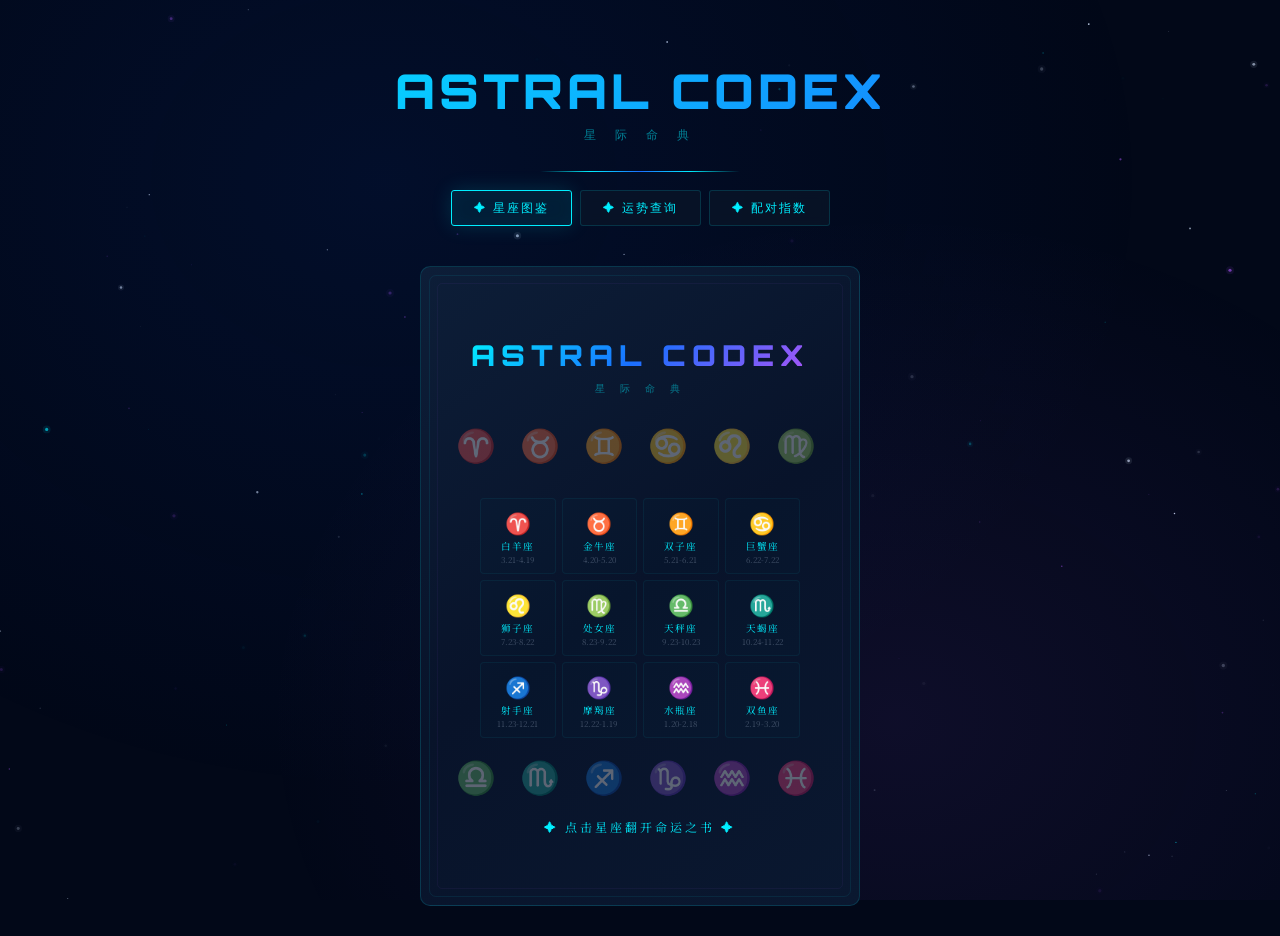
==== index.html @ 64f76053 "修复翻页数据显示延迟问题" ====
<!DOCTYPE html>
<html lang="zh-CN">
<head>
<meta charset="UTF-8">
<meta name="viewport" content="width=device-width, initial-scale=1.0">
<title>星际命典 - Astral Codex</title>
<style>
@import url('https://fonts.googleapis.com/css2?family=Orbitron:wght@400;700;900&family=Noto+Serif+SC:wght@400;700&display=swap');
*{margin:0;padding:0;box-sizing:border-box}
:root{--cyan:#0ef;--blue:#1a6fff;--purple:#a855f7;--gold:#f0c040;--bg:#020818;--card:#0a1628;--text:#c8d8f0}
html{scroll-behavior:smooth}
body{min-height:100vh;background:var(--bg);color:var(--text);font-family:'Noto Serif SC',serif;overflow-x:hidden}

/* ===== 星空背景 ===== */
#stars{position:fixed;inset:0;z-index:0;pointer-events:none}
body::after{content:'';position:fixed;inset:0;background:radial-gradient(ellipse at 30% 20%,rgba(10,60,180,.12),transparent 60%),radial-gradient(ellipse at 70% 80%,rgba(168,85,247,.08),transparent 50%);z-index:0;pointer-events:none}
.wrap{position:relative;z-index:1;max-width:1100px;margin:0 auto;padding:20px}

/* ===== 标题 ===== */
.hdr{text-align:center;padding:40px 20px 10px}
.hdr h1{font-family:'Orbitron',sans-serif;font-size:clamp(1.8rem,4.5vw,3rem);font-weight:900;background:linear-gradient(135deg,var(--cyan),var(--blue),var(--purple),var(--gold));background-size:300% 300%;-webkit-background-clip:text;-webkit-text-fill-color:transparent;background-clip:text;animation:hShift 8s ease infinite;letter-spacing:4px}
@keyframes hShift{0%,100%{background-position:0% 50%}50%{background-position:100% 50%}}
.hdr .sub{font-family:'Orbitron',sans-serif;font-size:.72rem;color:var(--cyan);letter-spacing:8px;opacity:.5;margin-top:6px}
.divider{width:200px;height:1px;margin:18px auto;background:linear-gradient(90deg,transparent,var(--cyan),var(--blue),var(--cyan),transparent)}

/* ===== 导航标签 ===== */
.nav{display:flex;justify-content:center;flex-wrap:wrap;gap:8px;margin-bottom:30px}
.nav button{font-family:'Orbitron',sans-serif;font-size:.72rem;padding:9px 22px;background:rgba(10,22,40,.7);border:1px solid rgba(0,238,255,.15);color:var(--cyan);cursor:pointer;border-radius:3px;transition:all .3s;letter-spacing:2px;backdrop-filter:blur(6px)}
.nav button:hover{border-color:rgba(0,238,255,.4);box-shadow:0 0 18px rgba(0,238,255,.1)}
.nav button.on{background:rgba(0,238,255,.08);border-color:var(--cyan);box-shadow:0 0 20px rgba(0,238,255,.15),inset 0 0 20px rgba(0,238,255,.04)}

/* ===== 面板通用 ===== */
.panel{display:none;animation:fadeIn .5s ease}
.panel.show{display:block}
@keyframes fadeIn{from{opacity:0;transform:translateY(12px)}to{opacity:1;transform:translateY(0)}}

/* ===== 星座书（翻书效果）===== */
.book-wrap{display:flex;justify-content:center;padding:10px 0;perspective:2200px}
.book{position:relative;transform-style:preserve-3d;transition:width .6s ease}
.book.closed{width:440px;height:640px}
.book.opened{width:920px;height:640px}

/* 封面 - 单页合拢 */
.book-cover{position:absolute;inset:0;background:linear-gradient(145deg,#0d1e38,#08132a 50%,#0a1830);border:1px solid rgba(0,238,255,.15);border-radius:10px;display:flex;flex-direction:column;align-items:center;justify-content:center;cursor:pointer;z-index:70;transition:opacity .5s,transform .5s;overflow:hidden;padding:36px 30px}
.book-cover::before{content:'';position:absolute;inset:8px;border:1px solid rgba(0,238,255,.08);border-radius:7px;pointer-events:none}
.book-cover::after{content:'';position:absolute;inset:16px;border:1px solid rgba(168,85,247,.06);border-radius:5px;pointer-events:none}
.book-cover.hidden{opacity:0;pointer-events:none;transform:scale(.95)}
.cover-title{font-family:'Orbitron',sans-serif;font-size:1.8rem;font-weight:900;background:linear-gradient(135deg,var(--cyan),var(--blue),var(--purple));-webkit-background-clip:text;-webkit-text-fill-color:transparent;background-clip:text;letter-spacing:6px;margin-bottom:8px}
.cover-sub{font-family:'Orbitron',sans-serif;font-size:.65rem;color:var(--cyan);letter-spacing:6px;opacity:.45;margin-bottom:24px}
.cover-symbols{font-size:2rem;letter-spacing:8px;margin-bottom:24px;opacity:.35;color:var(--cyan);white-space:nowrap}
.cover-grid-wrap{width:100%;max-width:320px}
.cover-grid{display:grid;grid-template-columns:repeat(4,1fr);gap:6px;margin-top:8px}
.cover-grid .zitem{text-align:center;padding:8px 2px;border:1px solid rgba(0,238,255,.06);border-radius:4px;cursor:pointer;transition:all .3s;background:rgba(0,238,255,.01)}
.cover-grid .zitem:hover{border-color:rgba(0,238,255,.35);background:rgba(0,238,255,.07);box-shadow:0 0 14px rgba(0,238,255,.1);transform:translateY(-2px)}
.cover-grid .zitem .sym{font-size:1.3rem;display:block}
.cover-grid .zitem .zname{font-size:.6rem;color:var(--cyan);letter-spacing:1px;margin-top:2px;display:block;white-space:nowrap}
.cover-grid .zitem .zdate{font-size:.5rem;color:rgba(200,216,240,.3);margin-top:1px;display:block;white-space:nowrap}
.cover-hint{font-size:.75rem;color:var(--cyan);margin-top:20px;letter-spacing:3px;animation:coverPulse 2.5s ease infinite}
@keyframes coverPulse{0%,100%{opacity:.45}50%{opacity:.85}}

/* 翻页内容区 */
.book-inner{position:absolute;inset:0;display:none;transform-style:preserve-3d}
.book-left{position:absolute;left:0;width:50%;height:100%;background:linear-gradient(225deg,#0c1a30,#0a1424);border:1px solid rgba(0,238,255,.1);border-right:none;border-radius:8px 0 0 8px;padding:34px 30px;overflow:hidden}
.book-spine{position:absolute;left:50%;top:0;width:2px;height:100%;background:linear-gradient(180deg,transparent,var(--cyan),var(--blue),var(--cyan),transparent);opacity:.3;z-index:50}
.page{position:absolute;width:50%;height:100%;right:0;transform-origin:left center;transform-style:preserve-3d;transition:transform 1s cubic-bezier(.645,.045,.355,1);z-index:1;cursor:pointer}
.page.flipped{transform:rotateY(-180deg);z-index:0}
.page-front,.page-back{position:absolute;width:100%;height:100%;backface-visibility:hidden;padding:34px 30px;overflow:hidden}
.page-front{background:linear-gradient(135deg,#0c1a30,#0a1424);border:1px solid rgba(0,238,255,.1);border-left:none;border-radius:0 8px 8px 0}
.page-back{transform:rotateY(180deg);background:linear-gradient(225deg,#0c1a30,#0a1424);border:1px solid rgba(0,238,255,.1);border-right:none;border-radius:8px 0 0 8px}
.page-title{font-family:'Orbitron',sans-serif;font-size:1.05rem;color:var(--cyan);margin-bottom:16px;letter-spacing:2px;border-bottom:1px solid rgba(0,238,255,.1);padding-bottom:10px}
.page-content{font-size:.95rem;line-height:2;color:rgba(200,216,240,.8)}
.page-content b{color:var(--gold);font-size:1rem}
.page-content .tag{display:inline-block;background:rgba(0,238,255,.06);border:1px solid rgba(0,238,255,.15);padding:3px 12px;border-radius:2px;font-size:.78rem;color:var(--cyan);margin:3px 3px;letter-spacing:1px}
.book-nav{display:flex;justify-content:center;gap:16px;margin-top:16px}
.book-nav button{font-family:'Orbitron',sans-serif;font-size:.68rem;padding:8px 22px;background:rgba(10,22,40,.6);border:1px solid rgba(0,238,255,.15);color:var(--cyan);cursor:pointer;border-radius:2px;transition:all .3s;letter-spacing:2px}
.book-nav button:hover{border-color:var(--cyan);box-shadow:0 0 12px rgba(0,238,255,.1)}
.book-nav .pg-info{font-family:'Orbitron',sans-serif;font-size:.68rem;color:rgba(0,238,255,.4);align-self:center;letter-spacing:2px}

/* 元素分类 */
.elem-section{margin:10px 0}
.elem-title{font-family:'Orbitron',sans-serif;font-size:.7rem;letter-spacing:3px;margin-bottom:8px;padding:4px 10px;border-radius:2px;display:inline-block}
.elem-fire{color:#ff6b35;border-bottom:1px solid rgba(255,107,53,.3)}
.elem-earth{color:#8b9a46;border-bottom:1px solid rgba(139,154,70,.3)}
.elem-air{color:#5cc8ff;border-bottom:1px solid rgba(92,200,255,.3)}
.elem-water{color:#7c6cf0;border-bottom:1px solid rgba(124,108,240,.3)}

/* 隐藏滚动条 */
.page-front::-webkit-scrollbar,.page-back::-webkit-scrollbar,.book-left::-webkit-scrollbar{display:none}
.page-front,.page-back,.book-left{scrollbar-width:none;-ms-overflow-style:none}
.zodiac-grid .zitem .zname{font-size:.75rem;color:var(--cyan);letter-spacing:1px}
.zodiac-grid .zitem .zdate{font-size:.62rem;color:rgba(200,216,240,.4);margin-top:2px}

/* 元素分类 */
.elem-section{margin:12px 0}
.elem-title{font-family:'Orbitron',sans-serif;font-size:.7rem;letter-spacing:3px;margin-bottom:8px;padding:4px 10px;border-radius:2px;display:inline-block}
.elem-fire{color:#ff6b35;border-bottom:1px solid rgba(255,107,53,.3)}
.elem-earth{color:#8b9a46;border-bottom:1px solid rgba(139,154,70,.3)}
.elem-air{color:#5cc8ff;border-bottom:1px solid rgba(92,200,255,.3)}
.elem-water{color:#7c6cf0;border-bottom:1px solid rgba(124,108,240,.3)}

/* ===== 运势查询面板 ===== */
.fortune-box{max-width:600px;margin:0 auto}
.input-group{display:flex;gap:10px;margin-bottom:20px;flex-wrap:wrap;justify-content:center}
.input-group input,.input-group select{font-family:'Noto Serif SC',serif;font-size:.88rem;padding:10px 16px;background:rgba(10,22,40,.8);border:1px solid rgba(0,238,255,.15);color:var(--text);border-radius:3px;outline:none;transition:border-color .3s;flex:1;min-width:100px;-moz-appearance:textfield}
.input-group input::-webkit-outer-spin-button,.input-group input::-webkit-inner-spin-button{-webkit-appearance:none;margin:0}
.input-group input:focus,.input-group select:focus{border-color:var(--cyan);box-shadow:0 0 12px rgba(0,238,255,.1)}
.input-group select option{background:#0a1628}
.btn-main{font-family:'Orbitron',sans-serif;font-size:.78rem;padding:10px 30px;background:linear-gradient(135deg,rgba(0,238,255,.1),rgba(26,111,255,.1));border:1px solid var(--cyan);color:var(--cyan);cursor:pointer;border-radius:3px;letter-spacing:2px;transition:all .3s;min-width:auto;flex:none}
.btn-main:hover{background:linear-gradient(135deg,rgba(0,238,255,.18),rgba(26,111,255,.15));box-shadow:0 0 25px rgba(0,238,255,.15);transform:translateY(-1px)}

/* 运势结果卡 */
.result-card{background:rgba(10,22,40,.7);border:1px solid rgba(0,238,255,.12);border-radius:8px;padding:24px;backdrop-filter:blur(8px);position:relative;overflow:hidden;animation:fadeIn .6s ease}
.result-card::before{content:'';position:absolute;top:0;left:0;right:0;height:2px;background:linear-gradient(90deg,transparent,var(--cyan),var(--blue),var(--purple),transparent)}
.result-card .rc-head{display:flex;align-items:center;gap:16px;margin-bottom:18px;padding-bottom:14px;border-bottom:1px solid rgba(0,238,255,.08)}
.result-card .rc-sym{font-size:2.8rem;line-height:1;filter:drop-shadow(0 0 12px rgba(0,238,255,.3))}
.result-card .rc-info h3{font-family:'Orbitron',sans-serif;font-size:1rem;color:var(--cyan);letter-spacing:2px}
.result-card .rc-info p{font-size:.78rem;color:rgba(200,216,240,.5);margin-top:3px}
.meter{display:flex;align-items:center;gap:8px;margin:6px 0}
.meter-label{font-size:.75rem;color:rgba(200,216,240,.6);width:70px;text-align:right;flex-shrink:0}
.meter-bar{flex:1;height:6px;background:rgba(0,238,255,.06);border-radius:3px;overflow:hidden}
.meter-fill{height:100%;border-radius:3px;transition:width 1s ease;background:linear-gradient(90deg,var(--cyan),var(--blue))}
.meter-fill.high{background:linear-gradient(90deg,var(--gold),#f08030)}
.meter-val{font-family:'Orbitron',sans-serif;font-size:.65rem;color:var(--cyan);width:30px}
.fortune-section{margin-top:16px}
.fortune-section h4{font-family:'Orbitron',sans-serif;font-size:.72rem;color:var(--purple);letter-spacing:2px;margin-bottom:8px}
.fortune-section p{font-size:.85rem;line-height:1.9;color:rgba(200,216,240,.75);padding-left:12px;border-left:2px solid rgba(168,85,247,.15)}

/* ===== 配对面板 ===== */
.match-box{max-width:650px;margin:0 auto}
.match-row{display:flex;gap:12px;align-items:end;justify-content:center;flex-wrap:wrap;margin-bottom:24px}
.match-row select{font-family:'Noto Serif SC',serif;font-size:.88rem;padding:10px 16px;background:rgba(10,22,40,.8);border:1px solid rgba(0,238,255,.15);color:var(--text);border-radius:3px;outline:none;transition:border-color .3s;width:160px}
.match-row select:focus{border-color:var(--cyan)}
#matchCombo select{font-family:'Noto Serif SC',serif;font-size:.85rem;padding:9px 14px;background:rgba(10,22,40,.8);border:1px solid rgba(0,238,255,.15);color:var(--text);border-radius:3px;outline:none;transition:border-color .3s;display:block}
#matchCombo select:focus{border-color:var(--cyan)}
#matchCombo select option{background:#0a1628}
.match-row select option{background:#0a1628}
.match-vs{font-family:'Orbitron',sans-serif;font-size:.9rem;color:var(--purple);align-self:center}
.match-result{animation:fadeIn .6s ease}
.match-pair{display:flex;justify-content:center;align-items:center;gap:30px;margin-bottom:20px}
.match-pair .mp-item{text-align:center}
.match-pair .mp-sym{font-size:2.6rem;display:block;filter:drop-shadow(0 0 10px rgba(0,238,255,.25))}
.match-pair .mp-name{font-size:.82rem;color:var(--cyan);margin-top:4px;letter-spacing:1px}
.match-heart{font-size:1.8rem;color:var(--purple);animation:heartBeat 1.5s ease infinite}
@keyframes heartBeat{0%,100%{transform:scale(1)}50%{transform:scale(1.2)}}
.match-score{text-align:center;margin:14px 0}
.match-score .big{font-family:'Orbitron',sans-serif;font-size:2.5rem;font-weight:900;background:linear-gradient(135deg,var(--cyan),var(--purple));-webkit-background-clip:text;-webkit-text-fill-color:transparent;background-clip:text}
.match-score .lbl{font-size:.72rem;color:rgba(200,216,240,.4);letter-spacing:3px;margin-top:2px}
.match-detail{display:grid;grid-template-columns:1fr 1fr;gap:12px;margin-top:16px}
.match-detail .md-card{background:rgba(0,238,255,.03);border:1px solid rgba(0,238,255,.08);border-radius:4px;padding:14px;transition:border-color .3s}
.match-detail .md-card:hover{border-color:rgba(0,238,255,.2)}
.match-detail .md-card h5{font-family:'Orbitron',sans-serif;font-size:.65rem;color:var(--cyan);letter-spacing:2px;margin-bottom:6px}
.match-detail .md-card p{font-size:.8rem;line-height:1.7;color:rgba(200,216,240,.65)}

/* 属相配对切换 */
.match-tabs{display:flex;justify-content:center;gap:6px;margin-bottom:16px}
.match-tabs button{font-size:.78rem;padding:6px 18px;background:transparent;border:1px solid rgba(168,85,247,.15);color:rgba(168,85,247,.6);cursor:pointer;border-radius:2px;transition:all .3s;font-family:'Noto Serif SC',serif}
.match-tabs button.on{background:rgba(168,85,247,.08);border-color:var(--purple);color:var(--purple)}

/* 隐藏滚动条 */
.page-front::-webkit-scrollbar,.page-back::-webkit-scrollbar,.book-left::-webkit-scrollbar{display:none}
.page-front,.page-back,.book-left{scrollbar-width:none;-ms-overflow-style:none}

/* 手机端卡片模式 */
.mobile-card{display:none}
.mobile-card .mc-page{background:linear-gradient(160deg,#0c1a30,#0a1424);border:1px solid rgba(0,238,255,.1);border-radius:8px;padding:22px 18px;margin-bottom:8px;position:relative;overflow:hidden}
.mobile-card .mc-page::before{content:'';position:absolute;top:0;left:0;right:0;height:2px;background:linear-gradient(90deg,transparent,var(--cyan),var(--blue),transparent)}
.mc-content{animation:mcFade .4s ease}
@keyframes mcFade{from{opacity:0;transform:translateY(8px)}to{opacity:1;transform:translateY(0)}}
.mc-nav{display:flex;justify-content:center;gap:8px;margin-top:10px;flex-wrap:wrap}
.mc-nav button{font-family:'Orbitron',sans-serif;font-size:.6rem;padding:7px 16px;background:rgba(10,22,40,.6);border:1px solid rgba(0,238,255,.15);color:var(--cyan);cursor:pointer;border-radius:2px;letter-spacing:1px;transition:all .3s}
.mc-nav button:hover,.mc-nav button:active{border-color:var(--cyan);background:rgba(0,238,255,.06)}
.mc-nav .pg-info{font-family:'Orbitron',sans-serif;font-size:.58rem;color:rgba(0,238,255,.4);align-self:center}

@media(max-width:960px){
  .book.closed{width:380px;height:580px}
  .book.opened{width:760px;height:580px}
  .cover-grid{grid-template-columns:repeat(4,1fr)}
}
@media(max-width:780px){
  .book-wrap{display:none!important}
  .book-nav{display:none!important}
  .mobile-card{display:block}
  .m-cover{background:linear-gradient(145deg,#0d1e38,#08132a 50%,#0a1830);border:1px solid rgba(0,238,255,.15);border-radius:10px;padding:24px 16px;text-align:center;position:relative;overflow:hidden}
  .m-cover::before{content:'';position:absolute;inset:5px;border:1px solid rgba(0,238,255,.06);border-radius:7px;pointer-events:none}
  .m-cover .cover-title{font-size:1.3rem;letter-spacing:3px;margin-bottom:4px}
  .m-cover .cover-sub{font-size:.55rem;letter-spacing:4px;margin-bottom:12px}
  .m-cover .cover-symbols{font-size:1rem;letter-spacing:3px;margin-bottom:10px}
  .m-cover .cover-grid{grid-template-columns:repeat(4,1fr);gap:5px}
  .m-cover .cover-grid .zitem{padding:6px 2px}
  .m-cover .cover-grid .zitem .sym{font-size:1rem}
  .m-cover .cover-grid .zitem .zname{font-size:.55rem}
  .m-cover .cover-grid .zitem .zdate{font-size:.45rem}
  .m-cover .cover-hint{font-size:.62rem;margin-top:12px}
  .match-detail{grid-template-columns:1fr}
  .input-group{flex-direction:column;align-items:stretch}
  .match-row{flex-direction:column;align-items:stretch;gap:10px}
  .match-row select{width:100%}
  .match-row .match-vs{display:none}
  .match-row .btn-main{align-self:center;margin-top:4px}
  #matchCombo>div:first-child{gap:10px!important}
  #matchCombo .match-vs{display:none}
  .hdr{padding:20px 10px 6px}
  .hdr h1{font-size:1.5rem}
  .hdr .sub{font-size:.55rem;letter-spacing:5px}
  .divider{margin:10px auto}
  .nav{gap:5px;margin-bottom:16px}
  .nav button{font-size:.6rem;padding:7px 14px;letter-spacing:1px}
}
</style>
</head>
<body>
<canvas id="stars"></canvas>
<div class="wrap">
  <header class="hdr">
    <h1>ASTRAL CODEX</h1>
    <p class="sub">星 际 命 典</p>
  </header>
  <div class="divider"></div>
  <nav class="nav">
    <button class="on" onclick="showPanel('book')">✦ 星座图鉴</button>
    <button onclick="showPanel('fortune')">✦ 运势查询</button>
    <button onclick="showPanel('match')">✦ 配对指数</button>
  </nav>

  <!-- ===== 星座书 ===== -->
  <div class="panel show" id="panelBook">
    <!-- 桌面端：翻书 -->
    <div class="book-wrap">
      <div class="book closed" id="book">
        <div class="book-cover" id="bookCover"></div>
        <div class="book-inner" id="bookInner">
          <div class="book-left" id="bookLeft"></div>
          <div class="book-spine"></div>
        </div>
      </div>
    </div>
    <div class="book-nav" id="bookNav" style="display:none">
      <button onclick="backToCover()">◁ 总览</button>
      <button onclick="bookPrev()">◁ PREV</button>
      <span class="pg-info" id="pgInfo">1 / 12</span>
      <button onclick="bookNext()">NEXT ▷</button>
    </div>
    <!-- 手机端：日历翻页 -->
    <div class="mobile-card" id="mobileCard"></div>
  </div>

  <!-- ===== 运势查询 ===== -->
  <div class="panel" id="panelFortune">
    <div class="fortune-box">
      <div style="text-align:center;margin-bottom:20px">
        <p style="font-family:'Orbitron',sans-serif;font-size:.8rem;color:var(--cyan);letter-spacing:3px;margin-bottom:8px">✦ PERSONAL HOROSCOPE ✦</p>
        <p style="font-size:.88rem;color:rgba(200,216,240,.6);line-height:1.8">输入你的出生日期，星际命典将为你解析专属星座档案、<br>性格密码，以及近期与长期的命运走向。</p>
      </div>
      <div class="input-group">
        <input type="number" id="fYear" placeholder="出生年份" min="1940" max="2026" value="2000">
        <input type="number" id="fMonth" placeholder="月" min="1" max="12" value="6">
        <input type="number" id="fDay" placeholder="日" min="1" max="31" value="15">
        <button class="btn-main" onclick="queryFortune()">ANALYZE</button>
      </div>
      <div id="fortuneResult"></div>
    </div>
  </div>

  <!-- ===== 配对指数 ===== -->
  <div class="panel" id="panelMatch">
    <div class="match-box">
      <div style="text-align:center;margin-bottom:20px">
        <p style="font-family:'Orbitron',sans-serif;font-size:.8rem;color:var(--purple);letter-spacing:3px;margin-bottom:8px">✦ COMPATIBILITY SCAN ✦</p>
        <p style="font-size:.88rem;color:rgba(200,216,240,.6);line-height:1.8">探测两个星座或属相之间的宇宙共振频率，<br>解锁你们在爱情、友谊、事业上的契合密码。</p>
      </div>
      <div class="match-tabs">
        <button class="on" onclick="switchMatchType('zodiac',this)">星座配对</button>
        <button onclick="switchMatchType('shengxiao',this)">属相配对</button>
        <button onclick="switchMatchType('combo',this)">星座+属相</button>
      </div>
      <div id="matchZodiac">
        <p style="text-align:center;font-size:.78rem;color:rgba(200,216,240,.4);margin-bottom:12px">选择两个星座，查看基于四元素相性的深度配对分析</p>
        <div class="match-row">
          <select id="matchA"></select>
          <span class="match-vs">✦</span>
          <select id="matchB"></select>
          <button class="btn-main" onclick="queryMatch()">MATCH</button>
        </div>
      </div>
      <div id="matchShengxiao" style="display:none">
        <p style="text-align:center;font-size:.78rem;color:rgba(200,216,240,.4);margin-bottom:12px">选择两个生肖，查看三合六合关系与相性指数</p>
        <div class="match-row">
          <select id="sxA"></select>
          <span class="match-vs">✦</span>
          <select id="sxB"></select>
          <button class="btn-main" onclick="querySxMatch()">MATCH</button>
        </div>
      </div>
      <div id="matchCombo" style="display:none">
        <p style="text-align:center;font-size:.78rem;color:rgba(200,216,240,.4);margin-bottom:12px">同时选择双方的星座与属相，获取中西合璧的综合配对报告</p>
        <div style="display:flex;gap:16px;flex-wrap:wrap;justify-content:center;margin-bottom:12px">
          <div style="text-align:center">
            <p style="font-size:.68rem;color:var(--cyan);letter-spacing:2px;margin-bottom:6px">— 她/他 —</p>
            <select id="comboZA" style="width:140px;margin-bottom:6px"></select>
            <select id="comboSA" style="width:140px"></select>
          </div>
          <span class="match-vs" style="align-self:center;margin-top:12px">✦</span>
          <div style="text-align:center">
            <p style="font-size:.68rem;color:var(--cyan);letter-spacing:2px;margin-bottom:6px">— 我 —</p>
            <select id="comboZB" style="width:140px;margin-bottom:6px"></select>
            <select id="comboSB" style="width:140px"></select>
          </div>
        </div>
        <div style="text-align:center"><button class="btn-main" onclick="queryComboMatch()">FULL SCAN</button></div>
      </div>
      <div id="matchResult"></div>
    </div>
  </div>
</div>

<script>
// ========== 星座数据 ==========
const Z=[
{name:"白羊座",en:"Aries",sym:"♈",date:"3.21-4.19",elem:"fire",elemCn:"火象",ruler:"火星",trait:["热情","勇敢","冲动","直率"],
 desc:"白羊座是黄道十二宫的第一个星座，象征着新生与开拓。火星赋予了白羊座无穷的行动力和开拓精神。",
 love:"在爱情中直接而热烈，追求时不遗余力。需要找到能跟上你节奏的伴侣。",
 career:"天生的领导者，适合创业、竞技类职业。在需要快速决断的领域表现出色。",
 lucky:{num:"9, 18, 27",color:"红色、白色",stone:"钻石",day:"星期二"}},
{name:"金牛座",en:"Taurus",sym:"♉",date:"4.20-5.20",elem:"earth",elemCn:"土象",ruler:"金星",trait:["稳重","务实","固执","忠诚"],
 desc:"金牛座由金星守护，追求物质与精神的双重富足。坚韧不拔的性格让金牛座总能达成目标。",
 love:"对感情忠诚持久，注重安全感和稳定性。一旦认定就会全心投入。",
 career:"金融、艺术、美食等领域的佼佼者。脚踏实地是你最大的优势。",
 lucky:{num:"6, 15, 24",color:"绿色、粉色",stone:"祖母绿",day:"星期五"}},
{name:"双子座",en:"Gemini",sym:"♊",date:"5.21-6.21",elem:"air",elemCn:"风象",ruler:"水星",trait:["灵活","机智","善变","好奇"],
 desc:"双子座由水星主宰，拥有敏捷的思维和超强的沟通能力。双面性格让双子充满魅力与神秘感。",
 love:"需要精神上的共鸣和持续的新鲜感。沟通是你维系感情的关键。",
 career:"传媒、写作、销售等需要沟通力的行业最适合你。善于同时处理多项事务。",
 lucky:{num:"5, 14, 23",color:"黄色、银色",stone:"玛瑙",day:"星期三"}},
{name:"巨蟹座",en:"Cancer",sym:"♋",date:"6.22-7.22",elem:"water",elemCn:"水象",ruler:"月亮",trait:["温柔","敏感","顾家","情绪化"],
 desc:"巨蟹座由月亮守护，情感丰富而细腻。家庭和安全感是巨蟹座永恒的追求。",
 love:"深情且专一，把爱人视如珍宝。倾向于营造温馨的二人世界。",
 career:"教育、医疗、餐饮等服务型行业。你的同理心是最大的职场优势。",
 lucky:{num:"2, 11, 20",color:"白色、银色",stone:"珍珠",day:"星期一"}},
{name:"狮子座",en:"Leo",sym:"♌",date:"7.23-8.22",elem:"fire",elemCn:"火象",ruler:"太阳",trait:["自信","慷慨","骄傲","热情"],
 desc:"狮子座由太阳主宰，天生具有王者风范。慷慨大方的性格让你身边总是朋友如云。",
 love:"在爱情中渴望被崇拜和仰望。你的热情和浪漫让伴侣感到被珍视。",
 career:"演艺、管理、时尚等需要展现个人魅力的领域。你注定是舞台中心。",
 lucky:{num:"1, 10, 19",color:"金色、橙色",stone:"红宝石",day:"星期日"}},
{name:"处女座",en:"Virgo",sym:"♍",date:"8.23-9.22",elem:"earth",elemCn:"土象",ruler:"水星",trait:["细致","完美","谦虚","挑剔"],
 desc:"处女座由水星守护，以极致的细节追求和分析能力著称。你对完美的执着推动世界变得更好。",
 love:"在感情中注重细节和品质。你的付出往往体现在无微不至的关怀中。",
 career:"科研、编辑、医疗等需要精确度的职业。你的严谨是无可替代的。",
 lucky:{num:"5, 14, 23",color:"灰色、米色",stone:"蓝宝石",day:"星期三"}},
{name:"天秤座",en:"Libra",sym:"♎",date:"9.23-10.23",elem:"air",elemCn:"风象",ruler:"金星",trait:["优雅","公正","犹豫","社交"],
 desc:"天秤座由金星守护，追求和谐与美的平衡。天生的外交家，在人际关系中游刃有余。",
 love:"渴望势均力敌的伴侣关系。你的浪漫和优雅让人难以抗拒。",
 career:"法律、外交、设计等需要平衡感的领域。你是天生的协调者。",
 lucky:{num:"6, 15, 24",color:"粉色、蓝色",stone:"蛋白石",day:"星期五"}},
{name:"天蝎座",en:"Scorpio",sym:"♏",date:"10.24-11.22",elem:"water",elemCn:"水象",ruler:"冥王星",trait:["深邃","坚定","神秘","占有欲"],
 desc:"天蝎座由冥王星主宰，拥有最强大的意志力和洞察力。你能看穿所有伪装。",
 love:"爱得深沉而热烈，占有欲强但也极度忠诚。你的爱是全身心的投入。",
 career:"侦探、心理学、金融等需要深度分析的领域。你的洞察力无人能及。",
 lucky:{num:"4, 13, 22",color:"暗红色、黑色",stone:"黄玉",day:"星期二"}},
{name:"射手座",en:"Sagittarius",sym:"♐",date:"11.23-12.21",elem:"fire",elemCn:"火象",ruler:"木星",trait:["乐观","自由","直率","冒险"],
 desc:"射手座由木星守护，永远在追寻真理和自由的旅途上。乐观的天性让你成为人群中的开心果。",
 love:"追求精神自由的伴侣关系。旅行和冒险是你表达爱的方式。",
 career:"旅游、哲学、教育等开拓视野的行业。世界是你的课堂。",
 lucky:{num:"3, 12, 21",color:"紫色、蓝色",stone:"绿松石",day:"星期四"}},
{name:"摩羯座",en:"Capricorn",sym:"♑",date:"12.22-1.19",elem:"earth",elemCn:"土象",ruler:"土星",trait:["坚韧","务实","严谨","野心"],
 desc:"摩羯座由土星主宰，是最具耐力和目标感的星座。你相信时间会证明一切努力的价值。",
 love:"在感情中缓慢而坚定。你的爱不浮夸但最为可靠和持久。",
 career:"企业管理、建筑、政府等需要长远规划的领域。你是最强的执行者。",
 lucky:{num:"8, 17, 26",color:"黑色、深棕",stone:"石榴石",day:"星期六"}},
{name:"水瓶座",en:"Aquarius",sym:"♒",date:"1.20-2.18",elem:"air",elemCn:"风象",ruler:"天王星",trait:["独立","创新","叛逆","博爱"],
 desc:"水瓶座由天王星守护，是最具前瞻性和创造力的星座。你为人类的未来而思考。",
 love:"追求灵魂层面的连接，不喜欢被束缚。友谊式的爱情最适合你。",
 career:"科技、公益、航空等面向未来的行业。你的创新思维改变世界。",
 lucky:{num:"7, 16, 25",color:"蓝色、银色",stone:"紫水晶",day:"星期六"}},
{name:"双鱼座",en:"Pisces",sym:"♓",date:"2.19-3.20",elem:"water",elemCn:"水象",ruler:"海王星",trait:["浪漫","直觉","梦幻","共情"],
 desc:"双鱼座由海王星主宰，游弋在梦幻与现实之间。强大的直觉和共情能力是你最珍贵的天赋。",
 love:"在爱情中浪漫而理想化。你能感知伴侣最细微的情绪变化。",
 career:"艺术、音乐、心理咨询等需要感受力的领域。你是最好的倾听者。",
 lucky:{num:"3, 12, 21",color:"海蓝、紫色",stone:"海蓝宝石",day:"星期四"}}
];

const SX=["鼠","牛","虎","兔","龙","蛇","马","羊","猴","鸡","狗","猪"];

// ========== 导航切换 ==========
function showPanel(id){
  document.querySelectorAll('.panel').forEach(p=>p.classList.remove('show'));
  document.getElementById('panel'+id.charAt(0).toUpperCase()+id.slice(1)).classList.add('show');
  document.querySelectorAll('.nav button').forEach((b,i)=>b.classList.toggle('on',['book','fortune','match'][i]===id));
}

// ========== 星座书 ==========
let curPage=0;
const totalPages=11; // 11次翻页（12个星座）

function buildCover(){
  const cover=document.getElementById('bookCover');
  let grid='';
  Z.forEach((z,i)=>{
    grid+=`<div class="zitem" onclick="event.stopPropagation();enterBook(${i})"><span class="sym">${z.sym}</span><span class="zname">${z.name}</span><span class="zdate">${z.date}</span></div>`;
  });
  cover.innerHTML=`
    <div class="cover-title">ASTRAL CODEX</div>
    <div class="cover-sub">星 际 命 典</div>
    <div class="cover-symbols">♈ ♉ ♊ ♋ ♌ ♍</div>
    <div class="cover-grid-wrap">
      <div class="cover-grid">${grid}</div>
    </div>
    <div class="cover-symbols" style="margin-top:14px;margin-bottom:0">♎ ♏ ♐ ♑ ♒ ♓</div>
    <p class="cover-hint">✦ 点击星座翻开命运之书 ✦</p>`;
}

function enterBook(targetIdx){
  const book=document.getElementById('book');
  const cover=document.getElementById('bookCover');
  // 展开书
  book.classList.remove('closed');
  book.classList.add('opened');
  cover.classList.add('hidden');
  setTimeout(()=>{
    document.getElementById('bookInner').style.display='block';
    document.getElementById('bookNav').style.display='flex';
    curPage=0;
    buildPages();
    if(targetIdx>0)setTimeout(()=>jumpToPage(targetIdx),150);
  },500);
}

function backToCover(){
  const book=document.getElementById('book');
  const cover=document.getElementById('bookCover');
  document.getElementById('bookInner').style.display='none';
  document.getElementById('bookNav').style.display='none';
  document.getElementById('bookInner').querySelectorAll('.page').forEach(p=>p.remove());
  cover.classList.remove('hidden');
  book.classList.remove('opened');
  book.classList.add('closed');
  curPage=0;
}

function buildPages(){
  const container=document.getElementById('bookInner');
  container.querySelectorAll('.page').forEach(p=>p.remove());
  // 11个page：每个page的front=当前星座详解，back=下一个星座概览
  for(let i=0;i<11;i++){
    const z=Z[i]; // 当前星座（详解放右页front）
    const nz=Z[i+1]; // 下一个星座（概览放翻过去后的back）
    const page=document.createElement('div');
    page.className='page';
    page.style.zIndex=11-i;
    page.dataset.idx=i;
    const ec={fire:'#ff6b35',earth:'#8b9a46',air:'#5cc8ff',water:'#7c6cf0'}[z.elem];
    const nec={fire:'#ff6b35',earth:'#8b9a46',air:'#5cc8ff',water:'#7c6cf0'}[nz.elem];
    page.innerHTML=`
      <div class="page-front">
        <div class="page-title" style="color:${ec}">${z.sym} ${z.name} · 详解</div>
        <div class="page-content">
          <b style="font-size:.95rem">💕 爱情</b>
          <p style="margin:6px 0 16px;padding-left:14px;border-left:2px solid ${ec}30;font-size:.95rem;line-height:2">${z.love}</p>
          <b style="font-size:.95rem">💼 事业</b>
          <p style="margin:6px 0 16px;padding-left:14px;border-left:2px solid ${ec}30;font-size:.95rem;line-height:2">${z.career}</p>
          <b style="font-size:.95rem">🍀 幸运物</b>
          <div style="margin-top:8px;display:grid;grid-template-columns:1fr 1fr;gap:6px 16px">
            <p style="font-size:.9rem">幸运数字：<span style="color:${ec}">${z.lucky.num}</span></p>
            <p style="font-size:.9rem">幸运颜色：<span style="color:${ec}">${z.lucky.color}</span></p>
            <p style="font-size:.9rem">守护宝石：<span style="color:${ec}">${z.lucky.stone}</span></p>
            <p style="font-size:.9rem">幸运日：<span style="color:${ec}">${z.lucky.day}</span></p>
          </div>
        </div>
      </div>
      <div class="page-back">
        <div class="page-title" style="color:${nec}">${nz.sym} ${nz.name} <span style="opacity:.4;font-size:.72rem">${nz.en}</span></div>
        <div class="page-content">
          <div style="font-size:3rem;text-align:center;margin:14px 0;filter:drop-shadow(0 0 14px ${nec}50)">${nz.sym}</div>
          <p style="text-align:center;font-size:.82rem;color:${nec};margin-bottom:14px;letter-spacing:2px">${nz.date} · ${nz.elemCn} · 守护星：${nz.ruler}</p>
          <p style="font-size:.95rem;line-height:2.1">${nz.desc}</p>
          <div style="margin-top:14px">${nz.trait.map(t=>`<span class="tag">${t}</span>`).join('')}</div>
        </div>
      </div>`;
    page.addEventListener('click',()=>{
      if(!page.classList.contains('flipped')&&parseInt(page.dataset.idx)===curPage)bookNext();
    });
    container.appendChild(page);
  }
  // 最后一个星座的详解：单独一个不可翻的page
  const lz=Z[11];
  const lec={fire:'#ff6b35',earth:'#8b9a46',air:'#5cc8ff',water:'#7c6cf0'}[lz.elem];
  const lastPage=document.createElement('div');
  lastPage.className='page';
  lastPage.style.zIndex=0;
  lastPage.dataset.idx='11';
  lastPage.innerHTML=`
    <div class="page-front">
      <div class="page-title" style="color:${lec}">${lz.sym} ${lz.name} · 详解</div>
      <div class="page-content">
        <b style="font-size:.95rem">💕 爱情</b>
        <p style="margin:6px 0 16px;padding-left:14px;border-left:2px solid ${lec}30;font-size:.95rem;line-height:2">${lz.love}</p>
        <b style="font-size:.95rem">💼 事业</b>
        <p style="margin:6px 0 16px;padding-left:14px;border-left:2px solid ${lec}30;font-size:.95rem;line-height:2">${lz.career}</p>
        <b style="font-size:.95rem">🍀 幸运物</b>
        <div style="margin-top:8px;display:grid;grid-template-columns:1fr 1fr;gap:6px 16px">
          <p style="font-size:.9rem">幸运数字：<span style="color:${lec}">${lz.lucky.num}</span></p>
          <p style="font-size:.9rem">幸运颜色：<span style="color:${lec}">${lz.lucky.color}</span></p>
          <p style="font-size:.9rem">守护宝石：<span style="color:${lec}">${lz.lucky.stone}</span></p>
          <p style="font-size:.9rem">幸运日：<span style="color:${lec}">${lz.lucky.day}</span></p>
        </div>
      </div>
    </div>
    <div class="page-back"></div>`;
  container.appendChild(lastPage);
  updateBookLeft();
  updatePageInfo();
}

function updateBookLeft(){
  const left=document.getElementById('bookLeft');
  const z=Z[curPage];
  const ec={fire:'#ff6b35',earth:'#8b9a46',air:'#5cc8ff',water:'#7c6cf0'}[z.elem];
  left.innerHTML=`
    <div class="page-title" style="color:${ec}">${z.sym} ${z.name} <span style="opacity:.4;font-size:.72rem">${z.en}</span></div>
    <div class="page-content">
      <div style="font-size:3rem;text-align:center;margin:14px 0;filter:drop-shadow(0 0 14px ${ec}50)">${z.sym}</div>
      <p style="text-align:center;font-size:.82rem;color:${ec};margin-bottom:14px;letter-spacing:2px">${z.date} · ${z.elemCn} · 守护星：${z.ruler}</p>
      <p style="font-size:.95rem;line-height:2.1">${z.desc}</p>
      <div style="margin-top:14px">${z.trait.map(t=>`<span class="tag">${t}</span>`).join('')}</div>
    </div>`;
}
function bookNext(){
  if(curPage>=totalPages)return;
  const pages=document.querySelectorAll('.page');
  pages[curPage].classList.add('flipped');
  pages[curPage].style.zIndex=curPage+1;
  curPage++;
  updatePageInfo();
  // 等翻页动画完成后再更新左页
  setTimeout(()=>updateBookLeft(),1000);
}
function bookPrev(){
  if(curPage<=0)return;
  // 先更新左页为上一个星座（动画还没开始，左页被翻回来的page遮住看不到）
  curPage--;
  updateBookLeft();
  updatePageInfo();
  const pages=document.querySelectorAll('.page');
  const pg=pages[curPage];
  pg.style.zIndex=totalPages+1;
  pg.classList.remove('flipped');
  setTimeout(()=>{pg.style.zIndex=totalPages-curPage},1050);
}
function jumpToPage(target){
  const pages=document.querySelectorAll('.page');
  if(target>curPage){
    const go=()=>{if(curPage<target){pages[curPage].classList.add('flipped');pages[curPage].style.zIndex=curPage+1;curPage++;updateBookLeft();updatePageInfo();setTimeout(go,150)}};go();
  }else if(target<curPage){
    const go=()=>{if(curPage>target){curPage--;const pg=pages[curPage];pg.style.zIndex=totalPages+1;pg.classList.remove('flipped');setTimeout(()=>{pg.style.zIndex=totalPages-curPage},1050);updateBookLeft();updatePageInfo();setTimeout(go,150)}};go();
  }
}
function updatePageInfo(){document.getElementById('pgInfo').textContent=`${Z[curPage].name} · ${curPage+1} / 12`}

// ========== 运势查询 ==========
function getZodiacByDate(m,d){
  const ranges=[[1,20,11],[2,19,11],[3,21,0],[4,20,1],[5,21,2],[6,22,3],[7,23,4],[8,23,5],[9,23,6],[10,24,7],[11,23,8],[12,22,9]];
  for(let i=ranges.length-1;i>=0;i--){if(m>ranges[i][0]||(m===ranges[i][0]&&d>=ranges[i][1]))return ranges[i][2]}
  return 9; // 摩羯
}
function getSx(year){return SX[(year-4)%12]}
function seededRand(seed){let s=seed;return()=>{s=Math.sin(s)*10000;return s-Math.floor(s)}}

function queryFortune(){
  const y=+document.getElementById('fYear').value,m=+document.getElementById('fMonth').value,d=+document.getElementById('fDay').value;
  if(!y||m<1||m>12||d<1||d>31)return;
  const zi=getZodiacByDate(m,d);
  const z=Z[zi];
  const sx=getSx(y);
  const seed=y*10000+m*100+d+Date.now()%1000;
  const r=seededRand(seed);
  const scores={love:55+Math.floor(r()*45),career:50+Math.floor(r()*50),health:55+Math.floor(r()*45),wealth:45+Math.floor(r()*55),luck:50+Math.floor(r()*50)};
  const forecasts={
    short:genForecast(z,scores,'short',r),
    long:genForecast(z,scores,'long',r)
  };
  const personality=genPersonality(z,r);
  const el=document.getElementById('fortuneResult');
  el.innerHTML=`
  <div class="result-card">
    <div class="rc-head">
      <span class="rc-sym">${z.sym}</span>
      <div class="rc-info">
        <h3>${z.name} · ${z.en}</h3>
        <p>${z.date} · ${z.elemCn} · 属${sx} · ${y}年${m}月${d}日</p>
      </div>
    </div>
    ${meter('爱情运',scores.love)}${meter('事业运',scores.career)}${meter('健康运',scores.health)}${meter('财富运',scores.wealth)}${meter('综合运',scores.luck)}
    <div class="fortune-section"><h4>▸ 性格分析</h4><p>${personality}</p></div>
    <div class="fortune-section"><h4>▸ 近期运势（1-3个月）</h4><p>${forecasts.short}</p></div>
    <div class="fortune-section"><h4>▸ 长期展望（半年-一年）</h4><p>${forecasts.long}</p></div>
  </div>`;
  // 延迟动画meter
  setTimeout(()=>{el.querySelectorAll('.meter-fill').forEach(f=>{f.style.width=f.dataset.w+'%'})},100);
}
function meter(label,val){
  const cls=val>=80?'high':'';
  return `<div class="meter"><span class="meter-label">${label}</span><div class="meter-bar"><div class="meter-fill ${cls}" data-w="${val}" style="width:0"></div></div><span class="meter-val">${val}</span></div>`;
}
function genPersonality(z,r){
  const openers=[
    `作为${z.elemCn}星座的典型代表，你天生具有${z.trait[0]}与${z.trait[1]}兼备的双重特质。`,
    `在${z.ruler}的守护下，${z.name}的灵魂深处流淌着${z.trait[0]}的火焰与${z.trait[1]}的底色。`,
    `${z.elemCn}赋予了你独特的生命底色——${z.trait[0]}是你最外显的标签，而${z.trait[1]}则是你不为人知的内核。`
  ];
  const middles=[
    `${z.ruler}的能量在你身上体现为一种${r()>.5?'对未知世界的强烈好奇':'对内心秩序的执着追求'}。在人际关系中，你${r()>.5?'总能敏锐捕捉他人的情绪波动':'习惯用行动而非言语来表达关心'}。`,
    `你的思维方式独特——${r()>.5?'善于从全局角度审视问题，总能看到别人忽略的关联':'注重细节与实证，不轻易被表象所迷惑'}。这让你在${r()>.5?'需要创造性解决方案':'需要严谨分析判断'}的场合中脱颖而出。`,
    `在内心深处，你始终怀有${r()>.5?'对理想生活的坚定愿景，这份信念支撑你穿越一切迷茫':'一种不安分的灵魂，推动你不断打破舒适圈、拥抱变化'}。你的${z.trait[1]}特质在亲密关系中表现得尤为明显。`
  ];
  const traits=[
    `你的${z.trait[2]}有时会让身边的人感到${r()>.5?'难以捉摸':'压力倍增'}，但这恰恰是你最真实的一面。学会在${r()>.5?'坚持自我与理解他人之间找到微妙的平衡':'表达需求与给予空间之间自如切换'}，将大幅提升你的人格魅力。`,
    `值得警惕的是，${z.trait[3]}的特质在压力环境下可能被放大。${r()>.5?'定期的独处与反思能帮助你重新校准内心的罗盘':'与信任的朋友进行深度对话，能有效化解内在的紧张与焦虑'}。`,
    `你天生自带的${z.trait[0]}光环让你在社交场合中${r()>.5?'如鱼得水':'自带吸引力'}，但也要小心${r()>.5?'因过度投入他人的情感而忽视自身需求':'因追求完美而给自己施加不必要的压力'}。`
  ];
  const closers=[
    `总体而言，${z.name}的你拥有${r()>.5?'成为某个领域引领者':'在平凡中活出非凡意义'}的潜质。${z.ruler}将持续为你提供来自宇宙深处的能量补给。`,
    `记住，你最大的力量来源于${r()>.5?'对自己独特性的全然接纳':'将内心的敏感转化为理解世界的智慧'}。${z.elemCn}的能量永远在你身边流淌。`,
    `你的人生课题是学会${r()>.5?'在坚定与柔软之间自由切换':'将与生俱来的天赋转化为可持续的生命力量'}。宇宙对${z.name}的期许，远比你想象的更加宏大。`
  ];
  return pick(openers,r)+pick(middles,r)+pick(traits,r)+pick(closers,r);
}
function pick(arr,r){return arr[Math.floor(r()*arr.length)]}
function genForecast(z,sc,type,r){
  if(type==='short'){
    const areas=['感情生活','职业发展','人际社交','财务投资','身心健康','学习成长','家庭关系'];
    const a1=areas[Math.floor(r()*areas.length)],a2=areas[Math.floor(r()*areas.length)];
    const trends=sc.luck>75?['强势上扬','高歌猛进','迎来丰收']:sc.luck>55?['稳中有升','波动向好','逐步明朗']:['低位蓄势','暗流涌动','挑战与机遇并存'];
    const trend=pick(trends,r);
    const openings=[
      `近期你的综合运势呈现「${trend}」的格局。${z.ruler}在星盘中的位移暗示着一个关键的能量转折点正在形成。`,
      `星象分析显示，未来1-3个月你将进入一个「${trend}」的周期。${z.elemCn}的元素能量正在快速聚集。`,
      `当前星盘格局对${z.name}极为关键——整体呈「${trend}」之势，多个行星的角度关系正在为你创造独特的能量窗口。`
    ];
    const details=[
      `在${a1}方面，${r()>.5?'一个期待已久的好消息即将到来':'一个需要你当机立断的选择将在近期浮现'}。${r()>.5?'保持开放的心态，机会往往藏在意想不到的角落':'回顾过去的经验，你会发现答案早已浮现'}。`,
      `${a2}领域将成为本阶段的焦点——${r()>.5?'一次重要的对话或会面可能改变局势的走向':'一个酝酿已久的计划终于迎来了执行的最佳时机'}。建议${r()>.5?'主动出击，你的果断将获得丰厚回报':'保持耐心观察，最佳入场时机尚未完全到来'}。`,
      `关于${a1}，星象提示你${r()>.5?'可能会收到一份意外的邀约或提议，认真评估后值得一试':'正在进行的某个事项将出现意料之外的转折，保持灵活应变的心态'}。`
    ];
    const advices=[
      `特别提醒：${r()>.5?'本月中旬前后':'未来两周内'}是${r()>.5?'处理遗留问题':'开启新计划'}的黄金窗口。${z.ruler}的能量将在此期间达到峰值，善加利用将事半功倍。`,
      `从能量层面看，${r()>.5?'每周三和周五是你的高能日，适合处理重要事务':'月初和月末各有一次能量高峰，把关键决策安排在这些时段'}。同时注意${r()>.5?'充足的睡眠和适度运动':'冥想和独处时间'}来保持能量场的稳定。`,
      `建议在这段时期${r()>.5?'多与年长或有经验的人交流，他们的建议将意外地精准':'信任自己的第一直觉，你的潜意识正在接收宇宙的信号'}。${r()>.5?'同时关注梦境中的隐喻，它们可能包含重要启示':'保持写日记的习惯，回顾时你会发现规律'}。`
    ];
    return pick(openings,r)+pick(details,r)+pick(details,r)+pick(advices,r);
  }else{
    const phases=sc.luck>65?['扩张上升','突破蜕变','厚积薄发']:['深度蓄能','调整重塑','韬光养晦'];
    const phase=pick(phases,r);
    const opens=[
      `从宏观星象周期来看，你正步入一个「${phase}」的长期阶段。未来半年到一年，${z.ruler}与多颗外行星的互动将深刻塑造你的人生轨迹。`,
      `长期星象分析揭示了一个重要趋势——未来6-12个月，你将经历一段「${phase}」的周期。这是${z.name}近几年来最关键的能量转换期之一。`,
      `星盘的长周期运行显示，${z.elemCn}的深层能量正在经历一次重大的「${phase}」过程。这个过程将在未来一年内逐步展开。`
    ];
    const mids=[
      `在事业和人生方向上，${r()>.5?'一个你从未想过的领域或机会将逐渐浮现在视野中。不要急于否定，给自己时间去探索和验证':'你一直坚持的某条路将在未来几个月展现出清晰的回报，之前所有的积累都不会白费'}。`,
      `人际关系层面，${r()>.5?'一段深具变革意义的关系将在此期间发展成型——可能是事业伙伴、灵魂伴侣或精神导师':'你的社交圈将经历一次自然的筛选与重组，留下的关系将更有深度和质量'}。`,
      `财务方面的长期走势${sc.wealth>65?'值得乐观——':'需要审慎规划——'}${r()>.5?'一个与你的兴趣或特长相关的收入来源可能在下半年开始显现':'通过调整消费结构和投资策略，你的财务状况将在年底前明显改善'}。`,
      `个人成长是这个周期的核心主题。${r()>.5?'你可能会被某本书、某次旅行或某个人深刻触动，从而开启一段全新的认知升级之旅':'一项新技能或新领域的学习将为你打开意想不到的人生大门，关键是迈出第一步'}。`
    ];
    const ends=[
      `长期建议：${r()>.5?'制定一个6个月的阶段性目标，将大愿景拆解为可执行的小步骤':'每月进行一次深度自我复盘，追踪内心的真实感受与外在成果的变化'}。${z.elemCn}的力量在${r()>.5?'稳定的节奏':'有意识的突破'}中最能发挥作用。到年末回望，你会惊叹于自己的蜕变。`,
      `总结：未来一年是${z.name}的${r()>.5?'播种年——现在种下的每一颗种子都将在合适的时机开花结果':'收获年——过去几年的沉淀终于到了兑现的时刻'}。${z.ruler}始终在为你护航，保持${r()>.5?'信念':'行动力'}，宇宙自有最好的安排。`,
      `展望全年，${r()>.5?'春夏是积极行动的季节，秋冬则适合沉淀与收获':'上半年专注内在修炼，下半年外在成果将自然显现'}。${z.name}最独特的${z.trait[0]}特质将在这个周期中成为你最大的资本。相信过程，拥抱变化。`
    ];
    return pick(opens,r)+pick(mids,r)+pick(mids,r)+pick(ends,r);
  }
}

// ========== 配对指数 ==========
function initMatchSelects(){
  const sA=document.getElementById('matchA'),sB=document.getElementById('matchB');
  Z.forEach((z,i)=>{
    sA.innerHTML+=`<option value="${i}">${z.sym} ${z.name}</option>`;
    sB.innerHTML+=`<option value="${i}">${z.sym} ${z.name}</option>`;
  });
  sB.selectedIndex=1;
  const xA=document.getElementById('sxA'),xB=document.getElementById('sxB');
  SX.forEach((s,i)=>{xA.innerHTML+=`<option value="${i}">${s}</option>`;xB.innerHTML+=`<option value="${i}">${s}</option>`});
  xB.selectedIndex=1;
  // combo selects
  const cza=document.getElementById('comboZA'),czb=document.getElementById('comboZB');
  const csa=document.getElementById('comboSA'),csb=document.getElementById('comboSB');
  Z.forEach((z,i)=>{cza.innerHTML+=`<option value="${i}">${z.sym} ${z.name}</option>`;czb.innerHTML+=`<option value="${i}">${z.sym} ${z.name}</option>`});
  czb.selectedIndex=1;
  SX.forEach((s,i)=>{csa.innerHTML+=`<option value="${i}">${s}</option>`;csb.innerHTML+=`<option value="${i}">${s}</option>`});
  csb.selectedIndex=1;
}
function switchMatchType(type,btn){
  document.querySelectorAll('.match-tabs button').forEach(b=>b.classList.remove('on'));
  btn.classList.add('on');
  document.getElementById('matchZodiac').style.display=type==='zodiac'?'block':'none';
  document.getElementById('matchShengxiao').style.display=type==='shengxiao'?'block':'none';
  document.getElementById('matchCombo').style.display=type==='combo'?'block':'none';
  document.getElementById('matchResult').innerHTML='';
}
function queryMatch(){
  const ai=+document.getElementById('matchA').value,bi=+document.getElementById('matchB').value;
  const a=Z[ai],b=Z[bi];
  // 元素相性
  const compat={fire:{fire:75,earth:55,air:90,water:50},earth:{fire:55,earth:80,air:60,water:85},air:{fire:90,earth:60,air:70,water:55},water:{fire:50,earth:85,air:55,water:75}};
  const base=compat[a.elem][b.elem];
  const seed=ai*100+bi+7;
  const r=seededRand(seed);
  const love=Math.min(99,Math.max(30,base+Math.floor((r()-.5)*20)));
  const friend=Math.min(99,Math.max(30,base+Math.floor((r()-.5)*25)));
  const work=Math.min(99,Math.max(35,base+Math.floor((r()-.5)*30)));
  const overall=Math.round((love*0.4+friend*0.3+work*0.3));
  const el=document.getElementById('matchResult');
  el.innerHTML=`
  <div class="match-result">
    <div class="match-pair">
      <div class="mp-item"><span class="mp-sym">${a.sym}</span><span class="mp-name">${a.name}</span></div>
      <span class="match-heart">💫</span>
      <div class="mp-item"><span class="mp-sym">${b.sym}</span><span class="mp-name">${b.name}</span></div>
    </div>
    <div class="match-score"><div class="big">${overall}%</div><div class="lbl">COMPATIBILITY</div></div>
    ${meter('爱情契合',love)}${meter('友谊指数',friend)}${meter('工作搭配',work)}
    <div class="match-detail">
      <div class="md-card"><h5>▸ 相处模式</h5><p>${genMatchText(a,b,'mode',r)}</p></div>
      <div class="md-card"><h5>▸ 优势互补</h5><p>${genMatchText(a,b,'strength',r)}</p></div>
      <div class="md-card"><h5>▸ 情感深度</h5><p>${genMatchText(a,b,'emotion',r)}</p></div>
      <div class="md-card"><h5>▸ 潜在摩擦</h5><p>${genMatchText(a,b,'conflict',r)}</p></div>
      <div class="md-card" style="grid-column:1/-1"><h5>▸ 长久建议</h5><p>${genMatchText(a,b,'advice',r)}</p></div>
    </div>
  </div>`;
  setTimeout(()=>{el.querySelectorAll('.meter-fill').forEach(f=>{f.style.width=f.dataset.w+'%'})},100);
}
function genMatchText(a,b,type,r){
  const pool={
    mode:[
      `${a.name}的${a.trait[0]}与${b.name}的${b.trait[1]}形成了一种充满张力的互动模式。在日常相处中，${a.name}倾向于${r()>.5?'主动引领节奏':'用直觉感知对方需求'}，而${b.name}则${r()>.5?'以稳定的支持回应':'用独特的方式表达欣赏'}。这种动态关系让两人都能在互动中持续成长。`,
      `当${a.elemCn}遇上${b.elemCn}，两种截然不同的能量在碰撞中催生出独特的相处韵律。${a.name}带来${r()>.5?'激情与冲劲':'深度与洞察'}，${b.name}则贡献${r()>.5?'稳定与安全感':'灵活与新鲜感'}。你们的关系如同${r()>.5?'交响乐中两个互补的声部':'一幅色彩对比强烈却和谐统一的画作'}。`,
      `在这段关系中，${a.name}通常扮演${r()>.5?'开拓者':'思考者'}的角色，而${b.name}则是天然的${r()>.5?'协调者':'执行者'}。这种角色分工${r()>.5?'让你们在面对挑战时效率极高':'有时可能导致对彼此期待的固化，适当角色互换会带来惊喜'}。`,
      `${a.name}需要${r()>.5?'被崇拜和肯定':'深度的灵魂共鸣'}，而${b.name}渴望${r()>.5?'稳定和可预期的回应':'自由与个人空间'}。理解彼此核心需求的差异，是建立持久默契的第一步。`
    ],
    strength:[
      `${a.elemCn}与${b.elemCn}的组合蕴含独特优势——${a.name}的${a.trait[0]}恰好弥补了${b.name}在这方面的不足，而${b.name}的${b.trait[1]}则为${a.name}提供了急需的${r()>.5?'稳定支撑':'全新视角'}。这种互补在${r()>.5?'重大人生决策':'日常小事的处理'}中体现得淋漓尽致。`,
      `你们的组合具有罕见的"能力矩阵互补"——${a.name}擅长${r()>.5?'开创性思考和大局把控':'感性洞察和情感连接'}，${b.name}精于${r()>.5?'细节执行和风险管控':'理性分析和资源整合'}。携手合作时，你们几乎没有盲区。`,
      `从元素相性看，${a.name}的${a.trait[0]}能够${r()>.5?'点燃':'稳固'}${b.name}内心深处的${r()>.5?'热情与勇气':'安全感与归属感'}。反过来，${b.name}的${b.trait[1]}能帮助${a.name}${r()>.5?'将狂想转化为现实':'在高压下保持冷静与清醒'}。这种双向赋能极为珍贵。`,
      `值得一提的是，你们在${r()>.5?'危机时刻':'需要创造性解决方案时'}的配合尤其出色。${a.name}的果断加上${b.name}的周全，能创造出1+1远大于2的协同效应。`
    ],
    emotion:[
      `在情感深度上，${a.name}的爱是${r()>.5?'热烈奔放、不加掩饰的':'深沉内敛、行胜于言的'}，而${b.name}的爱则表现为${r()>.5?'细水长流的日常关怀':'充满仪式感的浪漫表达'}。${r()>.5?'两种爱的语言需要时间去学习和翻译':'一旦理解了彼此的表达方式，感情将获得质的飞跃'}。`,
      `${a.ruler}与${b.ruler}的情感频率存在${r()>.5?'天然的共振点——你们在某些关键时刻会产生惊人的心有灵犀':'一定的频率差——这不是缺点，恰恰是让关系保持吸引力和新鲜感的秘密所在'}。你们的情感连接在${r()>.5?'共同面对挑战时':'安静独处的时刻'}最为深厚。`,
      `这段关系中最珍贵的情感特质是——${a.name}能让${b.name}感受到${r()>.5?'被无条件接纳的安全':'被激励去突破自我的勇气'}，而${b.name}则赋予${a.name}${r()>.5?'心灵深处的宁静与归属':'敢于展露脆弱的信任空间'}。这种相互滋养是${r()>.5?'许多关系可望而不可即的':'你们最需要珍惜和维护的'}核心纽带。`
    ],
    conflict:[
      `主要摩擦点在于：${a.name}的${a.trait[2]}与${b.name}的${b.trait[2]}在特定情境下会直接碰撞。${r()>.5?'当双方同时处于高压状态，容易陷入「各说各话」的困境':'在涉及金钱观、时间管理或社交边界的议题上，两人可能持有截然相反的立场'}。关键是${r()>.5?'避免在情绪高峰期做决定':'建立一套「暂停-冷静-再沟通」的机制'}。`,
      `需要警惕的暗礁有：${r()>.5?`${a.name}可能觉得${b.name}过于${b.trait[2]}，而${b.name}则认为${a.name}太${a.trait[2]}`:`当外界压力增大时，${a.name}倾向于向外寻找突破口，${b.name}却选择向内收缩防御`}。这种差异不是对错问题，而是两套不同的生存策略。${r()>.5?'提前约定冲突处理规则，能有效避免小分歧升级为大矛盾':'尝试站在对方的元素属性角度思考，你会发现理解并不困难'}。`,
      `在${r()>.5?'长期相处':'关系深入'}后，${a.name}的${a.trait[3]}可能让${b.name}感到${r()>.5?'喘不过气':'被忽视'}，而${b.name}的${b.trait[3]}也可能触发${a.name}的${r()>.5?'不安全感':'挫败感'}。好消息是，这些摩擦都属于可协商的范畴——只要双方愿意为对方调整一小步。`
    ],
    advice:[
      `给你们的综合建议：第一，${r()>.5?'每周预留一段「无手机」的高质量相处时光':'建立每月一次的「关系复盘」习惯，坦诚分享彼此的感受'}；第二，${r()>.5?'学习对方的「爱的语言」——${a.name}多用${b.name}能理解的方式表达爱':'创造共同的仪式感——无论多小，固定的专属仪式是关系的粘合剂'}；第三，${r()>.5?'在分歧面前，优先问「我们怎么一起解决」而非「谁对谁错」':'保持各自独立成长的空间，两个持续进步的人才能走得更远'}。${a.ruler}与${b.ruler}的宇宙能量将在你们共同努力下产生最美的共鸣。`,
      `核心建议：接纳「不完美的完美」。${a.name}和${b.name}的组合不需要消除所有差异——${r()>.5?'差异正是让你们的关系充满活力的燃料':'每一次成功的磨合都会让你们的连接更加坚固'}。实操层面：${r()>.5?'在重要节日互相写一封手写信，用文字记录你们眼中对方的光芒':'一起学习一样新东西——烹饪、舞蹈或一门外语，共同的新鲜体验能迅速拉近心灵距离'}。${r()>.5?'当冲突来临时，记住你们是「队友」而非「对手」':'给关系设一个「安全词」，当对话过于激烈时一方说出就立刻暂停'}。`,
      `长远来看，${a.name}与${b.name}的关系最大的潜力在于——${r()>.5?'你们能够帮助彼此成为更好版本的自己':'在对方身上看到自己从未发掘过的可能性'}。建议${r()>.5?'每年一起去一个陌生的地方旅行，在新环境中重新发现彼此':'共同建立一个有意义的长期目标，无论大小，这份共同的方向感是关系最好的压舱石'}。记住：最好的关系不是完美无缺，而是两个人都愿意为了「我们」而持续成长。`
    ]
  };
  return pick(pool[type],r);
}
function querySxMatch(){
  const ai=+document.getElementById('sxA').value,bi=+document.getElementById('sxB').value;
  const a=SX[ai],b=SX[bi];
  // 三合/六合/相冲
  const sanhe=[[0,4,8],[1,5,9],[2,6,10],[3,7,11]];
  const liuhe=[[0,1],[2,11],[3,10],[4,9],[5,8],[6,7]];
  const chong=[[0,6],[1,7],[2,8],[3,9],[4,10],[5,11]];
  let base=65;
  sanhe.forEach(g=>{if(g.includes(ai)&&g.includes(bi))base=92});
  liuhe.forEach(g=>{if(g.includes(ai)&&g.includes(bi))base=88});
  chong.forEach(g=>{if((g[0]===ai&&g[1]===bi)||(g[1]===ai&&g[0]===bi))base=35});
  const seed=ai*100+bi+13;
  const r=seededRand(seed);
  const score=Math.min(99,Math.max(20,base+Math.floor((r()-.5)*15)));
  let relation='普通组合';
  if(base>=90)relation='三合大吉 · 天作之合';
  else if(base>=85)relation='六合之缘 · 相得益彰';
  else if(base<40)relation='六冲相克 · 需化解';
  const el=document.getElementById('matchResult');
  el.innerHTML=`
  <div class="match-result">
    <div class="match-pair">
      <div class="mp-item"><span class="mp-sym" style="font-size:2rem">🐾</span><span class="mp-name">属${a}</span></div>
      <span class="match-heart">💫</span>
      <div class="mp-item"><span class="mp-sym" style="font-size:2rem">🐾</span><span class="mp-name">属${b}</span></div>
    </div>
    <div class="match-score"><div class="big">${score}%</div><div class="lbl">${relation}</div></div>
    ${meter('整体契合',score)}
    <div class="match-detail">
      <div class="md-card"><h5>▸ 关系解读</h5><p>属${a}与属${b}${base>=85?'属于'+relation+'的组合，天然具有良好的默契和互补性。在一起会感到轻松愉快，彼此扶持。':base<40?'存在六冲关系，性格和处事方式上容易产生分歧。但冲突也意味着强大的吸引力，关键在于如何化解。':'的组合属于中等缘分。需要双方用心经营，在理解和包容中逐渐建立深厚的默契。'}</p></div>
      <div class="md-card"><h5>▸ 相处建议</h5><p>${base>=85?'珍惜这份天赐的缘分，多创造共同回忆。你们的组合在事业合作上也有不俗的表现。':base<40?'建议在家中摆放有调和作用的物品，多进行户外活动化解紧张能量。沟通时注意语气和时机。':'培养共同的兴趣爱好，定期为关系制造惊喜。在重要决策上多听取对方意见。'}</p></div>
    </div>
  </div>`;
  setTimeout(()=>{el.querySelectorAll('.meter-fill').forEach(f=>{f.style.width=f.dataset.w+'%'})},100);
}

// ========== 星座+属相联合配对 ==========
function queryComboMatch(){
  const zai=+document.getElementById('comboZA').value, zbi=+document.getElementById('comboZB').value;
  const sai=+document.getElementById('comboSA').value, sbi=+document.getElementById('comboSB').value;
  const za=Z[zai],zb=Z[zbi],sa=SX[sai],sb=SX[sbi];
  const compat={fire:{fire:75,earth:55,air:90,water:50},earth:{fire:55,earth:80,air:60,water:85},air:{fire:90,earth:60,air:70,water:55},water:{fire:50,earth:85,air:55,water:75}};
  const zBase=compat[za.elem][zb.elem];
  const seed=zai*1000+zbi*100+sai*10+sbi+42;
  const r=seededRand(seed);
  const zLove=Math.min(99,Math.max(30,zBase+Math.floor((r()-.5)*20)));
  const zFriend=Math.min(99,Math.max(30,zBase+Math.floor((r()-.5)*25)));
  const sanhe=[[0,4,8],[1,5,9],[2,6,10],[3,7,11]];
  const liuhe=[[0,1],[2,11],[3,10],[4,9],[5,8],[6,7]];
  const chong=[[0,6],[1,7],[2,8],[3,9],[4,10],[5,11]];
  let sxBase=65;
  sanhe.forEach(g=>{if(g.includes(sai)&&g.includes(sbi))sxBase=92});
  liuhe.forEach(g=>{if(g.includes(sai)&&g.includes(sbi))sxBase=88});
  chong.forEach(g=>{if((g[0]===sai&&g[1]===sbi)||(g[1]===sai&&g[0]===sbi))sxBase=35});
  const sxScore=Math.min(99,Math.max(20,sxBase+Math.floor((r()-.5)*12)));
  let sxTag='中性相合';
  if(sxBase>=90)sxTag='三合大吉';else if(sxBase>=85)sxTag='六合相益';else if(sxBase<40)sxTag='六冲相克';
  const comboLove=Math.round(zLove*.6+sxScore*.4);
  const comboFriend=Math.round(zFriend*.6+sxScore*.4);
  const comboWork=Math.min(99,Math.max(30,Math.round(zBase*.5+sxBase*.3+r()*20)));
  const comboOverall=Math.round(comboLove*.4+comboFriend*.3+comboWork*.3);
  const harmony=comboOverall>=80?'极高':comboOverall>=65?'良好':comboOverall>=50?'中等':'需磨合';
  const zComment=zBase>=80?`${za.name}与${zb.name}在星象层面有着天然的吸引力，${za.elemCn}与${zb.elemCn}的交融产生强大的共鸣。`:zBase>=60?`${za.name}与${zb.name}的星座元素存在一定张力，但这种差异也带来了互补的可能。`:`${za.name}与${zb.name}的元素相性较为挑战，需要更多耐心来理解差异。`;
  const sxComment=sxBase>=85?`属${sa}与属${sb}为${sxTag}，为缘分提供了坚实的传统命理基础。`:sxBase<40?`属${sa}与属${sb}存在${sxTag}，传统命理上有一定冲突，但现代关系更看重沟通与包容。`:`属${sa}与属${sb}的生肖相性平稳，可通过相处逐步加深默契。`;
  const comboAdvice=comboOverall>=75?`你们的中西命理综合指数达到${harmony}水平。珍惜这段高频共振的缘分，在${r()>.5?'生活细节中多表达关心':'共同目标中携手前进'}，关系将持续升温。`:`综合评估为${harmony}。建议${r()>.5?'多进行深度沟通，了解彼此核心需求':'保持各自独立空间，在尊重差异中寻找平衡'}。${za.ruler}与${zb.ruler}的能量配合属${sa}与属${sb}的生肖磁场，${r()>.5?'在秋冬季节关系运势会有明显提升':'重要节日是增进感情的最佳时机'}。`;
  const el=document.getElementById('matchResult');
  el.innerHTML=`
  <div class="match-result">
    <div class="match-pair">
      <div class="mp-item"><span class="mp-sym">${za.sym}</span><span class="mp-name">${za.name} · 属${sa}</span></div>
      <span class="match-heart">💫</span>
      <div class="mp-item"><span class="mp-sym">${zb.sym}</span><span class="mp-name">${zb.name} · 属${sb}</span></div>
    </div>
    <div class="match-score"><div class="big">${comboOverall}%</div><div class="lbl">COMBINED INDEX · ${harmony}</div></div>
    <p style="text-align:center;font-size:.72rem;color:rgba(200,216,240,.35);margin:-8px 0 16px;letter-spacing:1px">星座权重 60% + 属相权重 40%</p>
    ${meter('综合爱情',comboLove)}${meter('综合友谊',comboFriend)}${meter('综合事业',comboWork)}
    <div style="display:flex;gap:10px;margin:16px 0;flex-wrap:wrap">
      <div style="flex:1;min-width:200px;padding:10px 14px;border:1px solid rgba(0,238,255,.1);border-radius:4px;background:rgba(0,238,255,.02)">
        <p style="font-family:'Orbitron',sans-serif;font-size:.62rem;color:var(--cyan);letter-spacing:2px;margin-bottom:6px">ZODIAC · 星座维度 <span style="float:right">${zLove}%</span></p>
        ${meter('元素相性',zBase)}
        <p style="font-size:.8rem;line-height:1.7;color:rgba(200,216,240,.65);margin-top:8px">${zComment}</p>
      </div>
      <div style="flex:1;min-width:200px;padding:10px 14px;border:1px solid rgba(168,85,247,.1);border-radius:4px;background:rgba(168,85,247,.02)">
        <p style="font-family:'Orbitron',sans-serif;font-size:.62rem;color:var(--purple);letter-spacing:2px;margin-bottom:6px">SHENGXIAO · 属相维度 <span style="float:right">${sxScore}%</span></p>
        ${meter('生肖相性',sxScore)}
        <p style="font-size:.72rem;color:var(--gold);margin:6px 0 4px">⟐ ${sxTag}</p>
        <p style="font-size:.8rem;line-height:1.7;color:rgba(200,216,240,.65)">${sxComment}</p>
      </div>
    </div>
    <div class="match-detail">
      <div class="md-card" style="grid-column:1/-1"><h5>▸ 中西合璧 · 综合建议</h5><p>${comboAdvice}</p></div>
    </div>
  </div>`;
  setTimeout(()=>{el.querySelectorAll('.meter-fill').forEach(f=>{f.style.width=f.dataset.w+'%'})},100);
}

// ========== 星空背景 ==========
const cv=document.getElementById('stars'),cx=cv.getContext('2d');
let starPts=[];
function initStars(){
  cv.width=innerWidth;cv.height=innerHeight;starPts=[];
  const n=Math.min(200,Math.floor(cv.width*cv.height/8000));
  for(let i=0;i<n;i++){
    starPts.push({x:Math.random()*cv.width,y:Math.random()*cv.height,r:Math.random()*1.4+.3,o:Math.random(),sp:Math.random()*.008+.002,ph:Math.random()*6.28,
    c:Math.random()>.8?'0,238,255':(Math.random()>.6?'168,85,247':'200,216,240')});
  }
}
function drawStars(){
  cx.clearRect(0,0,cv.width,cv.height);
  starPts.forEach(s=>{
    s.ph+=s.sp;
    const o=s.o*(.5+Math.sin(s.ph)*.5);
    cx.beginPath();cx.arc(s.x,s.y,s.r,0,6.28);
    cx.fillStyle=`rgba(${s.c},${o})`;cx.fill();
    if(s.r>1.2){cx.beginPath();cx.arc(s.x,s.y,s.r*2.5,0,6.28);cx.fillStyle=`rgba(${s.c},${o*.15})`;cx.fill()}
  });
  // 连线
  for(let i=0;i<starPts.length;i++){
    for(let j=i+1;j<starPts.length;j++){
      const dx=starPts[i].x-starPts[j].x,dy=starPts[i].y-starPts[j].y,d=Math.sqrt(dx*dx+dy*dy);
      if(d<80){cx.beginPath();cx.moveTo(starPts[i].x,starPts[i].y);cx.lineTo(starPts[j].x,starPts[j].y);cx.strokeStyle=`rgba(0,238,255,${.02*(1-d/80)})`;cx.lineWidth=.3;cx.stroke()}
    }
  }
  requestAnimationFrame(drawStars);
}
window.addEventListener('resize',initStars);
initStars();drawStars();

// ========== 手机端日历翻页 ==========
let mcPage=-1; // -1=封面
function buildMobile(){
  const el=document.getElementById('mobileCard');
  if(!el)return;
  showMobileCover();
}
function showMobileCover(){
  mcPage=-1;
  const el=document.getElementById('mobileCard');
  let grid='';
  Z.forEach((z,i)=>{
    grid+=`<div class="zitem" onclick="mcGoTo(${i})"><span class="sym">${z.sym}</span><span class="zname">${z.name}</span><span class="zdate">${z.date}</span></div>`;
  });
  el.innerHTML=`
    <div class="m-cover">
      <div class="cover-title">ASTRAL CODEX</div>
      <div class="cover-sub">星 际 命 典</div>
      <div class="cover-symbols">♈♉♊♋♌♍♎♏♐♑♒♓</div>
      <div class="cover-grid">${grid}</div>
      <p class="cover-hint">✦ 点击星座查看详情 ✦</p>
    </div>`;
}
function mcGoTo(idx){
  mcPage=idx;
  mcRender();
}
function mcRender(){
  const z=Z[mcPage];
  const ec={fire:'#ff6b35',earth:'#8b9a46',air:'#5cc8ff',water:'#7c6cf0'}[z.elem];
  const el=document.getElementById('mobileCard');
  el.innerHTML=`
    <div class="mc-content">
      <div class="mc-page">
        <div class="page-title" style="color:${ec}">${z.sym} ${z.name} <span style="opacity:.4;font-size:.68rem">${z.en}</span></div>
        <div class="page-content">
          <div style="font-size:2rem;text-align:center;margin:6px 0;filter:drop-shadow(0 0 8px ${ec}40)">${z.sym}</div>
          <p style="text-align:center;font-size:.75rem;color:${ec};margin-bottom:8px;letter-spacing:1px">${z.date} · ${z.elemCn} · 守护星：${z.ruler}</p>
          <p style="font-size:.85rem;line-height:1.85">${z.desc}</p>
          <div style="margin-top:8px">${z.trait.map(t=>`<span class="tag">${t}</span>`).join('')}</div>
        </div>
      </div>
      <div class="mc-page">
        <div class="page-title" style="color:${ec}">${z.sym} 详解</div>
        <div class="page-content">
          <b>💕 爱情</b><p style="margin:4px 0 10px;padding-left:10px;border-left:2px solid ${ec}30;font-size:.83rem;line-height:1.8">${z.love}</p>
          <b>💼 事业</b><p style="margin:4px 0 10px;padding-left:10px;border-left:2px solid ${ec}30;font-size:.83rem;line-height:1.8">${z.career}</p>
          <b>🍀 幸运物</b>
          <div style="margin-top:4px;display:grid;grid-template-columns:1fr 1fr;gap:3px 10px;font-size:.78rem">
            <p>数字：<span style="color:${ec}">${z.lucky.num}</span></p>
            <p>颜色：<span style="color:${ec}">${z.lucky.color}</span></p>
            <p>宝石：<span style="color:${ec}">${z.lucky.stone}</span></p>
            <p>幸运日：<span style="color:${ec}">${z.lucky.day}</span></p>
          </div>
        </div>
      </div>
    </div>
    <div class="mc-nav">
      <button onclick="showMobileCover()">◁ 总览</button>
      <button onclick="mcPrev()" ${mcPage<=0?'disabled style="opacity:.3"':''}>◁ 上一个</button>
      <span class="pg-info">${mcPage+1} / 12</span>
      <button onclick="mcNext()" ${mcPage>=11?'disabled style="opacity:.3"':''}>下一个 ▷</button>
    </div>`;
  window.scrollTo({top:0,behavior:'smooth'});
}
function mcNext(){if(mcPage<11){mcPage++;mcRender()}}
function mcPrev(){if(mcPage>0){mcPage--;mcRender()}}

// ========== 初始化 ==========
buildCover();
buildMobile();
initMatchSelects();
</script>
</body>
</html>
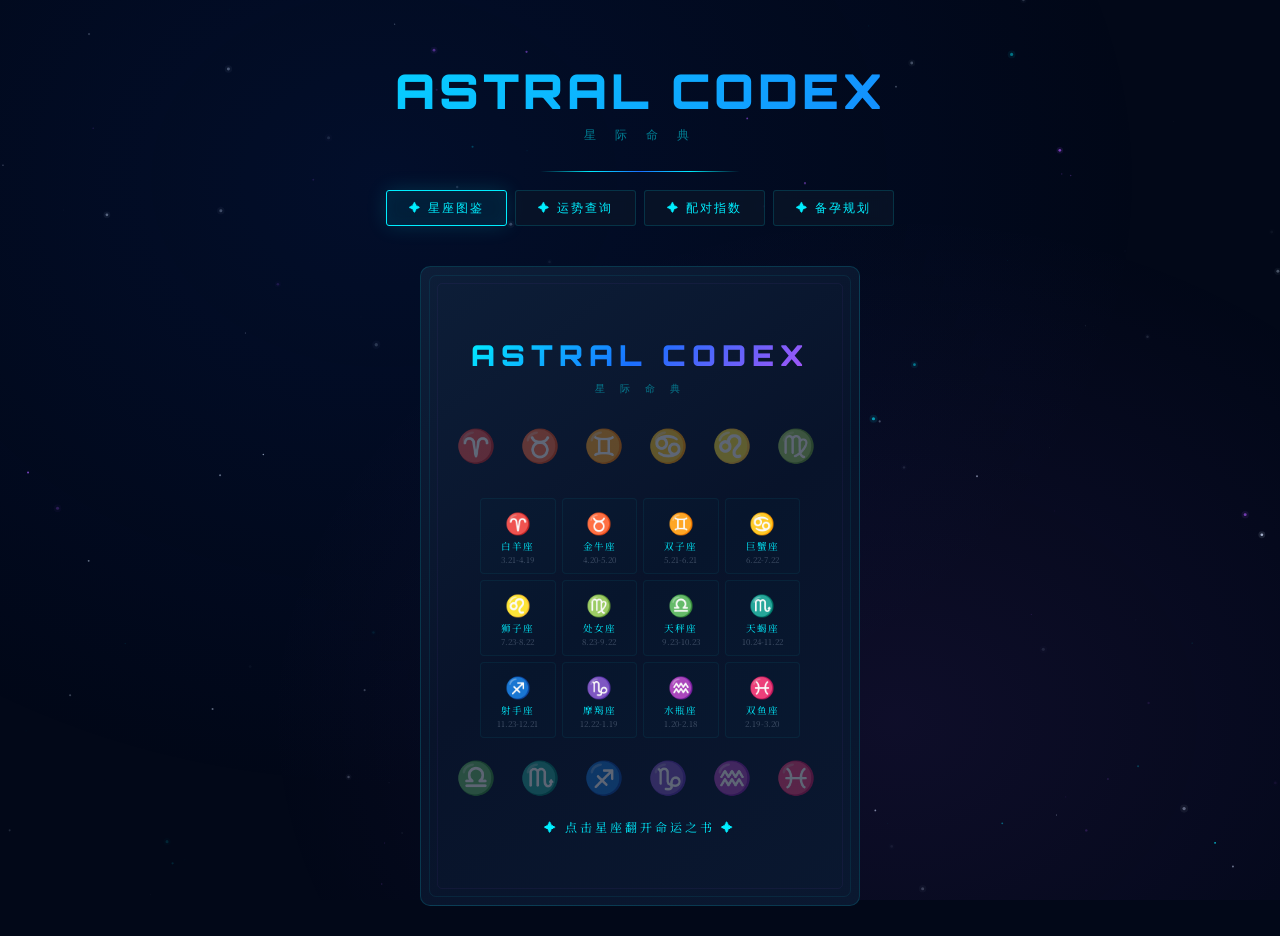
==== commit 7ff2ae3d: "添加查询相生对应宝宝备孕功能" ====
--- a/index.html
+++ b/index.html
@@ -220,6 +220,7 @@
     <button class="on" onclick="showPanel('book')">✦ 星座图鉴</button>
     <button onclick="showPanel('fortune')">✦ 运势查询</button>
     <button onclick="showPanel('match')">✦ 配对指数</button>
+    <button onclick="showPanel('baby')">✦ 备孕规划</button>
   </nav>
 
   <!-- ===== 星座书 ===== -->
@@ -309,6 +310,22 @@
         <div style="text-align:center"><button class="btn-main" onclick="queryComboMatch()">FULL SCAN</button></div>
       </div>
       <div id="matchResult"></div>
+    </div>
+  </div>
+
+  <!-- ===== 备孕规划 ===== -->
+  <div class="panel" id="panelBaby">
+    <div class="fortune-box">
+      <div style="text-align:center;margin-bottom:20px">
+        <p style="font-family:'Orbitron',sans-serif;font-size:.8rem;color:var(--gold);letter-spacing:3px;margin-bottom:8px">✦ BABY ZODIAC PLANNER ✦</p>
+        <p style="font-size:.88rem;color:rgba(200,216,240,.6);line-height:1.8">选择你心仪的星座，计算最佳备孕时间窗口，<br>让星辰为你的小生命选定最美好的命运起点。</p>
+      </div>
+      <div class="input-group">
+        <select id="babyZodiac" style="font-family:'Noto Serif SC',serif;font-size:.88rem;padding:10px 16px;background:rgba(10,22,40,.8);border:1px solid rgba(0,238,255,.15);color:var(--text);border-radius:3px;outline:none;flex:1;min-width:160px">
+        </select>
+        <button class="btn-main" onclick="queryBabyPlan()">PLAN</button>
+      </div>
+      <div id="babyResult"></div>
     </div>
   </div>
 </div>
@@ -384,7 +401,7 @@
 function showPanel(id){
   document.querySelectorAll('.panel').forEach(p=>p.classList.remove('show'));
   document.getElementById('panel'+id.charAt(0).toUpperCase()+id.slice(1)).classList.add('show');
-  document.querySelectorAll('.nav button').forEach((b,i)=>b.classList.toggle('on',['book','fortune','match'][i]===id));
+  document.querySelectorAll('.nav button').forEach((b,i)=>b.classList.toggle('on',['book','fortune','match','baby'][i]===id));
 }
 
 // ========== 星座书 ==========
@@ -960,6 +977,124 @@
 buildCover();
 buildMobile();
 initMatchSelects();
+initBabySelect();
+
+function initBabySelect(){
+  const sel=document.getElementById('babyZodiac');
+  Z.forEach((z,i)=>{sel.innerHTML+=`<option value="${i}">${z.sym} ${z.name}（${z.date}）</option>`});
+}
+
+// ========== 备孕规划 ==========
+function queryBabyPlan(){
+  const zi=+document.getElementById('babyZodiac').value;
+  const z=Z[zi];
+  const ec={fire:'#ff6b35',earth:'#8b9a46',air:'#5cc8ff',water:'#7c6cf0'}[z.elem];
+
+  // 根据星座日期范围反推受孕时间（怀孕约40周=280天≈9个月10天）
+  const dateRanges=[
+    {s:[3,21],e:[4,19]}, // 白羊
+    {s:[4,20],e:[5,20]}, // 金牛
+    {s:[5,21],e:[6,21]}, // 双子
+    {s:[6,22],e:[7,22]}, // 巨蟹
+    {s:[7,23],e:[8,22]}, // 狮子
+    {s:[8,23],e:[9,22]}, // 处女
+    {s:[9,23],e:[10,23]}, // 天秤
+    {s:[10,24],e:[11,22]},// 天蝎
+    {s:[11,23],e:[12,21]},// 射手
+    {s:[12,22],e:[1,19]}, // 摩羯
+    {s:[1,20],e:[2,18]},  // 水瓶
+    {s:[2,19],e:[3,20]}   // 双鱼
+  ];
+  const range=dateRanges[zi];
+
+  function calcConception(birthM,birthD){
+    // 往前推280天（约9个月10天）
+    let m=birthM-9, d=birthD-10;
+    if(d<=0){m--;d+=30}
+    if(m<=0)m+=12;
+    return {m,d}
+  }
+  const cStart=calcConception(range.s[0],range.s[1]);
+  const cEnd=calcConception(range.e[0],range.e[1]);
+
+  const monthNames=['','一月','二月','三月','四月','五月','六月','七月','八月','九月','十月','十一月','十二月'];
+
+  // 最佳备孕窗口（受孕窗口前1个月开始准备）
+  let prepM=cStart.m-1;if(prepM<=0)prepM+=12;
+
+  const seed=zi*77+13;
+  const r=seededRand(seed);
+
+  const elemTips={
+    fire:'火象星座的宝宝天生精力旺盛，备孕期间建议妈妈多补充富含铁和蛋白质的食物，保持积极运动的习惯。爸爸也要保持充沛的体力状态。',
+    earth:'土象星座的宝宝需要安稳的孕育环境。备孕期间特别注重规律作息和均衡营养，避免频繁更换生活环境，让身体在稳定的节奏中进入最佳状态。',
+    air:'风象星座的宝宝聪慧灵动，备孕期间建议父母多阅读、听音乐、保持愉悦和丰富的精神生活。放松心情比什么都重要，过度焦虑反而不利于受孕。',
+    water:'水象星座的宝宝情感丰富敏感。备孕期间建议在温馨和谐的家庭氛围中进行，保持充足的水分摄入，多亲近自然水域，散步或冥想有助于调节身心状态。'
+  };
+
+  const seasonMap={
+    1:'冬季',2:'冬季',3:'春季',4:'春季',5:'春季',6:'夏季',
+    7:'夏季',8:'夏季',9:'秋季',10:'秋季',11:'秋季',12:'冬季'
+  };
+  const season=seasonMap[cStart.m];
+  const seasonTips={
+    '春季':'春季受孕气候温和，万物复苏，是非常理想的时段。注意春季花粉过敏和感冒预防，多吃新鲜蔬果。',
+    '夏季':'夏季受孕需注意防暑降温，避免高温环境影响精子质量。建议在早晚凉爽时段安排作息，多补充水分和维生素C。',
+    '秋季':'秋季是公认的最佳受孕季节之一，气候宜人、果蔬丰富。抓住这个黄金时段，身心状态往往最佳。',
+    '冬季':'冬季受孕要注意保暖，室内通风换气。适度运动避免久坐，可适当增加温补类食材如红枣、桂圆等。'
+  };
+
+  const tips=[
+    `${r()>.5?'建议提前3个月开始补充叶酸，这对宝宝的神经管发育至关重要。':'从备孕开始就戒烟戒酒，保持健康的生活方式。'}`,
+    `${r()>.5?'备孕期间保持每周3-4次适度运动，如散步、瑜伽或游泳，有助于调节内分泌。':'保证每天7-8小时高质量睡眠，避免熬夜，让身体在最佳生物钟下运作。'}`,
+    `${r()>.5?'减少咖啡因摄入（每天不超过200mg），过多咖啡因可能影响受孕概率。':'保持体重在健康范围内，BMI 18.5-24.9 是最理想的受孕体重区间。'}`,
+    `${r()>.5?'建议使用排卵试纸或基础体温法精确追踪排卵期，在排卵日前后2天内同房概率最高。':'双方可以做一次全面的孕前体检，确保身体状况良好，排除潜在的健康隐患。'}`,
+    `${r()>.5?'保持心情愉悦是最重要的，过度紧张焦虑反而会影响排卵和受孕。享受过程，相信缘分。':'备孕不仅是妈妈的事，爸爸也要在备孕前3个月内避免高温环境（如桑拿、温泉），保证精子质量。'}`
+  ];
+
+  const el=document.getElementById('babyResult');
+  el.innerHTML=`
+  <div class="result-card" style="margin-top:20px">
+    <div class="rc-head">
+      <span class="rc-sym">${z.sym}</span>
+      <div class="rc-info">
+        <h3>${z.name} 宝宝</h3>
+        <p>出生日期范围：${range.s[0]}月${range.s[1]}日 - ${range.e[0]>12?range.e[0]-12:range.e[0]}月${range.e[1]}日</p>
+      </div>
+    </div>
+
+    <div class="fortune-section">
+      <h4>▸ 最佳受孕时间窗口</h4>
+      <p style="font-size:1.05rem;color:var(--gold);margin-bottom:4px">${monthNames[cStart.m]}${cStart.d}日 — ${monthNames[cEnd.m]}${cEnd.d}日</p>
+      <p>在此时间段内成功受孕，宝宝大概率会在${z.name}对应的${range.s[0]}月${range.s[1]}日至${range.e[0]}月${range.e[1]}日之间出生。</p>
+    </div>
+
+    <div class="fortune-section">
+      <h4>▸ 建议开始备孕时间</h4>
+      <p>建议从 <span style="color:var(--cyan)">${monthNames[prepM]}</span> 开始进入备孕状态，给身体充足的调理时间。受孕窗口处于<span style="color:var(--cyan)">${season}</span>。</p>
+    </div>
+
+    <div class="fortune-section">
+      <h4>▸ 季节注意事项</h4>
+      <p>${seasonTips[season]}</p>
+    </div>
+
+    <div class="fortune-section">
+      <h4>▸ ${z.elemCn}宝宝专属建议</h4>
+      <p>${elemTips[z.elem]}</p>
+    </div>
+
+    <div class="fortune-section">
+      <h4>▸ 备孕实用贴士</h4>
+      ${tips.map((t,i)=>`<p style="margin-bottom:8px"><span style="color:var(--cyan);font-family:'Orbitron',sans-serif;font-size:.7rem">0${i+1}</span>　${t}</p>`).join('')}
+    </div>
+
+    <div class="fortune-section">
+      <h4>▸ 你的${z.name}宝宝将会...</h4>
+      <p>在${z.ruler}的守护下，天生具有${z.trait[0]}与${z.trait[1]}的特质。${z.desc} 作为父母，了解这些特质将帮助你更好地引导和陪伴孩子成长。</p>
+    </div>
+  </div>`;
+}
 </script>
 </body>
 </html>
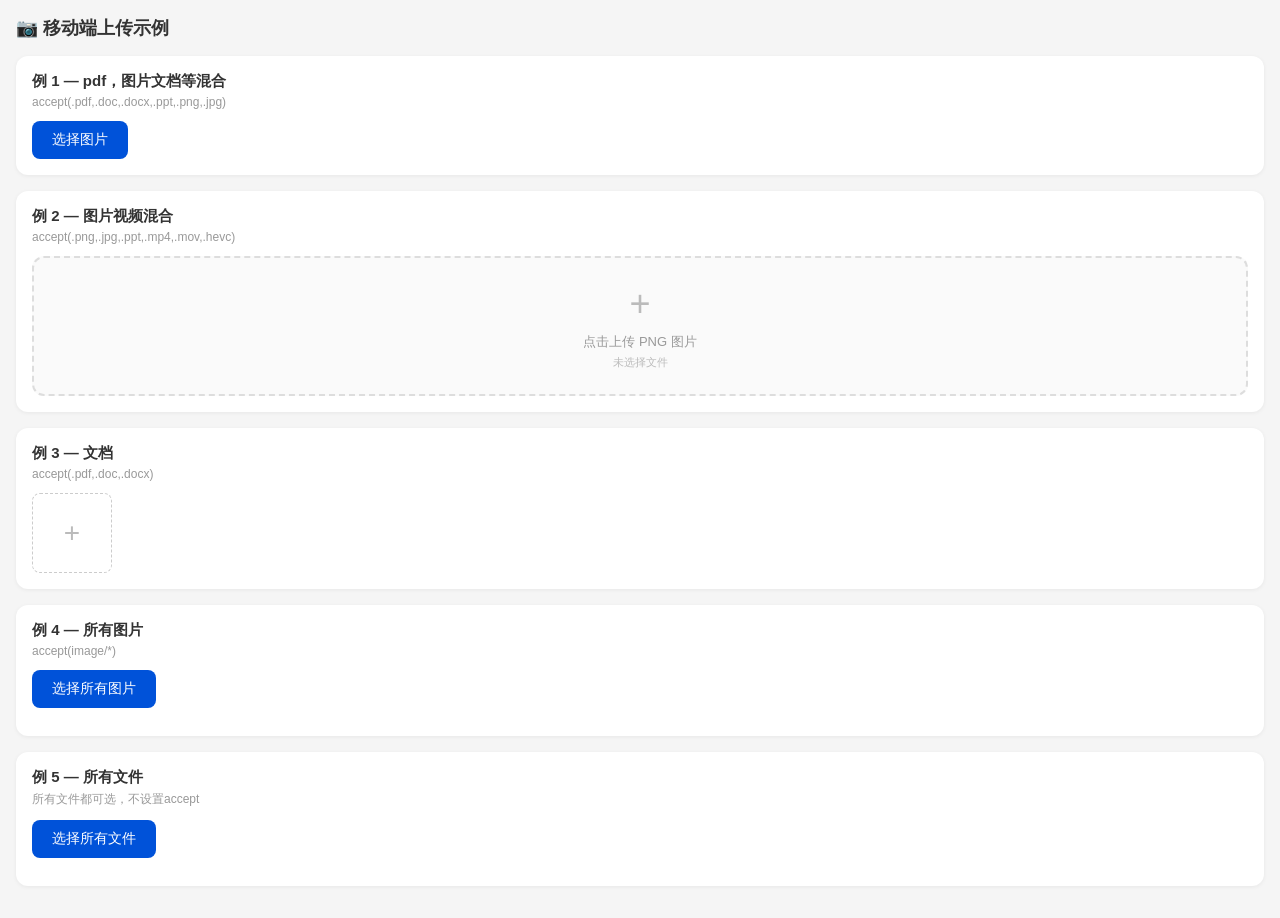
==== commit 0d5bf1fc: "静态测试文件改为首页" ====
--- a/index.html
+++ b/index.html
@@ -1,1100 +1,150 @@
 <!DOCTYPE html>
 <html lang="zh-CN">
 <head>
-<meta charset="UTF-8">
-<meta name="viewport" content="width=device-width, initial-scale=1.0">
-<title>星际命典 - Astral Codex</title>
-<style>
-@import url('https://fonts.googleapis.com/css2?family=Orbitron:wght@400;700;900&family=Noto+Serif+SC:wght@400;700&display=swap');
-*{margin:0;padding:0;box-sizing:border-box}
-:root{--cyan:#0ef;--blue:#1a6fff;--purple:#a855f7;--gold:#f0c040;--bg:#020818;--card:#0a1628;--text:#c8d8f0}
-html{scroll-behavior:smooth}
-body{min-height:100vh;background:var(--bg);color:var(--text);font-family:'Noto Serif SC',serif;overflow-x:hidden}
+  <meta charset="UTF-8">
+  <meta name="viewport" content="width=device-width, initial-scale=1.0, maximum-scale=1.0, user-scalable=no">
+  <title>移动端上传示例</title>
+  <style>
+    *, *::before, *::after { box-sizing: border-box; margin: 0; padding: 0; }
+    body {
+      font-family: -apple-system, BlinkMacSystemFont, 'Segoe UI', Roboto, sans-serif;
+      background: #f5f5f5;
+      padding: 16px;
+      -webkit-tap-highlight-color: transparent;
+    }
+    h2 { font-size: 18px; margin-bottom: 16px; color: #333; }
 
-/* ===== 星空背景 ===== */
-#stars{position:fixed;inset:0;z-index:0;pointer-events:none}
-body::after{content:'';position:fixed;inset:0;background:radial-gradient(ellipse at 30% 20%,rgba(10,60,180,.12),transparent 60%),radial-gradient(ellipse at 70% 80%,rgba(168,85,247,.08),transparent 50%);z-index:0;pointer-events:none}
-.wrap{position:relative;z-index:1;max-width:1100px;margin:0 auto;padding:20px}
+    /* ---- 公共卡片 ---- */
+    .card {
+      background: #fff;
+      border-radius: 12px;
+      padding: 16px;
+      margin-bottom: 16px;
+      box-shadow: 0 1px 4px rgba(0,0,0,.06);
+    }
+    .card-title { font-size: 15px; font-weight: 600; color: #333; margin-bottom: 4px; }
+    .card-desc  { font-size: 12px; color: #999; margin-bottom: 12px; }
 
-/* ===== 标题 ===== */
-.hdr{text-align:center;padding:40px 20px 10px}
-.hdr h1{font-family:'Orbitron',sans-serif;font-size:clamp(1.8rem,4.5vw,3rem);font-weight:900;background:linear-gradient(135deg,var(--cyan),var(--blue),var(--purple),var(--gold));background-size:300% 300%;-webkit-background-clip:text;-webkit-text-fill-color:transparent;background-clip:text;animation:hShift 8s ease infinite;letter-spacing:4px}
-@keyframes hShift{0%,100%{background-position:0% 50%}50%{background-position:100% 50%}}
-.hdr .sub{font-family:'Orbitron',sans-serif;font-size:.72rem;color:var(--cyan);letter-spacing:8px;opacity:.5;margin-top:6px}
-.divider{width:200px;height:1px;margin:18px auto;background:linear-gradient(90deg,transparent,var(--cyan),var(--blue),var(--cyan),transparent)}
+    /* ---- 隐藏原生 input ---- */
+    input[type="file"] { display: none; }
 
-/* ===== 导航标签 ===== */
-.nav{display:flex;justify-content:center;flex-wrap:wrap;gap:8px;margin-bottom:30px}
-.nav button{font-family:'Orbitron',sans-serif;font-size:.72rem;padding:9px 22px;background:rgba(10,22,40,.7);border:1px solid rgba(0,238,255,.15);color:var(--cyan);cursor:pointer;border-radius:3px;transition:all .3s;letter-spacing:2px;backdrop-filter:blur(6px)}
-.nav button:hover{border-color:rgba(0,238,255,.4);box-shadow:0 0 18px rgba(0,238,255,.1)}
-.nav button.on{background:rgba(0,238,255,.08);border-color:var(--cyan);box-shadow:0 0 20px rgba(0,238,255,.15),inset 0 0 20px rgba(0,238,255,.04)}
+    /* ---- 基础 btn ---- */
+    .btn {
+      display: inline-flex; align-items: center; justify-content: center;
+      padding: 10px 20px; border-radius: 8px; font-size: 14px; border: none;
+      cursor: pointer; transition: opacity .15s;
+    }
+    .btn:active { opacity: .7; }
+    .btn-primary { background: #0052d9; color: #fff; }
+    .btn-block  { width: 100%; }
 
-/* ===== 面板通用 ===== */
-.panel{display:none;animation:fadeIn .5s ease}
-.panel.show{display:block}
-@keyframes fadeIn{from{opacity:0;transform:translateY(12px)}to{opacity:1;transform:translateY(0)}}
+    /* ---- 例 1：基础按钮 ---- */
+    .example1 .upload-area { display: flex; align-items: center; gap: 12px; }
+    .example1 .file-name { font-size: 13px; color: #666; word-break: break-all; }
 
-/* ===== 星座书（翻书效果）===== */
-.book-wrap{display:flex;justify-content:center;padding:10px 0;perspective:2200px}
-.book{position:relative;transform-style:preserve-3d;transition:width .6s ease}
-.book.closed{width:440px;height:640px}
-.book.opened{width:920px;height:640px}
+    /* ---- 例 2：点击卡片区域上传 ---- */
+    .upload-box {
+      display: flex; flex-direction: column; align-items: center; justify-content: center;
+      height: 140px; border: 2px dashed #ddd; border-radius: 12px;
+      background: #fafafa; cursor: pointer; transition: border-color .2s;
+    }
+    .upload-box:active { border-color: #0052d9; }
+    .upload-box .icon { font-size: 36px; color: #bbb; margin-bottom: 8px; }
+    .upload-box .hint { font-size: 13px; color: #999; }
+    .upload-box .sub-hint { font-size: 11px; color: #bbb; margin-top: 4px; }
 
-/* 封面 - 单页合拢 */
-.book-cover{position:absolute;inset:0;background:linear-gradient(145deg,#0d1e38,#08132a 50%,#0a1830);border:1px solid rgba(0,238,255,.15);border-radius:10px;display:flex;flex-direction:column;align-items:center;justify-content:center;cursor:pointer;z-index:70;transition:opacity .5s,transform .5s;overflow:hidden;padding:36px 30px}
-.book-cover::before{content:'';position:absolute;inset:8px;border:1px solid rgba(0,238,255,.08);border-radius:7px;pointer-events:none}
-.book-cover::after{content:'';position:absolute;inset:16px;border:1px solid rgba(168,85,247,.06);border-radius:5px;pointer-events:none}
-.book-cover.hidden{opacity:0;pointer-events:none;transform:scale(.95)}
-.cover-title{font-family:'Orbitron',sans-serif;font-size:1.8rem;font-weight:900;background:linear-gradient(135deg,var(--cyan),var(--blue),var(--purple));-webkit-background-clip:text;-webkit-text-fill-color:transparent;background-clip:text;letter-spacing:6px;margin-bottom:8px}
-.cover-sub{font-family:'Orbitron',sans-serif;font-size:.65rem;color:var(--cyan);letter-spacing:6px;opacity:.45;margin-bottom:24px}
-.cover-symbols{font-size:2rem;letter-spacing:8px;margin-bottom:24px;opacity:.35;color:var(--cyan);white-space:nowrap}
-.cover-grid-wrap{width:100%;max-width:320px}
-.cover-grid{display:grid;grid-template-columns:repeat(4,1fr);gap:6px;margin-top:8px}
-.cover-grid .zitem{text-align:center;padding:8px 2px;border:1px solid rgba(0,238,255,.06);border-radius:4px;cursor:pointer;transition:all .3s;background:rgba(0,238,255,.01)}
-.cover-grid .zitem:hover{border-color:rgba(0,238,255,.35);background:rgba(0,238,255,.07);box-shadow:0 0 14px rgba(0,238,255,.1);transform:translateY(-2px)}
-.cover-grid .zitem .sym{font-size:1.3rem;display:block}
-.cover-grid .zitem .zname{font-size:.6rem;color:var(--cyan);letter-spacing:1px;margin-top:2px;display:block;white-space:nowrap}
-.cover-grid .zitem .zdate{font-size:.5rem;color:rgba(200,216,240,.3);margin-top:1px;display:block;white-space:nowrap}
-.cover-hint{font-size:.75rem;color:var(--cyan);margin-top:20px;letter-spacing:3px;animation:coverPulse 2.5s ease infinite}
-@keyframes coverPulse{0%,100%{opacity:.45}50%{opacity:.85}}
+    /* ---- 例 3：预览缩略图 ---- */
+    .preview-row { display: flex; flex-wrap: wrap; gap: 8px; }
+    .preview-item {
+      width: 80px; height: 80px; border-radius: 8px; overflow: hidden;
+      position: relative; border: 1px solid #eee;
+    }
+    .preview-item img { width: 100%; height: 100%; object-fit: cover; display: block; }
+    .preview-item .del {
+      position: absolute; top: 2px; right: 2px;
+      width: 20px; height: 20px; border-radius: 50%;
+      background: rgba(0,0,0,.5); color: #fff; font-size: 12px; line-height: 20px;
+      text-align: center; cursor: pointer;
+    }
+    .add-btn {
+      width: 80px; height: 80px; border: 1px dashed #ccc; border-radius: 8px;
+      display: flex; align-items: center; justify-content: center;
+      font-size: 28px; color: #bbb; cursor: pointer;
+    }
+    .add-btn:active { border-color: #0052d9; color: #0052d9; }
 
-/* 翻页内容区 */
-.book-inner{position:absolute;inset:0;display:none;transform-style:preserve-3d}
-.book-left{position:absolute;left:0;width:50%;height:100%;background:linear-gradient(225deg,#0c1a30,#0a1424);border:1px solid rgba(0,238,255,.1);border-right:none;border-radius:8px 0 0 8px;padding:34px 30px;overflow:hidden}
-.book-spine{position:absolute;left:50%;top:0;width:2px;height:100%;background:linear-gradient(180deg,transparent,var(--cyan),var(--blue),var(--cyan),transparent);opacity:.3;z-index:50}
-.page{position:absolute;width:50%;height:100%;right:0;transform-origin:left center;transform-style:preserve-3d;transition:transform 1s cubic-bezier(.645,.045,.355,1);z-index:1;cursor:pointer}
-.page.flipped{transform:rotateY(-180deg);z-index:0}
-.page-front,.page-back{position:absolute;width:100%;height:100%;backface-visibility:hidden;padding:34px 30px;overflow:hidden}
-.page-front{background:linear-gradient(135deg,#0c1a30,#0a1424);border:1px solid rgba(0,238,255,.1);border-left:none;border-radius:0 8px 8px 0}
-.page-back{transform:rotateY(180deg);background:linear-gradient(225deg,#0c1a30,#0a1424);border:1px solid rgba(0,238,255,.1);border-right:none;border-radius:8px 0 0 8px}
-.page-title{font-family:'Orbitron',sans-serif;font-size:1.05rem;color:var(--cyan);margin-bottom:16px;letter-spacing:2px;border-bottom:1px solid rgba(0,238,255,.1);padding-bottom:10px}
-.page-content{font-size:.95rem;line-height:2;color:rgba(200,216,240,.8)}
-.page-content b{color:var(--gold);font-size:1rem}
-.page-content .tag{display:inline-block;background:rgba(0,238,255,.06);border:1px solid rgba(0,238,255,.15);padding:3px 12px;border-radius:2px;font-size:.78rem;color:var(--cyan);margin:3px 3px;letter-spacing:1px}
-.book-nav{display:flex;justify-content:center;gap:16px;margin-top:16px}
-.book-nav button{font-family:'Orbitron',sans-serif;font-size:.68rem;padding:8px 22px;background:rgba(10,22,40,.6);border:1px solid rgba(0,238,255,.15);color:var(--cyan);cursor:pointer;border-radius:2px;transition:all .3s;letter-spacing:2px}
-.book-nav button:hover{border-color:var(--cyan);box-shadow:0 0 12px rgba(0,238,255,.1)}
-.book-nav .pg-info{font-family:'Orbitron',sans-serif;font-size:.68rem;color:rgba(0,238,255,.4);align-self:center;letter-spacing:2px}
+    /* ---- 例 4：拍照 & 相册 ---- */
+    .action-sheet { display: flex; gap: 10px; }
+    .action-sheet .btn { flex: 1; }
 
-/* 元素分类 */
-.elem-section{margin:10px 0}
-.elem-title{font-family:'Orbitron',sans-serif;font-size:.7rem;letter-spacing:3px;margin-bottom:8px;padding:4px 10px;border-radius:2px;display:inline-block}
-.elem-fire{color:#ff6b35;border-bottom:1px solid rgba(255,107,53,.3)}
-.elem-earth{color:#8b9a46;border-bottom:1px solid rgba(139,154,70,.3)}
-.elem-air{color:#5cc8ff;border-bottom:1px solid rgba(92,200,255,.3)}
-.elem-water{color:#7c6cf0;border-bottom:1px solid rgba(124,108,240,.3)}
-
-/* 隐藏滚动条 */
-.page-front::-webkit-scrollbar,.page-back::-webkit-scrollbar,.book-left::-webkit-scrollbar{display:none}
-.page-front,.page-back,.book-left{scrollbar-width:none;-ms-overflow-style:none}
-.zodiac-grid .zitem .zname{font-size:.75rem;color:var(--cyan);letter-spacing:1px}
-.zodiac-grid .zitem .zdate{font-size:.62rem;color:rgba(200,216,240,.4);margin-top:2px}
-
-/* 元素分类 */
-.elem-section{margin:12px 0}
-.elem-title{font-family:'Orbitron',sans-serif;font-size:.7rem;letter-spacing:3px;margin-bottom:8px;padding:4px 10px;border-radius:2px;display:inline-block}
-.elem-fire{color:#ff6b35;border-bottom:1px solid rgba(255,107,53,.3)}
-.elem-earth{color:#8b9a46;border-bottom:1px solid rgba(139,154,70,.3)}
-.elem-air{color:#5cc8ff;border-bottom:1px solid rgba(92,200,255,.3)}
-.elem-water{color:#7c6cf0;border-bottom:1px solid rgba(124,108,240,.3)}
-
-/* ===== 运势查询面板 ===== */
-.fortune-box{max-width:600px;margin:0 auto}
-.input-group{display:flex;gap:10px;margin-bottom:20px;flex-wrap:wrap;justify-content:center}
-.input-group input,.input-group select{font-family:'Noto Serif SC',serif;font-size:.88rem;padding:10px 16px;background:rgba(10,22,40,.8);border:1px solid rgba(0,238,255,.15);color:var(--text);border-radius:3px;outline:none;transition:border-color .3s;flex:1;min-width:100px;-moz-appearance:textfield}
-.input-group input::-webkit-outer-spin-button,.input-group input::-webkit-inner-spin-button{-webkit-appearance:none;margin:0}
-.input-group input:focus,.input-group select:focus{border-color:var(--cyan);box-shadow:0 0 12px rgba(0,238,255,.1)}
-.input-group select option{background:#0a1628}
-.btn-main{font-family:'Orbitron',sans-serif;font-size:.78rem;padding:10px 30px;background:linear-gradient(135deg,rgba(0,238,255,.1),rgba(26,111,255,.1));border:1px solid var(--cyan);color:var(--cyan);cursor:pointer;border-radius:3px;letter-spacing:2px;transition:all .3s;min-width:auto;flex:none}
-.btn-main:hover{background:linear-gradient(135deg,rgba(0,238,255,.18),rgba(26,111,255,.15));box-shadow:0 0 25px rgba(0,238,255,.15);transform:translateY(-1px)}
-
-/* 运势结果卡 */
-.result-card{background:rgba(10,22,40,.7);border:1px solid rgba(0,238,255,.12);border-radius:8px;padding:24px;backdrop-filter:blur(8px);position:relative;overflow:hidden;animation:fadeIn .6s ease}
-.result-card::before{content:'';position:absolute;top:0;left:0;right:0;height:2px;background:linear-gradient(90deg,transparent,var(--cyan),var(--blue),var(--purple),transparent)}
-.result-card .rc-head{display:flex;align-items:center;gap:16px;margin-bottom:18px;padding-bottom:14px;border-bottom:1px solid rgba(0,238,255,.08)}
-.result-card .rc-sym{font-size:2.8rem;line-height:1;filter:drop-shadow(0 0 12px rgba(0,238,255,.3))}
-.result-card .rc-info h3{font-family:'Orbitron',sans-serif;font-size:1rem;color:var(--cyan);letter-spacing:2px}
-.result-card .rc-info p{font-size:.78rem;color:rgba(200,216,240,.5);margin-top:3px}
-.meter{display:flex;align-items:center;gap:8px;margin:6px 0}
-.meter-label{font-size:.75rem;color:rgba(200,216,240,.6);width:70px;text-align:right;flex-shrink:0}
-.meter-bar{flex:1;height:6px;background:rgba(0,238,255,.06);border-radius:3px;overflow:hidden}
-.meter-fill{height:100%;border-radius:3px;transition:width 1s ease;background:linear-gradient(90deg,var(--cyan),var(--blue))}
-.meter-fill.high{background:linear-gradient(90deg,var(--gold),#f08030)}
-.meter-val{font-family:'Orbitron',sans-serif;font-size:.65rem;color:var(--cyan);width:30px}
-.fortune-section{margin-top:16px}
-.fortune-section h4{font-family:'Orbitron',sans-serif;font-size:.72rem;color:var(--purple);letter-spacing:2px;margin-bottom:8px}
-.fortune-section p{font-size:.85rem;line-height:1.9;color:rgba(200,216,240,.75);padding-left:12px;border-left:2px solid rgba(168,85,247,.15)}
-
-/* ===== 配对面板 ===== */
-.match-box{max-width:650px;margin:0 auto}
-.match-row{display:flex;gap:12px;align-items:end;justify-content:center;flex-wrap:wrap;margin-bottom:24px}
-.match-row select{font-family:'Noto Serif SC',serif;font-size:.88rem;padding:10px 16px;background:rgba(10,22,40,.8);border:1px solid rgba(0,238,255,.15);color:var(--text);border-radius:3px;outline:none;transition:border-color .3s;width:160px}
-.match-row select:focus{border-color:var(--cyan)}
-#matchCombo select{font-family:'Noto Serif SC',serif;font-size:.85rem;padding:9px 14px;background:rgba(10,22,40,.8);border:1px solid rgba(0,238,255,.15);color:var(--text);border-radius:3px;outline:none;transition:border-color .3s;display:block}
-#matchCombo select:focus{border-color:var(--cyan)}
-#matchCombo select option{background:#0a1628}
-.match-row select option{background:#0a1628}
-.match-vs{font-family:'Orbitron',sans-serif;font-size:.9rem;color:var(--purple);align-self:center}
-.match-result{animation:fadeIn .6s ease}
-.match-pair{display:flex;justify-content:center;align-items:center;gap:30px;margin-bottom:20px}
-.match-pair .mp-item{text-align:center}
-.match-pair .mp-sym{font-size:2.6rem;display:block;filter:drop-shadow(0 0 10px rgba(0,238,255,.25))}
-.match-pair .mp-name{font-size:.82rem;color:var(--cyan);margin-top:4px;letter-spacing:1px}
-.match-heart{font-size:1.8rem;color:var(--purple);animation:heartBeat 1.5s ease infinite}
-@keyframes heartBeat{0%,100%{transform:scale(1)}50%{transform:scale(1.2)}}
-.match-score{text-align:center;margin:14px 0}
-.match-score .big{font-family:'Orbitron',sans-serif;font-size:2.5rem;font-weight:900;background:linear-gradient(135deg,var(--cyan),var(--purple));-webkit-background-clip:text;-webkit-text-fill-color:transparent;background-clip:text}
-.match-score .lbl{font-size:.72rem;color:rgba(200,216,240,.4);letter-spacing:3px;margin-top:2px}
-.match-detail{display:grid;grid-template-columns:1fr 1fr;gap:12px;margin-top:16px}
-.match-detail .md-card{background:rgba(0,238,255,.03);border:1px solid rgba(0,238,255,.08);border-radius:4px;padding:14px;transition:border-color .3s}
-.match-detail .md-card:hover{border-color:rgba(0,238,255,.2)}
-.match-detail .md-card h5{font-family:'Orbitron',sans-serif;font-size:.65rem;color:var(--cyan);letter-spacing:2px;margin-bottom:6px}
-.match-detail .md-card p{font-size:.8rem;line-height:1.7;color:rgba(200,216,240,.65)}
-
-/* 属相配对切换 */
-.match-tabs{display:flex;justify-content:center;gap:6px;margin-bottom:16px}
-.match-tabs button{font-size:.78rem;padding:6px 18px;background:transparent;border:1px solid rgba(168,85,247,.15);color:rgba(168,85,247,.6);cursor:pointer;border-radius:2px;transition:all .3s;font-family:'Noto Serif SC',serif}
-.match-tabs button.on{background:rgba(168,85,247,.08);border-color:var(--purple);color:var(--purple)}
-
-/* 隐藏滚动条 */
-.page-front::-webkit-scrollbar,.page-back::-webkit-scrollbar,.book-left::-webkit-scrollbar{display:none}
-.page-front,.page-back,.book-left{scrollbar-width:none;-ms-overflow-style:none}
-
-/* 手机端卡片模式 */
-.mobile-card{display:none}
-.mobile-card .mc-page{background:linear-gradient(160deg,#0c1a30,#0a1424);border:1px solid rgba(0,238,255,.1);border-radius:8px;padding:22px 18px;margin-bottom:8px;position:relative;overflow:hidden}
-.mobile-card .mc-page::before{content:'';position:absolute;top:0;left:0;right:0;height:2px;background:linear-gradient(90deg,transparent,var(--cyan),var(--blue),transparent)}
-.mc-content{animation:mcFade .4s ease}
-@keyframes mcFade{from{opacity:0;transform:translateY(8px)}to{opacity:1;transform:translateY(0)}}
-.mc-nav{display:flex;justify-content:center;gap:8px;margin-top:10px;flex-wrap:wrap}
-.mc-nav button{font-family:'Orbitron',sans-serif;font-size:.6rem;padding:7px 16px;background:rgba(10,22,40,.6);border:1px solid rgba(0,238,255,.15);color:var(--cyan);cursor:pointer;border-radius:2px;letter-spacing:1px;transition:all .3s}
-.mc-nav button:hover,.mc-nav button:active{border-color:var(--cyan);background:rgba(0,238,255,.06)}
-.mc-nav .pg-info{font-family:'Orbitron',sans-serif;font-size:.58rem;color:rgba(0,238,255,.4);align-self:center}
-
-@media(max-width:960px){
-  .book.closed{width:380px;height:580px}
-  .book.opened{width:760px;height:580px}
-  .cover-grid{grid-template-columns:repeat(4,1fr)}
-}
-@media(max-width:780px){
-  .book-wrap{display:none!important}
-  .book-nav{display:none!important}
-  .mobile-card{display:block}
-  .m-cover{background:linear-gradient(145deg,#0d1e38,#08132a 50%,#0a1830);border:1px solid rgba(0,238,255,.15);border-radius:10px;padding:24px 16px;text-align:center;position:relative;overflow:hidden}
-  .m-cover::before{content:'';position:absolute;inset:5px;border:1px solid rgba(0,238,255,.06);border-radius:7px;pointer-events:none}
-  .m-cover .cover-title{font-size:1.3rem;letter-spacing:3px;margin-bottom:4px}
-  .m-cover .cover-sub{font-size:.55rem;letter-spacing:4px;margin-bottom:12px}
-  .m-cover .cover-symbols{font-size:1rem;letter-spacing:3px;margin-bottom:10px}
-  .m-cover .cover-grid{grid-template-columns:repeat(4,1fr);gap:5px}
-  .m-cover .cover-grid .zitem{padding:6px 2px}
-  .m-cover .cover-grid .zitem .sym{font-size:1rem}
-  .m-cover .cover-grid .zitem .zname{font-size:.55rem}
-  .m-cover .cover-grid .zitem .zdate{font-size:.45rem}
-  .m-cover .cover-hint{font-size:.62rem;margin-top:12px}
-  .match-detail{grid-template-columns:1fr}
-  .input-group{flex-direction:column;align-items:stretch}
-  .match-row{flex-direction:column;align-items:stretch;gap:10px}
-  .match-row select{width:100%}
-  .match-row .match-vs{display:none}
-  .match-row .btn-main{align-self:center;margin-top:4px}
-  #matchCombo>div:first-child{gap:10px!important}
-  #matchCombo .match-vs{display:none}
-  .hdr{padding:20px 10px 6px}
-  .hdr h1{font-size:1.5rem}
-  .hdr .sub{font-size:.55rem;letter-spacing:5px}
-  .divider{margin:10px auto}
-  .nav{gap:5px;margin-bottom:16px}
-  .nav button{font-size:.6rem;padding:7px 14px;letter-spacing:1px}
-}
-</style>
+    /* ---- 例 5：多选 + 列表 ---- */
+    .file-list { list-style: none; }
+    .file-list li {
+      display: flex; align-items: center; justify-content: space-between;
+      padding: 10px 0; border-bottom: 1px solid #f0f0f0; font-size: 13px; color: #555;
+    }
+    .file-list li:last-child { border-bottom: none; }
+    .file-list .size { color: #aaa; font-size: 12px; margin-left: 8px; white-space: nowrap; }
+  </style>
 </head>
 <body>
-<canvas id="stars"></canvas>
-<div class="wrap">
-  <header class="hdr">
-    <h1>ASTRAL CODEX</h1>
-    <p class="sub">星 际 命 典</p>
-  </header>
-  <div class="divider"></div>
-  <nav class="nav">
-    <button class="on" onclick="showPanel('book')">✦ 星座图鉴</button>
-    <button onclick="showPanel('fortune')">✦ 运势查询</button>
-    <button onclick="showPanel('match')">✦ 配对指数</button>
-    <button onclick="showPanel('baby')">✦ 备孕规划</button>
-  </nav>
 
-  <!-- ===== 星座书 ===== -->
-  <div class="panel show" id="panelBook">
-    <!-- 桌面端：翻书 -->
-    <div class="book-wrap">
-      <div class="book closed" id="book">
-        <div class="book-cover" id="bookCover"></div>
-        <div class="book-inner" id="bookInner">
-          <div class="book-left" id="bookLeft"></div>
-          <div class="book-spine"></div>
-        </div>
-      </div>
-    </div>
-    <div class="book-nav" id="bookNav" style="display:none">
-      <button onclick="backToCover()">◁ 总览</button>
-      <button onclick="bookPrev()">◁ PREV</button>
-      <span class="pg-info" id="pgInfo">1 / 12</span>
-      <button onclick="bookNext()">NEXT ▷</button>
-    </div>
-    <!-- 手机端：日历翻页 -->
-    <div class="mobile-card" id="mobileCard"></div>
-  </div>
+<h2>📷 移动端上传示例</h2>
 
-  <!-- ===== 运势查询 ===== -->
-  <div class="panel" id="panelFortune">
-    <div class="fortune-box">
-      <div style="text-align:center;margin-bottom:20px">
-        <p style="font-family:'Orbitron',sans-serif;font-size:.8rem;color:var(--cyan);letter-spacing:3px;margin-bottom:8px">✦ PERSONAL HOROSCOPE ✦</p>
-        <p style="font-size:.88rem;color:rgba(200,216,240,.6);line-height:1.8">输入你的出生日期，星际命典将为你解析专属星座档案、<br>性格密码，以及近期与长期的命运走向。</p>
-      </div>
-      <div class="input-group">
-        <input type="number" id="fYear" placeholder="出生年份" min="1940" max="2026" value="2000">
-        <input type="number" id="fMonth" placeholder="月" min="1" max="12" value="6">
-        <input type="number" id="fDay" placeholder="日" min="1" max="31" value="15">
-        <button class="btn-main" onclick="queryFortune()">ANALYZE</button>
-      </div>
-      <div id="fortuneResult"></div>
-    </div>
-  </div>
-
-  <!-- ===== 配对指数 ===== -->
-  <div class="panel" id="panelMatch">
-    <div class="match-box">
-      <div style="text-align:center;margin-bottom:20px">
-        <p style="font-family:'Orbitron',sans-serif;font-size:.8rem;color:var(--purple);letter-spacing:3px;margin-bottom:8px">✦ COMPATIBILITY SCAN ✦</p>
-        <p style="font-size:.88rem;color:rgba(200,216,240,.6);line-height:1.8">探测两个星座或属相之间的宇宙共振频率，<br>解锁你们在爱情、友谊、事业上的契合密码。</p>
-      </div>
-      <div class="match-tabs">
-        <button class="on" onclick="switchMatchType('zodiac',this)">星座配对</button>
-        <button onclick="switchMatchType('shengxiao',this)">属相配对</button>
-        <button onclick="switchMatchType('combo',this)">星座+属相</button>
-      </div>
-      <div id="matchZodiac">
-        <p style="text-align:center;font-size:.78rem;color:rgba(200,216,240,.4);margin-bottom:12px">选择两个星座，查看基于四元素相性的深度配对分析</p>
-        <div class="match-row">
-          <select id="matchA"></select>
-          <span class="match-vs">✦</span>
-          <select id="matchB"></select>
-          <button class="btn-main" onclick="queryMatch()">MATCH</button>
-        </div>
-      </div>
-      <div id="matchShengxiao" style="display:none">
-        <p style="text-align:center;font-size:.78rem;color:rgba(200,216,240,.4);margin-bottom:12px">选择两个生肖，查看三合六合关系与相性指数</p>
-        <div class="match-row">
-          <select id="sxA"></select>
-          <span class="match-vs">✦</span>
-          <select id="sxB"></select>
-          <button class="btn-main" onclick="querySxMatch()">MATCH</button>
-        </div>
-      </div>
-      <div id="matchCombo" style="display:none">
-        <p style="text-align:center;font-size:.78rem;color:rgba(200,216,240,.4);margin-bottom:12px">同时选择双方的星座与属相，获取中西合璧的综合配对报告</p>
-        <div style="display:flex;gap:16px;flex-wrap:wrap;justify-content:center;margin-bottom:12px">
-          <div style="text-align:center">
-            <p style="font-size:.68rem;color:var(--cyan);letter-spacing:2px;margin-bottom:6px">— 她/他 —</p>
-            <select id="comboZA" style="width:140px;margin-bottom:6px"></select>
-            <select id="comboSA" style="width:140px"></select>
-          </div>
-          <span class="match-vs" style="align-self:center;margin-top:12px">✦</span>
-          <div style="text-align:center">
-            <p style="font-size:.68rem;color:var(--cyan);letter-spacing:2px;margin-bottom:6px">— 我 —</p>
-            <select id="comboZB" style="width:140px;margin-bottom:6px"></select>
-            <select id="comboSB" style="width:140px"></select>
-          </div>
-        </div>
-        <div style="text-align:center"><button class="btn-main" onclick="queryComboMatch()">FULL SCAN</button></div>
-      </div>
-      <div id="matchResult"></div>
-    </div>
-  </div>
-
-  <!-- ===== 备孕规划 ===== -->
-  <div class="panel" id="panelBaby">
-    <div class="fortune-box">
-      <div style="text-align:center;margin-bottom:20px">
-        <p style="font-family:'Orbitron',sans-serif;font-size:.8rem;color:var(--gold);letter-spacing:3px;margin-bottom:8px">✦ BABY ZODIAC PLANNER ✦</p>
-        <p style="font-size:.88rem;color:rgba(200,216,240,.6);line-height:1.8">选择你心仪的星座，计算最佳备孕时间窗口，<br>让星辰为你的小生命选定最美好的命运起点。</p>
-      </div>
-      <div class="input-group">
-        <select id="babyZodiac" style="font-family:'Noto Serif SC',serif;font-size:.88rem;padding:10px 16px;background:rgba(10,22,40,.8);border:1px solid rgba(0,238,255,.15);color:var(--text);border-radius:3px;outline:none;flex:1;min-width:160px">
-        </select>
-        <button class="btn-main" onclick="queryBabyPlan()">PLAN</button>
-      </div>
-      <div id="babyResult"></div>
-    </div>
+<!-- ==================== 例 1：基础按钮上传 ==================== -->
+<div class="card example1">
+  <div class="card-title">例 1 — pdf，图片文档等混合</div>
+  <div class="card-desc">accept(.pdf,.doc,.docx,.ppt,.png,.jpg)</div>
+  <div class="upload-area">
+    <label class="btn btn-primary" for="file1">选择图片</label>
+    <input id="file1" type="file" accept=".pdf,.doc,.docx,.ppt,.png,.jpg">
+    <span class="file-name" id="fileName1"></span>
   </div>
 </div>
 
-<script>
-// ========== 星座数据 ==========
-const Z=[
-{name:"白羊座",en:"Aries",sym:"♈",date:"3.21-4.19",elem:"fire",elemCn:"火象",ruler:"火星",trait:["热情","勇敢","冲动","直率"],
- desc:"白羊座是黄道十二宫的第一个星座，象征着新生与开拓。火星赋予了白羊座无穷的行动力和开拓精神。",
- love:"在爱情中直接而热烈，追求时不遗余力。需要找到能跟上你节奏的伴侣。",
- career:"天生的领导者，适合创业、竞技类职业。在需要快速决断的领域表现出色。",
- lucky:{num:"9, 18, 27",color:"红色、白色",stone:"钻石",day:"星期二"}},
-{name:"金牛座",en:"Taurus",sym:"♉",date:"4.20-5.20",elem:"earth",elemCn:"土象",ruler:"金星",trait:["稳重","务实","固执","忠诚"],
- desc:"金牛座由金星守护，追求物质与精神的双重富足。坚韧不拔的性格让金牛座总能达成目标。",
- love:"对感情忠诚持久，注重安全感和稳定性。一旦认定就会全心投入。",
- career:"金融、艺术、美食等领域的佼佼者。脚踏实地是你最大的优势。",
- lucky:{num:"6, 15, 24",color:"绿色、粉色",stone:"祖母绿",day:"星期五"}},
-{name:"双子座",en:"Gemini",sym:"♊",date:"5.21-6.21",elem:"air",elemCn:"风象",ruler:"水星",trait:["灵活","机智","善变","好奇"],
- desc:"双子座由水星主宰，拥有敏捷的思维和超强的沟通能力。双面性格让双子充满魅力与神秘感。",
- love:"需要精神上的共鸣和持续的新鲜感。沟通是你维系感情的关键。",
- career:"传媒、写作、销售等需要沟通力的行业最适合你。善于同时处理多项事务。",
- lucky:{num:"5, 14, 23",color:"黄色、银色",stone:"玛瑙",day:"星期三"}},
-{name:"巨蟹座",en:"Cancer",sym:"♋",date:"6.22-7.22",elem:"water",elemCn:"水象",ruler:"月亮",trait:["温柔","敏感","顾家","情绪化"],
- desc:"巨蟹座由月亮守护，情感丰富而细腻。家庭和安全感是巨蟹座永恒的追求。",
- love:"深情且专一，把爱人视如珍宝。倾向于营造温馨的二人世界。",
- career:"教育、医疗、餐饮等服务型行业。你的同理心是最大的职场优势。",
- lucky:{num:"2, 11, 20",color:"白色、银色",stone:"珍珠",day:"星期一"}},
-{name:"狮子座",en:"Leo",sym:"♌",date:"7.23-8.22",elem:"fire",elemCn:"火象",ruler:"太阳",trait:["自信","慷慨","骄傲","热情"],
- desc:"狮子座由太阳主宰，天生具有王者风范。慷慨大方的性格让你身边总是朋友如云。",
- love:"在爱情中渴望被崇拜和仰望。你的热情和浪漫让伴侣感到被珍视。",
- career:"演艺、管理、时尚等需要展现个人魅力的领域。你注定是舞台中心。",
- lucky:{num:"1, 10, 19",color:"金色、橙色",stone:"红宝石",day:"星期日"}},
-{name:"处女座",en:"Virgo",sym:"♍",date:"8.23-9.22",elem:"earth",elemCn:"土象",ruler:"水星",trait:["细致","完美","谦虚","挑剔"],
- desc:"处女座由水星守护，以极致的细节追求和分析能力著称。你对完美的执着推动世界变得更好。",
- love:"在感情中注重细节和品质。你的付出往往体现在无微不至的关怀中。",
- career:"科研、编辑、医疗等需要精确度的职业。你的严谨是无可替代的。",
- lucky:{num:"5, 14, 23",color:"灰色、米色",stone:"蓝宝石",day:"星期三"}},
-{name:"天秤座",en:"Libra",sym:"♎",date:"9.23-10.23",elem:"air",elemCn:"风象",ruler:"金星",trait:["优雅","公正","犹豫","社交"],
- desc:"天秤座由金星守护，追求和谐与美的平衡。天生的外交家，在人际关系中游刃有余。",
- love:"渴望势均力敌的伴侣关系。你的浪漫和优雅让人难以抗拒。",
- career:"法律、外交、设计等需要平衡感的领域。你是天生的协调者。",
- lucky:{num:"6, 15, 24",color:"粉色、蓝色",stone:"蛋白石",day:"星期五"}},
-{name:"天蝎座",en:"Scorpio",sym:"♏",date:"10.24-11.22",elem:"water",elemCn:"水象",ruler:"冥王星",trait:["深邃","坚定","神秘","占有欲"],
- desc:"天蝎座由冥王星主宰，拥有最强大的意志力和洞察力。你能看穿所有伪装。",
- love:"爱得深沉而热烈，占有欲强但也极度忠诚。你的爱是全身心的投入。",
- career:"侦探、心理学、金融等需要深度分析的领域。你的洞察力无人能及。",
- lucky:{num:"4, 13, 22",color:"暗红色、黑色",stone:"黄玉",day:"星期二"}},
-{name:"射手座",en:"Sagittarius",sym:"♐",date:"11.23-12.21",elem:"fire",elemCn:"火象",ruler:"木星",trait:["乐观","自由","直率","冒险"],
- desc:"射手座由木星守护，永远在追寻真理和自由的旅途上。乐观的天性让你成为人群中的开心果。",
- love:"追求精神自由的伴侣关系。旅行和冒险是你表达爱的方式。",
- career:"旅游、哲学、教育等开拓视野的行业。世界是你的课堂。",
- lucky:{num:"3, 12, 21",color:"紫色、蓝色",stone:"绿松石",day:"星期四"}},
-{name:"摩羯座",en:"Capricorn",sym:"♑",date:"12.22-1.19",elem:"earth",elemCn:"土象",ruler:"土星",trait:["坚韧","务实","严谨","野心"],
- desc:"摩羯座由土星主宰，是最具耐力和目标感的星座。你相信时间会证明一切努力的价值。",
- love:"在感情中缓慢而坚定。你的爱不浮夸但最为可靠和持久。",
- career:"企业管理、建筑、政府等需要长远规划的领域。你是最强的执行者。",
- lucky:{num:"8, 17, 26",color:"黑色、深棕",stone:"石榴石",day:"星期六"}},
-{name:"水瓶座",en:"Aquarius",sym:"♒",date:"1.20-2.18",elem:"air",elemCn:"风象",ruler:"天王星",trait:["独立","创新","叛逆","博爱"],
- desc:"水瓶座由天王星守护，是最具前瞻性和创造力的星座。你为人类的未来而思考。",
- love:"追求灵魂层面的连接，不喜欢被束缚。友谊式的爱情最适合你。",
- career:"科技、公益、航空等面向未来的行业。你的创新思维改变世界。",
- lucky:{num:"7, 16, 25",color:"蓝色、银色",stone:"紫水晶",day:"星期六"}},
-{name:"双鱼座",en:"Pisces",sym:"♓",date:"2.19-3.20",elem:"water",elemCn:"水象",ruler:"海王星",trait:["浪漫","直觉","梦幻","共情"],
- desc:"双鱼座由海王星主宰，游弋在梦幻与现实之间。强大的直觉和共情能力是你最珍贵的天赋。",
- love:"在爱情中浪漫而理想化。你能感知伴侣最细微的情绪变化。",
- career:"艺术、音乐、心理咨询等需要感受力的领域。你是最好的倾听者。",
- lucky:{num:"3, 12, 21",color:"海蓝、紫色",stone:"海蓝宝石",day:"星期四"}}
-];
+<!-- ==================== 例 2：点击卡片区域上传 ==================== -->
+<div class="card">
+  <div class="card-title">例 2 — 图片视频混合</div>
+  <div class="card-desc">accept(.png,.jpg,.ppt,.mp4,.mov,.hevc)</div>
+  <label for="file2">
+    <div class="upload-box">
+      <span class="icon">+</span>
+      <span class="hint">点击上传 PNG 图片</span>
+      <span class="sub-hint" id="fileHint2">未选择文件</span>
+    </div>
+  </label>
+  <input id="file2" type="file" accept=".png,.jpg,.ppt,.mp4,.mov,.hevc">
+</div>
 
-const SX=["鼠","牛","虎","兔","龙","蛇","马","羊","猴","鸡","狗","猪"];
+<!-- ==================== 例 3：多张上传 + 缩略图预览 ==================== -->
+<div class="card">
+  <div class="card-title">例 3 — 文档</div>
+  <div class="card-desc">accept(.pdf,.doc,.docx)</div>
+  <div class="preview-row" id="previewRow">
+    <label for="file3" class="add-btn">+</label>
+  </div>
+  <input id="file3" type="file" accept=".pdf,.doc,.docx" multiple>
+</div>
 
-// ========== 导航切换 ==========
-function showPanel(id){
-  document.querySelectorAll('.panel').forEach(p=>p.classList.remove('show'));
-  document.getElementById('panel'+id.charAt(0).toUpperCase()+id.slice(1)).classList.add('show');
-  document.querySelectorAll('.nav button').forEach((b,i)=>b.classList.toggle('on',['book','fortune','match','baby'][i]===id));
-}
+<!-- ==================== 例 4：拍照 / 相册分开 ==================== -->
+<div class="card">
+  <div class="card-title">例 4 — 所有图片</div>
+  <div class="card-desc">accept(image/*)</div>
+  <label class="btn btn-primary" for="fileAlbum">选择所有图片</label>
+  <div class="action-sheet">
+    <input id="fileAlbum" type="file" accept="image/*">
+  </div>
+  <div id="cameraResult" style="margin-top:12px;font-size:13px;color:#666;"></div>
+</div>
 
-// ========== 星座书 ==========
-let curPage=0;
-const totalPages=11; // 11次翻页（12个星座）
+<!-- ==================== 例 5：多选列表展示 ==================== -->
+<div class="card">
+  <div class="card-title">例 5 — 所有文件</div>
+  <div class="card-desc">所有文件都可选，不设置accept</div>
+  <label class="btn btn-primary" for="file5">选择所有文件</label>
+  <input id="file5" type="file">
+  <ul class="file-list" id="fileList" style="margin-top:12px;"></ul>
+</div>
 
-function buildCover(){
-  const cover=document.getElementById('bookCover');
-  let grid='';
-  Z.forEach((z,i)=>{
-    grid+=`<div class="zitem" onclick="event.stopPropagation();enterBook(${i})"><span class="sym">${z.sym}</span><span class="zname">${z.name}</span><span class="zdate">${z.date}</span></div>`;
-  });
-  cover.innerHTML=`
-    <div class="cover-title">ASTRAL CODEX</div>
-    <div class="cover-sub">星 际 命 典</div>
-    <div class="cover-symbols">♈ ♉ ♊ ♋ ♌ ♍</div>
-    <div class="cover-grid-wrap">
-      <div class="cover-grid">${grid}</div>
-    </div>
-    <div class="cover-symbols" style="margin-top:14px;margin-bottom:0">♎ ♏ ♐ ♑ ♒ ♓</div>
-    <p class="cover-hint">✦ 点击星座翻开命运之书 ✦</p>`;
-}
-
-function enterBook(targetIdx){
-  const book=document.getElementById('book');
-  const cover=document.getElementById('bookCover');
-  // 展开书
-  book.classList.remove('closed');
-  book.classList.add('opened');
-  cover.classList.add('hidden');
-  setTimeout(()=>{
-    document.getElementById('bookInner').style.display='block';
-    document.getElementById('bookNav').style.display='flex';
-    curPage=0;
-    buildPages();
-    if(targetIdx>0)setTimeout(()=>jumpToPage(targetIdx),150);
-  },500);
-}
-
-function backToCover(){
-  const book=document.getElementById('book');
-  const cover=document.getElementById('bookCover');
-  document.getElementById('bookInner').style.display='none';
-  document.getElementById('bookNav').style.display='none';
-  document.getElementById('bookInner').querySelectorAll('.page').forEach(p=>p.remove());
-  cover.classList.remove('hidden');
-  book.classList.remove('opened');
-  book.classList.add('closed');
-  curPage=0;
-}
-
-function buildPages(){
-  const container=document.getElementById('bookInner');
-  container.querySelectorAll('.page').forEach(p=>p.remove());
-  // 11个page：每个page的front=当前星座详解，back=下一个星座概览
-  for(let i=0;i<11;i++){
-    const z=Z[i]; // 当前星座（详解放右页front）
-    const nz=Z[i+1]; // 下一个星座（概览放翻过去后的back）
-    const page=document.createElement('div');
-    page.className='page';
-    page.style.zIndex=11-i;
-    page.dataset.idx=i;
-    const ec={fire:'#ff6b35',earth:'#8b9a46',air:'#5cc8ff',water:'#7c6cf0'}[z.elem];
-    const nec={fire:'#ff6b35',earth:'#8b9a46',air:'#5cc8ff',water:'#7c6cf0'}[nz.elem];
-    page.innerHTML=`
-      <div class="page-front">
-        <div class="page-title" style="color:${ec}">${z.sym} ${z.name} · 详解</div>
-        <div class="page-content">
-          <b style="font-size:.95rem">💕 爱情</b>
-          <p style="margin:6px 0 16px;padding-left:14px;border-left:2px solid ${ec}30;font-size:.95rem;line-height:2">${z.love}</p>
-          <b style="font-size:.95rem">💼 事业</b>
-          <p style="margin:6px 0 16px;padding-left:14px;border-left:2px solid ${ec}30;font-size:.95rem;line-height:2">${z.career}</p>
-          <b style="font-size:.95rem">🍀 幸运物</b>
-          <div style="margin-top:8px;display:grid;grid-template-columns:1fr 1fr;gap:6px 16px">
-            <p style="font-size:.9rem">幸运数字：<span style="color:${ec}">${z.lucky.num}</span></p>
-            <p style="font-size:.9rem">幸运颜色：<span style="color:${ec}">${z.lucky.color}</span></p>
-            <p style="font-size:.9rem">守护宝石：<span style="color:${ec}">${z.lucky.stone}</span></p>
-            <p style="font-size:.9rem">幸运日：<span style="color:${ec}">${z.lucky.day}</span></p>
-          </div>
-        </div>
-      </div>
-      <div class="page-back">
-        <div class="page-title" style="color:${nec}">${nz.sym} ${nz.name} <span style="opacity:.4;font-size:.72rem">${nz.en}</span></div>
-        <div class="page-content">
-          <div style="font-size:3rem;text-align:center;margin:14px 0;filter:drop-shadow(0 0 14px ${nec}50)">${nz.sym}</div>
-          <p style="text-align:center;font-size:.82rem;color:${nec};margin-bottom:14px;letter-spacing:2px">${nz.date} · ${nz.elemCn} · 守护星：${nz.ruler}</p>
-          <p style="font-size:.95rem;line-height:2.1">${nz.desc}</p>
-          <div style="margin-top:14px">${nz.trait.map(t=>`<span class="tag">${t}</span>`).join('')}</div>
-        </div>
-      </div>`;
-    page.addEventListener('click',()=>{
-      if(!page.classList.contains('flipped')&&parseInt(page.dataset.idx)===curPage)bookNext();
-    });
-    container.appendChild(page);
-  }
-  // 最后一个星座的详解：单独一个不可翻的page
-  const lz=Z[11];
-  const lec={fire:'#ff6b35',earth:'#8b9a46',air:'#5cc8ff',water:'#7c6cf0'}[lz.elem];
-  const lastPage=document.createElement('div');
-  lastPage.className='page';
-  lastPage.style.zIndex=0;
-  lastPage.dataset.idx='11';
-  lastPage.innerHTML=`
-    <div class="page-front">
-      <div class="page-title" style="color:${lec}">${lz.sym} ${lz.name} · 详解</div>
-      <div class="page-content">
-        <b style="font-size:.95rem">💕 爱情</b>
-        <p style="margin:6px 0 16px;padding-left:14px;border-left:2px solid ${lec}30;font-size:.95rem;line-height:2">${lz.love}</p>
-        <b style="font-size:.95rem">💼 事业</b>
-        <p style="margin:6px 0 16px;padding-left:14px;border-left:2px solid ${lec}30;font-size:.95rem;line-height:2">${lz.career}</p>
-        <b style="font-size:.95rem">🍀 幸运物</b>
-        <div style="margin-top:8px;display:grid;grid-template-columns:1fr 1fr;gap:6px 16px">
-          <p style="font-size:.9rem">幸运数字：<span style="color:${lec}">${lz.lucky.num}</span></p>
-          <p style="font-size:.9rem">幸运颜色：<span style="color:${lec}">${lz.lucky.color}</span></p>
-          <p style="font-size:.9rem">守护宝石：<span style="color:${lec}">${lz.lucky.stone}</span></p>
-          <p style="font-size:.9rem">幸运日：<span style="color:${lec}">${lz.lucky.day}</span></p>
-        </div>
-      </div>
-    </div>
-    <div class="page-back"></div>`;
-  container.appendChild(lastPage);
-  updateBookLeft();
-  updatePageInfo();
-}
-
-function updateBookLeft(){
-  const left=document.getElementById('bookLeft');
-  const z=Z[curPage];
-  const ec={fire:'#ff6b35',earth:'#8b9a46',air:'#5cc8ff',water:'#7c6cf0'}[z.elem];
-  left.innerHTML=`
-    <div class="page-title" style="color:${ec}">${z.sym} ${z.name} <span style="opacity:.4;font-size:.72rem">${z.en}</span></div>
-    <div class="page-content">
-      <div style="font-size:3rem;text-align:center;margin:14px 0;filter:drop-shadow(0 0 14px ${ec}50)">${z.sym}</div>
-      <p style="text-align:center;font-size:.82rem;color:${ec};margin-bottom:14px;letter-spacing:2px">${z.date} · ${z.elemCn} · 守护星：${z.ruler}</p>
-      <p style="font-size:.95rem;line-height:2.1">${z.desc}</p>
-      <div style="margin-top:14px">${z.trait.map(t=>`<span class="tag">${t}</span>`).join('')}</div>
-    </div>`;
-}
-function bookNext(){
-  if(curPage>=totalPages)return;
-  const pages=document.querySelectorAll('.page');
-  pages[curPage].classList.add('flipped');
-  pages[curPage].style.zIndex=curPage+1;
-  curPage++;
-  updatePageInfo();
-  // 等翻页动画完成后再更新左页
-  setTimeout(()=>updateBookLeft(),1000);
-}
-function bookPrev(){
-  if(curPage<=0)return;
-  // 先更新左页为上一个星座（动画还没开始，左页被翻回来的page遮住看不到）
-  curPage--;
-  updateBookLeft();
-  updatePageInfo();
-  const pages=document.querySelectorAll('.page');
-  const pg=pages[curPage];
-  pg.style.zIndex=totalPages+1;
-  pg.classList.remove('flipped');
-  setTimeout(()=>{pg.style.zIndex=totalPages-curPage},1050);
-}
-function jumpToPage(target){
-  const pages=document.querySelectorAll('.page');
-  if(target>curPage){
-    const go=()=>{if(curPage<target){pages[curPage].classList.add('flipped');pages[curPage].style.zIndex=curPage+1;curPage++;updateBookLeft();updatePageInfo();setTimeout(go,150)}};go();
-  }else if(target<curPage){
-    const go=()=>{if(curPage>target){curPage--;const pg=pages[curPage];pg.style.zIndex=totalPages+1;pg.classList.remove('flipped');setTimeout(()=>{pg.style.zIndex=totalPages-curPage},1050);updateBookLeft();updatePageInfo();setTimeout(go,150)}};go();
-  }
-}
-function updatePageInfo(){document.getElementById('pgInfo').textContent=`${Z[curPage].name} · ${curPage+1} / 12`}
-
-// ========== 运势查询 ==========
-function getZodiacByDate(m,d){
-  const ranges=[[1,20,11],[2,19,11],[3,21,0],[4,20,1],[5,21,2],[6,22,3],[7,23,4],[8,23,5],[9,23,6],[10,24,7],[11,23,8],[12,22,9]];
-  for(let i=ranges.length-1;i>=0;i--){if(m>ranges[i][0]||(m===ranges[i][0]&&d>=ranges[i][1]))return ranges[i][2]}
-  return 9; // 摩羯
-}
-function getSx(year){return SX[(year-4)%12]}
-function seededRand(seed){let s=seed;return()=>{s=Math.sin(s)*10000;return s-Math.floor(s)}}
-
-function queryFortune(){
-  const y=+document.getElementById('fYear').value,m=+document.getElementById('fMonth').value,d=+document.getElementById('fDay').value;
-  if(!y||m<1||m>12||d<1||d>31)return;
-  const zi=getZodiacByDate(m,d);
-  const z=Z[zi];
-  const sx=getSx(y);
-  const seed=y*10000+m*100+d+Date.now()%1000;
-  const r=seededRand(seed);
-  const scores={love:55+Math.floor(r()*45),career:50+Math.floor(r()*50),health:55+Math.floor(r()*45),wealth:45+Math.floor(r()*55),luck:50+Math.floor(r()*50)};
-  const forecasts={
-    short:genForecast(z,scores,'short',r),
-    long:genForecast(z,scores,'long',r)
-  };
-  const personality=genPersonality(z,r);
-  const el=document.getElementById('fortuneResult');
-  el.innerHTML=`
-  <div class="result-card">
-    <div class="rc-head">
-      <span class="rc-sym">${z.sym}</span>
-      <div class="rc-info">
-        <h3>${z.name} · ${z.en}</h3>
-        <p>${z.date} · ${z.elemCn} · 属${sx} · ${y}年${m}月${d}日</p>
-      </div>
-    </div>
-    ${meter('爱情运',scores.love)}${meter('事业运',scores.career)}${meter('健康运',scores.health)}${meter('财富运',scores.wealth)}${meter('综合运',scores.luck)}
-    <div class="fortune-section"><h4>▸ 性格分析</h4><p>${personality}</p></div>
-    <div class="fortune-section"><h4>▸ 近期运势（1-3个月）</h4><p>${forecasts.short}</p></div>
-    <div class="fortune-section"><h4>▸ 长期展望（半年-一年）</h4><p>${forecasts.long}</p></div>
-  </div>`;
-  // 延迟动画meter
-  setTimeout(()=>{el.querySelectorAll('.meter-fill').forEach(f=>{f.style.width=f.dataset.w+'%'})},100);
-}
-function meter(label,val){
-  const cls=val>=80?'high':'';
-  return `<div class="meter"><span class="meter-label">${label}</span><div class="meter-bar"><div class="meter-fill ${cls}" data-w="${val}" style="width:0"></div></div><span class="meter-val">${val}</span></div>`;
-}
-function genPersonality(z,r){
-  const openers=[
-    `作为${z.elemCn}星座的典型代表，你天生具有${z.trait[0]}与${z.trait[1]}兼备的双重特质。`,
-    `在${z.ruler}的守护下，${z.name}的灵魂深处流淌着${z.trait[0]}的火焰与${z.trait[1]}的底色。`,
-    `${z.elemCn}赋予了你独特的生命底色——${z.trait[0]}是你最外显的标签，而${z.trait[1]}则是你不为人知的内核。`
-  ];
-  const middles=[
-    `${z.ruler}的能量在你身上体现为一种${r()>.5?'对未知世界的强烈好奇':'对内心秩序的执着追求'}。在人际关系中，你${r()>.5?'总能敏锐捕捉他人的情绪波动':'习惯用行动而非言语来表达关心'}。`,
-    `你的思维方式独特——${r()>.5?'善于从全局角度审视问题，总能看到别人忽略的关联':'注重细节与实证，不轻易被表象所迷惑'}。这让你在${r()>.5?'需要创造性解决方案':'需要严谨分析判断'}的场合中脱颖而出。`,
-    `在内心深处，你始终怀有${r()>.5?'对理想生活的坚定愿景，这份信念支撑你穿越一切迷茫':'一种不安分的灵魂，推动你不断打破舒适圈、拥抱变化'}。你的${z.trait[1]}特质在亲密关系中表现得尤为明显。`
-  ];
-  const traits=[
-    `你的${z.trait[2]}有时会让身边的人感到${r()>.5?'难以捉摸':'压力倍增'}，但这恰恰是你最真实的一面。学会在${r()>.5?'坚持自我与理解他人之间找到微妙的平衡':'表达需求与给予空间之间自如切换'}，将大幅提升你的人格魅力。`,
-    `值得警惕的是，${z.trait[3]}的特质在压力环境下可能被放大。${r()>.5?'定期的独处与反思能帮助你重新校准内心的罗盘':'与信任的朋友进行深度对话，能有效化解内在的紧张与焦虑'}。`,
-    `你天生自带的${z.trait[0]}光环让你在社交场合中${r()>.5?'如鱼得水':'自带吸引力'}，但也要小心${r()>.5?'因过度投入他人的情感而忽视自身需求':'因追求完美而给自己施加不必要的压力'}。`
-  ];
-  const closers=[
-    `总体而言，${z.name}的你拥有${r()>.5?'成为某个领域引领者':'在平凡中活出非凡意义'}的潜质。${z.ruler}将持续为你提供来自宇宙深处的能量补给。`,
-    `记住，你最大的力量来源于${r()>.5?'对自己独特性的全然接纳':'将内心的敏感转化为理解世界的智慧'}。${z.elemCn}的能量永远在你身边流淌。`,
-    `你的人生课题是学会${r()>.5?'在坚定与柔软之间自由切换':'将与生俱来的天赋转化为可持续的生命力量'}。宇宙对${z.name}的期许，远比你想象的更加宏大。`
-  ];
-  return pick(openers,r)+pick(middles,r)+pick(traits,r)+pick(closers,r);
-}
-function pick(arr,r){return arr[Math.floor(r()*arr.length)]}
-function genForecast(z,sc,type,r){
-  if(type==='short'){
-    const areas=['感情生活','职业发展','人际社交','财务投资','身心健康','学习成长','家庭关系'];
-    const a1=areas[Math.floor(r()*areas.length)],a2=areas[Math.floor(r()*areas.length)];
-    const trends=sc.luck>75?['强势上扬','高歌猛进','迎来丰收']:sc.luck>55?['稳中有升','波动向好','逐步明朗']:['低位蓄势','暗流涌动','挑战与机遇并存'];
-    const trend=pick(trends,r);
-    const openings=[
-      `近期你的综合运势呈现「${trend}」的格局。${z.ruler}在星盘中的位移暗示着一个关键的能量转折点正在形成。`,
-      `星象分析显示，未来1-3个月你将进入一个「${trend}」的周期。${z.elemCn}的元素能量正在快速聚集。`,
-      `当前星盘格局对${z.name}极为关键——整体呈「${trend}」之势，多个行星的角度关系正在为你创造独特的能量窗口。`
-    ];
-    const details=[
-      `在${a1}方面，${r()>.5?'一个期待已久的好消息即将到来':'一个需要你当机立断的选择将在近期浮现'}。${r()>.5?'保持开放的心态，机会往往藏在意想不到的角落':'回顾过去的经验，你会发现答案早已浮现'}。`,
-      `${a2}领域将成为本阶段的焦点——${r()>.5?'一次重要的对话或会面可能改变局势的走向':'一个酝酿已久的计划终于迎来了执行的最佳时机'}。建议${r()>.5?'主动出击，你的果断将获得丰厚回报':'保持耐心观察，最佳入场时机尚未完全到来'}。`,
-      `关于${a1}，星象提示你${r()>.5?'可能会收到一份意外的邀约或提议，认真评估后值得一试':'正在进行的某个事项将出现意料之外的转折，保持灵活应变的心态'}。`
-    ];
-    const advices=[
-      `特别提醒：${r()>.5?'本月中旬前后':'未来两周内'}是${r()>.5?'处理遗留问题':'开启新计划'}的黄金窗口。${z.ruler}的能量将在此期间达到峰值，善加利用将事半功倍。`,
-      `从能量层面看，${r()>.5?'每周三和周五是你的高能日，适合处理重要事务':'月初和月末各有一次能量高峰，把关键决策安排在这些时段'}。同时注意${r()>.5?'充足的睡眠和适度运动':'冥想和独处时间'}来保持能量场的稳定。`,
-      `建议在这段时期${r()>.5?'多与年长或有经验的人交流，他们的建议将意外地精准':'信任自己的第一直觉，你的潜意识正在接收宇宙的信号'}。${r()>.5?'同时关注梦境中的隐喻，它们可能包含重要启示':'保持写日记的习惯，回顾时你会发现规律'}。`
-    ];
-    return pick(openings,r)+pick(details,r)+pick(details,r)+pick(advices,r);
-  }else{
-    const phases=sc.luck>65?['扩张上升','突破蜕变','厚积薄发']:['深度蓄能','调整重塑','韬光养晦'];
-    const phase=pick(phases,r);
-    const opens=[
-      `从宏观星象周期来看，你正步入一个「${phase}」的长期阶段。未来半年到一年，${z.ruler}与多颗外行星的互动将深刻塑造你的人生轨迹。`,
-      `长期星象分析揭示了一个重要趋势——未来6-12个月，你将经历一段「${phase}」的周期。这是${z.name}近几年来最关键的能量转换期之一。`,
-      `星盘的长周期运行显示，${z.elemCn}的深层能量正在经历一次重大的「${phase}」过程。这个过程将在未来一年内逐步展开。`
-    ];
-    const mids=[
-      `在事业和人生方向上，${r()>.5?'一个你从未想过的领域或机会将逐渐浮现在视野中。不要急于否定，给自己时间去探索和验证':'你一直坚持的某条路将在未来几个月展现出清晰的回报，之前所有的积累都不会白费'}。`,
-      `人际关系层面，${r()>.5?'一段深具变革意义的关系将在此期间发展成型——可能是事业伙伴、灵魂伴侣或精神导师':'你的社交圈将经历一次自然的筛选与重组，留下的关系将更有深度和质量'}。`,
-      `财务方面的长期走势${sc.wealth>65?'值得乐观——':'需要审慎规划——'}${r()>.5?'一个与你的兴趣或特长相关的收入来源可能在下半年开始显现':'通过调整消费结构和投资策略，你的财务状况将在年底前明显改善'}。`,
-      `个人成长是这个周期的核心主题。${r()>.5?'你可能会被某本书、某次旅行或某个人深刻触动，从而开启一段全新的认知升级之旅':'一项新技能或新领域的学习将为你打开意想不到的人生大门，关键是迈出第一步'}。`
-    ];
-    const ends=[
-      `长期建议：${r()>.5?'制定一个6个月的阶段性目标，将大愿景拆解为可执行的小步骤':'每月进行一次深度自我复盘，追踪内心的真实感受与外在成果的变化'}。${z.elemCn}的力量在${r()>.5?'稳定的节奏':'有意识的突破'}中最能发挥作用。到年末回望，你会惊叹于自己的蜕变。`,
-      `总结：未来一年是${z.name}的${r()>.5?'播种年——现在种下的每一颗种子都将在合适的时机开花结果':'收获年——过去几年的沉淀终于到了兑现的时刻'}。${z.ruler}始终在为你护航，保持${r()>.5?'信念':'行动力'}，宇宙自有最好的安排。`,
-      `展望全年，${r()>.5?'春夏是积极行动的季节，秋冬则适合沉淀与收获':'上半年专注内在修炼，下半年外在成果将自然显现'}。${z.name}最独特的${z.trait[0]}特质将在这个周期中成为你最大的资本。相信过程，拥抱变化。`
-    ];
-    return pick(opens,r)+pick(mids,r)+pick(mids,r)+pick(ends,r);
-  }
-}
-
-// ========== 配对指数 ==========
-function initMatchSelects(){
-  const sA=document.getElementById('matchA'),sB=document.getElementById('matchB');
-  Z.forEach((z,i)=>{
-    sA.innerHTML+=`<option value="${i}">${z.sym} ${z.name}</option>`;
-    sB.innerHTML+=`<option value="${i}">${z.sym} ${z.name}</option>`;
-  });
-  sB.selectedIndex=1;
-  const xA=document.getElementById('sxA'),xB=document.getElementById('sxB');
-  SX.forEach((s,i)=>{xA.innerHTML+=`<option value="${i}">${s}</option>`;xB.innerHTML+=`<option value="${i}">${s}</option>`});
-  xB.selectedIndex=1;
-  // combo selects
-  const cza=document.getElementById('comboZA'),czb=document.getElementById('comboZB');
-  const csa=document.getElementById('comboSA'),csb=document.getElementById('comboSB');
-  Z.forEach((z,i)=>{cza.innerHTML+=`<option value="${i}">${z.sym} ${z.name}</option>`;czb.innerHTML+=`<option value="${i}">${z.sym} ${z.name}</option>`});
-  czb.selectedIndex=1;
-  SX.forEach((s,i)=>{csa.innerHTML+=`<option value="${i}">${s}</option>`;csb.innerHTML+=`<option value="${i}">${s}</option>`});
-  csb.selectedIndex=1;
-}
-function switchMatchType(type,btn){
-  document.querySelectorAll('.match-tabs button').forEach(b=>b.classList.remove('on'));
-  btn.classList.add('on');
-  document.getElementById('matchZodiac').style.display=type==='zodiac'?'block':'none';
-  document.getElementById('matchShengxiao').style.display=type==='shengxiao'?'block':'none';
-  document.getElementById('matchCombo').style.display=type==='combo'?'block':'none';
-  document.getElementById('matchResult').innerHTML='';
-}
-function queryMatch(){
-  const ai=+document.getElementById('matchA').value,bi=+document.getElementById('matchB').value;
-  const a=Z[ai],b=Z[bi];
-  // 元素相性
-  const compat={fire:{fire:75,earth:55,air:90,water:50},earth:{fire:55,earth:80,air:60,water:85},air:{fire:90,earth:60,air:70,water:55},water:{fire:50,earth:85,air:55,water:75}};
-  const base=compat[a.elem][b.elem];
-  const seed=ai*100+bi+7;
-  const r=seededRand(seed);
-  const love=Math.min(99,Math.max(30,base+Math.floor((r()-.5)*20)));
-  const friend=Math.min(99,Math.max(30,base+Math.floor((r()-.5)*25)));
-  const work=Math.min(99,Math.max(35,base+Math.floor((r()-.5)*30)));
-  const overall=Math.round((love*0.4+friend*0.3+work*0.3));
-  const el=document.getElementById('matchResult');
-  el.innerHTML=`
-  <div class="match-result">
-    <div class="match-pair">
-      <div class="mp-item"><span class="mp-sym">${a.sym}</span><span class="mp-name">${a.name}</span></div>
-      <span class="match-heart">💫</span>
-      <div class="mp-item"><span class="mp-sym">${b.sym}</span><span class="mp-name">${b.name}</span></div>
-    </div>
-    <div class="match-score"><div class="big">${overall}%</div><div class="lbl">COMPATIBILITY</div></div>
-    ${meter('爱情契合',love)}${meter('友谊指数',friend)}${meter('工作搭配',work)}
-    <div class="match-detail">
-      <div class="md-card"><h5>▸ 相处模式</h5><p>${genMatchText(a,b,'mode',r)}</p></div>
-      <div class="md-card"><h5>▸ 优势互补</h5><p>${genMatchText(a,b,'strength',r)}</p></div>
-      <div class="md-card"><h5>▸ 情感深度</h5><p>${genMatchText(a,b,'emotion',r)}</p></div>
-      <div class="md-card"><h5>▸ 潜在摩擦</h5><p>${genMatchText(a,b,'conflict',r)}</p></div>
-      <div class="md-card" style="grid-column:1/-1"><h5>▸ 长久建议</h5><p>${genMatchText(a,b,'advice',r)}</p></div>
-    </div>
-  </div>`;
-  setTimeout(()=>{el.querySelectorAll('.meter-fill').forEach(f=>{f.style.width=f.dataset.w+'%'})},100);
-}
-function genMatchText(a,b,type,r){
-  const pool={
-    mode:[
-      `${a.name}的${a.trait[0]}与${b.name}的${b.trait[1]}形成了一种充满张力的互动模式。在日常相处中，${a.name}倾向于${r()>.5?'主动引领节奏':'用直觉感知对方需求'}，而${b.name}则${r()>.5?'以稳定的支持回应':'用独特的方式表达欣赏'}。这种动态关系让两人都能在互动中持续成长。`,
-      `当${a.elemCn}遇上${b.elemCn}，两种截然不同的能量在碰撞中催生出独特的相处韵律。${a.name}带来${r()>.5?'激情与冲劲':'深度与洞察'}，${b.name}则贡献${r()>.5?'稳定与安全感':'灵活与新鲜感'}。你们的关系如同${r()>.5?'交响乐中两个互补的声部':'一幅色彩对比强烈却和谐统一的画作'}。`,
-      `在这段关系中，${a.name}通常扮演${r()>.5?'开拓者':'思考者'}的角色，而${b.name}则是天然的${r()>.5?'协调者':'执行者'}。这种角色分工${r()>.5?'让你们在面对挑战时效率极高':'有时可能导致对彼此期待的固化，适当角色互换会带来惊喜'}。`,
-      `${a.name}需要${r()>.5?'被崇拜和肯定':'深度的灵魂共鸣'}，而${b.name}渴望${r()>.5?'稳定和可预期的回应':'自由与个人空间'}。理解彼此核心需求的差异，是建立持久默契的第一步。`
-    ],
-    strength:[
-      `${a.elemCn}与${b.elemCn}的组合蕴含独特优势——${a.name}的${a.trait[0]}恰好弥补了${b.name}在这方面的不足，而${b.name}的${b.trait[1]}则为${a.name}提供了急需的${r()>.5?'稳定支撑':'全新视角'}。这种互补在${r()>.5?'重大人生决策':'日常小事的处理'}中体现得淋漓尽致。`,
-      `你们的组合具有罕见的"能力矩阵互补"——${a.name}擅长${r()>.5?'开创性思考和大局把控':'感性洞察和情感连接'}，${b.name}精于${r()>.5?'细节执行和风险管控':'理性分析和资源整合'}。携手合作时，你们几乎没有盲区。`,
-      `从元素相性看，${a.name}的${a.trait[0]}能够${r()>.5?'点燃':'稳固'}${b.name}内心深处的${r()>.5?'热情与勇气':'安全感与归属感'}。反过来，${b.name}的${b.trait[1]}能帮助${a.name}${r()>.5?'将狂想转化为现实':'在高压下保持冷静与清醒'}。这种双向赋能极为珍贵。`,
-      `值得一提的是，你们在${r()>.5?'危机时刻':'需要创造性解决方案时'}的配合尤其出色。${a.name}的果断加上${b.name}的周全，能创造出1+1远大于2的协同效应。`
-    ],
-    emotion:[
-      `在情感深度上，${a.name}的爱是${r()>.5?'热烈奔放、不加掩饰的':'深沉内敛、行胜于言的'}，而${b.name}的爱则表现为${r()>.5?'细水长流的日常关怀':'充满仪式感的浪漫表达'}。${r()>.5?'两种爱的语言需要时间去学习和翻译':'一旦理解了彼此的表达方式，感情将获得质的飞跃'}。`,
-      `${a.ruler}与${b.ruler}的情感频率存在${r()>.5?'天然的共振点——你们在某些关键时刻会产生惊人的心有灵犀':'一定的频率差——这不是缺点，恰恰是让关系保持吸引力和新鲜感的秘密所在'}。你们的情感连接在${r()>.5?'共同面对挑战时':'安静独处的时刻'}最为深厚。`,
-      `这段关系中最珍贵的情感特质是——${a.name}能让${b.name}感受到${r()>.5?'被无条件接纳的安全':'被激励去突破自我的勇气'}，而${b.name}则赋予${a.name}${r()>.5?'心灵深处的宁静与归属':'敢于展露脆弱的信任空间'}。这种相互滋养是${r()>.5?'许多关系可望而不可即的':'你们最需要珍惜和维护的'}核心纽带。`
-    ],
-    conflict:[
-      `主要摩擦点在于：${a.name}的${a.trait[2]}与${b.name}的${b.trait[2]}在特定情境下会直接碰撞。${r()>.5?'当双方同时处于高压状态，容易陷入「各说各话」的困境':'在涉及金钱观、时间管理或社交边界的议题上，两人可能持有截然相反的立场'}。关键是${r()>.5?'避免在情绪高峰期做决定':'建立一套「暂停-冷静-再沟通」的机制'}。`,
-      `需要警惕的暗礁有：${r()>.5?`${a.name}可能觉得${b.name}过于${b.trait[2]}，而${b.name}则认为${a.name}太${a.trait[2]}`:`当外界压力增大时，${a.name}倾向于向外寻找突破口，${b.name}却选择向内收缩防御`}。这种差异不是对错问题，而是两套不同的生存策略。${r()>.5?'提前约定冲突处理规则，能有效避免小分歧升级为大矛盾':'尝试站在对方的元素属性角度思考，你会发现理解并不困难'}。`,
-      `在${r()>.5?'长期相处':'关系深入'}后，${a.name}的${a.trait[3]}可能让${b.name}感到${r()>.5?'喘不过气':'被忽视'}，而${b.name}的${b.trait[3]}也可能触发${a.name}的${r()>.5?'不安全感':'挫败感'}。好消息是，这些摩擦都属于可协商的范畴——只要双方愿意为对方调整一小步。`
-    ],
-    advice:[
-      `给你们的综合建议：第一，${r()>.5?'每周预留一段「无手机」的高质量相处时光':'建立每月一次的「关系复盘」习惯，坦诚分享彼此的感受'}；第二，${r()>.5?'学习对方的「爱的语言」——${a.name}多用${b.name}能理解的方式表达爱':'创造共同的仪式感——无论多小，固定的专属仪式是关系的粘合剂'}；第三，${r()>.5?'在分歧面前，优先问「我们怎么一起解决」而非「谁对谁错」':'保持各自独立成长的空间，两个持续进步的人才能走得更远'}。${a.ruler}与${b.ruler}的宇宙能量将在你们共同努力下产生最美的共鸣。`,
-      `核心建议：接纳「不完美的完美」。${a.name}和${b.name}的组合不需要消除所有差异——${r()>.5?'差异正是让你们的关系充满活力的燃料':'每一次成功的磨合都会让你们的连接更加坚固'}。实操层面：${r()>.5?'在重要节日互相写一封手写信，用文字记录你们眼中对方的光芒':'一起学习一样新东西——烹饪、舞蹈或一门外语，共同的新鲜体验能迅速拉近心灵距离'}。${r()>.5?'当冲突来临时，记住你们是「队友」而非「对手」':'给关系设一个「安全词」，当对话过于激烈时一方说出就立刻暂停'}。`,
-      `长远来看，${a.name}与${b.name}的关系最大的潜力在于——${r()>.5?'你们能够帮助彼此成为更好版本的自己':'在对方身上看到自己从未发掘过的可能性'}。建议${r()>.5?'每年一起去一个陌生的地方旅行，在新环境中重新发现彼此':'共同建立一个有意义的长期目标，无论大小，这份共同的方向感是关系最好的压舱石'}。记住：最好的关系不是完美无缺，而是两个人都愿意为了「我们」而持续成长。`
-    ]
-  };
-  return pick(pool[type],r);
-}
-function querySxMatch(){
-  const ai=+document.getElementById('sxA').value,bi=+document.getElementById('sxB').value;
-  const a=SX[ai],b=SX[bi];
-  // 三合/六合/相冲
-  const sanhe=[[0,4,8],[1,5,9],[2,6,10],[3,7,11]];
-  const liuhe=[[0,1],[2,11],[3,10],[4,9],[5,8],[6,7]];
-  const chong=[[0,6],[1,7],[2,8],[3,9],[4,10],[5,11]];
-  let base=65;
-  sanhe.forEach(g=>{if(g.includes(ai)&&g.includes(bi))base=92});
-  liuhe.forEach(g=>{if(g.includes(ai)&&g.includes(bi))base=88});
-  chong.forEach(g=>{if((g[0]===ai&&g[1]===bi)||(g[1]===ai&&g[0]===bi))base=35});
-  const seed=ai*100+bi+13;
-  const r=seededRand(seed);
-  const score=Math.min(99,Math.max(20,base+Math.floor((r()-.5)*15)));
-  let relation='普通组合';
-  if(base>=90)relation='三合大吉 · 天作之合';
-  else if(base>=85)relation='六合之缘 · 相得益彰';
-  else if(base<40)relation='六冲相克 · 需化解';
-  const el=document.getElementById('matchResult');
-  el.innerHTML=`
-  <div class="match-result">
-    <div class="match-pair">
-      <div class="mp-item"><span class="mp-sym" style="font-size:2rem">🐾</span><span class="mp-name">属${a}</span></div>
-      <span class="match-heart">💫</span>
-      <div class="mp-item"><span class="mp-sym" style="font-size:2rem">🐾</span><span class="mp-name">属${b}</span></div>
-    </div>
-    <div class="match-score"><div class="big">${score}%</div><div class="lbl">${relation}</div></div>
-    ${meter('整体契合',score)}
-    <div class="match-detail">
-      <div class="md-card"><h5>▸ 关系解读</h5><p>属${a}与属${b}${base>=85?'属于'+relation+'的组合，天然具有良好的默契和互补性。在一起会感到轻松愉快，彼此扶持。':base<40?'存在六冲关系，性格和处事方式上容易产生分歧。但冲突也意味着强大的吸引力，关键在于如何化解。':'的组合属于中等缘分。需要双方用心经营，在理解和包容中逐渐建立深厚的默契。'}</p></div>
-      <div class="md-card"><h5>▸ 相处建议</h5><p>${base>=85?'珍惜这份天赐的缘分，多创造共同回忆。你们的组合在事业合作上也有不俗的表现。':base<40?'建议在家中摆放有调和作用的物品，多进行户外活动化解紧张能量。沟通时注意语气和时机。':'培养共同的兴趣爱好，定期为关系制造惊喜。在重要决策上多听取对方意见。'}</p></div>
-    </div>
-  </div>`;
-  setTimeout(()=>{el.querySelectorAll('.meter-fill').forEach(f=>{f.style.width=f.dataset.w+'%'})},100);
-}
-
-// ========== 星座+属相联合配对 ==========
-function queryComboMatch(){
-  const zai=+document.getElementById('comboZA').value, zbi=+document.getElementById('comboZB').value;
-  const sai=+document.getElementById('comboSA').value, sbi=+document.getElementById('comboSB').value;
-  const za=Z[zai],zb=Z[zbi],sa=SX[sai],sb=SX[sbi];
-  const compat={fire:{fire:75,earth:55,air:90,water:50},earth:{fire:55,earth:80,air:60,water:85},air:{fire:90,earth:60,air:70,water:55},water:{fire:50,earth:85,air:55,water:75}};
-  const zBase=compat[za.elem][zb.elem];
-  const seed=zai*1000+zbi*100+sai*10+sbi+42;
-  const r=seededRand(seed);
-  const zLove=Math.min(99,Math.max(30,zBase+Math.floor((r()-.5)*20)));
-  const zFriend=Math.min(99,Math.max(30,zBase+Math.floor((r()-.5)*25)));
-  const sanhe=[[0,4,8],[1,5,9],[2,6,10],[3,7,11]];
-  const liuhe=[[0,1],[2,11],[3,10],[4,9],[5,8],[6,7]];
-  const chong=[[0,6],[1,7],[2,8],[3,9],[4,10],[5,11]];
-  let sxBase=65;
-  sanhe.forEach(g=>{if(g.includes(sai)&&g.includes(sbi))sxBase=92});
-  liuhe.forEach(g=>{if(g.includes(sai)&&g.includes(sbi))sxBase=88});
-  chong.forEach(g=>{if((g[0]===sai&&g[1]===sbi)||(g[1]===sai&&g[0]===sbi))sxBase=35});
-  const sxScore=Math.min(99,Math.max(20,sxBase+Math.floor((r()-.5)*12)));
-  let sxTag='中性相合';
-  if(sxBase>=90)sxTag='三合大吉';else if(sxBase>=85)sxTag='六合相益';else if(sxBase<40)sxTag='六冲相克';
-  const comboLove=Math.round(zLove*.6+sxScore*.4);
-  const comboFriend=Math.round(zFriend*.6+sxScore*.4);
-  const comboWork=Math.min(99,Math.max(30,Math.round(zBase*.5+sxBase*.3+r()*20)));
-  const comboOverall=Math.round(comboLove*.4+comboFriend*.3+comboWork*.3);
-  const harmony=comboOverall>=80?'极高':comboOverall>=65?'良好':comboOverall>=50?'中等':'需磨合';
-  const zComment=zBase>=80?`${za.name}与${zb.name}在星象层面有着天然的吸引力，${za.elemCn}与${zb.elemCn}的交融产生强大的共鸣。`:zBase>=60?`${za.name}与${zb.name}的星座元素存在一定张力，但这种差异也带来了互补的可能。`:`${za.name}与${zb.name}的元素相性较为挑战，需要更多耐心来理解差异。`;
-  const sxComment=sxBase>=85?`属${sa}与属${sb}为${sxTag}，为缘分提供了坚实的传统命理基础。`:sxBase<40?`属${sa}与属${sb}存在${sxTag}，传统命理上有一定冲突，但现代关系更看重沟通与包容。`:`属${sa}与属${sb}的生肖相性平稳，可通过相处逐步加深默契。`;
-  const comboAdvice=comboOverall>=75?`你们的中西命理综合指数达到${harmony}水平。珍惜这段高频共振的缘分，在${r()>.5?'生活细节中多表达关心':'共同目标中携手前进'}，关系将持续升温。`:`综合评估为${harmony}。建议${r()>.5?'多进行深度沟通，了解彼此核心需求':'保持各自独立空间，在尊重差异中寻找平衡'}。${za.ruler}与${zb.ruler}的能量配合属${sa}与属${sb}的生肖磁场，${r()>.5?'在秋冬季节关系运势会有明显提升':'重要节日是增进感情的最佳时机'}。`;
-  const el=document.getElementById('matchResult');
-  el.innerHTML=`
-  <div class="match-result">
-    <div class="match-pair">
-      <div class="mp-item"><span class="mp-sym">${za.sym}</span><span class="mp-name">${za.name} · 属${sa}</span></div>
-      <span class="match-heart">💫</span>
-      <div class="mp-item"><span class="mp-sym">${zb.sym}</span><span class="mp-name">${zb.name} · 属${sb}</span></div>
-    </div>
-    <div class="match-score"><div class="big">${comboOverall}%</div><div class="lbl">COMBINED INDEX · ${harmony}</div></div>
-    <p style="text-align:center;font-size:.72rem;color:rgba(200,216,240,.35);margin:-8px 0 16px;letter-spacing:1px">星座权重 60% + 属相权重 40%</p>
-    ${meter('综合爱情',comboLove)}${meter('综合友谊',comboFriend)}${meter('综合事业',comboWork)}
-    <div style="display:flex;gap:10px;margin:16px 0;flex-wrap:wrap">
-      <div style="flex:1;min-width:200px;padding:10px 14px;border:1px solid rgba(0,238,255,.1);border-radius:4px;background:rgba(0,238,255,.02)">
-        <p style="font-family:'Orbitron',sans-serif;font-size:.62rem;color:var(--cyan);letter-spacing:2px;margin-bottom:6px">ZODIAC · 星座维度 <span style="float:right">${zLove}%</span></p>
-        ${meter('元素相性',zBase)}
-        <p style="font-size:.8rem;line-height:1.7;color:rgba(200,216,240,.65);margin-top:8px">${zComment}</p>
-      </div>
-      <div style="flex:1;min-width:200px;padding:10px 14px;border:1px solid rgba(168,85,247,.1);border-radius:4px;background:rgba(168,85,247,.02)">
-        <p style="font-family:'Orbitron',sans-serif;font-size:.62rem;color:var(--purple);letter-spacing:2px;margin-bottom:6px">SHENGXIAO · 属相维度 <span style="float:right">${sxScore}%</span></p>
-        ${meter('生肖相性',sxScore)}
-        <p style="font-size:.72rem;color:var(--gold);margin:6px 0 4px">⟐ ${sxTag}</p>
-        <p style="font-size:.8rem;line-height:1.7;color:rgba(200,216,240,.65)">${sxComment}</p>
-      </div>
-    </div>
-    <div class="match-detail">
-      <div class="md-card" style="grid-column:1/-1"><h5>▸ 中西合璧 · 综合建议</h5><p>${comboAdvice}</p></div>
-    </div>
-  </div>`;
-  setTimeout(()=>{el.querySelectorAll('.meter-fill').forEach(f=>{f.style.width=f.dataset.w+'%'})},100);
-}
-
-// ========== 星空背景 ==========
-const cv=document.getElementById('stars'),cx=cv.getContext('2d');
-let starPts=[];
-function initStars(){
-  cv.width=innerWidth;cv.height=innerHeight;starPts=[];
-  const n=Math.min(200,Math.floor(cv.width*cv.height/8000));
-  for(let i=0;i<n;i++){
-    starPts.push({x:Math.random()*cv.width,y:Math.random()*cv.height,r:Math.random()*1.4+.3,o:Math.random(),sp:Math.random()*.008+.002,ph:Math.random()*6.28,
-    c:Math.random()>.8?'0,238,255':(Math.random()>.6?'168,85,247':'200,216,240')});
-  }
-}
-function drawStars(){
-  cx.clearRect(0,0,cv.width,cv.height);
-  starPts.forEach(s=>{
-    s.ph+=s.sp;
-    const o=s.o*(.5+Math.sin(s.ph)*.5);
-    cx.beginPath();cx.arc(s.x,s.y,s.r,0,6.28);
-    cx.fillStyle=`rgba(${s.c},${o})`;cx.fill();
-    if(s.r>1.2){cx.beginPath();cx.arc(s.x,s.y,s.r*2.5,0,6.28);cx.fillStyle=`rgba(${s.c},${o*.15})`;cx.fill()}
-  });
-  // 连线
-  for(let i=0;i<starPts.length;i++){
-    for(let j=i+1;j<starPts.length;j++){
-      const dx=starPts[i].x-starPts[j].x,dy=starPts[i].y-starPts[j].y,d=Math.sqrt(dx*dx+dy*dy);
-      if(d<80){cx.beginPath();cx.moveTo(starPts[i].x,starPts[i].y);cx.lineTo(starPts[j].x,starPts[j].y);cx.strokeStyle=`rgba(0,238,255,${.02*(1-d/80)})`;cx.lineWidth=.3;cx.stroke()}
-    }
-  }
-  requestAnimationFrame(drawStars);
-}
-window.addEventListener('resize',initStars);
-initStars();drawStars();
-
-// ========== 手机端日历翻页 ==========
-let mcPage=-1; // -1=封面
-function buildMobile(){
-  const el=document.getElementById('mobileCard');
-  if(!el)return;
-  showMobileCover();
-}
-function showMobileCover(){
-  mcPage=-1;
-  const el=document.getElementById('mobileCard');
-  let grid='';
-  Z.forEach((z,i)=>{
-    grid+=`<div class="zitem" onclick="mcGoTo(${i})"><span class="sym">${z.sym}</span><span class="zname">${z.name}</span><span class="zdate">${z.date}</span></div>`;
-  });
-  el.innerHTML=`
-    <div class="m-cover">
-      <div class="cover-title">ASTRAL CODEX</div>
-      <div class="cover-sub">星 际 命 典</div>
-      <div class="cover-symbols">♈♉♊♋♌♍♎♏♐♑♒♓</div>
-      <div class="cover-grid">${grid}</div>
-      <p class="cover-hint">✦ 点击星座查看详情 ✦</p>
-    </div>`;
-}
-function mcGoTo(idx){
-  mcPage=idx;
-  mcRender();
-}
-function mcRender(){
-  const z=Z[mcPage];
-  const ec={fire:'#ff6b35',earth:'#8b9a46',air:'#5cc8ff',water:'#7c6cf0'}[z.elem];
-  const el=document.getElementById('mobileCard');
-  el.innerHTML=`
-    <div class="mc-content">
-      <div class="mc-page">
-        <div class="page-title" style="color:${ec}">${z.sym} ${z.name} <span style="opacity:.4;font-size:.68rem">${z.en}</span></div>
-        <div class="page-content">
-          <div style="font-size:2rem;text-align:center;margin:6px 0;filter:drop-shadow(0 0 8px ${ec}40)">${z.sym}</div>
-          <p style="text-align:center;font-size:.75rem;color:${ec};margin-bottom:8px;letter-spacing:1px">${z.date} · ${z.elemCn} · 守护星：${z.ruler}</p>
-          <p style="font-size:.85rem;line-height:1.85">${z.desc}</p>
-          <div style="margin-top:8px">${z.trait.map(t=>`<span class="tag">${t}</span>`).join('')}</div>
-        </div>
-      </div>
-      <div class="mc-page">
-        <div class="page-title" style="color:${ec}">${z.sym} 详解</div>
-        <div class="page-content">
-          <b>💕 爱情</b><p style="margin:4px 0 10px;padding-left:10px;border-left:2px solid ${ec}30;font-size:.83rem;line-height:1.8">${z.love}</p>
-          <b>💼 事业</b><p style="margin:4px 0 10px;padding-left:10px;border-left:2px solid ${ec}30;font-size:.83rem;line-height:1.8">${z.career}</p>
-          <b>🍀 幸运物</b>
-          <div style="margin-top:4px;display:grid;grid-template-columns:1fr 1fr;gap:3px 10px;font-size:.78rem">
-            <p>数字：<span style="color:${ec}">${z.lucky.num}</span></p>
-            <p>颜色：<span style="color:${ec}">${z.lucky.color}</span></p>
-            <p>宝石：<span style="color:${ec}">${z.lucky.stone}</span></p>
-            <p>幸运日：<span style="color:${ec}">${z.lucky.day}</span></p>
-          </div>
-        </div>
-      </div>
-    </div>
-    <div class="mc-nav">
-      <button onclick="showMobileCover()">◁ 总览</button>
-      <button onclick="mcPrev()" ${mcPage<=0?'disabled style="opacity:.3"':''}>◁ 上一个</button>
-      <span class="pg-info">${mcPage+1} / 12</span>
-      <button onclick="mcNext()" ${mcPage>=11?'disabled style="opacity:.3"':''}>下一个 ▷</button>
-    </div>`;
-  window.scrollTo({top:0,behavior:'smooth'});
-}
-function mcNext(){if(mcPage<11){mcPage++;mcRender()}}
-function mcPrev(){if(mcPage>0){mcPage--;mcRender()}}
-
-// ========== 初始化 ==========
-buildCover();
-buildMobile();
-initMatchSelects();
-initBabySelect();
-
-function initBabySelect(){
-  const sel=document.getElementById('babyZodiac');
-  Z.forEach((z,i)=>{sel.innerHTML+=`<option value="${i}">${z.sym} ${z.name}（${z.date}）</option>`});
-}
-
-// ========== 备孕规划 ==========
-function queryBabyPlan(){
-  const zi=+document.getElementById('babyZodiac').value;
-  const z=Z[zi];
-  const ec={fire:'#ff6b35',earth:'#8b9a46',air:'#5cc8ff',water:'#7c6cf0'}[z.elem];
-
-  // 根据星座日期范围反推受孕时间（怀孕约40周=280天≈9个月10天）
-  const dateRanges=[
-    {s:[3,21],e:[4,19]}, // 白羊
-    {s:[4,20],e:[5,20]}, // 金牛
-    {s:[5,21],e:[6,21]}, // 双子
-    {s:[6,22],e:[7,22]}, // 巨蟹
-    {s:[7,23],e:[8,22]}, // 狮子
-    {s:[8,23],e:[9,22]}, // 处女
-    {s:[9,23],e:[10,23]}, // 天秤
-    {s:[10,24],e:[11,22]},// 天蝎
-    {s:[11,23],e:[12,21]},// 射手
-    {s:[12,22],e:[1,19]}, // 摩羯
-    {s:[1,20],e:[2,18]},  // 水瓶
-    {s:[2,19],e:[3,20]}   // 双鱼
-  ];
-  const range=dateRanges[zi];
-
-  function calcConception(birthM,birthD){
-    // 往前推280天（约9个月10天）
-    let m=birthM-9, d=birthD-10;
-    if(d<=0){m--;d+=30}
-    if(m<=0)m+=12;
-    return {m,d}
-  }
-  const cStart=calcConception(range.s[0],range.s[1]);
-  const cEnd=calcConception(range.e[0],range.e[1]);
-
-  const monthNames=['','一月','二月','三月','四月','五月','六月','七月','八月','九月','十月','十一月','十二月'];
-
-  // 最佳备孕窗口（受孕窗口前1个月开始准备）
-  let prepM=cStart.m-1;if(prepM<=0)prepM+=12;
-
-  const seed=zi*77+13;
-  const r=seededRand(seed);
-
-  const elemTips={
-    fire:'火象星座的宝宝天生精力旺盛，备孕期间建议妈妈多补充富含铁和蛋白质的食物，保持积极运动的习惯。爸爸也要保持充沛的体力状态。',
-    earth:'土象星座的宝宝需要安稳的孕育环境。备孕期间特别注重规律作息和均衡营养，避免频繁更换生活环境，让身体在稳定的节奏中进入最佳状态。',
-    air:'风象星座的宝宝聪慧灵动，备孕期间建议父母多阅读、听音乐、保持愉悦和丰富的精神生活。放松心情比什么都重要，过度焦虑反而不利于受孕。',
-    water:'水象星座的宝宝情感丰富敏感。备孕期间建议在温馨和谐的家庭氛围中进行，保持充足的水分摄入，多亲近自然水域，散步或冥想有助于调节身心状态。'
-  };
-
-  const seasonMap={
-    1:'冬季',2:'冬季',3:'春季',4:'春季',5:'春季',6:'夏季',
-    7:'夏季',8:'夏季',9:'秋季',10:'秋季',11:'秋季',12:'冬季'
-  };
-  const season=seasonMap[cStart.m];
-  const seasonTips={
-    '春季':'春季受孕气候温和，万物复苏，是非常理想的时段。注意春季花粉过敏和感冒预防，多吃新鲜蔬果。',
-    '夏季':'夏季受孕需注意防暑降温，避免高温环境影响精子质量。建议在早晚凉爽时段安排作息，多补充水分和维生素C。',
-    '秋季':'秋季是公认的最佳受孕季节之一，气候宜人、果蔬丰富。抓住这个黄金时段，身心状态往往最佳。',
-    '冬季':'冬季受孕要注意保暖，室内通风换气。适度运动避免久坐，可适当增加温补类食材如红枣、桂圆等。'
-  };
-
-  const tips=[
-    `${r()>.5?'建议提前3个月开始补充叶酸，这对宝宝的神经管发育至关重要。':'从备孕开始就戒烟戒酒，保持健康的生活方式。'}`,
-    `${r()>.5?'备孕期间保持每周3-4次适度运动，如散步、瑜伽或游泳，有助于调节内分泌。':'保证每天7-8小时高质量睡眠，避免熬夜，让身体在最佳生物钟下运作。'}`,
-    `${r()>.5?'减少咖啡因摄入（每天不超过200mg），过多咖啡因可能影响受孕概率。':'保持体重在健康范围内，BMI 18.5-24.9 是最理想的受孕体重区间。'}`,
-    `${r()>.5?'建议使用排卵试纸或基础体温法精确追踪排卵期，在排卵日前后2天内同房概率最高。':'双方可以做一次全面的孕前体检，确保身体状况良好，排除潜在的健康隐患。'}`,
-    `${r()>.5?'保持心情愉悦是最重要的，过度紧张焦虑反而会影响排卵和受孕。享受过程，相信缘分。':'备孕不仅是妈妈的事，爸爸也要在备孕前3个月内避免高温环境（如桑拿、温泉），保证精子质量。'}`
-  ];
-
-  const el=document.getElementById('babyResult');
-  el.innerHTML=`
-  <div class="result-card" style="margin-top:20px">
-    <div class="rc-head">
-      <span class="rc-sym">${z.sym}</span>
-      <div class="rc-info">
-        <h3>${z.name} 宝宝</h3>
-        <p>出生日期范围：${range.s[0]}月${range.s[1]}日 - ${range.e[0]>12?range.e[0]-12:range.e[0]}月${range.e[1]}日</p>
-      </div>
-    </div>
-
-    <div class="fortune-section">
-      <h4>▸ 最佳受孕时间窗口</h4>
-      <p style="font-size:1.05rem;color:var(--gold);margin-bottom:4px">${monthNames[cStart.m]}${cStart.d}日 — ${monthNames[cEnd.m]}${cEnd.d}日</p>
-      <p>在此时间段内成功受孕，宝宝大概率会在${z.name}对应的${range.s[0]}月${range.s[1]}日至${range.e[0]}月${range.e[1]}日之间出生。</p>
-    </div>
-
-    <div class="fortune-section">
-      <h4>▸ 建议开始备孕时间</h4>
-      <p>建议从 <span style="color:var(--cyan)">${monthNames[prepM]}</span> 开始进入备孕状态，给身体充足的调理时间。受孕窗口处于<span style="color:var(--cyan)">${season}</span>。</p>
-    </div>
-
-    <div class="fortune-section">
-      <h4>▸ 季节注意事项</h4>
-      <p>${seasonTips[season]}</p>
-    </div>
-
-    <div class="fortune-section">
-      <h4>▸ ${z.elemCn}宝宝专属建议</h4>
-      <p>${elemTips[z.elem]}</p>
-    </div>
-
-    <div class="fortune-section">
-      <h4>▸ 备孕实用贴士</h4>
-      ${tips.map((t,i)=>`<p style="margin-bottom:8px"><span style="color:var(--cyan);font-family:'Orbitron',sans-serif;font-size:.7rem">0${i+1}</span>　${t}</p>`).join('')}
-    </div>
-
-    <div class="fortune-section">
-      <h4>▸ 你的${z.name}宝宝将会...</h4>
-      <p>在${z.ruler}的守护下，天生具有${z.trait[0]}与${z.trait[1]}的特质。${z.desc} 作为父母，了解这些特质将帮助你更好地引导和陪伴孩子成长。</p>
-    </div>
-  </div>`;
-}
-</script>
 </body>
 </html>
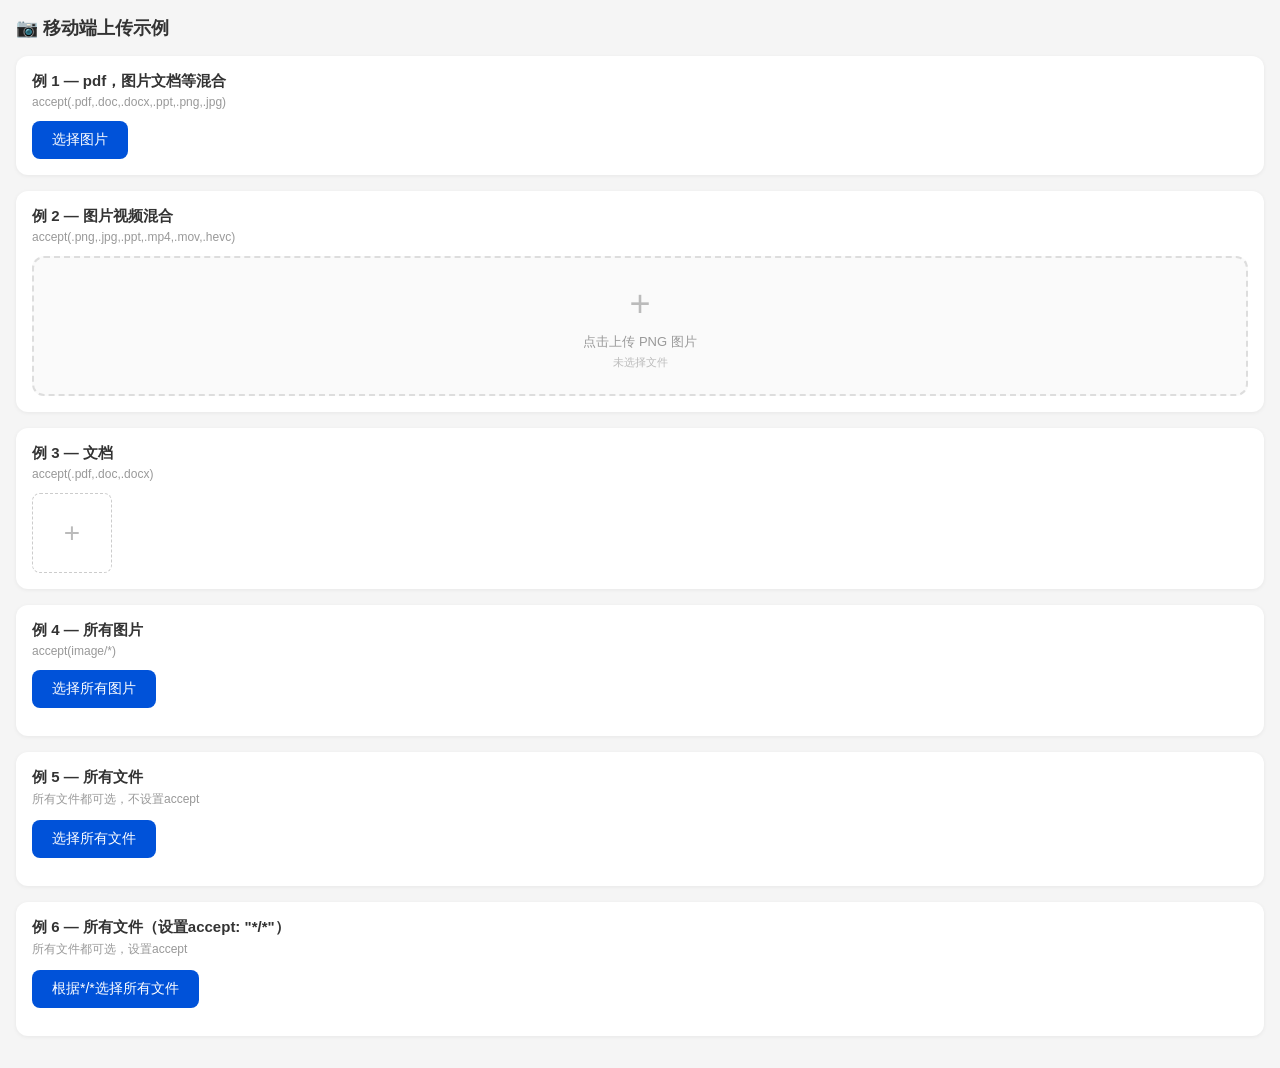
==== commit 818c0b84: "更新文档" ====
--- a/index.html
+++ b/index.html
@@ -146,5 +146,13 @@
   <ul class="file-list" id="fileList" style="margin-top:12px;"></ul>
 </div>
 
+<div class="card">
+  <div class="card-title">例 6 — 所有文件（设置accept: "*/*"）</div>
+  <div class="card-desc">所有文件都可选，设置accept</div>
+  <label class="btn btn-primary" for="file6">根据*/*选择所有文件</label>
+  <input id="file6" accept="*/*" type="file">
+  <ul class="file-list" id="fileList" style="margin-top:12px;"></ul>
+</div>
+
 </body>
 </html>
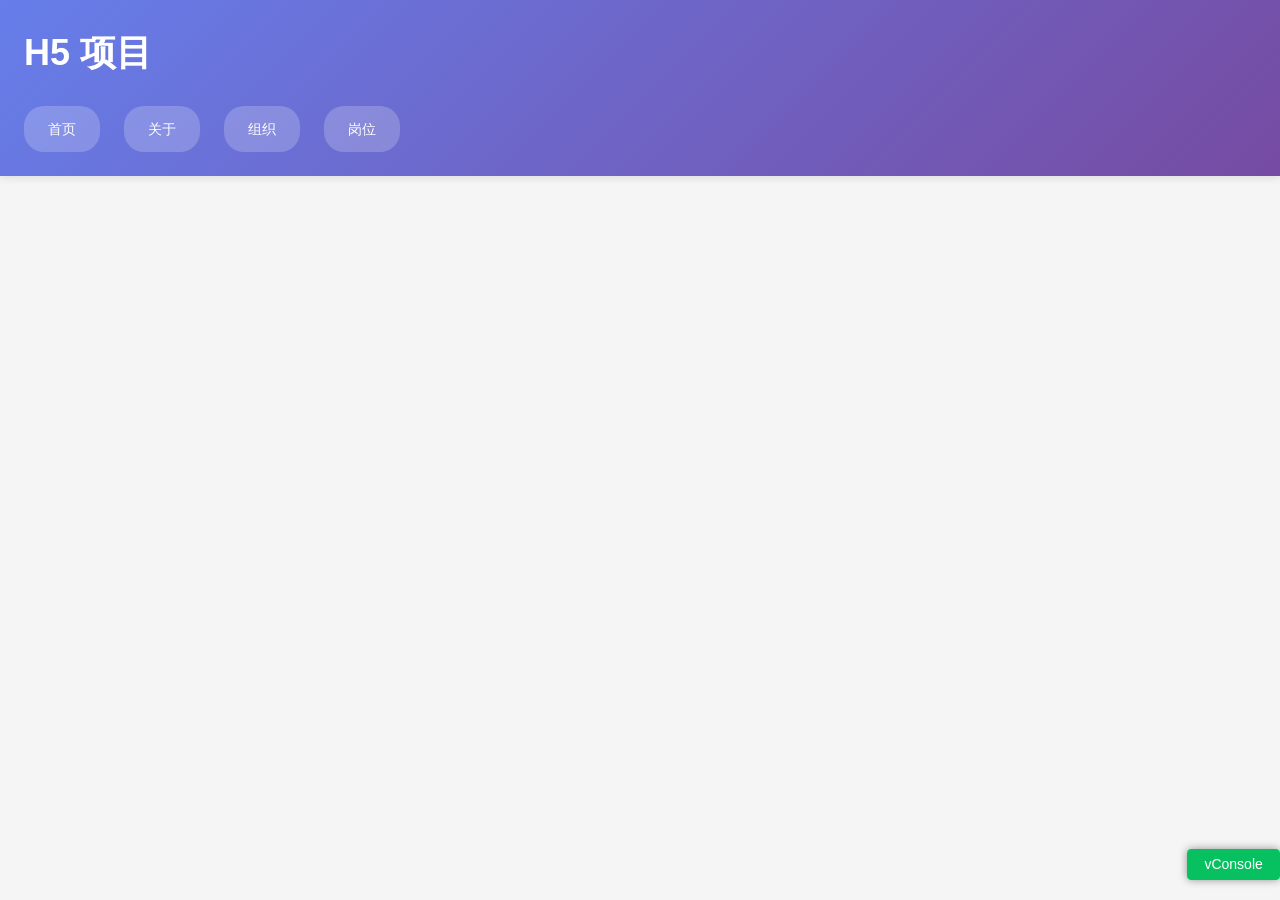
==== commit 8d0f5d4e: "更新站点文档" ====
--- a/index.html
+++ b/index.html
@@ -1,158 +1,18 @@
-<!DOCTYPE html>
-<html lang="zh-CN">
-<head>
-  <meta charset="UTF-8">
-  <meta name="viewport" content="width=device-width, initial-scale=1.0, maximum-scale=1.0, user-scalable=no">
-  <title>移动端上传示例</title>
-  <style>
-    *, *::before, *::after { box-sizing: border-box; margin: 0; padding: 0; }
-    body {
-      font-family: -apple-system, BlinkMacSystemFont, 'Segoe UI', Roboto, sans-serif;
-      background: #f5f5f5;
-      padding: 16px;
-      -webkit-tap-highlight-color: transparent;
-    }
-    h2 { font-size: 18px; margin-bottom: 16px; color: #333; }
-
-    /* ---- 公共卡片 ---- */
-    .card {
-      background: #fff;
-      border-radius: 12px;
-      padding: 16px;
-      margin-bottom: 16px;
-      box-shadow: 0 1px 4px rgba(0,0,0,.06);
-    }
-    .card-title { font-size: 15px; font-weight: 600; color: #333; margin-bottom: 4px; }
-    .card-desc  { font-size: 12px; color: #999; margin-bottom: 12px; }
-
-    /* ---- 隐藏原生 input ---- */
-    input[type="file"] { display: none; }
-
-    /* ---- 基础 btn ---- */
-    .btn {
-      display: inline-flex; align-items: center; justify-content: center;
-      padding: 10px 20px; border-radius: 8px; font-size: 14px; border: none;
-      cursor: pointer; transition: opacity .15s;
-    }
-    .btn:active { opacity: .7; }
-    .btn-primary { background: #0052d9; color: #fff; }
-    .btn-block  { width: 100%; }
-
-    /* ---- 例 1：基础按钮 ---- */
-    .example1 .upload-area { display: flex; align-items: center; gap: 12px; }
-    .example1 .file-name { font-size: 13px; color: #666; word-break: break-all; }
-
-    /* ---- 例 2：点击卡片区域上传 ---- */
-    .upload-box {
-      display: flex; flex-direction: column; align-items: center; justify-content: center;
-      height: 140px; border: 2px dashed #ddd; border-radius: 12px;
-      background: #fafafa; cursor: pointer; transition: border-color .2s;
-    }
-    .upload-box:active { border-color: #0052d9; }
-    .upload-box .icon { font-size: 36px; color: #bbb; margin-bottom: 8px; }
-    .upload-box .hint { font-size: 13px; color: #999; }
-    .upload-box .sub-hint { font-size: 11px; color: #bbb; margin-top: 4px; }
-
-    /* ---- 例 3：预览缩略图 ---- */
-    .preview-row { display: flex; flex-wrap: wrap; gap: 8px; }
-    .preview-item {
-      width: 80px; height: 80px; border-radius: 8px; overflow: hidden;
-      position: relative; border: 1px solid #eee;
-    }
-    .preview-item img { width: 100%; height: 100%; object-fit: cover; display: block; }
-    .preview-item .del {
-      position: absolute; top: 2px; right: 2px;
-      width: 20px; height: 20px; border-radius: 50%;
-      background: rgba(0,0,0,.5); color: #fff; font-size: 12px; line-height: 20px;
-      text-align: center; cursor: pointer;
-    }
-    .add-btn {
-      width: 80px; height: 80px; border: 1px dashed #ccc; border-radius: 8px;
-      display: flex; align-items: center; justify-content: center;
-      font-size: 28px; color: #bbb; cursor: pointer;
-    }
-    .add-btn:active { border-color: #0052d9; color: #0052d9; }
-
-    /* ---- 例 4：拍照 & 相册 ---- */
-    .action-sheet { display: flex; gap: 10px; }
-    .action-sheet .btn { flex: 1; }
-
-    /* ---- 例 5：多选 + 列表 ---- */
-    .file-list { list-style: none; }
-    .file-list li {
-      display: flex; align-items: center; justify-content: space-between;
-      padding: 10px 0; border-bottom: 1px solid #f0f0f0; font-size: 13px; color: #555;
-    }
-    .file-list li:last-child { border-bottom: none; }
-    .file-list .size { color: #aaa; font-size: 12px; margin-left: 8px; white-space: nowrap; }
-  </style>
-</head>
-<body>
-
-<h2>📷 移动端上传示例</h2>
-
-<!-- ==================== 例 1：基础按钮上传 ==================== -->
-<div class="card example1">
-  <div class="card-title">例 1 — pdf，图片文档等混合</div>
-  <div class="card-desc">accept(.pdf,.doc,.docx,.ppt,.png,.jpg)</div>
-  <div class="upload-area">
-    <label class="btn btn-primary" for="file1">选择图片</label>
-    <input id="file1" type="file" accept=".pdf,.doc,.docx,.ppt,.png,.jpg">
-    <span class="file-name" id="fileName1"></span>
-  </div>
-</div>
-
-<!-- ==================== 例 2：点击卡片区域上传 ==================== -->
-<div class="card">
-  <div class="card-title">例 2 — 图片视频混合</div>
-  <div class="card-desc">accept(.png,.jpg,.ppt,.mp4,.mov,.hevc)</div>
-  <label for="file2">
-    <div class="upload-box">
-      <span class="icon">+</span>
-      <span class="hint">点击上传 PNG 图片</span>
-      <span class="sub-hint" id="fileHint2">未选择文件</span>
-    </div>
-  </label>
-  <input id="file2" type="file" accept=".png,.jpg,.ppt,.mp4,.mov,.hevc">
-</div>
-
-<!-- ==================== 例 3：多张上传 + 缩略图预览 ==================== -->
-<div class="card">
-  <div class="card-title">例 3 — 文档</div>
-  <div class="card-desc">accept(.pdf,.doc,.docx)</div>
-  <div class="preview-row" id="previewRow">
-    <label for="file3" class="add-btn">+</label>
-  </div>
-  <input id="file3" type="file" accept=".pdf,.doc,.docx" multiple>
-</div>
-
-<!-- ==================== 例 4：拍照 / 相册分开 ==================== -->
-<div class="card">
-  <div class="card-title">例 4 — 所有图片</div>
-  <div class="card-desc">accept(image/*)</div>
-  <label class="btn btn-primary" for="fileAlbum">选择所有图片</label>
-  <div class="action-sheet">
-    <input id="fileAlbum" type="file" accept="image/*">
-  </div>
-  <div id="cameraResult" style="margin-top:12px;font-size:13px;color:#666;"></div>
-</div>
-
-<!-- ==================== 例 5：多选列表展示 ==================== -->
-<div class="card">
-  <div class="card-title">例 5 — 所有文件</div>
-  <div class="card-desc">所有文件都可选，不设置accept</div>
-  <label class="btn btn-primary" for="file5">选择所有文件</label>
-  <input id="file5" type="file">
-  <ul class="file-list" id="fileList" style="margin-top:12px;"></ul>
-</div>
-
-<div class="card">
-  <div class="card-title">例 6 — 所有文件（设置accept: "*/*"）</div>
-  <div class="card-desc">所有文件都可选，设置accept</div>
-  <label class="btn btn-primary" for="file6">根据*/*选择所有文件</label>
-  <input id="file6" accept="*/*" type="file">
-  <ul class="file-list" id="fileList" style="margin-top:12px;"></ul>
-</div>
-
-</body>
-</html>
+<!DOCTYPE html>
+<html lang="zh-CN">
+  <head>
+    <meta charset="UTF-8">
+    <link rel="icon" href="/favicon.ico">
+    <meta name="viewport" content="width=device-width, initial-scale=1.0, maximum-scale=1.0, user-scalable=no">
+    <title>H5 项目</title>
+    <script>
+      window.HR_BUILD_ENV = 'test'
+    </script>
+    <script type="module" crossorigin src="/assets/index-C8U4U8ts.js"></script>
+    <link rel="stylesheet" crossorigin href="/assets/index-2hzc_AG6.css">
+  </head>
+  <body>
+    <div id="app"></div>+
+  </body>
+</html>
--- a/assets/index-2hzc_AG6.css
+++ b/assets/index-2hzc_AG6.css
@@ -0,0 +1 @@
+.app[data-v-d55f39b5]{min-height:100vh;display:flex;flex-direction:column}.header[data-v-d55f39b5]{background:linear-gradient(135deg,#667eea,#764ba2);color:#fff;padding:1rem;box-shadow:0 2px 8px #0000001a}.header h1[data-v-d55f39b5]{margin:0 0 1rem;font-size:1.5rem}.nav[data-v-d55f39b5]{display:flex;gap:1rem}.nav a[data-v-d55f39b5]{color:#fff;text-decoration:none;padding:.5rem 1rem;border-radius:20px;background:#fff3;transition:all .3s}.nav a[data-v-d55f39b5]:hover,.nav a.router-link-active[data-v-d55f39b5]{background:#fff6}.main[data-v-d55f39b5]{flex:1;padding:1rem}.nav-box[data-v-63ea5085]{height:48px}.selector-box[data-v-63ea5085]{height:calc(100% - 48px)}.home[data-v-63ea5085]{max-width:600px;margin:0 auto}.card[data-v-63ea5085]{background:#fff;border-radius:12px;padding:1.5rem;box-shadow:0 2px 8px #0000001a;margin-bottom:1rem}.card h2[data-v-63ea5085]{margin-top:0;color:#333}.card p[data-v-63ea5085]{color:#666;line-height:1.6}.counter[data-v-63ea5085]{display:flex;align-items:center;gap:1rem;margin-top:1rem}.counter button[data-v-63ea5085]{width:40px;height:40px;border:none;border-radius:50%;background:#667eea;color:#fff;font-size:1.5rem;cursor:pointer;transition:all .3s}.counter button[data-v-63ea5085]:active{transform:scale(.95)}.counter span[data-v-63ea5085]{font-size:1.5rem;font-weight:700;color:#333;min-width:40px;text-align:center}.features[data-v-63ea5085]{background:#fff;border-radius:12px;padding:1.5rem;box-shadow:0 2px 8px #0000001a}.features h3[data-v-63ea5085]{margin-top:0;color:#333}.features ul[data-v-63ea5085]{list-style:none;padding:0}.features li[data-v-63ea5085]{padding:.5rem 0;color:#666;border-bottom:1px solid #f0f0f0}.features li[data-v-63ea5085]:last-child{border-bottom:none}.hr-staff-selector .staff-item .item-former-name{flex-shrink:0;height:14px;width:14px;margin-left:8px;background:url([data-uri])}.t-safe-area-top{padding-top:constant(safe-area-inset-top);padding-top:env(safe-area-inset-top)}.t-safe-area-bottom{padding-bottom:constant(safe-area-inset-bottom);padding-bottom:env(safe-area-inset-bottom)}:root,:root[theme-mode=light]{--td-brand-color-1: #f2f3ff;--td-brand-color-2: #d9e1ff;--td-brand-color-3: #b5c7ff;--td-brand-color-4: #8eabff;--td-brand-color-5: #618dff;--td-brand-color-6: #366ef4;--td-brand-color-7: #0052d9;--td-brand-color-8: #003cab;--td-brand-color-9: #002a7c;--td-brand-color-10: #001a57;--td-warning-color-1: #fff1e9;--td-warning-color-2: #ffd9c2;--td-warning-color-3: #ffb98c;--td-warning-color-4: #fa9550;--td-warning-color-5: #e37318;--td-warning-color-6: #be5a00;--td-warning-color-7: #954500;--td-warning-color-8: #713300;--td-warning-color-9: #532300;--td-warning-color-10: #3b1700;--td-error-color-1: #fff0ed;--td-error-color-2: #ffd8d2;--td-error-color-3: #ffb9b0;--td-error-color-4: #ff9285;--td-error-color-5: #f6685d;--td-error-color-6: #d54941;--td-error-color-7: #ad352f;--td-error-color-8: #881f1c;--td-error-color-9: #68070a;--td-error-color-10: #490002;--td-success-color-1: #e3f9e9;--td-success-color-2: #c6f3d7;--td-success-color-3: #92dab2;--td-success-color-4: #56c08d;--td-success-color-5: #2ba471;--td-success-color-6: #008858;--td-success-color-7: #006c45;--td-success-color-8: #005334;--td-success-color-9: #003b23;--td-success-color-10: #002515;--td-gray-color-1: #f3f3f3;--td-gray-color-2: #eee;--td-gray-color-3: #e7e7e7;--td-gray-color-4: #dcdcdc;--td-gray-color-5: #c5c5c5;--td-gray-color-6: #a6a6a6;--td-gray-color-7: #8b8b8b;--td-gray-color-8: #777;--td-gray-color-9: #5e5e5e;--td-gray-color-10: #4b4b4b;--td-gray-color-11: #383838;--td-gray-color-12: #2c2c2c;--td-gray-color-13: #242424;--td-gray-color-14: #181818;--td-font-white-1: #ffffff;--td-font-white-2: rgba(255, 255, 255, .55);--td-font-white-3: rgba(255, 255, 255, .35);--td-font-white-4: rgba(255, 255, 255, .22);--td-font-gray-1: rgba(0, 0, 0, .9);--td-font-gray-2: rgba(0, 0, 0, .6);--td-font-gray-3: rgba(0, 0, 0, .4);--td-font-gray-4: rgba(0, 0, 0, .26);--td-brand-color: var(--td-brand-color-7);--td-warning-color: var(--td-warning-color-5);--td-error-color: var(--td-error-color-6);--td-success-color: var(--td-success-color-5);--td-brand-color-focus: var(--td-brand-color-1);--td-brand-color-active: var(--td-brand-color-8);--td-brand-color-disabled: var(--td-brand-color-3);--td-brand-color-light: var(--td-brand-color-1);--td-brand-color-light-active: var(--td-brand-color-2);--td-warning-color-active: var(--td-warning-color-6);--td-warning-color-disabled: var(--td-warning-color-3);--td-warning-color-focus: var(--td-warning-color-2);--td-warning-color-light: var(--td-warning-color-1);--td-warning-color-light-active: var(--td-warning-color-2);--td-error-color-focus: var(--td-error-color-2);--td-error-color-active: var(--td-error-color-7);--td-error-color-disabled: var(--td-error-color-3);--td-error-color-light: var(--td-error-color-1);--td-error-color-light-active: var(--td-error-color-2);--td-success-color-focus: var(--td-success-color-2);--td-success-color-active: var(--td-success-color-6);--td-success-color-disabled: var(--td-success-color-3);--td-success-color-light: var(--td-success-color-1);--td-success-color-light-active: var(--td-success-color-2);--td-mask-active: rgba(0, 0, 0, .6);--td-mask-disabled: rgba(255, 255, 255, .6);--td-mask-background: rgba(255, 255, 255, .96);--td-bg-color-page: var(--td-gray-color-1);--td-bg-color-container: var(--td-font-white-1);--td-bg-color-container-active: var(--td-gray-color-3);--td-bg-color-secondarycontainer: var(--td-gray-color-1);--td-bg-color-secondarycontainer-active: var(--td-gray-color-4);--td-bg-color-component: var(--td-gray-color-3);--td-bg-color-component-active: var(--td-gray-color-6);--td-bg-color-component-disabled: var(--td-gray-color-2);--td-bg-color-secondarycomponent: var(--td-gray-color-4);--td-bg-color-secondarycomponent-active: var(--td-gray-color-6);--td-bg-color-specialcomponent: #fff;--td-text-color-primary: var(--td-font-gray-1);--td-text-color-secondary: var(--td-font-gray-2);--td-text-color-placeholder: var(--td-font-gray-3);--td-text-color-disabled: var(--td-font-gray-4);--td-text-color-anti: var(--td-font-white-1);--td-text-color-brand: var(--td-brand-color);--td-text-color-link: var(--td-brand-color);--td-text-color-watermark: rgba(0, 0, 0, .1);--td-border-level-1-color: var(--td-gray-color-3);--td-component-stroke: var(--td-gray-color-3);--td-border-level-2-color: var(--td-gray-color-4);--td-component-border: var(--td-gray-color-4);--td-shadow-1: 0 1px 10px rgba(0, 0, 0, .05), 0 4px 5px rgba(0, 0, 0, .08), 0 2px 4px -1px rgba(0, 0, 0, .12);--td-shadow-2: 0 3px 14px 2px rgba(0, 0, 0, .05), 0 8px 10px 1px rgba(0, 0, 0, .06), 0 5px 5px -3px rgba(0, 0, 0, .1);--td-shadow-3: 0 6px 30px 5px rgba(0, 0, 0, .05), 0 16px 24px 2px rgba(0, 0, 0, .04), 0 8px 10px -5px rgba(0, 0, 0, .08);--td-shadow-4: 0 2px 8px 0 rgba(0, 0, 0, .06);--td-shadow-inset-top: inset 0 .5px 0 #dcdcdc;--td-shadow-inset-right: inset .5px 0 0 #dcdcdc;--td-shadow-inset-bottom: inset 0 -.5px 0 #dcdcdc;--td-shadow-inset-left: inset -.5px 0 0 #dcdcdc;--td-table-shadow-color: rgba(0, 0, 0, .08);--td-scrollbar-color: rgba(0, 0, 0, .1);--td-scrollbar-hover-color: rgba(0, 0, 0, .3);--td-scroll-track-color: #fff}:root.dark,:root[theme-mode=dark]{--td-brand-color-1: #1b2f51;--td-brand-color-2: #173463;--td-brand-color-3: #143975;--td-brand-color-4: #103d88;--td-brand-color-5: #0d429a;--td-brand-color-6: #054bbe;--td-brand-color-7: #2667d4;--td-brand-color-8: #4582e6;--td-brand-color-9: #699ef5;--td-brand-color-10: #96bbf8;--td-warning-color-1: #4f2a1d;--td-warning-color-2: #582f21;--td-warning-color-3: #733c23;--td-warning-color-4: #a75d2b;--td-warning-color-5: #cf6e2d;--td-warning-color-6: #dc7633;--td-warning-color-7: #e8935c;--td-warning-color-8: #ecbf91;--td-warning-color-9: #eed7bf;--td-warning-color-10: #f3e9dc;--td-error-color-1: #472324;--td-error-color-2: #5e2a2d;--td-error-color-3: #703439;--td-error-color-4: #83383e;--td-error-color-5: #a03f46;--td-error-color-6: #c64751;--td-error-color-7: #de6670;--td-error-color-8: #ec888e;--td-error-color-9: #edb1b6;--td-error-color-10: #eeced0;--td-success-color-1: #193a2a;--td-success-color-2: #1a4230;--td-success-color-3: #17533d;--td-success-color-4: #0d7a55;--td-success-color-5: #059465;--td-success-color-6: #43af8a;--td-success-color-7: #46bf96;--td-success-color-8: #80d2b6;--td-success-color-9: #b4e1d3;--td-success-color-10: #deede8;--td-gray-color-1: #f3f3f3;--td-gray-color-2: #eee;--td-gray-color-3: #e8e8e8;--td-gray-color-4: #ddd;--td-gray-color-5: #c6c6c6;--td-gray-color-6: #a6a6a6;--td-gray-color-7: #8b8b8b;--td-gray-color-8: #777;--td-gray-color-9: #5e5e5e;--td-gray-color-10: #4b4b4b;--td-gray-color-11: #383838;--td-gray-color-12: #2c2c2c;--td-gray-color-13: #242424;--td-gray-color-14: #181818;--td-font-white-1: rgba(255, 255, 255, .9);--td-font-white-2: rgba(255, 255, 255, .55);--td-font-white-3: rgba(255, 255, 255, .35);--td-font-white-4: rgba(255, 255, 255, .22);--td-font-gray-1: rgba(0, 0, 0, .9);--td-font-gray-2: rgba(0, 0, 0, .6);--td-font-gray-3: rgba(0, 0, 0, .4);--td-font-gray-4: rgba(0, 0, 0, .26);--td-brand-color: var(--td-brand-color-8);--td-warning-color: var(--td-warning-color-5);--td-error-color: var(--td-error-color-6);--td-success-color: var(--td-success-color-5);--td-brand-color-focus: var(--td-brand-color-1);--td-brand-color-active: var(--td-brand-color-9);--td-brand-color-disabled: var(--td-brand-color-3);--td-brand-color-light: var(--td-brand-color-1);--td-brand-color-light-active: var(--td-brand-color-2);--td-warning-color-focus: var(--td-warning-color-2);--td-warning-color-active: var(--td-warning-color-4);--td-warning-color-disabled: var(--td-warning-color-3);--td-warning-color-light: var(--td-warning-color-1);--td-warning-color-light-active: var(--td-warning-color-2);--td-error-color-focus: var(--td-error-color-2);--td-error-color-active: var(--td-error-color-5);--td-error-color-disabled: var(--td-error-color-3);--td-error-color-light: var(--td-error-color-1);--td-error-color-light-active: var(--td-error-color-2);--td-success-color-focus: var(--td-success-color-2);--td-success-color-active: var(--td-success-color-4);--td-success-color-disabled: var(--td-success-color-3);--td-success-color-light: var(--td-success-color-1);--td-success-color-light-active: var(--td-success-color-2);--td-mask-active: rgba(0, 0, 0, .4);--td-mask-disabled: rgba(0, 0, 0, .6);--td-mask-background: rgba(36, 36, 36, .96);--td-bg-color-page: var(--td-gray-color-14);--td-bg-color-container: var(--td-gray-color-13);--td-bg-color-secondarycontainer: var(--td-gray-color-12);--td-bg-color-component: var(--td-gray-color-11);--td-bg-color-container-active: var(--td-gray-color-12);--td-bg-color-secondarycontainer-active: var(--td-gray-color-11);--td-bg-color-component-active: var(--td-gray-color-10);--td-bg-color-component-disabled: var(--td-gray-color-12);--td-bg-color-specialcomponent: transparent;--td-text-color-primary: var(--td-font-white-1);--td-text-color-secondary: var(--td-font-white-2);--td-text-color-placeholder: var(--td-font-white-3);--td-text-color-disabled: var(--td-font-white-4);--td-text-color-anti: var(--td-font-white-1);--td-text-color-brand: var(--td-brand-color-8);--td-text-color-link: var(--td-brand-color-8);--td-text-color-watermark: rgba(255, 255, 255, .1);--td-border-level-1-color: var(--td-gray-color-11);--td-component-stroke: var(--td-gray-color-11);--td-border-level-2-color: var(--td-gray-color-9);--td-component-border: var(--td-gray-color-9);--td-shadow-1: 0 4px 6px rgba(0, 0, 0, .06), 0 1px 10px rgba(0, 0, 0, .08), 0 2px 4px rgba(0, 0, 0, .12);--td-shadow-2: 0 8px 10px rgba(0, 0, 0, .12), 0 3px 14px rgba(0, 0, 0, .1), 0 5px 5px rgba(0, 0, 0, .16);--td-shadow-3: 0 16px 24px rgba(0, 0, 0, .14), 0 6px 30px rgba(0, 0, 0, .12), 0 8px 10px rgba(0, 0, 0, .2);--td-shadow-inset-top: inset 0 .5px 0 #5e5e5e;--td-shadow-inset-right: inset .5px 0 0 #5e5e5e;--td-shadow-inset-bottom: inset 0 -.5px 0 #5e5e5e;--td-shadow-inset-left: inset -.5px 0 0 #5e5e5e;--td-table-shadow-color: rgba(0, 0, 0, .55);--td-scrollbar-color: rgba(255, 255, 255, .1);--td-scroll-track-color: #333}:root{--td-radius-small: 3px;--td-radius-default: 6px;--td-radius-large: 9px;--td-radius-extraLarge: 12px;--td-radius-round: 999px;--td-radius-circle: 50%}:root{--td-font-family: PingFang SC, Microsoft YaHei, Arial Regular;--td-font-family-medium: PingFang SC, Microsoft YaHei, Arial Medium;--td-font-size-link-small: 12px;--td-font-size-link-medium: 14px;--td-font-size-link-large: 16px;--td-font-size-mark-extraSmall: 10px;--td-font-size-mark-small: 12px;--td-font-size-mark-medium: 14px;--td-font-size-mark-large: 16px;--td-font-size-body-extraSmall: 10px;--td-font-size-body-small: 12px;--td-font-size-body-medium: 14px;--td-font-size-body-large: 16px;--td-font-size-title-small: 14px;--td-font-size-title-medium: 16px;--td-font-size-title-large: 18px;--td-font-size-title-extraLarge: 20px;--td-font-size-headline-small: 24px;--td-font-size-headline-medium: 28px;--td-font-size-headline-large: 36px;--td-font-size-display-medium: 48px;--td-font-size-display-large: 64px;--td-line-height-link-small: 20px;--td-line-height-link-medium: 22px;--td-line-height-link-large: 24px;--td-line-height-mark-extraSmall: 16px;--td-line-height-mark-small: 20px;--td-line-height-mark-medium: 22px;--td-line-height-mark-large: 24px;--td-line-height-body-extraSmall: 16px;--td-line-height-body-small: 20px;--td-line-height-body-medium: 22px;--td-line-height-body-large: 24px;--td-line-height-title-small: 22px;--td-line-height-title-medium: 24px;--td-line-height-title-large: 26px;--td-line-height-title-extraLarge: 28px;--td-line-height-headline-small: 32px;--td-line-height-headline-medium: 36px;--td-line-height-headline-large: 44px;--td-line-height-display-medium: 56px;--td-line-height-display-large: 72px;--td-font-link-small: var(--td-font-size-link-small) / var(--td-line-height-link-small) var(--td-font-family);--td-font-link-medium: var(--td-font-size-link-medium) / var(--td-line-height-link-medium) var(--td-font-family);--td-font-link-large: var(--td-font-size-link-large) / var(--td-line-height-link-large) var(--td-font-family);--td-font-mark-extraSmall: 600 var(--td-font-size-mark-extraSmall) / var(--td-line-height-mark-extraSmall) var(--td-font-family);--td-font-mark-small: 600 var(--td-font-size-mark-small) / var(--td-line-height-mark-small) var(--td-font-family);--td-font-mark-medium: 600 var(--td-font-size-mark-medium) / var(--td-line-height-mark-medium) var(--td-font-family);--td-font-mark-large: 600 var(--td-font-size-mark-large) / var(--td-line-height-mark-large) var(--td-font-family);--td-font-body-extraSmall: var(--td-font-size-body-extraSmall) / var(--td-line-height-body-extraSmall) var(--td-font-family);--td-font-body-small: var(--td-font-size-body-small) / var(--td-line-height-body-small) var(--td-font-family);--td-font-body-medium: var(--td-font-size-body-medium) / var(--td-line-height-body-medium) var(--td-font-family);--td-font-body-large: var(--td-font-size-body-large) / var(--td-line-height-body-large) var(--td-font-family);--td-font-title-small: 600 var(--td-font-size-title-small) / var(--td-line-height-title-small) var(--td-font-family);--td-font-title-medium: 600 var(--td-font-size-title-medium) / var(--td-line-height-title-medium) var(--td-font-family);--td-font-title-large: 600 var(--td-font-size-title-large) / var(--td-line-height-title-large) var(--td-font-family);--td-font-title-extraLarge: 600 var(--td-font-size-title-extraLarge) / var(--td-line-height-title-extraLarge) var(--td-font-family);--td-font-headline-small: 600 var(--td-font-size-headline-small) / var(--td-line-height-headline-small) var(--td-font-family);--td-font-headline-medium: 600 var(--td-font-size-headline-medium) / var(--td-line-height-headline-medium) var(--td-font-family);--td-font-headline-large: 600 var(--td-font-size-headline-large) / var(--td-line-height-headline-large) var(--td-font-family);--td-font-display-medium: 600 var(--td-font-size-display-medium) / var(--td-line-height-display-medium) var(--td-font-family);--td-font-display-large: 600 var(--td-font-size-display-large) / var(--td-line-height-display-large) var(--td-font-family);--td-font-size: 10px;--td-font-size-xs: var(--td-font-size-body-extraSmall);--td-font-size-s: var(--td-font-size-body-small);--td-font-size-base: var(--td-font-size-title-small);--td-font-size-m: var(--td-font-size-title-medium);--td-font-size-l: var(--td-font-size-title-large);--td-font-size-xl: var(--td-font-size-title-extraLarge);--td-font-size-xxl: var(--td-font-size-headline-large)}:root{--td-spacer: 8px;--td-spacer-1: 12px;--td-spacer-2: 16px;--td-spacer-3: 24px;--td-spacer-4: 32px;--td-spacer-5: 48px;--td-spacer-6: 80px}:root,:root[theme-mode=light]{--td-switch-dot-disabled-color: var(--td-font-white-1);--td-switch-loading-color: var(--td-brand-color)}:root.dark,:root[theme-mode=dark]{--td-button-primary-disabled-color: var(--td-font-white-4);--td-skeleton-animation-gradient: rgba(255, 255, 255, .06);--td-slider-dot-bg-color: var(--td-gray-color-4);--td-slider-dot-disabled-bg-color: var(--td-gray-color-11);--td-slider-dot-disabled-border-color: var(--td-gray-color-12);--td-switch-dot-disabled-color: var(--td-font-white-2);--td-switch-loading-color: var(--td-font-white-1)}.t-loading{display:-webkit-box;display:-ms-flexbox;display:flex;-webkit-box-align:center;-ms-flex-align:center;align-items:center;position:relative;color:var(--td-loading-color, var(--td-brand-color, var(--td-brand-color-7, #0052d9)))}.t-loading--inherit-color{color:inherit}.t-loading--vertical{-webkit-box-orient:vertical;-webkit-box-direction:normal;-ms-flex-direction:column;flex-direction:column}.t-loading--vertical .t-loading__text{margin-left:0;margin-top:6px}.t-loading__bar{pointer-events:none}.t-loading__text{color:var(--td-loading-text-color, var(--td-text-color-primary, var(--td-font-gray-1, rgba(0, 0, 0, .9))));font:var(--td-loading-text-font, var(--td-font-body-small));margin-left:6px}.t-loading__text--only{margin-left:0}.t-loading__gradient{display:-webkit-box;display:-ms-flexbox;display:flex;-webkit-box-pack:center;-ms-flex-pack:center;justify-content:center;-webkit-box-align:center;-ms-flex-align:center;align-items:center;vertical-align:middle}.t-loading__gradient-conic{width:100%;height:100%;background:conic-gradient(from 90deg at 50% 50%,#fff 0deg,currentColor 360deg);border-radius:50%;mask:radial-gradient(transparent calc(50% - .5px),#fff 50%);-webkit-mask:radial-gradient(transparent calc(50% - .5px),#fff 50%)}.t-loading__spinner{position:relative;display:inline-block;width:20px;max-width:100%;height:20px;max-height:100%;vertical-align:middle;-webkit-animation:t-rotate .8s linear infinite;animation:t-rotate .8s linear infinite;-webkit-animation-timing-function:steps(12);animation-timing-function:steps(12)}.t-loading__spinner--line{position:absolute;top:0;left:0;width:100%;height:100%}.t-loading__spinner--line:before{display:block;width:2px;height:25%;margin:0 auto;background-color:var(--td-loading-line-bg-color, var(--td-text-color-primary, var(--td-font-gray-1, rgba(0, 0, 0, .9))));border-radius:40%;content:" "}.t-loading__dot{width:20%;height:20%;border-radius:50%;background-color:currentColor;-webkit-animation-duration:1.8s;animation-duration:1.8s;-webkit-animation-name:dotting;animation-name:dotting;-webkit-animation-timing-function:linear;animation-timing-function:linear;-webkit-animation-iteration-count:infinite;animation-iteration-count:infinite;-webkit-animation-fill-mode:both;animation-fill-mode:both}.t-loading__dot--paused{-webkit-animation-play-state:paused;animation-play-state:paused}.t-loading__dots{display:-webkit-box;display:-ms-flexbox;display:flex;-webkit-box-pack:justify;-ms-flex-pack:justify;justify-content:space-between;-webkit-box-align:center;-ms-flex-align:center;align-items:center;-webkit-animation:none;animation:none}.t-loading__parent,.t-loading__parent--relative{position:relative}.t-loading--lock{overflow:hidden}.t-loading--full{z-index:var(--td-loading-z-index, 3500);position:absolute;top:0;left:0;bottom:0;right:0;display:-webkit-box;display:-ms-flexbox;display:flex;-webkit-box-align:center;-ms-flex-align:center;align-items:center;vertical-align:middle;-webkit-box-pack:center;-ms-flex-pack:center;justify-content:center;background-color:var(--td-loading-full-bg-color, rgba(255, 255, 255, .6))}.t-loading--fullscreen{position:fixed;display:-webkit-box;display:-ms-flexbox;display:flex;-webkit-box-align:center;-ms-flex-align:center;align-items:center;vertical-align:middle;-webkit-box-pack:center;-ms-flex-pack:center;justify-content:center;top:0;left:0;width:100%;height:100%;z-index:var(--td-loading-z-index, 3500);background-color:var(--td-loading-full-bg-color, rgba(255, 255, 255, .6))}.t-loading--center{display:-webkit-inline-box;display:-ms-inline-flexbox;display:inline-flex;-webkit-box-align:center;-ms-flex-align:center;align-items:center;vertical-align:middle;-webkit-box-pack:center;-ms-flex-pack:center;justify-content:center}.t-loading__spinner--line-1{-webkit-transform:rotate(30deg);transform:rotate(30deg);opacity:1}.t-loading__spinner--line-2{-webkit-transform:rotate(60deg);transform:rotate(60deg);opacity:.9375}.t-loading__spinner--line-3{-webkit-transform:rotate(90deg);transform:rotate(90deg);opacity:.875}.t-loading__spinner--line-4{-webkit-transform:rotate(120deg);transform:rotate(120deg);opacity:.8125}.t-loading__spinner--line-5{-webkit-transform:rotate(150deg);transform:rotate(150deg);opacity:.75}.t-loading__spinner--line-6{-webkit-transform:rotate(180deg);transform:rotate(180deg);opacity:.6875}.t-loading__spinner--line-7{-webkit-transform:rotate(210deg);transform:rotate(210deg);opacity:.625}.t-loading__spinner--line-8{-webkit-transform:rotate(240deg);transform:rotate(240deg);opacity:.5625}.t-loading__spinner--line-9{-webkit-transform:rotate(270deg);transform:rotate(270deg);opacity:.5}.t-loading__spinner--line-10{-webkit-transform:rotate(300deg);transform:rotate(300deg);opacity:.4375}.t-loading__spinner--line-11{-webkit-transform:rotate(330deg);transform:rotate(330deg);opacity:.375}.t-loading__spinner--line-12{-webkit-transform:rotate(360deg);transform:rotate(360deg);opacity:.3125}@-webkit-keyframes t-rotate{0%{-webkit-transform:rotate(0deg);transform:rotate(0)}to{-webkit-transform:rotate(360deg);transform:rotate(360deg)}}@keyframes t-rotate{0%{-webkit-transform:rotate(0deg);transform:rotate(0)}to{-webkit-transform:rotate(360deg);transform:rotate(360deg)}}@-webkit-keyframes dotting{0%{opacity:.15}1%{opacity:.8}33%{opacity:.8}34%{opacity:.15}to{opacity:.15}}@keyframes dotting{0%{opacity:.15}1%{opacity:.8}33%{opacity:.8}34%{opacity:.15}to{opacity:.15}}.t-button--size-extra-small{font-size:var(--td-button-extra-small-font-size, var(--td-font-size-base, 14px));padding-left:var(--td-button-extra-small-padding-horizontal, 8px);padding-right:var(--td-button-extra-small-padding-horizontal, 8px);height:var(--td-button-extra-small-height, 28px)}.t-button--size-extra-small .t-button__icon{font-size:var(--td-button-extra-small-icon-size, 18px)}.t-button--size-small{font-size:var(--td-button-small-font-size, var(--td-font-size-base, 14px));padding-left:var(--td-button-small-padding-horizontal, 12px);padding-right:var(--td-button-small-padding-horizontal, 12px);height:var(--td-button-small-height, 32px)}.t-button--size-small .t-button__icon{font-size:var(--td-button-small-icon-size, 18px)}.t-button--size-medium{font-size:var(--td-button-medium-font-size, var(--td-font-size-m, 16px));padding-left:var(--td-button-medium-padding-horizontal, 16px);padding-right:var(--td-button-medium-padding-horizontal, 16px);height:var(--td-button-medium-height, 40px)}.t-button--size-medium .t-button__icon{font-size:var(--td-button-medium-icon-size, 20px)}.t-button--size-large{font-size:var(--td-button-large-font-size, var(--td-font-size-m, 16px));padding-left:var(--td-button-large-padding-horizontal, 20px);padding-right:var(--td-button-large-padding-horizontal, 20px);height:var(--td-button-large-height, 48px)}.t-button--size-large .t-button__icon{font-size:var(--td-button-large-icon-size, 24px)}.t-button--default{color:var(--td-button-default-color, var(--td-text-color-primary, var(--td-font-gray-1, rgba(0, 0, 0, .9))));background-color:var(--td-button-default-bg-color, var(--td-bg-color-component, var(--td-gray-color-3, #e7e7e7)))}.t-button--default:after{border-width:var(--td-button-border-width, 2px);border-color:var(--td-button-default-border-color, var(--td-bg-color-component, var(--td-gray-color-3, #e7e7e7)))}.t-button--default.t-button--hover{z-index:0}.t-button--default.t-button--hover:after{background-color:var(--td-button-default-active-bg-color, var(--td-bg-color-component-active, var(--td-gray-color-6, #a6a6a6)));border-color:var(--td-button-default-active-border-color, var(--td-bg-color-component-active, var(--td-gray-color-6, #a6a6a6)))}.t-button--default.t-button--disabled{color:var(--td-button-default-disabled-color, var(--td-text-color-disabled, var(--td-font-gray-4, rgba(0, 0, 0, .26))));background-color:var(--td-button-default-disabled-bg, var(--td-bg-color-component-disabled, var(--td-gray-color-2, #eeeeee)))}.t-button--default.t-button--disabled:after{border-color:var(--td-button-default-disabled-border-color, var(--td-bg-color-component-disabled, var(--td-gray-color-2, #eeeeee)))}.t-button--primary{color:var(--td-button-primary-color, var(--td-font-white-1, #ffffff));background-color:var(--td-button-primary-bg-color, var(--td-brand-color, var(--td-brand-color-7, #0052d9)))}.t-button--primary:after{border-width:var(--td-button-border-width, 2px);border-color:var(--td-button-primary-border-color, var(--td-brand-color, var(--td-brand-color-7, #0052d9)))}.t-button--primary.t-button--hover{z-index:0}.t-button--primary.t-button--hover:after{background-color:var(--td-button-primary-active-bg-color, var(--td-brand-color-active, var(--td-brand-color-8, #003cab)));border-color:var(--td-button-primary-active-border-color, var(--td-brand-color-active, var(--td-brand-color-8, #003cab)))}.t-button--primary.t-button--disabled{color:var(--td-button-primary-disabled-color, var(--td-font-white-1, #ffffff));background-color:var(--td-button-primary-disabled-bg, var(--td-brand-color-disabled, var(--td-brand-color-3, #b5c7ff)))}.t-button--primary.t-button--disabled:after{border-color:var(--td-button-primary-disabled-border-color, var(--td-brand-color-disabled, var(--td-brand-color-3, #b5c7ff)))}.t-button--light{color:var(--td-button-light-color, var(--td-brand-color, var(--td-brand-color-7, #0052d9)));background-color:var(--td-button-light-bg-color, var(--td-brand-color-light, var(--td-brand-color-1, #f2f3ff)))}.t-button--light:after{border-width:var(--td-button-border-width, 2px);border-color:var(--td-button-light-border-color, var(--td-brand-color-light, var(--td-brand-color-1, #f2f3ff)))}.t-button--light.t-button--hover{z-index:0}.t-button--light.t-button--hover:after{background-color:var(--td-button-light-active-bg-color, var(--td-brand-color-light-active, var(--td-brand-color-2, #d9e1ff)));border-color:var(--td-button-light-active-border-color, var(--td-brand-color-light-active, var(--td-brand-color-2, #d9e1ff)))}.t-button--light.t-button--disabled{color:var(--td-button-light-disabled-color, var(--td-brand-color-disabled, var(--td-brand-color-3, #b5c7ff)));background-color:var(--td-button-light-disabled-bg, var(--td-brand-color-light, var(--td-brand-color-1, #f2f3ff)))}.t-button--light.t-button--disabled:after{border-color:var(--td-button-light-disabled-border-color, var(--td-brand-color-light, var(--td-brand-color-1, #f2f3ff)))}.t-button--danger{color:var(--td-button-danger-color, var(--td-font-white-1, #ffffff));background-color:var(--td-button-danger-bg-color, var(--td-error-color, var(--td-error-color-6, #d54941)))}.t-button--danger:after{border-width:var(--td-button-border-width, 2px);border-color:var(--td-button-danger-border-color, var(--td-error-color, var(--td-error-color-6, #d54941)))}.t-button--danger.t-button--hover{z-index:0}.t-button--danger.t-button--hover:after{background-color:var(--td-button-danger-active-bg-color, var(--td-error-color-7, #ad352f));border-color:var(--td-button-danger-active-border-color, var(--td-error-color-7, #ad352f))}.t-button--danger.t-button--disabled{color:var(--td-button-danger-disabled-color, var(--td-error-color-disabled, var(--td-error-color-3, #ffb9b0)));background-color:var(--td-button-danger-disabled-bg, var(--td-error-color-3, #ffb9b0))}.t-button--danger.t-button--disabled:after{border-color:var(--td-button-danger-disabled-border-color, var(--td-error-color-3, #ffb9b0))}.t-button{display:-webkit-inline-box;display:-ms-inline-flexbox;display:inline-flex;-webkit-box-align:center;-ms-flex-align:center;align-items:center;-webkit-box-pack:center;-ms-flex-pack:center;justify-content:center;position:relative;white-space:nowrap;text-align:center;border:none;background-image:none;-webkit-transition:all .3s;transition:all .3s;border-radius:var(--td-button-border-radius, var(--td-radius-default, 6px));outline:none;font-family:PingFang SC,Microsoft YaHei,Arial Regular;font-weight:var(--td-button-font-weight, 600);vertical-align:top;cursor:pointer;-webkit-tap-highlight-color:transparent;-webkit-user-select:none;-moz-user-select:none;-ms-user-select:none;user-select:none;-ms-touch-action:manipulation;touch-action:manipulation;-webkit-appearance:none}.t-button:after{content:"";display:block;position:absolute;left:0;top:0;width:200%;height:200%;-webkit-transform:scale(.5);transform:scale(.5);-webkit-transform-origin:0 0;transform-origin:0 0;border-radius:calc(var(--td-button-border-radius, var(--td-radius-default, 6px)) * 2);border-style:solid;-webkit-box-sizing:border-box;box-sizing:border-box}.t-button--text{color:var(--td-button-default-color, var(--td-text-color-primary, var(--td-font-gray-1, rgba(0, 0, 0, .9))));background:none}.t-button--text:after{border:0}.t-button--text.t-button--hover:after{background-color:var(--td-button-default-text-active-bg-color, var(--td-bg-color-container-active, var(--td-gray-color-3, #e7e7e7)))}.t-button--text.t-button--primary{color:var(--td-button-primary-text-color, var(--td-brand-color, var(--td-brand-color-7, #0052d9)));background:none}.t-button--text.t-button--primary.t-button--hover:after{background-color:var(--td-button-primary-text-active-bg-color, var(--td-bg-color-container-active, var(--td-gray-color-3, #e7e7e7)))}.t-button--text.t-button--primary.t-button--disabled{color:var(--td-button-primary-text-disabled-color, var(--td-brand-color-disabled, var(--td-brand-color-3, #b5c7ff)));background:none}.t-button--text.t-button--danger{color:var(--td-button-danger-text-color, var(--td-error-color, var(--td-error-color-6, #d54941)));background:none}.t-button--text.t-button--danger.t-button--hover:after{background-color:var(--td-button-danger-text-active-bg-color, var(--td-bg-color-container-active, var(--td-gray-color-3, #e7e7e7)))}.t-button--text.t-button--danger.t-button--disabled{color:var(--td-button-danger-text-disabled-color, var(--td-button-danger-disabled-color, var(--td-error-color-disabled, var(--td-error-color-3, #ffb9b0))));background:none}.t-button--text.t-button--light{color:var(--td-button-light-text-color, var(--td-brand-color, var(--td-brand-color-7, #0052d9)));background:none}.t-button--text.t-button--light.t-button--hover:after{background-color:var(--td-button-light-text-active-bg-color, var(--td-bg-color-container-active, var(--td-gray-color-3, #e7e7e7)))}.t-button--text.t-button--disabled{color:var(--td-button-default-disabled-color, var(--td-text-color-disabled, var(--td-font-gray-4, rgba(0, 0, 0, .26))))}.t-button--dashed,.t-button--outline{color:var(--td-button-default-outline-color, var(--td-text-color-primary, var(--td-font-gray-1, rgba(0, 0, 0, .9))));background-color:transparent}.t-button--dashed:after,.t-button--outline:after{border-color:var(--td-button-default-outline-border-color, var(--td-component-border, var(--td-gray-color-4, #dcdcdc)))}.t-button--dashed.t-button--hover:after,.t-button--outline.t-button--hover:after{background-color:var(--td-button-default-outline-active-bg-color, var(--td-bg-color-container-active, var(--td-gray-color-3, #e7e7e7)));border-color:var(--td-button-default-outline-active-border-color, var(--td-component-border, var(--td-gray-color-4, #dcdcdc)))}.t-button--dashed.t-button--disabled,.t-button--outline.t-button--disabled{color:var(--td-button-default-outline-disabled-color, var(--td-component-border, var(--td-gray-color-4, #dcdcdc)))}.t-button--dashed.t-button--disabled:after,.t-button--outline.t-button--disabled:after{border-color:var(--td-button-default-outline-disabled-color, var(--td-component-border, var(--td-gray-color-4, #dcdcdc)))}.t-button--dashed.t-button--primary,.t-button--outline.t-button--primary{color:var(--td-button-primary-outline-color, var(--td-brand-color, var(--td-brand-color-7, #0052d9)))}.t-button--dashed.t-button--primary:after,.t-button--outline.t-button--primary:after{border-color:var(--td-button-primary-outline-border-color, var(--td-button-primary-outline-color, var(--td-brand-color, var(--td-brand-color-7, #0052d9))))}.t-button--dashed.t-button--primary.t-button--hover,.t-button--outline.t-button--primary.t-button--hover{color:var(--td-button-primary-outline-active-border-color, var(--td-brand-color-active, var(--td-brand-color-8, #003cab)))}.t-button--dashed.t-button--primary.t-button--hover:after,.t-button--outline.t-button--primary.t-button--hover:after{background-color:var(--td-button-primary-outline-active-bg-color, var(--td-bg-color-container-active, var(--td-gray-color-3, #e7e7e7)));border-color:var(--td-button-primary-outline-active-border-color, var(--td-brand-color-active, var(--td-brand-color-8, #003cab)))}.t-button--dashed.t-button--primary.t-button--disabled,.t-button--outline.t-button--primary.t-button--disabled{background-color:transparent;color:var(--td-button-primary-outline-disabled-color, var(--td-brand-color-disabled, var(--td-brand-color-3, #b5c7ff)))}.t-button--dashed.t-button--primary.t-button--disabled:after,.t-button--outline.t-button--primary.t-button--disabled:after{border-color:var(--td-button-primary-outline-disabled-color, var(--td-brand-color-disabled, var(--td-brand-color-3, #b5c7ff)))}.t-button--dashed.t-button--danger,.t-button--outline.t-button--danger{color:var(--td-button-danger-outline-color, var(--td-error-color, var(--td-error-color-6, #d54941)))}.t-button--dashed.t-button--danger:after,.t-button--outline.t-button--danger:after{border-color:var(--td-button-danger-outline-border-color, var(--td-button-danger-outline-color, var(--td-error-color, var(--td-error-color-6, #d54941))))}.t-button--dashed.t-button--danger.t-button--hover,.t-button--outline.t-button--danger.t-button--hover{color:var(--td-button-danger-outline-active-border-color, var(--td-error-color-7, #ad352f))}.t-button--dashed.t-button--danger.t-button--hover:after,.t-button--outline.t-button--danger.t-button--hover:after{background-color:var(--td-button-danger-outline-active-bg-color, var(--td-bg-color-container-active, var(--td-gray-color-3, #e7e7e7)));border-color:var(--td-button-danger-outline-active-border-color, var(--td-error-color-7, #ad352f))}.t-button--dashed.t-button--danger.t-button--disabled,.t-button--outline.t-button--danger.t-button--disabled{background-color:transparent;color:var(--td-button-danger-outline-disabled-color, var(--td-error-color-3, #ffb9b0))}.t-button--dashed.t-button--danger.t-button--disabled:after,.t-button--outline.t-button--danger.t-button--disabled:after{border-color:var(--td-button-danger-outline-disabled-color, var(--td-error-color-3, #ffb9b0))}.t-button--dashed.t-button--light,.t-button--outline.t-button--light{color:var(--td-button-light-outline-color, var(--td-brand-color, var(--td-brand-color-7, #0052d9)));background-color:var(--td-button-light-outline-bg-color, var(--td-brand-color-light, var(--td-brand-color-1, #f2f3ff)))}.t-button--dashed.t-button--light:after,.t-button--outline.t-button--light:after{border-color:var(--td-button-light-outline-border-color, var(--td-button-light-outline-color, var(--td-brand-color, var(--td-brand-color-7, #0052d9))))}.t-button--dashed.t-button--light.t-button--hover,.t-button--outline.t-button--light.t-button--hover{color:var(--td-button-light-outline-active-border-color, var(--td-brand-color-active, var(--td-brand-color-8, #003cab)))}.t-button--dashed.t-button--light.t-button--hover:after,.t-button--outline.t-button--light.t-button--hover:after{background-color:var(--td-button-light-outline-active-bg-color, var(--td-brand-color-light-active, var(--td-brand-color-2, #d9e1ff)));border-color:var(--td-button-light-outline-active-border-color, var(--td-brand-color-active, var(--td-brand-color-8, #003cab)))}.t-button--dashed.t-button--light.t-button--disabled,.t-button--outline.t-button--light.t-button--disabled{background-color:transparent;color:var(--td-button-light-outline-disabled-color, var(--td-brand-color-disabled, var(--td-brand-color-3, #b5c7ff)))}.t-button--dashed.t-button--light.t-button--disabled:after,.t-button--outline.t-button--light.t-button--disabled:after{border-color:var(--td-button-light-outline-disabled-color, var(--td-brand-color-disabled, var(--td-brand-color-3, #b5c7ff)))}.t-button--dashed:after{border-style:dashed}.t-button--ghost{background-color:transparent;color:var(--td-button-ghost-color, #fff)}.t-button--ghost:after{border-color:var(--td-button-ghost-border-color, var(--td-button-ghost-color, #fff))}.t-button--ghost.t-button--default.t-button--hover{color:var(--td-button-ghost-hover-color, var(--td-font-white-2, rgba(255, 255, 255, .55)))}.t-button--ghost.t-button--default.t-button--hover:after{background-color:transparent;border-color:var(--td-button-ghost-hover-color, var(--td-font-white-2, rgba(255, 255, 255, .55)))}.t-button--ghost.t-button--primary{color:var(--td-button-ghost-primary-color, var(--td-brand-color, var(--td-brand-color-7, #0052d9)))}.t-button--ghost.t-button--primary:after{border-color:var(--td-button-ghost-primary-border-color, var(--td-brand-color, var(--td-brand-color-7, #0052d9)))}.t-button--ghost.t-button--primary.t-button--hover{color:var(--td-button-ghost-primary-hover-color, var(--td-brand-color-active, var(--td-brand-color-8, #003cab)))}.t-button--ghost.t-button--primary.t-button--hover:after{background-color:transparent;border-color:var(--td-button-ghost-primary-hover-color, var(--td-brand-color-active, var(--td-brand-color-8, #003cab)))}.t-button--ghost.t-button--primary.t-button--text.t-button--hover,.t-button--ghost.t-button--primary.t-button--text.t-button--hover:after{background-color:var(--td-gray-color-10, #4b4b4b)}.t-button--ghost.t-button--primary.t-button--disabled{background-color:transparent;color:var(--td-button-ghost-disabled-color, var(--td-font-white-4, rgba(255, 255, 255, .22)))}.t-button--ghost.t-button--primary.t-button--disabled:after{border-color:var(--td-button-ghost-disabled-color, var(--td-font-white-4, rgba(255, 255, 255, .22)))}.t-button--ghost.t-button--danger{color:var(--td-button-ghost-danger-color, var(--td-error-color, var(--td-error-color-6, #d54941)))}.t-button--ghost.t-button--danger:after{border-color:var(--td-button-ghost-danger-border-color, var(--td-error-color, var(--td-error-color-6, #d54941)))}.t-button--ghost.t-button--danger.t-button--hover{color:var(--td-button-ghost-danger-hover-color, var(--td-error-color-active, var(--td-error-color-7, #ad352f)))}.t-button--ghost.t-button--danger.t-button--hover:after{background-color:transparent;border-color:var(--td-button-ghost-danger-hover-color, var(--td-error-color-active, var(--td-error-color-7, #ad352f)))}.t-button--ghost.t-button--danger.t-button--text.t-button--hover,.t-button--ghost.t-button--danger.t-button--text.t-button--hover:after{background-color:var(--td-gray-color-10, #4b4b4b)}.t-button--ghost.t-button--danger.t-button--disabled{background-color:transparent;color:var(--td-button-ghost-disabled-color, var(--td-font-white-4, rgba(255, 255, 255, .22)))}.t-button--ghost.t-button--danger.t-button--disabled:after{border-color:var(--td-button-ghost-disabled-color, var(--td-font-white-4, rgba(255, 255, 255, .22)))}.t-button--ghost.t-button--default.t-button--text.t-button--hover,.t-button--ghost.t-button--default.t-button--text.t-button--hover:after{background-color:var(--td-gray-color-10, #4b4b4b)}.t-button--ghost.t-button--default.t-button--disabled{background-color:transparent;color:var(--td-button-ghost-disabled-color, var(--td-font-white-4, rgba(255, 255, 255, .22)))}.t-button--ghost.t-button--default.t-button--disabled:after{border-color:var(--td-button-ghost-disabled-color, var(--td-font-white-4, rgba(255, 255, 255, .22)))}.t-loading+.t-button__content:not(:empty),.t-icon+.t-button__content:not(:empty),.t-button__content:not(:empty)+.t-icon{margin-left:4px}.t-button--round.t-button--size-large{border-radius:calc(var(--td-button-large-height, 48px) / 2)}.t-button--round.t-button--size-large:after{border-radius:var(--td-button-large-height, 48px)}.t-button--round.t-button--size-medium{border-radius:calc(var(--td-button-medium-height, 40px) / 2)}.t-button--round.t-button--size-medium:after{border-radius:var(--td-button-medium-height, 40px)}.t-button--round.t-button--size-small{border-radius:calc(var(--td-button-small-height, 32px) / 2)}.t-button--round.t-button--size-small:after{border-radius:var(--td-button-small-height, 32px)}.t-button--round.t-button--size-extra-small{border-radius:calc(var(--td-button-extra-small-height, 28px) / 2)}.t-button--round.t-button--size-extra-small:after{border-radius:var(--td-button-extra-small-height, 28px)}.t-button--square{padding:0}.t-button--square.t-button--size-large{width:var(--td-button-large-height, 48px)}.t-button--square.t-button--size-medium{width:var(--td-button-medium-height, 40px)}.t-button--square.t-button--size-small{width:var(--td-button-small-height, 32px)}.t-button--square.t-button--size-extra-small{width:var(--td-button-extra-small-height, 28px)}.t-button--circle{padding:0;border-radius:50%}.t-button--circle.t-button--size-large{width:var(--td-button-large-height, 48px)}.t-button--circle.t-button--size-large:after{border-radius:50%}.t-button--circle.t-button--size-medium{width:var(--td-button-medium-height, 40px)}.t-button--circle.t-button--size-medium:after{border-radius:50%}.t-button--circle.t-button--size-small{width:var(--td-button-small-height, 32px)}.t-button--circle.t-button--size-small:after{border-radius:50%}.t-button--circle.t-button--size-extra-small{width:var(--td-button-extra-small-height, 28px)}.t-button--circle.t-button--size-extra-small:after{border-radius:50%}.t-button--block{display:-webkit-box;display:-ms-flexbox;display:flex;width:100%}.t-button--disabled{cursor:not-allowed}.t-button__loading--wrapper{display:-webkit-box;display:-ms-flexbox;display:flex;-webkit-box-align:center;-ms-flex-align:center;align-items:center;-webkit-box-pack:center;-ms-flex-pack:center;justify-content:center}.t-button__loading--indicator{color:var(--td-font-white-1, #ffffff)}.t-button.t-button--hover:after{z-index:-1}.t-divider{display:-webkit-box;display:-ms-flexbox;display:flex;color:var(--td-divider-color, var(--td-bg-color-component, var(--td-gray-color-3, #e7e7e7)));border-color:var(--td-divider-color, var(--td-bg-color-component, var(--td-gray-color-3, #e7e7e7)));border-style:var(--td-divider-content-line-style, solid);border-width:0}.t-divider:before,.t-divider:after{content:"";display:block;-webkit-box-flex:1;-ms-flex:1;flex:1;-webkit-box-sizing:border-box;box-sizing:border-box;border:inherit;border-color:inherit;border-style:inherit}.t-divider--horizontal{-webkit-box-align:center;-ms-flex-align:center;align-items:center;margin:var(--td-divider-horizontal-margin, 10px) 0}.t-divider--horizontal:before,.t-divider--horizontal:after{border-top-width:var(--td-divider-border-width, 1px);-webkit-transform:scaleY(.5);transform:scaleY(.5);-webkit-transform-origin:center;transform-origin:center}.t-divider--horizontal .t-divider__content:not(:empty){margin:0 var(--td-divider-content-margin, var(--td-spacer-1, 12px))}.t-divider--vertical{-webkit-box-orient:vertical;-webkit-box-direction:normal;-ms-flex-direction:column;flex-direction:column;height:1em;margin:0 var(--td-divider-vertical-margin, var(--td-spacer, 8px))}.t-divider--vertical:before,.t-divider--vertical:after{border-left-width:1px;-webkit-transform:scaleX(.5);transform:scaleX(.5)}.t-divider--vertical-center{-webkit-box-align:center;-ms-flex-align:center;align-items:center;height:100%}.t-divider--dashed{border-style:dashed}.t-divider__content{font:var(--td-divider-content-font, var(--td-font-body-small));color:var(--td-divider-content-color, var(--td-text-color-placeholder, var(--td-font-gray-3, rgba(0, 0, 0, .4))))}.t-divider--left:before,.t-divider--right:after{max-width:30px}.t-fab{position:fixed}.t-fab__button{-webkit-box-shadow:var(--td-fab-shadow, var(--td-shadow-2, 0 3px 14px 2px rgba(0, 0, 0, .05), 0 8px 10px 1px rgba(0, 0, 0, .06), 0 5px 5px -3px rgba(0, 0, 0, .1)));box-shadow:var(--td-fab-shadow, var(--td-shadow-2, 0 3px 14px 2px rgba(0, 0, 0, .05), 0 8px 10px 1px rgba(0, 0, 0, .06), 0 5px 5px -3px rgba(0, 0, 0, .1)))}.t-row{display:-webkit-box;display:-ms-flexbox;display:flex;-webkit-box-orient:horizontal;-webkit-box-direction:normal;-ms-flex-flow:row;flex-flow:row;-webkit-box-sizing:border-box;box-sizing:border-box;-ms-flex-wrap:wrap;flex-wrap:wrap}.t-col{display:block;-webkit-box-sizing:border-box;box-sizing:border-box;min-height:1px}.t-col--1{width:4.16666667%}.t-col--offset-1{margin-left:4.16666667%}.t-col--2{width:8.33333333%}.t-col--offset-2{margin-left:8.33333333%}.t-col--3{width:12.5%}.t-col--offset-3{margin-left:12.5%}.t-col--4{width:16.66666667%}.t-col--offset-4{margin-left:16.66666667%}.t-col--5{width:20.83333333%}.t-col--offset-5{margin-left:20.83333333%}.t-col--6{width:25%}.t-col--offset-6{margin-left:25%}.t-col--7{width:29.16666667%}.t-col--offset-7{margin-left:29.16666667%}.t-col--8{width:33.33333333%}.t-col--offset-8{margin-left:33.33333333%}.t-col--9{width:37.5%}.t-col--offset-9{margin-left:37.5%}.t-col--10{width:41.66666667%}.t-col--offset-10{margin-left:41.66666667%}.t-col--11{width:45.83333333%}.t-col--offset-11{margin-left:45.83333333%}.t-col--12{width:50%}.t-col--offset-12{margin-left:50%}.t-col--13{width:54.16666667%}.t-col--offset-13{margin-left:54.16666667%}.t-col--14{width:58.33333333%}.t-col--offset-14{margin-left:58.33333333%}.t-col--15{width:62.5%}.t-col--offset-15{margin-left:62.5%}.t-col--16{width:66.66666667%}.t-col--offset-16{margin-left:66.66666667%}.t-col--17{width:70.83333333%}.t-col--offset-17{margin-left:70.83333333%}.t-col--18{width:75%}.t-col--offset-18{margin-left:75%}.t-col--19{width:79.16666667%}.t-col--offset-19{margin-left:79.16666667%}.t-col--20{width:83.33333333%}.t-col--offset-20{margin-left:83.33333333%}.t-col--21{width:87.5%}.t-col--offset-21{margin-left:87.5%}.t-col--22{width:91.66666667%}.t-col--offset-22{margin-left:91.66666667%}.t-col--23{width:95.83333333%}.t-col--offset-23{margin-left:95.83333333%}.t-col--24{width:100%}.t-col--offset-24{margin-left:100%}.t-link--small .t-link__content{font:var(--td-font-body-small)}.t-link--small .t-link__prefix-icon,.t-link--small .t-link__suffix-icon{font-size:14px}.t-link--medium .t-link__content{font:var(--td-font-body-medium)}.t-link--medium .t-link__prefix-icon,.t-link--medium .t-link__suffix-icon{font-size:16px}.t-link--large .t-link__content{font:var(--td-font-body-large)}.t-link--large .t-link__prefix-icon,.t-link--large .t-link__suffix-icon{font-size:18px}.t-link--primary{color:var(--td-link-primary-color, var(--td-brand-color, var(--td-brand-color-7, #0052d9)))}.t-link--primary.t-link--underline:after{border-color:var(--td-link-primary-color, var(--td-brand-color, var(--td-brand-color-7, #0052d9)))}.t-link--primary.t-link--disabled{color:var(--td-link-primary-disabled-color, var(--td-brand-color-disabled, var(--td-brand-color-3, #b5c7ff)))}.t-link--primary:active.t-link--hover{color:var(--td-link-primary-active-color, var(--td-brand-color-active, var(--td-brand-color-8, #003cab)))}.t-link--primary:active.t-link--hover.t-link--underline:after{border-color:var(--td-link-primary-active-color, var(--td-brand-color-active, var(--td-brand-color-8, #003cab)))}.t-link--success{color:var(--td-link-success-color, var(--td-success-color, var(--td-success-color-5, #2ba471)))}.t-link--success.t-link--underline:after{border-color:var(--td-link-success-color, var(--td-success-color, var(--td-success-color-5, #2ba471)))}.t-link--success.t-link--disabled{color:var(--td-link-success-disabled-color, var(--td-success-color-disabled, var(--td-success-color-3, #92dab2)))}.t-link--success:active.t-link--hover{color:var(--td-link-success-active-color, var(--td-success-color-active, var(--td-success-color-6, #008858)))}.t-link--success:active.t-link--hover.t-link--underline:after{border-color:var(--td-link-success-active-color, var(--td-success-color-active, var(--td-success-color-6, #008858)))}.t-link--warning{color:var(--td-link-warning-color, var(--td-warning-color, var(--td-warning-color-5, #e37318)))}.t-link--warning.t-link--underline:after{border-color:var(--td-link-warning-color, var(--td-warning-color, var(--td-warning-color-5, #e37318)))}.t-link--warning.t-link--disabled{color:var(--td-link-warning-disabled-color, var(--td-warning-color-disabled, var(--td-warning-color-3, #ffb98c)))}.t-link--warning:active.t-link--hover{color:var(--td-link-warning-active-color, var(--td-warning-color-active, var(--td-warning-color-6, #be5a00)))}.t-link--warning:active.t-link--hover.t-link--underline:after{border-color:var(--td-link-warning-active-color, var(--td-warning-color-active, var(--td-warning-color-6, #be5a00)))}.t-link--default{color:var(--td-link-default-color, var(--td-text-color-primary, var(--td-font-gray-1, rgba(0, 0, 0, .9))))}.t-link--default.t-link--underline:after{border-color:var(--td-link-default-color, var(--td-text-color-primary, var(--td-font-gray-1, rgba(0, 0, 0, .9))))}.t-link--default.t-link--disabled{color:var(--td-link-default-disabled-color, var(--td-text-color-disabled, var(--td-font-gray-4, rgba(0, 0, 0, .26))))}.t-link--default:active.t-link--hover{color:var(--td-link-default-active-color, var(--td-brand-color-active, var(--td-brand-color-8, #003cab)))}.t-link--default:active.t-link--hover.t-link--underline:after{border-color:var(--td-link-default-active-color, var(--td-brand-color-active, var(--td-brand-color-8, #003cab)))}.t-link--danger{color:var(--td-link-danger-color, var(--td-error-color, var(--td-error-color-6, #d54941)))}.t-link--danger.t-link--underline:after{border-color:var(--td-link-danger-color, var(--td-error-color, var(--td-error-color-6, #d54941)))}.t-link--danger.t-link--disabled{color:var(--td-link-danger-disabled-color, var(--td-error-color-disabled, var(--td-error-color-3, #ffb9b0)))}.t-link--danger:active.t-link--hover{color:var(--td-link-danger-active-color, var(--td-error-color-active, var(--td-error-color-7, #ad352f)))}.t-link--danger:active.t-link--hover.t-link--underline:after{border-color:var(--td-link-danger-active-color, var(--td-error-color-active, var(--td-error-color-7, #ad352f)))}.t-link{position:relative;display:-webkit-box;display:-ms-flexbox;display:flex;-webkit-box-align:center;-ms-flex-align:center;align-items:center;-webkit-box-sizing:content-box;box-sizing:content-box;text-decoration:none}.t-link--underline:after{content:"";position:absolute;left:0;right:0;height:0;bottom:2px;opacity:1;border-bottom:1px solid #cd0be7}.t-link__prefix-icon:not(:empty)+.t-link__content:not(:empty){padding-left:4px;display:inherit}.t-link__content:not(:empty)+.t-link__suffix-icon:not(:empty){padding-left:4px;display:inherit}.t-back-top{display:-webkit-box;display:-ms-flexbox;display:flex;-webkit-box-orient:vertical;-webkit-box-direction:normal;-ms-flex-direction:column;flex-direction:column;-webkit-box-align:center;-ms-flex-align:center;align-items:center;-webkit-box-pack:center;-ms-flex-pack:center;justify-content:center;background-color:transparent;overflow:hidden;-webkit-box-sizing:border-box;box-sizing:border-box;-webkit-transition:height .2s;transition:height .2s;height:auto}.t-back-top--fixed{position:fixed;right:var(--td-spacer, 8px);bottom:calc(var(--td-spacer-2, 16px) + env(safe-area-inset-bottom))}.t-back-top--round,.t-back-top--round-dark{width:48px;height:48px;border-radius:var(--td-back-top-round-border-radius, var(--td-radius-circle, 50%))}.t-back-top--round:after,.t-back-top--round-dark:after{border-radius:var(--td-back-top-round-border-radius, var(--td-radius-circle, 50%))}.t-back-top--round,.t-back-top--half-round{color:var(--td-back-top-round-color, var(--td-font-gray-1, rgba(0, 0, 0, .9)));background-color:var(--td-back-top-round-bg-color, var(--td-font-white-1, #ffffff))}.t-back-top--round-dark,.t-back-top--half-round-dark{color:var(--td-back-top-round-dark-color, var(--td-font-white-1, #ffffff));background-color:var(--td-back-top-round-dark-bg-color, var(--td-gray-color-14, #181818))}.t-back-top--half-round,.t-back-top--half-round-dark{width:60px;height:40px;border-radius:var(--td-back-top-half-round-border-radius, var(--td-radius-round, 999px)) 0 0 var(--td-back-top-half-round-border-radius, var(--td-radius-round, 999px));-webkit-box-orient:horizontal;-webkit-box-direction:normal;-ms-flex-direction:row;flex-direction:row;right:0}.t-back-top--half-round:after,.t-back-top--half-round-dark:after{border-radius:var(--td-back-top-half-round-border-radius, var(--td-radius-round, 999px)) 0 0 var(--td-back-top-half-round-border-radius, var(--td-radius-round, 999px))}.t-back-top--round:after,.t-back-top--half-round:after{top:-50%;right:-50%;bottom:-50%;left:-50%;border:1px solid var(--td-back-top-round-border-color, var(--td-component-border, var(--td-gray-color-4, #dcdcdc)));-webkit-transform:scale(.5);transform:scale(.5);position:absolute;-webkit-box-sizing:border-box;box-sizing:border-box;content:" ";pointer-events:none}.t-back-top--round-dark:after,.t-back-top--half-round-dark:after{top:-50%;right:-50%;bottom:-50%;left:-50%;border:1px solid var(--td-back-top-round-border-color, var(--td-gray-color-9, #5e5e5e));-webkit-transform:scale(.5);transform:scale(.5);position:absolute;-webkit-box-sizing:border-box;box-sizing:border-box;content:" ";pointer-events:none}.t-back-top__text--round,.t-back-top__text--round-dark,.t-back-top__text--half-round,.t-back-top__text--half-round-dark{font-weight:600;font-size:var(--td-font-size, 10px);line-height:12px}.t-back-top__text--half-round,.t-back-top__text--half-round-dark{width:2em}.t-back-top__icon:not(:empty)+.t-back-top__text--half-round,.t-back-top__icon:not(:empty)+.t-back-top__text--half-round-dark{margin-left:2px}.t-back-top__icon{display:-webkit-box;display:-ms-flexbox;display:flex;-webkit-box-pack:center;-ms-flex-pack:center;justify-content:center;-webkit-box-align:center;-ms-flex-align:center;align-items:center;font-size:22px}.t-overlay-fade-enter,.t-overlay-fade-appear{opacity:0;-webkit-animation-fill-mode:both;animation-fill-mode:both;-webkit-animation-timing-function:linear;animation-timing-function:linear;-webkit-animation-play-state:paused;animation-play-state:paused}.t-overlay-fade-exit{-webkit-animation-fill-mode:both;animation-fill-mode:both;-webkit-animation-timing-function:linear;animation-timing-function:linear;-webkit-animation-play-state:paused;animation-play-state:paused}.t-overlay-fade-enter.t-overlay-fade-enter-active,.t-overlay-fade-enter.t-overlay-fade-enter-active.t-overlay-fade-enter-to,.t-overlay-fade-appear.t-overlay-fade-appear-active,.t-overlay-fade-appear.t-overlay-fade-appear-active.t-overlay-fade-appear-to{-webkit-animation-name:tOverlayFadeIn;animation-name:tOverlayFadeIn;-webkit-animation-play-state:running;animation-play-state:running}.t-overlay-fade-exit.t-overlay-fade-exit-active,.t-overlay-fade-leave-active.t-overlay-fade-leave-to{-webkit-animation-name:tOverlayFadeOut;animation-name:tOverlayFadeOut;-webkit-animation-play-state:running;animation-play-state:running}@-webkit-keyframes tOverlayFadeIn{0%{opacity:0}to{opacity:1}}@keyframes tOverlayFadeIn{0%{opacity:0}to{opacity:1}}@-webkit-keyframes tOverlayFadeOut{0%{opacity:1}to{opacity:0}}@keyframes tOverlayFadeOut{0%{opacity:1}to{opacity:0}}.t-overlay{position:fixed;top:0;left:0;width:100%;bottom:0;background-color:var(--td-overlay-bg-color, var(--td-mask-active, rgba(0, 0, 0, .6)))}.t-overlay-enter-from,.t-overlay-leave-to{opacity:0}.t-overlay-enter-active,.t-overlay-leave-active{-webkit-transition-property:opacity;transition-property:opacity;-webkit-transition-timing-function:ease;transition-timing-function:ease}.t-overlay--lock{overflow:hidden}.slide-top-enter-active{-webkit-animation:t-slide-top-in .3s;animation:t-slide-top-in .3s}.slide-top-leave-active{-webkit-animation:t-slide-top-out .3s;animation:t-slide-top-out .3s}.slide-right-enter-active{-webkit-animation:t-slide-right-in .3s;animation:t-slide-right-in .3s}.slide-right-leave-active{-webkit-animation:t-slide-right-out .3s;animation:t-slide-right-out .3s}.slide-bottom-enter-active{-webkit-animation:t-slide-bottom-in .3s;animation:t-slide-bottom-in .3s}.slide-bottom-leave-active{-webkit-animation:t-slide-bottom-out .3s;animation:t-slide-bottom-out .3s}.slide-left-enter-active{-webkit-animation:t-slide-left-in .3s;animation:t-slide-left-in .3s}.slide-left-leave-active{-webkit-animation:t-slide-left-out .3s;animation:t-slide-left-out .3s}.fade-zoom-enter-active{-webkit-animation:t-fade-zoom-in .35s;animation:t-fade-zoom-in .35s}.fade-zoom-leave-active{-webkit-animation:t-fade-zoom-out .35s;animation:t-fade-zoom-out .35s}.fade-enter-active{-webkit-animation:t-fade-in .3s;animation:t-fade-in .3s}.fade-leave-active{-webkit-animation:t-fade-out .3s;animation:t-fade-out .3s}.t-popup{position:fixed;z-index:11500;max-height:100vh;-webkit-transition:all .3s ease;transition:all .3s ease;background-color:var(--td-popup-bg-color, var(--td-bg-color-container, var(--td-font-white-1, #ffffff)));-webkit-box-sizing:border-box;box-sizing:border-box}.t-popup__content{position:relative;z-index:1}.t-popup__close{position:absolute;top:0;right:0;padding:10px;line-height:1;color:var(--td-popup-close-btn-color, var(--td-text-color-primary, var(--td-font-gray-1, rgba(0, 0, 0, .9))))}.t-popup--top{top:0;left:0;width:100%;border-bottom-left-radius:var(--td-popup-border-radius, var(--td-radius-extraLarge, 12px));border-bottom-right-radius:var(--td-popup-border-radius, var(--td-radius-extraLarge, 12px))}.t-popup--bottom{bottom:0;left:0;width:100vw;border-top-left-radius:var(--td-popup-border-radius, var(--td-radius-extraLarge, 12px));border-top-right-radius:var(--td-popup-border-radius, var(--td-radius-extraLarge, 12px));padding-bottom:constant(safe-area-inset-bottom);padding-bottom:env(safe-area-inset-bottom)}.t-popup--left{top:0;left:0;height:100vh}.t-popup--right{top:0;right:0;height:100vh}.t-popup--center{top:50%;left:50%;-webkit-transform:scale(1) translate3d(-50%,-50%,0);transform:scale(1) translate3d(-50%,-50%,0);border-radius:var(--td-popup-border-radius, var(--td-radius-extraLarge, 12px))}.t-popup.t-dialog-enter.t-popup--center,.t-popup.t-dialog-leave-to.t-popup--center{-webkit-transform:scale(.6) translate3d(-50%,-50%,0);transform:scale(.6) translate3d(-50%,-50%,0);opacity:0}.t-popup--lock,.t-popup-overflow-hidden{overflow:hidden}.t-drawer{background:var(--td-drawer-bg-color, var(--td-bg-color-container, var(--td-font-white-1, #ffffff)));height:100vh;width:var(--td-drawer-width, 280px);display:-webkit-box;display:-ms-flexbox;display:flex;-webkit-box-orient:vertical;-webkit-box-direction:normal;-ms-flex-direction:column;flex-direction:column}.t-drawer--hover{background-color:var(--td-drawer-hover-color, var(--td-bg-color-secondarycontainer, var(--td-gray-color-1, #f3f3f3)))}.t-drawer__title{font:var(--td-drawer-title-font, var(--td-font-title-large));padding:24px 16px 8px;color:var(--td-drawer-title-color, var(--td-text-color-primary, var(--td-font-gray-1, rgba(0, 0, 0, .9))))}.t-drawer__sidebar{overflow-y:scroll;height:var(--td-drawer-sidebar-height, 70vh)}.t-drawer__sidebar-item{display:-webkit-box;display:-ms-flexbox;display:flex;-webkit-box-align:center;-ms-flex-align:center;align-items:center;position:relative;padding:var(--td-drawer-item-padding, 16px) 0 var(--td-drawer-item-padding, 16px) var(--td-drawer-item-padding, 16px);font:var(--td-font-body-large)}.t-drawer__sidebar-item:after{content:"";display:block;position:absolute;top:unset;bottom:0;left:unset;right:unset;background-color:var(--td-drawer-border-color, var(--td-border-color, var(--td-gray-color-3, #e7e7e7)))}.t-drawer__sidebar-item:after{height:1px;left:0;right:0;-webkit-transform:scaleY(.5);transform:scaleY(.5)}.t-drawer__sidebar-item:after{left:var(--td-drawer-item-padding, 16px)}.t-drawer__sidebar-item-title{-webkit-box-flex:1;-ms-flex:1;flex:1;color:var(--td-drawer-title-color, var(--td-text-color-primary, var(--td-font-gray-1, rgba(0, 0, 0, .9))))}.t-drawer__sidebar-item-icon{padding-right:8px;color:var(--td-drawer-title-color, var(--td-drawer-title-color, var(--td-text-color-primary, var(--td-font-gray-1, rgba(0, 0, 0, .9)))));font-size:var(--td-drawer-item-icon-size, 24px)}.t-drawer__footer{-webkit-box-flex:1;-ms-flex:1;flex:1;display:-webkit-box;display:-ms-flexbox;display:flex;-webkit-box-orient:vertical;-webkit-box-direction:normal;-ms-flex-direction:column;flex-direction:column;padding-bottom:var(--td-drawer-footer-padding-bottom, 20px)}.t-indexes{position:relative;height:100vh;overflow-y:scroll}.t-indexes__sidebar{position:fixed;right:var(--td-indexes-sidebar-right, 8px);width:var(--td-indexes-sidebar-item-size, 20px);color:var(--td-indexes-sidebar-color, var(--td-text-color-primary, var(--td-font-gray-1, rgba(0, 0, 0, .9))));font:var(--td-indexes-sidebar-font, var(--td-font-body-small));display:-webkit-box;display:-ms-flexbox;display:flex;-webkit-box-orient:vertical;-webkit-box-direction:normal;-ms-flex-flow:column nowrap;flex-flow:column nowrap;top:50%;-webkit-transform:translateY(-50%);transform:translateY(-50%);z-index:1}.t-indexes__sidebar-item{border-radius:50%;position:relative;text-align:center}.t-indexes__sidebar-item--active{background-color:var(--td-indexes-sidebar-active-bg-color, var(--td-brand-color, var(--td-brand-color-7, #0052d9)));color:var(--td-indexes-sidebar-active-color, var(--td-text-color-anti, var(--td-font-white-1, #ffffff)))}.t-indexes__sidebar-item+.t-indexes__sidebar-item{margin-top:2px}.t-indexes__sidebar-tips{display:-webkit-box;display:-ms-flexbox;display:flex;-webkit-box-align:center;-ms-flex-align:center;align-items:center;-webkit-box-pack:center;-ms-flex-pack:center;justify-content:center;min-width:var(--td-indexes-sidebar-tips-size, 48px);max-width:198rpx;padding:0 32rpx;-webkit-box-sizing:border-box;box-sizing:border-box;white-space:nowrap;overflow:hidden;text-overflow:ellipsis;height:var(--td-indexes-sidebar-tips-size, 48px);font:var(--td-indexes-sidebar-tips-font, var(--td-font-title-extraLarge));color:var(--td-indexes-sidebar-tips-color, var(--td-brand-color, var(--td-brand-color-7, #0052d9)));background-color:var(--td-indexes-sidebar-tips-bg-color, var(--td-brand-color-light, var(--td-brand-color-1, #f2f3ff)));border-radius:var(--td-indexes-sidebar-tips-size, 48px);position:absolute;top:50%;bottom:0;-webkit-transform:translateY(-50%);transform:translateY(-50%);right:var(--td-indexes-sidebar-tips-right, 38px)}.t-indexes-anchor{color:var(--td-indexes-anchor-color, var(--td-text-color-primary, var(--td-font-gray-1, rgba(0, 0, 0, .9))));font:var(--td-indexes-anchor-font, var(--td-font-body-medium))}.t-indexes-anchor__header{display:none;padding:4px 16px;background-color:var(--td-indexes-anchor-bg-color, var(--td-bg-color-secondarycontainer, var(--td-gray-color-1, #f3f3f3)))}.t-indexes-anchor__header--active{background-color:var(--td-indexes-anchor-active-bg-color, var(--td-bg-color-container, var(--td-font-white-1, #ffffff)));position:relative}.t-indexes-anchor__header--active:after{content:"";display:block;position:absolute;top:unset;bottom:0;left:unset;right:unset;background-color:var(--td-component-border, var(--td-gray-color-4, #dcdcdc))}.t-indexes-anchor__header--active:after{height:1px;left:0;right:0;-webkit-transform:scaleY(.5);transform:scaleY(.5)}.t-indexes-anchor__slot{overflow:hidden}.t-indexes-anchor__slot:empty+.t-indexes-anchor__header{display:block}.t-indexes-anchor__wrapper{will-change:transform}.t-indexes-anchor__wrapper--sticky{position:fixed;top:0;left:0;width:100%;z-index:1}.t-indexes-anchor__wrapper--active{color:var(--td-indexes-anchor-active-color, var(--td-brand-color, var(--td-brand-color-7, #0052d9)));font-weight:var(--td-indexes-anchor-active-font-weight, 600)}.t-navbar{position:relative}.t-navbar--fixed .t-navbar__content{position:fixed;top:0;left:0;right:0}.t-navbar--visible{display:block}.t-navbar--visible-animation{opacity:1;-webkit-transition:opacity .3s cubic-bezier(.645,.045,.355,1);transition:opacity .3s cubic-bezier(.645,.045,.355,1)}.t-navbar--hide-animation{opacity:0;-webkit-transition:opacity .3s cubic-bezier(.645,.045,.355,1);transition:opacity .3s cubic-bezier(.645,.045,.355,1)}.t-navbar--hide{display:none}.t-navbar__placeholder{height:var(--td-navbar-height, 48px);padding-top:var(--td-navbar-padding-top, 0);position:relative;visibility:hidden}.t-navbar__content{position:relative;height:var(--td-navbar-height, 48px);padding-top:var(--td-navbar-padding-top, 0);color:var(--td-navbar-color, var(--td-text-color-primary, var(--td-font-gray-1, rgba(0, 0, 0, .9))));background-color:var(--td-navbar-bg-color, var(--td-bg-color-container, var(--td-font-white-1, #ffffff)))}.t-navbar__left,.t-navbar__right{position:absolute;top:0;bottom:0;-webkit-box-sizing:border-box;box-sizing:border-box}.t-navbar__left{left:0;display:-webkit-box;display:-ms-flexbox;display:flex;-webkit-box-align:center;-ms-flex-align:center;align-items:center;margin-left:var(--td-spacer-1, 12px)}.t-navbar__left-arrow{font-size:var(--td-navbar-left-arrow-size, 24px)}.t-navbar__capsule{position:relative;-webkit-box-sizing:border-box;box-sizing:border-box;width:var(--td-navbar-capsule-width, 88px);height:var(--td-navbar-capsule-height, 32px);display:-webkit-box;display:-ms-flexbox;display:flex;-webkit-box-align:center;-ms-flex-align:center;align-items:center}.t-navbar__capsule:before{content:"";position:absolute;top:0;left:0;width:200%;height:200%;-webkit-transform:scale(.5);transform:scale(.5);-webkit-transform-origin:0 0;transform-origin:0 0;-webkit-box-sizing:border-box;box-sizing:border-box;border-radius:calc(var(--td-navbar-capsule-border-radius, 16px) * 2);border:1px solid var(--td-navbar-capsule-border-color, #e3e6ea)}.t-navbar__capsule:empty{display:none}.t-navbar__center{text-align:center;height:var(--td-navbar-height, 48px);-webkit-box-flex:1;-ms-flex:1;flex:1;display:-webkit-box;display:-ms-flexbox;display:flex;-webkit-box-align:center;-ms-flex-align:center;align-items:center;-webkit-box-pack:center;-ms-flex-pack:center;justify-content:center;overflow:hidden}.t-navbar__center-title{font:var(--td-navbar-title-font, var(--td-font-title-large));text-overflow:ellipsis;white-space:nowrap;overflow:hidden}.t-navbar__right{position:absolute;right:0;-webkit-box-sizing:border-box;box-sizing:border-box;display:-webkit-box;display:-ms-flexbox;display:flex;-webkit-box-align:center;-ms-flex-align:center;align-items:center;margin-right:var(--td-spacer-1, 12px)}.t-badge{position:relative;display:inline-block;vertical-align:top}.t-badge--basic{z-index:100;padding:0 var(--td-badge-basic-padding, 4px);font:var(--td-badge-font, var(--td-font-mark-extraSmall));color:var(--td-badge-text-color, var(--td-font-white-1, #ffffff));background-color:var(--td-badge-bg-color, var(--td-error-color, var(--td-error-color-6, #d54941)));text-align:center;height:var(--td-badge-basic-height, 16px);border-radius:var(--td-badge-border-radius, 2px)}.t-badge--dot{height:var(--td-badge-dot-size, 8px);border-radius:50%;min-width:var(--td-badge-dot-size, 8px);padding:0}.t-badge--count{min-width:var(--td-badge-basic-width, 16px);white-space:nowrap;-webkit-box-sizing:border-box;box-sizing:border-box}.t-badge--circle{border-radius:calc(var(--td-badge-basic-height, 16px) / 2)}.t-badge__ribbon-outer{position:absolute;top:0;right:0}.t-badge--ribbon{display:inline-block;-webkit-transform:rotate(45deg);transform:rotate(45deg);border-radius:0}.t-badge--ribbon:before,.t-badge--ribbon:after{content:"";position:absolute;width:0;height:0;bottom:0;border-bottom:var(--td-badge-basic-height, 16px) solid var(--td-badge-bg-color, var(--td-error-color, var(--td-error-color-6, #d54941)))}.t-badge--ribbon:before{left:calc(-1 * var(--td-badge-basic-height, 16px) + .5px);border-left:var(--td-badge-basic-height, 16px) solid transparent}.t-badge--ribbon:after{right:calc(-1 * var(--td-badge-basic-height, 16px) + .5px);border-right:var(--td-badge-basic-height, 16px) solid transparent}.t-badge--bubble{border-radius:var(--td-badge-bubble-border-radius, 10px 10px 10px 1px)}.t-badge--large{font:var(--td-badge-large-font, var(--td-font-mark-small));height:var(--td-badge-large-height, 20px);min-width:var(--td-badge-large-height, 20px);padding:0 var(--td-badge-large-padding, 5px)}.t-badge--large.t-badge--circle{border-radius:calc(var(--td-badge-large-height, 20px) / 2)}.t-badge__content:not(:empty)+.t-has-count{-webkit-transform:translate(50%,-50%);transform:translate(50%,-50%);position:absolute;right:0;top:0}.t-badge__content-text{display:block;line-height:24px}.t-side-bar{display:-webkit-box;display:-ms-flexbox;display:flex;-webkit-box-orient:vertical;-webkit-box-direction:normal;-ms-flex-direction:column;flex-direction:column;width:var(--td-side-bar-width, 103px);height:var(--td-side-bar-height, 100%);overflow-y:auto;background-color:var(--td-side-bar-bg-color, var(--td-bg-color-secondarycontainer, var(--td-gray-color-1, #f3f3f3)))}.t-side-bar-item{display:-webkit-box;display:-ms-flexbox;display:flex;-webkit-box-align:center;-ms-flex-align:center;align-items:center;-webkit-box-pack:start;-ms-flex-pack:start;justify-content:start;position:relative;padding:var(--td-side-bar-item-padding, var(--td-spacer-2, 16px));font:var(--td-side-bar-font, var(--td-font-body-large));color:var(--td-side-bar-color, var(--td-text-color-primary, var(--td-font-gray-1, rgba(0, 0, 0, .9))));background:var(--td-side-bar-bg-color, var(--td-bg-color-secondarycontainer, var(--td-gray-color-1, #f3f3f3)));min-height:var(--td-side-bar-item-height, 56px);-webkit-box-sizing:border-box;box-sizing:border-box;white-space:wrap}.t-side-bar-item--active{font-weight:600;background:var(--td-bg-color-container, var(--td-font-white-1, #ffffff));color:var(--td-side-bar-active-color, var(--td-brand-color, var(--td-brand-color-7, #0052d9)))}.t-side-bar-item__icon{display:-webkit-box;display:-ms-flexbox;display:flex;-webkit-box-pack:center;-ms-flex-pack:center;justify-content:center;-webkit-box-align:center;-ms-flex-align:center;align-items:center;font-size:var(--td-side-bar-icon-size, 20px);margin-right:2px}.t-side-bar-item__prefix,.t-side-bar-item__suffix{z-index:1;position:absolute;right:0;width:calc(var(--td-side-bar-border-radius, 9px) * 2);height:calc(var(--td-side-bar-border-radius, 9px) * 2);background:var(--td-side-bar-prefix-bg-color, var(--td-bg-color-container, var(--td-font-white-1, #ffffff)))}.t-side-bar-item__prefix:after,.t-side-bar-item__suffix:after{content:"";display:block;width:100%;height:100%;background-color:var(--td-side-bar-bg-color, var(--td-bg-color-secondarycontainer, var(--td-gray-color-1, #f3f3f3)))}.t-side-bar-item__prefix{top:calc(var(--td-side-bar-border-radius, 9px) * -2)}.t-side-bar-item__prefix:after{border-bottom-right-radius:var(--td-side-bar-border-radius, 9px)}.t-side-bar-item__suffix{bottom:calc(var(--td-side-bar-border-radius, 9px) * -2)}.t-side-bar-item__suffix:after{border-top-right-radius:var(--td-side-bar-border-radius, 9px)}.t-side-bar-item--disabled{color:var(--td-side-bar-disabled-color, var(--td-text-color-disabled, var(--td-font-gray-4, rgba(0, 0, 0, .26))))}.t-side-bar-item__line{width:3px;height:14px;position:absolute;left:0;top:50%;-webkit-transform:translateY(-50%);transform:translateY(-50%);background:var(--td-side-bar-active-color, var(--td-brand-color, var(--td-brand-color-7, #0052d9)));border-radius:4px}.t-side-bar__padding{-webkit-box-flex:1;-ms-flex:1;flex:1;background-color:var(--td-side-bar-bg-color, var(--td-bg-color-secondarycontainer, var(--td-gray-color-1, #f3f3f3)))}:host{display:-webkit-box;display:-ms-flexbox;display:flex}.t-step--vertical{padding-right:16px}.t-steps{display:-webkit-box;display:-ms-flexbox;display:flex;width:100%}.t-steps--vertical{-webkit-box-orient:vertical;-webkit-box-direction:normal;-ms-flex-direction:column;flex-direction:column}.t-steps--reverse{-webkit-box-orient:horizontal;-webkit-box-direction:reverse;-ms-flex-direction:row-reverse;flex-direction:row-reverse}.t-steps--vertical.t-steps--reverse{-webkit-box-orient:vertical;-webkit-box-direction:reverse;-ms-flex-direction:column-reverse;flex-direction:column-reverse}.t-step-item{-webkit-box-flex:1;-ms-flex:1;flex:1;vertical-align:top;position:relative;display:-webkit-box;display:-ms-flexbox;display:flex}.t-step-item__circle--default{color:var(--td-step-item-default-circle-color, var(--td-text-color-placeholder, var(--td-font-gray-3, rgba(0, 0, 0, .4))));background-color:var(--td-step-item-default-circle-bg, var(--td-bg-color-secondarycontainer, var(--td-gray-color-1, #f3f3f3)))}.t-step-item__title--default{color:var(--td-step-item-default-title-color, var(--td-text-color-placeholder, var(--td-font-gray-3, rgba(0, 0, 0, .4))))}.t-step-item__icon--default{color:var(--td-step-item-default-icon-color, var(--td-text-color-placeholder, var(--td-font-gray-3, rgba(0, 0, 0, .4))))}.t-step-item__dot--default{border-color:var(--td-step-item-default-dot-border-color, var(--td-component-border, var(--td-gray-color-4, #dcdcdc)))}.t-step-item__circle--process{color:var(--td-step-item-process-circle-color, var(--td-font-white-1, #ffffff));background-color:var(--td-step-item-process-circle-bg, var(--td-brand-color, var(--td-brand-color-7, #0052d9)))}.t-step-item__title--process{color:var(--td-step-item-process-title-color, var(--td-brand-color, var(--td-brand-color-7, #0052d9)))}.t-step-item__icon--process{color:var(--td-step-item-process-icon-color, var(--td-brand-color, var(--td-brand-color-7, #0052d9)))}.t-step-item__dot--process{border-color:var(--td-step-item-process-dot-border-color, var(--td-brand-color, var(--td-brand-color-7, #0052d9)))}.t-step-item__circle--finish{color:var(--td-step-item-finish-circle-color, var(--td-brand-color, var(--td-brand-color-7, #0052d9)));background-color:var(--td-step-item-finish-circle-bg, var(--td-brand-color-light, var(--td-brand-color-1, #f2f3ff)))}.t-step-item__title--finish{color:var(--td-step-item-finish-title-color, var(--td-text-color-primary, var(--td-font-gray-1, rgba(0, 0, 0, .9))))}.t-step-item__icon--finish{color:var(--td-step-item-finish-icon-color, var(--td-brand-color, var(--td-brand-color-7, #0052d9)))}.t-step-item__dot--finish{border-color:var(--td-step-item-finish-dot-border-color, var(--td-brand-color, var(--td-brand-color-7, #0052d9)))}.t-step-item__circle--error{color:var(--td-step-item-error-circle-color, var(--td-error-color, var(--td-error-color-6, #d54941)));background-color:var(--td-step-item-error-circle-bg, var(--td-error-color-1, #fff0ed))}.t-step-item__title--error{color:var(--td-step-item-error-title-color, var(--td-error-color, var(--td-error-color-6, #d54941)))}.t-step-item__icon--error{color:var(--td-step-item-error-icon-color, var(--td-error-color, var(--td-error-color-6, #d54941)))}.t-step-item__dot--error{border-color:var(--td-step-item-error-dot-border-color, var(--td-error-color, var(--td-error-color-6, #d54941)))}.t-step-item--horizontal{-webkit-box-orient:vertical;-webkit-box-direction:normal;-ms-flex-direction:column;flex-direction:column;-webkit-box-pack:start;-ms-flex-pack:start;justify-content:start;-webkit-box-align:center;-ms-flex-align:center;align-items:center}.t-step-item--vertical{margin-bottom:8px}.t-step-item__anchor{display:-webkit-box;display:-ms-flexbox;display:flex;-webkit-box-align:center;-ms-flex-align:center;align-items:center;-webkit-box-pack:center;-ms-flex-pack:center;justify-content:center}.t-step-item__anchor--vertical{width:var(--td-step-item-circle-size, 22px);height:var(--td-step-item-circle-size, 22px)}.t-step-item__circle{display:-webkit-box;display:-ms-flexbox;display:flex;-webkit-box-pack:center;-ms-flex-pack:center;justify-content:center;-webkit-box-align:center;-ms-flex-align:center;align-items:center;width:var(--td-step-item-circle-size, 22px);height:var(--td-step-item-circle-size, 22px);text-align:center;border-radius:50%;font:var(--td-step-item-circle-text-font, var(--td-font-body-medium))}.t-step-item__icon{z-index:1;vertical-align:top;font-size:var(--td-font-size-base, 14px);position:relative}.t-step-item__icon--finish,.t-step-item__icon--process{color:var(--td-brand-color, var(--td-brand-color-7, #0052d9))}.t-step-item__dot{width:var(--td-step-item-dot-size, 8px);height:var(--td-step-item-dot-size, 8px);border-radius:50%;border-width:1px;border-style:solid;-webkit-box-sizing:border-box;box-sizing:border-box}.t-step-item__dot--process{background-color:var(--td-step-item-process-dot-border-color, var(--td-brand-color, var(--td-brand-color-7, #0052d9)))}.t-step-item__dot--error{background-color:var(--td-step-item-error-dot-border-color, var(--td-error-color, var(--td-error-color-6, #d54941)))}.t-step-item__content{text-align:center}.t-step-item__content--horizontal{max-width:80px;margin-top:8px}.t-step-item__content--vertical{margin-left:8px;-webkit-box-flex:1;-ms-flex:1;flex:1;padding-bottom:16px}.t-step-item__content--vertical.t-step-item__content--last{padding-bottom:0}.t-step-item__title{position:relative;font:var(--td-font-body-medium)}.t-step-item__title--process{font-weight:600}.t-step-item__title--vertical{text-align:left;display:-webkit-box;display:-ms-flexbox;display:flex;-webkit-box-align:center;-ms-flex-align:center;align-items:center;-webkit-box-pack:justify;-ms-flex-pack:justify;justify-content:space-between}.t-step-item__title+.t-step-item__description:not(:empty){margin-top:4px}.t-step-item__description{color:var(--td-step-item-description-color, var(--td-text-color-placeholder, var(--td-font-gray-3, rgba(0, 0, 0, .4))));font:var(--td-font-body-small)}.t-step-item__description--vertical{text-align:left}.t-step-item__extra:not(:empty){margin-top:8px}.t-step-item__line{background-color:var(--td-step-item-line-color, var(--td-component-border, var(--td-gray-color-4, #dcdcdc)));content:"";display:block;position:absolute}.t-step-item__line--horizontal{height:1px;-webkit-transform:translateY(-50%);transform:translateY(-50%);width:calc(100% - 16px - var(--td-step-item-circle-size, 22px));top:calc(var(--td-step-item-circle-size, 22px) / 2 + 1px);left:calc(50% + var(--td-step-item-circle-size, 22px) / 2 + 8px)}.t-step-item__line--horizontal.t-step-item__line--dot{top:calc(var(--td-step-item-dot-size, 8px) / 2)}.t-step-item__line--finish,.t-step-item__line--reverse.t-step-item__line--process{background-color:var(--td-step-item-finish-line-color, var(--td-brand-color, var(--td-brand-color-7, #0052d9)))}.t-step-item__line--vertical{height:calc(100% - 16px - var(--td-step-item-circle-size, 22px));width:1px;-webkit-transform:translateX(-50%);transform:translate(-50%);left:calc(var(--td-step-item-circle-size, 22px) / 2);top:calc(var(--td-step-item-circle-size, 22px) + 8px)}.t-step-item__line--vertical.t-step-item__line--dot{top:var(--td-step-item-circle-size, 22px);height:calc(100% - var(--td-step-item-circle-size, 22px))}:host{-webkit-box-flex:1;-ms-flex:1;flex:1;vertical-align:top;position:relative;-ms-flex-item-align:start;align-self:flex-start;width:inherit}.t-tab-bar{display:-webkit-box;display:-ms-flexbox;display:flex;-ms-flex-wrap:nowrap;flex-wrap:nowrap;-webkit-box-align:center;-ms-flex-align:center;align-items:center;position:relative;background-color:var(--td-tab-bar-bg-color, var(--td-bg-color-container, var(--td-font-white-1, #ffffff)));-webkit-box-sizing:border-box;box-sizing:border-box}.t-tab-bar--normal.t-tab-bar--bordered:before{z-index:1;right:0;left:0;top:0;border-top:1px solid var(--td-tab-bar-border-color, var(--td-border-color, var(--td-gray-color-3, #e7e7e7)));-webkit-transform:scaleY(.5);transform:scaleY(.5);position:absolute;-webkit-box-sizing:border-box;box-sizing:border-box;content:" ";pointer-events:none}.t-tab-bar--fixed{position:fixed;left:0;bottom:0;right:0}.t-tab-bar--normal.t-tab-bar--safe{padding-bottom:constant(safe-area-inset-bottom);padding-bottom:env(safe-area-inset-bottom)}.t-tab-bar--round{margin-left:16px;margin-right:16px;border-radius:999px;-webkit-box-shadow:var(--td-tab-bar-round-shadow, var(--td-shadow-3, 0 6px 30px 5px rgba(0, 0, 0, .05), 0 16px 24px 2px rgba(0, 0, 0, .04), 0 8px 10px -5px rgba(0, 0, 0, .08)));box-shadow:var(--td-tab-bar-round-shadow, var(--td-shadow-3, 0 6px 30px 5px rgba(0, 0, 0, .05), 0 16px 24px 2px rgba(0, 0, 0, .04), 0 8px 10px -5px rgba(0, 0, 0, .08)))}.t-tab-bar--fixed.t-tab-bar--round.t-tab-bar--safe{bottom:constant(safe-area-inset-bottom);bottom:env(safe-area-inset-bottom)}.t-tab-bar-item{-webkit-box-flex:1;-ms-flex:1;flex:1;height:var(--td-tab-bar-height, 40px);-webkit-box-sizing:border-box;box-sizing:border-box;-webkit-user-select:none;-moz-user-select:none;-ms-user-select:none;user-select:none;position:relative;margin:8px 0;background-color:var(--td-tab-bar-bg-color, var(--td-bg-color-container, var(--td-font-white-1, #ffffff)));padding:0 12px}.t-tab-bar-item--split:before{left:0;border-left:1px solid var(--td-tab-bar-border-color, var(--td-border-color, var(--td-gray-color-3, #e7e7e7)));-webkit-transform:scaleX(.5);transform:scaleX(.5);position:absolute;-webkit-box-sizing:border-box;box-sizing:border-box;content:" ";pointer-events:none;top:8px;bottom:8px}.t-tab-bar-item--crowded{padding:0 8px}.t-tab-bar-item--round{border-radius:99px}.t-tab-bar-item__content{width:100%;height:100%;display:-webkit-box;display:-ms-flexbox;display:flex;-webkit-box-orient:vertical;-webkit-box-direction:normal;-ms-flex-direction:column;flex-direction:column;-webkit-box-align:center;-ms-flex-align:center;align-items:center;-webkit-box-pack:center;-ms-flex-pack:center;justify-content:center;border-radius:8px;color:var(--td-tab-bar-color, var(--td-text-color-primary, var(--td-font-gray-1, rgba(0, 0, 0, .9))))}.t-tab-bar-item__content--checked .t-tab-bar-item__text,.t-tab-bar-item__content--checked .t-tab-bar-item__icon{color:var(--td-tab-bar-active-color, var(--td-brand-color, var(--td-brand-color-7, #0052d9)));font-weight:600}.t-tab-bar-item__content--tag{border-radius:99px}.t-tab-bar-item__content--tag.t-tab-bar-item__content--checked{background-color:var(--td-tab-bar-active-bg, var(--td-brand-color-light, var(--td-brand-color-1, #f2f3ff)))}.t-tab-bar-item__icon .t-icon{vertical-align:top}.t-tab-bar-item__text{display:-webkit-box;display:-ms-flexbox;display:flex;-webkit-box-align:center;-ms-flex-align:center;align-items:center;font:var(--td-font-body-large)}.t-tab-bar-item__text--small{font:var(--td-font-body-extraSmall)}.t-tab-bar-item__icon-menu{margin-right:4px}.t-tab-bar-item__spread{position:absolute;top:0;left:7%;width:86%;background-color:var(--td-tab-bar-bg-color, var(--td-bg-color-container, var(--td-font-white-1, #ffffff)));-webkit-transform:translate3d(0,calc(-100% - 16px),0);transform:translate3d(0,calc(-100% - 16px),0);z-index:1;border-radius:6px;color:var(--td-tab-bar-color, var(--td-text-color-primary, var(--td-font-gray-1, rgba(0, 0, 0, .9))));-webkit-box-shadow:var(--td-tab-bar-spread-shadow, var(--td-shadow-3, 0 6px 30px 5px rgba(0, 0, 0, .05), 0 16px 24px 2px rgba(0, 0, 0, .04), 0 8px 10px -5px rgba(0, 0, 0, .08)));box-shadow:var(--td-tab-bar-spread-shadow, var(--td-shadow-3, 0 6px 30px 5px rgba(0, 0, 0, .05), 0 16px 24px 2px rgba(0, 0, 0, .04), 0 8px 10px -5px rgba(0, 0, 0, .08)))}.t-tab-bar-item__spread:before{display:block;content:"";position:absolute;bottom:0;left:50%;width:0;height:0;border:8px solid transparent;border-top:8px solid var(--td-tab-bar-bg-color, var(--td-bg-color-container, var(--td-font-white-1, #ffffff)));-webkit-transform:translate3d(-50%,16px,0);transform:translate3d(-50%,16px,0)}.t-tab-bar-item__spread-item{width:100%;height:48px;display:-webkit-box;display:-ms-flexbox;display:flex;-webkit-box-align:center;-ms-flex-align:center;align-items:center;-webkit-box-pack:start;-ms-flex-pack:start;justify-content:flex-start;position:relative;-webkit-box-orient:vertical;-webkit-box-direction:normal;-ms-flex-direction:column;flex-direction:column}.t-tab-bar-item__spread-item--active,.t-tab-bar-item__spread-item:active{background-color:var(--td-tab-bar-hover-bg-color, rgba(0, 0, 0, .05))}.t-tab-bar-item__spread-item-split{-webkit-box-sizing:border-box;box-sizing:border-box;content:" ";pointer-events:none;background-color:var(--td-tab-bar-spread-border-color, var(--td-border-color, var(--td-gray-color-3, #e7e7e7)));width:80%;height:1px;-webkit-transform:translateY(.5);transform:translateY(.5)}.t-tab-bar-item__spread-item-text{padding-top:12px}.t-sticky{position:relative}.t-sticky__content{width:100%}.t-tabs{position:relative;font:var(--td-tab-font, var(--td-font-body-medium));background:var(--td-tab-nav-background, var(--td-bg-color-container, var(--td-font-white-1, #ffffff)))}.t-tabs__wrapper{display:-webkit-box;display:-ms-flexbox;display:flex;background:var(--td-tab-nav-background, var(--td-bg-color-container, var(--td-font-white-1, #ffffff)))}.t-tabs__wrapper--card{background:var(--td-bg-color-secondarycontainer, var(--td-gray-color-1, #f3f3f3));--td-tab-border-color: transparent}.t-tabs__item{position:relative;display:-webkit-box;display:-ms-flexbox;display:flex;-webkit-box-flex:0;-ms-flex:none;flex:none;-webkit-box-align:center;-ms-flex-align:center;align-items:center;-webkit-box-pack:center;-ms-flex-pack:center;justify-content:center;font-weight:400;color:var(--td-tab-item-color, var(--td-text-color-primary, var(--td-font-gray-1, rgba(0, 0, 0, .9))));padding:0 16px;-webkit-box-sizing:border-box;box-sizing:border-box;white-space:nowrap;overflow:hidden}.t-tabs__item--active{font-weight:600;color:var(--td-tab-item-active-color, var(--td-brand-color, var(--td-brand-color-7, #0052d9)))}.t-tabs__item--disabled{color:var(--td-tab-item-disabled-color, var(--td-text-color-disabled, var(--td-font-gray-4, rgba(0, 0, 0, .26))));cursor:not-allowed}.t-tabs__item--evenly{-webkit-box-flex:1;-ms-flex:1;flex:1}.t-tabs__item--top,.t-tabs__item--bottom{height:var(--td-tab-item-height, 48px)}.t-tabs__item-inner{display:-webkit-box;display:-ms-flexbox;display:flex;-webkit-box-align:center;-ms-flex-align:center;align-items:center;-webkit-box-pack:center;-ms-flex-pack:center;justify-content:center}.t-tabs__item-inner--tag{text-align:center;padding:0 16px;line-height:var(--td-tab-item-tag-height, 32px);border-radius:calc(var(--td-tab-item-tag-height, 32px) / 2);background-color:var(--td-tab-item-tag-bg, var(--td-bg-color-secondarycontainer, var(--td-gray-color-1, #f3f3f3)))}.t-tabs__item-inner--active.t-tabs__item-inner--tag{background-color:var(--td-tab-item-tag-active-bg, var(--td-brand-color-light, var(--td-brand-color-1, #f2f3ff)))}.t-tabs__item--tag:not(.t-tabs__item--evenly){padding:0 4px}.t-tabs__item--tag:not(.t-tabs__item--evenly):first-child{margin-left:8px}.t-tabs__item--tag:not(.t-tabs__item--evenly):last-child{padding-right:12px}.t-tabs__item--tag{padding:0 8px}.t-tabs__item--card.t-tabs__item--active{background-color:var(--td-bg-color-container, var(--td-font-white-1, #ffffff));border-radius:9px 9px 0 0}.t-tabs__item--card.t-tabs__item--active:first-child{border-top-left-radius:0}.t-tabs__item--card.t-tabs__item--active:last-child{border-top-right-radius:0}.t-tabs__item--card.t-tabs__item--pre{border-bottom-right-radius:9px}.t-tabs__item-prefix,.t-tabs__item-suffix{position:absolute;bottom:0;width:18px;height:18px;background:var(--td-bg-color-container, var(--td-font-white-1, #ffffff))}.t-tabs__item-prefix:after,.t-tabs__item-suffix:after{content:"";display:block;width:100%;height:100%;background-color:var(--td-bg-color-secondarycontainer, var(--td-gray-color-1, #f3f3f3))}.t-tabs__item-prefix{right:0}.t-tabs__item-prefix:after{border-bottom-right-radius:9px}.t-tabs__item-suffix{left:0}.t-tabs__item-suffix:after{border-bottom-left-radius:9px}.t-tabs__icon{font-size:var(--td-tab-icon-size, 16px);margin-right:2px}.t-tabs__content{overflow:hidden}.t-tabs__nav{position:relative;-webkit-user-select:none;-moz-user-select:none;-ms-user-select:none;user-select:none;width:100%;display:-webkit-box;display:-ms-flexbox;display:flex;-ms-flex-wrap:nowrap;flex-wrap:nowrap;-webkit-box-align:center;-ms-flex-align:center;align-items:center}.t-tabs__track{position:absolute;font-weight:600;z-index:1;-webkit-transition-duration:.3s;transition-duration:.3s;background-color:var(--td-tab-track-color, var(--td-brand-color, var(--td-brand-color-7, #0052d9)))}.t-tabs__track--top,.t-tabs__track--bottom{left:0;bottom:.5px;width:var(--td-tab-track-width, 16px);height:var(--td-tab-track-thickness, 3px);border-radius:var(--td-tab-track-radius, 4px)}.t-tabs__scroll{width:100%;overflow-x:scroll;overflow-y:hidden;-webkit-overflow-scrolling:touch;height:var(--td-tab-item-height, 48px);position:relative}.t-tabs__scroll::-webkit-scrollbar{display:none}.t-tabs__scroll--card{background:var(--td-bg-color-secondarycontainer, var(--td-gray-color-1, #f3f3f3));--td-tab-border-color: transparent}.t-tabs__scroll--split{position:relative}.t-tabs__scroll--split:after{content:"";display:block;position:absolute;top:unset;bottom:0;left:unset;right:unset;background-color:var(--td-tab-border-color, var(--td-component-stroke, var(--td-gray-color-3, #e7e7e7)))}.t-tabs__scroll--split:after{height:1px;left:0;right:0;-webkit-transform:scaleY(.5);transform:scaleY(.5)}.t-tabs__content-inner{display:block}.t-tabs--top,.t-tabs--bottom{-ms-flex-wrap:wrap;flex-wrap:wrap}.t-tabs--top .t-tabs__content,.t-tabs--bottom .t-tabs__content{width:100%}.t-tabs--top .t-tabs__content--animated .t-tabs__content-inner,.t-tabs--bottom .t-tabs__content--animated .t-tabs__content-inner{position:relative;width:100%;height:100%;display:-webkit-box;display:-ms-flexbox;display:flex;will-change:left;-webkit-transition-property:-webkit-transform;transition-property:-webkit-transform;transition-property:transform;transition-property:transform,-webkit-transform}.t-tabs--bottom{-webkit-box-orient:vertical;-webkit-box-direction:reverse;-ms-flex-direction:column-reverse;flex-direction:column-reverse}.t-size-m{font:var(--td-tab-font, var(--td-font-body-medium))}.t-size-l{font:var(--td-font-body-large)}.t-calendar{position:relative;z-index:9999;background:var(--td-calendar-bg-color, var(--td-bg-color-container, var(--td-font-white-1, #ffffff)));overflow-x:hidden}.t-calendar--popup{border-top-left-radius:var(--td-calendar-radius, 12px);border-top-right-radius:var(--td-calendar-radius, 12px)}.t-calendar__title{display:-webkit-box;display:-ms-flexbox;display:flex;-webkit-box-align:center;-ms-flex-align:center;align-items:center;-webkit-box-pack:center;-ms-flex-pack:center;justify-content:center;font:var(--td-calendar-title-font, var(--td-font-title-large));color:var(--td-calendar-title-color, var(--td-text-color-primary, var(--td-font-gray-1, rgba(0, 0, 0, .9))));padding:var(--td-spacer-2, 16px)}.t-calendar__title:focus{outline:0}.t-calendar__close-btn{position:absolute;top:var(--td-spacer-2, 16px);right:var(--td-spacer-2, 16px);margin:calc(-1 * var(--td-spacer-1, 12px));padding:var(--td-spacer-1, 12px);color:var(--td-calendar-title-color, var(--td-text-color-primary, var(--td-font-gray-1, rgba(0, 0, 0, .9))))}.t-calendar-header{display:-webkit-box;display:-ms-flexbox;display:flex;-webkit-box-pack:justify;-ms-flex-pack:justify;justify-content:space-between;-webkit-box-align:center;-ms-flex-align:center;align-items:center;padding:0 16px 8px;-webkit-box-sizing:border-box;box-sizing:border-box;position:relative}.t-calendar-header:after{content:"";display:block;position:absolute;top:unset;bottom:0;left:unset;right:unset;background-color:var(--td-border-color, var(--td-gray-color-3, #e7e7e7))}.t-calendar-header:after{height:1px;left:0;right:0;-webkit-transform:scaleY(.5);transform:scaleY(.5)}.t-calendar-header__title{-webkit-box-flex:1;-ms-flex:1;flex:1;text-align:center;font:var(--td-font-title-small)}.t-calendar-header__action{display:-webkit-box;display:-ms-flexbox;display:flex;font-size:20px;color:var(--td-calendar-switch-mode-icon-color, var(--td-text-color-secondary, var(--td-font-gray-2, rgba(0, 0, 0, .6))))}.t-calendar-header__icon{display:-webkit-box;display:-ms-flexbox;display:flex;padding:8px;cursor:pointer}.t-calendar-header__icon--disabled{color:var(--td-calendar-switch-mode-icon-disabled-color, var(--td-text-color-disabled, var(--td-font-gray-4, rgba(0, 0, 0, .26))));cursor:not-allowed}.t-calendar__days{display:grid;grid-template-columns:repeat(7,1fr);grid-column-gap:4px;padding:0 16px;text-align:center;line-height:46px}.t-calendar__days-item{height:46px;font-size:14px;color:var(--td-calendar-days-color, var(--td-text-color-secondary, var(--td-font-gray-2, rgba(0, 0, 0, .6))))}.t-calendar__content{min-height:200px;display:-webkit-box;display:-ms-flexbox;display:flex;-webkit-box-orient:vertical;-webkit-box-direction:normal;-ms-flex-direction:column;flex-direction:column}.t-calendar__month{font:var(--td-font-title-small);color:var(--td-calendar-title-color, var(--td-text-color-primary, var(--td-font-gray-1, rgba(0, 0, 0, .9))));padding:16px 0 0}.t-calendar__months{height:356px;padding:0 16px 16px;-webkit-box-sizing:border-box;box-sizing:border-box}.t-calendar__months::-webkit-scrollbar{display:none}.t-calendar__dates{-webkit-box-flex:1;-ms-flex:1;flex:1;display:grid;grid-template-columns:repeat(7,1fr);grid-column-gap:4px}.t-calendar__dates-item{position:relative;display:-webkit-box;display:-ms-flexbox;display:flex;-webkit-box-align:center;-ms-flex-align:center;align-items:center;-webkit-box-pack:center;-ms-flex-pack:center;justify-content:center;font:var(--td-font-title-medium);border-radius:8px;height:60px;margin-top:8px;color:var(--td-calendar-dates-color, var(--td-text-color-primary, var(--td-font-gray-1, rgba(0, 0, 0, .9))));cursor:pointer;-webkit-tap-highlight-color:transparent;-webkit-user-select:none;-moz-user-select:none;-ms-user-select:none;user-select:none}.t-calendar__dates-item-prefix,.t-calendar__dates-item-suffix{position:absolute;font:var(--td-font-body-extraSmall);width:100%;text-align:center}.t-calendar__dates-item-prefix{top:4px}.t-calendar__dates-item-suffix{bottom:4px;color:var(--td-calendar-item-suffix-color, var(--td-text-color-placeholder, var(--td-font-gray-3, rgba(0, 0, 0, .4))))}.t-calendar__dates-item-suffix--selected,.t-calendar__dates-item-suffix--start,.t-calendar__dates-item-suffix--end{color:var(--td-calendar-selected-color, var(--td-text-color-anti, var(--td-font-white-1, #ffffff)))}.t-calendar__dates-item-suffix--disabled{color:var(--td-calendar-item-disabled-color, var(--td-text-color-disabled, var(--td-font-gray-4, rgba(0, 0, 0, .26))))}.t-calendar__dates-item--selected,.t-calendar__dates-item--start,.t-calendar__dates-item--start-end,.t-calendar__dates-item--end{background:var(--td-calendar-active-color, var(--td-brand-color, var(--td-brand-color-7, #0052d9)));color:var(--td-calendar-selected-color, var(--td-text-color-anti, var(--td-font-white-1, #ffffff)));border-radius:4px}.t-calendar__dates-item--start{border-radius:4px 0 0 4px}.t-calendar__dates-item--end{border-radius:0 4px 4px 0}.t-calendar__dates-item--start+.t-calendar__dates-item--end:before{content:"";display:block;position:absolute;top:0;width:4px;height:100%;background:var(--td-calendar-active-color, var(--td-brand-color, var(--td-brand-color-7, #0052d9)))}.t-calendar__dates-item--start+.t-calendar__dates-item--end:before{left:-4px}.t-calendar__dates-item--centre{border-radius:0;background-color:var(--td-calendar-item-centre-color, var(--td-brand-color-light, var(--td-brand-color-1, #f2f3ff)))}.t-calendar__dates-item--centre:before,.t-calendar__dates-item--centre:after{content:"";display:block;position:absolute;top:0;width:4px;height:100%;background-color:var(--td-calendar-item-centre-color, var(--td-brand-color-light, var(--td-brand-color-1, #f2f3ff)))}.t-calendar__dates-item--centre:before{left:-4px}.t-calendar__dates-item--centre:after{right:-4px}.t-calendar__dates-item--disabled{color:var(--td-calendar-item-disabled-color, var(--td-text-color-disabled, var(--td-font-gray-4, rgba(0, 0, 0, .26))));cursor:default}.t-calendar__footer{padding:16px}.limit-title-row{display:-webkit-box;-webkit-box-orient:vertical;overflow:hidden}.t-radio{position:relative;display:-webkit-inline-box;display:-ms-inline-flexbox;display:inline-flex;vertical-align:middle;background:var(--td-radio-bg-color, var(--td-bg-color-container, var(--td-font-white-1, #ffffff)))}.t-radio:focus{outline:0}.t-radio--block{display:-webkit-box;display:-ms-flexbox;display:flex;padding:var(--td-radio-vertical-padding, 16px)}.t-radio--right{-webkit-box-orient:horizontal;-webkit-box-direction:reverse;-ms-flex-direction:row-reverse;flex-direction:row-reverse}.t-radio__icon{position:relative;margin-top:calc((var(--td-radio-label-line-height, 24px) - var(--td-radio-icon-size, 24px)) / 2);width:var(--td-radio-icon-size, 24px);height:var(--td-radio-icon-size, 24px);font-size:var(--td-radio-icon-size, 24px);color:var(--td-radio-icon-color, var(--td-component-border, var(--td-gray-color-4, #dcdcdc)));overflow:hidden}.t-radio__icon:empty{display:none}.t-radio__icon--left{margin-right:8px}.t-radio__icon--checked{color:var(--td-radio-icon-checked-color, var(--td-brand-color, var(--td-brand-color-7, #0052d9)))}.t-radio__icon--disabled{cursor:not-allowed;color:var(--td-radio-icon-disabled-color, var(--td-brand-color-disabled, var(--td-brand-color-3, #b5c7ff)))}.t-radio__icon-circle{width:var(--td-radio-icon-size, 24px);height:var(--td-radio-icon-size, 24px);-webkit-box-sizing:border-box;box-sizing:border-box}.t-radio__icon-circle:after{content:"";width:calc(200% - 3px);height:calc(200% - 3px);border-radius:50%;border:3px solid var(--td-radio-icon-color, var(--td-component-border, var(--td-gray-color-4, #dcdcdc)));position:absolute;top:50%;left:50%;-webkit-transform:translate(-50%,-50%) scale(.5);transform:translate(-50%,-50%) scale(.5);-webkit-box-sizing:border-box;box-sizing:border-box}.t-radio__icon-circle--disabled:after{background:var(--td-radio-icon-disabled-bg-color, var(--td-bg-color-component-disabled, var(--td-gray-color-2, #eeeeee)))}.t-radio__icon-dot{width:calc((var(--td-radio-icon-size, 24px) - 3px) * 2);height:calc((var(--td-radio-icon-size, 24px) - 3px) * 2);border:3px solid var(--td-radio-icon-checked-color, var(--td-brand-color, var(--td-brand-color-7, #0052d9)));border-radius:50%;position:absolute;top:50%;left:50%;-webkit-transform:translate(-50%,-50%) scale(.5);transform:translate(-50%,-50%) scale(.5);-webkit-box-sizing:border-box;box-sizing:border-box;display:-webkit-box;display:-ms-flexbox;display:flex;-webkit-box-align:center;-ms-flex-align:center;align-items:center;-webkit-box-pack:center;-ms-flex-pack:center;justify-content:center}.t-radio__icon-dot:after{content:"";display:block;width:var(--td-radio-icon-size, 24px);height:var(--td-radio-icon-size, 24px);background:var(--td-radio-icon-checked-color, var(--td-brand-color, var(--td-brand-color-7, #0052d9)));border-radius:50%}.t-radio__icon-dot--disabled{border-color:var(--td-radio-icon-disabled-color, var(--td-brand-color-disabled, var(--td-brand-color-3, #b5c7ff)))}.t-radio__icon-dot--disabled:after{background:var(--td-radio-icon-disabled-color, var(--td-brand-color-disabled, var(--td-brand-color-3, #b5c7ff)))}.t-radio__image{line-height:var(--td-radio-icon-size, 24px)}.t-radio-icon__image{height:var(--td-radio-icon-size, 24px);width:var(--td-radio-icon-size, 24px);vertical-align:sub}.t-radio__content{-webkit-box-flex:1;-ms-flex:1;flex:1}.t-radio__content:empty{display:none}.t-radio__title{display:-webkit-box;-webkit-box-orient:vertical;overflow:hidden;color:var(--td-radio-label-color, var(--td-text-color-primary, var(--td-font-gray-1, rgba(0, 0, 0, .9))));font:var(--td-radio-font, var(--td-font-body-large))}.t-radio__title--disabled{cursor:not-allowed;color:var(--td-radio-label-disabled-color, var(--td-text-color-disabled, var(--td-font-gray-4, rgba(0, 0, 0, .26))))}.t-radio__description{display:-webkit-box;-webkit-box-orient:vertical;overflow:hidden;color:var(--td-radio-content-color, var(--td-text-color-secondary, var(--td-font-gray-2, rgba(0, 0, 0, .6))));font:var(--td-radio-content-font, var(--td-font-body-medium))}.t-radio__description--disabled{cursor:not-allowed;color:var(--td-radio-content-disabled-color, var(--td-text-color-disabled, var(--td-font-gray-4, rgba(0, 0, 0, .26))))}.t-radio__description:empty{display:none}.t-radio__title+.t-radio__description{margin-top:4px}.t-radio__border{position:absolute;bottom:0;height:1px;background:var(--td-radio-border-color, var(--td-component-stroke, var(--td-gray-color-3, #e7e7e7)));left:48px;right:0;-webkit-transform:scaleY(.5);transform:scaleY(.5)}.t-radio__border--right{left:16px}.t-radio__original{opacity:0;width:0;height:0}.t-radio__icon-wrap{display:block!important}.t-cascader{display:-webkit-box;display:-ms-flexbox;display:flex;-webkit-box-orient:vertical;-webkit-box-direction:normal;-ms-flex-direction:column;flex-direction:column;background-color:var(--td-cascader-bg-color, var(--td-bg-color-container, var(--td-font-white-1, #ffffff)));color:var(--td-cascader-title-color, var(--td-text-color-primary, var(--td-font-gray-1, rgba(0, 0, 0, .9))));border-radius:12px 12px 0 0;--td-radio-icon-checked-color: var(--td-cascader-active-color, var(--td-brand-color, var(--td-brand-color-7, #0052d9)));--td-tab-item-active-color: var(--td-cascader-active-color, var(--td-brand-color, var(--td-brand-color-7, #0052d9)));--td-tab-track-color: var(--td-cascader-active-color, var(--td-brand-color, var(--td-brand-color-7, #0052d9)))}.t-cascader__close-btn{right:var(--td-spacer-2, 16px);top:var(--td-spacer-2, 16px);position:absolute}.t-cascader__title{position:relative;font:var(--td-cascader-title-font, var(--td-font-title-large));text-align:center;padding:var(--td-cascader-title-padding, var(--td-spacer-2, 16px))}.t-cascader__content{width:100%;-webkit-box-flex:1;-ms-flex:1;flex:1;display:-webkit-box;display:-ms-flexbox;display:flex;-webkit-box-orient:vertical;-webkit-box-direction:normal;-ms-flex-direction:column;flex-direction:column}.t-cascader__options{width:100vw;height:var(--td-cascader-options-height, 320px);overflow-y:scroll}.t-cascader__options::-webkit-scrollbar{display:none}.t-cascader__options-title{margin-top:20px;color:var(--td-cascader-options-title-color, var(--td-text-color-placeholder, var(--td-font-gray-3, rgba(0, 0, 0, .4))));font:var(--td-font-body-medium);padding-left:16px}.t-cascader__options-content{-webkit-box-flex:1;-ms-flex:1;flex:1;height:100%;overflow:auto;padding-left:16px}.t-cascader__options-container{display:-webkit-box;display:-ms-flexbox;display:flex;-webkit-transition:all ease .3s;transition:all ease .3s}.t-cascader__step{display:-webkit-box;display:-ms-flexbox;display:flex;-webkit-box-align:center;-ms-flex-align:center;align-items:center;height:var(--td-cascader-step-height, 44px)}.t-cascader__steps{padding:0 16px 5px;position:relative}.t-cascader__steps:after{content:"";display:block;position:absolute;top:unset;bottom:0;left:unset;right:unset;background-color:var(--td-cascader-border-color, var(--td-component-stroke, var(--td-gray-color-3, #e7e7e7)))}.t-cascader__steps:after{height:1px;left:0;right:0;-webkit-transform:scaleY(.5);transform:scaleY(.5)}.t-cascader__step-dot{position:relative;width:var(--td-cascader-step-dot-size, 8px);height:var(--td-cascader-step-dot-size, 8px);border-radius:50%;border:1px solid var(--td-cascader-active-color, var(--td-brand-color, var(--td-brand-color-7, #0052d9)));-webkit-box-sizing:border-box;box-sizing:border-box}.t-cascader__step-dot:not(.t-cascader__step-dot--last):after{content:"";display:block;position:absolute;left:50%;top:calc(var(--td-cascader-step-dot-size, 8px) + 7px);height:18px;width:1px;background:var(--td-cascader-active-color, var(--td-brand-color, var(--td-brand-color-7, #0052d9)));-webkit-transform:translateX(-50%);transform:translate(-50%)}.t-cascader__step-dot--active{background:var(--td-cascader-active-color, var(--td-brand-color, var(--td-brand-color-7, #0052d9)));border-color:var(--td-cascader-active-color, var(--td-brand-color, var(--td-brand-color-7, #0052d9)))}.t-cascader__step-label{padding-left:16px;font:var(--td-font-body-medium)}.t-cascader__step-label--active{color:var(--td-cascader-active-color, var(--td-brand-color, var(--td-brand-color-7, #0052d9)));font-weight:600}.t-cascader__step-arrow{color:var(--td-cascader-step-arrow-color, var(--td-text-color-placeholder, var(--td-font-gray-3, rgba(0, 0, 0, .4))));margin-left:auto}.t-checkbox{display:-webkit-inline-box;display:-ms-inline-flexbox;display:inline-flex;vertical-align:middle;position:relative;background:var(--td-checkbox-bg-color, var(--td-bg-color-container, var(--td-font-white-1, #ffffff)))}.t-checkbox:focus{outline:0}.t-checkbox--block{display:-webkit-box;display:-ms-flexbox;display:flex;padding:var(--td-checkbox-vertical-padding, var(--td-spacer-2, 16px))}.t-checkbox--right{-webkit-box-orient:horizontal;-webkit-box-direction:reverse;-ms-flex-direction:row-reverse;flex-direction:row-reverse}.t-checkbox .limit-title-row{display:-webkit-box;-webkit-box-orient:vertical;overflow:hidden}.t-checkbox .image-center{position:absolute;top:50%;-webkit-transform:translateY(-50%);transform:translateY(-50%)}.t-checkbox__icon-wrapper{display:block}.t-checkbox__icon-left{margin-right:20px;width:20px}.t-checkbox__icon-right{right:0;display:contents;position:absolute;top:50%;-webkit-transform:translateY(-50%);transform:translateY(-50%)}.t-checkbox__icon-image{width:var(--td-checkbox-icon-size, 24px);height:var(--td-checkbox-icon-size, 24px);vertical-align:top}.t-checkbox__icon{position:relative;display:block;width:var(--td-checkbox-icon-size, 24px);height:var(--td-checkbox-icon-size, 24px);color:var(--td-checkbox-icon-color, var(--td-border-level-2-color, var(--td-gray-color-4, #dcdcdc)));font-size:var(--td-checkbox-icon-size, 24px);margin-top:calc((var(--td-checkbox-title-line-height, 24px) - var(--td-checkbox-icon-size, 24px)) / 2)}.t-checkbox__icon:empty{display:none}.t-checkbox__icon--checked{color:var(--td-checkbox-icon-checked-color, var(--td-brand-color, var(--td-brand-color-7, #0052d9)))}.t-checkbox__icon--disabled{cursor:not-allowed;color:var(--td-checkbox-icon-disabled-color, var(--td-brand-color-disabled, var(--td-brand-color-3, #b5c7ff)))}.t-checkbox__icon--left{margin-right:8px}.t-checkbox__icon-circle{width:calc((var(--td-checkbox-icon-size, 24px) - 3px) * 2);height:calc((var(--td-checkbox-icon-size, 24px) - 3px) * 2);border:3px solid var(--td-checkbox-icon-color, var(--td-border-level-2-color, var(--td-gray-color-4, #dcdcdc)));border-radius:50%;position:absolute;top:50%;left:50%;-webkit-transform:translate(-50%,-50%) scale(.5);transform:translate(-50%,-50%) scale(.5);-webkit-box-sizing:border-box;box-sizing:border-box}.t-checkbox__icon-circle--disabled{background:var(--td-checkbox-icon-disabled-bg-color, var(--td-bg-color-component-disabled, var(--td-gray-color-2, #eeeeee)))}.t-checkbox__icon-rectangle{width:calc((var(--td-checkbox-icon-size, 24px) - 3px * 2) * 2);height:calc((var(--td-checkbox-icon-size, 24px) - 3px * 2) * 2);border:3px solid var(--td-checkbox-icon-color, var(--td-border-level-2-color, var(--td-gray-color-4, #dcdcdc)));border-radius:2px;position:absolute;top:50%;left:50%;-webkit-transform:translate(-50%,-50%) scale(.5);transform:translate(-50%,-50%) scale(.5);-webkit-box-sizing:border-box;box-sizing:border-box}.t-checkbox__icon-rectangle--disabled{background:var(--td-checkbox-icon-disabled-bg-color, var(--td-bg-color-component-disabled, var(--td-gray-color-2, #eeeeee)))}.t-checkbox__icon-line:before,.t-checkbox__icon-line:after{content:"";display:block;position:absolute;width:2.5px;border-radius:1px;background:var(--td-checkbox-icon-checked-color, var(--td-brand-color, var(--td-brand-color-7, #0052d9)));-webkit-transform-origin:top center;transform-origin:top center}.t-checkbox__icon-line:before{height:8px;left:4px;top:11px;-webkit-transform:rotate(-45deg);transform:rotate(-45deg)}.t-checkbox__icon-line:after{height:13px;right:4px;top:7px;-webkit-transform:rotate(45deg);transform:rotate(45deg)}.t-checkbox__icon-line--disabled:before,.t-checkbox__icon-line--disabled:after{background:var(--td-checkbox-icon-disabled-color, var(--td-brand-color-disabled, var(--td-brand-color-3, #b5c7ff)))}.t-checkbox__content{-webkit-box-flex:1;-ms-flex:1;flex:1}.t-checkbox__title{color:var(--td-checkbox-title-color, var(--td-text-color-primary, var(--td-font-gray-1, rgba(0, 0, 0, .9))));font:var(--td-checkbox-title-font, var(--td-font-body-large));line-height:var(--td-checkbox-title-line-height, 24px);display:-webkit-box;-webkit-box-orient:vertical;overflow:hidden}.t-checkbox__title--disabled{color:var(--td-checkbox-title-disabled-color, var(--td-text-color-disabled, var(--td-font-gray-4, rgba(0, 0, 0, .26))))}.t-checkbox__description{color:var(--td-checkbox-description-color, var(--td-text-color-secondary, var(--td-font-gray-2, rgba(0, 0, 0, .6))));display:-webkit-box;-webkit-box-orient:vertical;overflow:hidden;font:var(--td-checkbox-description-font, var(--td-font-body-medium))}.t-checkbox__description--disabled{color:var(--td-checkbox-description-disabled-color, var(--td-text-color-disabled, var(--td-font-gray-4, rgba(0, 0, 0, .26))))}.t-checkbox__title+.t-checkbox__description:not(:empty){margin-top:4px}.t-checkbox__border{position:absolute;bottom:0;left:48px;right:0;height:1px;background:var(--td-checkbox-border-color, var(--td-component-stroke, var(--td-gray-color-3, #e7e7e7)));-webkit-transform:scaleY(.5);transform:scaleY(.5)}.t-checkbox__border--right{left:16px}.t-checkbox--tag{font:var(--td-font-body-medium);padding-top:8px;padding-bottom:8px;text-align:center;background-color:var(--td-checkbox-tag-bg-color, var(--td-bg-color-component, var(--td-gray-color-3, #e7e7e7)));border-radius:6px}.t-checkbox--tag.t-checkbox--checked{color:var(--td-checkbox-tag-active-color, var(--td-brand-color, var(--td-brand-color-7, #0052d9)));background-color:var(--td-checkbox-tag-active-bg-color, var(--td-brand-color-light, var(--td-brand-color-1, #f2f3ff)))}.t-checkbox--tag .t-checkbox__title--checked{color:var(--td-checkbox-tag-active-color, var(--td-brand-color, var(--td-brand-color-7, #0052d9)))}.t-checkbox--tag .t-checkbox__content{margin-right:0}.t-color-picker__panel{padding:0;width:var(--td-color-picker-panel-width, 375px);background:var(--td-color-picker-panel-background, var(--td-bg-color-container, var(--td-font-white-1, #ffffff)));border-top-left-radius:var(--td-color-picker-panel-radius, 12px);border-top-right-radius:var(--td-color-picker-panel-radius, 12px);-webkit-user-select:none;-moz-user-select:none;-ms-user-select:none;user-select:none}.t-color-picker__body{padding:var(--td-color-picker-panel-padding, 16px);padding-bottom:28px}.t-color-picker__thumb{position:absolute;z-index:1;outline:none;width:var(--td-color-picker-slider-thumb-size, 24px);height:var(--td-color-picker-slider-thumb-size, 24px);border-radius:var(--td-radius-circle, 50%);-webkit-box-shadow:var(--td-shadow-1, 0 1px 10px rgba(0, 0, 0, .05), 0 4px 5px rgba(0, 0, 0, .08), 0 2px 4px -1px rgba(0, 0, 0, .12));box-shadow:var(--td-shadow-1, 0 1px 10px rgba(0, 0, 0, .05), 0 4px 5px rgba(0, 0, 0, .08), 0 2px 4px -1px rgba(0, 0, 0, .12));color:var(--td-text-color-brand, var(--td-brand-color, var(--td-brand-color-7, #0052d9)));-webkit-box-sizing:border-box;box-sizing:border-box}.t-color-picker__thumb:before,.t-color-picker__thumb:after{content:"";position:absolute;border-radius:var(--td-radius-circle, 50%);-webkit-box-sizing:border-box;box-sizing:border-box;display:block;border:1px solid var(--td-component-border, var(--td-gray-color-4, #dcdcdc))}.t-color-picker__thumb:before{left:0;top:0;width:100%;height:100%;background-color:#fff}.t-color-picker__thumb:after{left:3px;top:3px;width:calc(100% - 6px);height:calc(100% - 6px);padding:var(--td-color-picker-slider-thumb-padding, 3px);background:currentcolor}.t-color-picker__saturation{height:var(--td-color-picker-saturation-height, 144px);border-radius:var(--td-color-picker-saturation-radius, 6px);position:relative;overflow:hidden;background:transparent}.t-color-picker__saturation:before,.t-color-picker__saturation:after{content:"";position:absolute;top:0;left:0;width:100%;height:100%}.t-color-picker__saturation:before{background:-webkit-gradient(linear,left top,right top,from(#fff),to(transparent));background:linear-gradient(90deg,#fff,transparent)}.t-color-picker__saturation:after{background:-webkit-gradient(linear,left bottom,left top,from(#000),to(transparent));background:linear-gradient(0deg,#000,transparent)}.t-color-picker__saturation .t-color-picker__thumb{width:var(--td-color-picker-saturation-thumb-size, 24px);height:var(--td-color-picker-saturation-thumb-size, 24px);border-radius:var(--td-radius-circle, 50%);-webkit-transform:translate(-50%,-50%);transform:translate(-50%,-50%)}.t-color-picker__slider-wrapper{border-radius:calc(var(--td-color-picker-slider-height, 8px) / 2);padding:var(--td-color-picker-slider-wrapper-padding, 0 9px);position:relative}.t-color-picker__slider-wrapper--hue-type{background:-webkit-gradient(linear,left top,right top,from(red),color-stop(17%,#ff0),color-stop(33%,#0f0),color-stop(50%,#0ff),color-stop(67%,#00f),color-stop(83%,#f0f),to(red));background:linear-gradient(90deg,red,#ff0 17%,#0f0 33%,#0ff,#00f 67%,#f0f 83%,red);margin:8px 0}.t-color-picker__slider-wrapper--alpha-type{background:var(--td-text-color-anti, var(--td-font-white-1, #ffffff));margin:20px 0 8px;background-image:linear-gradient(45deg,#c5c5c5 25%,transparent 0,transparent 75%,#c5c5c5 0,#c5c5c5),linear-gradient(45deg,#c5c5c5 25%,transparent 0,transparent 75%,#c5c5c5 0,#c5c5c5);background-size:6px 6px;background-position:0 0,3px 3px}.t-color-picker__slider-wrapper--alpha-type .t-color-picker__rail{background:-webkit-gradient(linear,left top,right top,from(transparent),to(currentcolor));background:linear-gradient(to right,transparent,currentcolor)}.t-color-picker__slider-padding{position:absolute;left:0;top:0;width:100%;height:var(--td-color-picker-slider-height, 8px);border-radius:calc(var(--td-color-picker-slider-height, 8px) / 2)}.t-color-picker__slider{height:var(--td-color-picker-slider-height, 8px);position:relative;border-radius:calc(var(--td-color-picker-slider-height, 8px) / 2);color:transparent;outline:none;z-index:1}.t-color-picker__slider .t-color-picker__thumb{-webkit-transform:translate(var(--td-color-picker-slider-thumb-transform-x, -9px),-50%);transform:translate(var(--td-color-picker-slider-thumb-transform-x, -9px),-50%);top:50%}.t-color-picker__slider .t-color-picker__rail{position:absolute;top:0;left:0;width:100%;height:100%;overflow:hidden;border-radius:inherit}.t-color-picker__sliders-wrapper{display:-webkit-box;display:-ms-flexbox;display:flex;-webkit-box-align:center;-ms-flex-align:center;align-items:center;margin:16px 0 20px}.t-color-picker__sliders{width:100%}.t-color-picker__sliders-preview{-ms-flex-negative:0;flex-shrink:0;margin-left:var(--td-spacer-1, 12px);width:var(--td-color-picker-gradient-preview-width, 28px);height:var(--td-color-picker-gradient-preview-height, 28px);border-radius:var(--td-color-picker-gradient-preview-radius, 3px);overflow:hidden;background:var(--td-text-color-anti, var(--td-font-white-1, #ffffff));background-image:linear-gradient(45deg,#c5c5c5 25%,transparent 0,transparent 75%,#c5c5c5 0,#c5c5c5),linear-gradient(45deg,#c5c5c5 25%,transparent 0,transparent 75%,#c5c5c5 0,#c5c5c5);background-size:6px 6px;background-position:0 0,3px 3px}.t-color-picker__sliders-preview-inner{display:block;width:100%;height:100%}.t-color-picker__format{display:-webkit-box;display:-ms-flexbox;display:flex;-webkit-box-align:center;-ms-flex-align:center;align-items:center;-webkit-box-pack:justify;-ms-flex-pack:justify;justify-content:space-between;color:var(--td-text-color-placeholder, var(--td-font-gray-3, rgba(0, 0, 0, .4)));font-size:14px;text-align:center}.t-color-picker__format:not(:empty)+.t-color-picker__swatches-wrap:not(:empty){margin-top:28px}.t-color-picker__format-item{font:var(--td-font-body-medium)}.t-color-picker__format-item--first{-ms-flex-negative:0;flex-shrink:0;width:68px;border:1px solid var(--td-component-border, var(--td-gray-color-4, #dcdcdc));border-radius:var(--td-radius-default, 6px);padding:6rpx 0;margin-right:12px}.t-color-picker__format-item--second{-webkit-box-flex:1;-ms-flex:1;flex:1}.t-color-picker__format-inputs{display:-webkit-box;display:-ms-flexbox;display:flex;-webkit-box-align:center;-ms-flex-align:center;align-items:center;-ms-flex-pack:distribute;justify-content:space-around}.t-color-picker__format-input{-webkit-box-flex:1;-ms-flex:1;flex:1;width:0;margin-left:-1px;padding:6rpx 0;border:1px solid var(--td-component-border, var(--td-gray-color-4, #dcdcdc));border-radius:var(--td-radius-default, 6px)}.t-color-picker__format-input:not(:first-child):not(:last-child){border-radius:0}.t-color-picker__format-input:first-child:not(:last-child){border-top-right-radius:0;border-bottom-right-radius:0}.t-color-picker__format-input:last-child:not(:first-child){border-top-left-radius:0;border-bottom-left-radius:0}.t-color-picker__format-input--fixed{-ms-flex-negative:0;flex-shrink:0;-webkit-box-flex:0;-ms-flex-positive:0;flex-grow:0;-ms-flex-preferred-size:66.5px;flex-basis:66.5px}.t-color-picker__swatches-wrap{position:relative}.t-color-picker__swatches+.t-color-picker__swatches{margin-top:var(--td-spacer-1, 12px)}.t-color-picker__swatches-title{font:var(--td-color-picker-swatches-title-font, var(--td-font-title-medium));padding:0;color:var(--td-text-color-primary, var(--td-font-gray-1, rgba(0, 0, 0, .9)));display:-webkit-box;display:-ms-flexbox;display:flex;-webkit-box-align:center;-ms-flex-align:center;align-items:center;-webkit-box-pack:justify;-ms-flex-pack:justify;justify-content:space-between}.t-color-picker__swatches-items{margin-top:12px;width:100%;list-style:none;display:-webkit-box;display:-ms-flexbox;display:flex;overflow-x:auto;overflow-y:auto}.t-color-picker__swatches-items::-webkit-scrollbar{display:none;width:0;height:0;color:transparent}.t-color-picker__swatches-item{width:var(--td-color-picker-swatch-width, 24px);height:var(--td-color-picker-swatch-height, 24px);padding:var(--td-color-picker-swatch-padding, 0);overflow:hidden;display:-webkit-box;display:-ms-flexbox;display:flex;-webkit-box-align:center;-ms-flex-align:center;align-items:center;-webkit-box-pack:center;-ms-flex-pack:center;justify-content:center;position:relative;-webkit-transform-origin:center;transform-origin:center;-webkit-transition:all var(--td-anim-duration-base, .2s) var(--td-anim-time-fn-easing, cubic-bezier(.38, 0, .24, 1));transition:all var(--td-anim-duration-base, .2s) var(--td-anim-time-fn-easing, cubic-bezier(.38, 0, .24, 1));-webkit-box-sizing:border-box;box-sizing:border-box;-ms-flex-negative:0;flex-shrink:0;margin-right:12px;border-radius:var(--td-color-picker-swatch-border-radius, var(--td-radius-small, 3px))}.t-color-picker__swatches-item:after{content:"";width:100%;height:100%;position:absolute;left:0;top:0;opacity:0;background:#0003}.t-color-picker__swatches-item:active:after{opacity:1}.t-color-picker__swatches-inner{width:100%;height:100%;display:block;border-radius:var(--td-color-picker-swatch-border-radius, var(--td-radius-small, 3px));position:relative}.t-picker{position:relative;background-color:var(--td-picker-bg-color, var(--td-bg-color-container, var(--td-font-white-1, #ffffff)));border-top-left-radius:var(--td-picker-border-radius, 12px);border-top-right-radius:var(--td-picker-border-radius, 12px)}.t-picker__toolbar{display:-webkit-box;display:-ms-flexbox;display:flex;-webkit-box-align:center;-ms-flex-align:center;align-items:center;-webkit-box-pack:justify;-ms-flex-pack:justify;justify-content:space-between;overflow:hidden;height:var(--td-picker-toolbar-height, 58px)}.t-picker__title{-webkit-box-flex:1;-ms-flex:1;flex:1;text-align:center;overflow:hidden;white-space:nowrap;text-overflow:ellipsis;color:var(--td-picker-title-color, var(--td-text-color-primary, var(--td-font-gray-1, rgba(0, 0, 0, .9))));font:var(--td-picker-title-font, var(--td-font-title-large))}.t-picker__cancel,.t-picker__confirm{display:-webkit-box;display:-ms-flexbox;display:flex;-webkit-box-align:center;-ms-flex-align:center;align-items:center;-webkit-box-pack:center;-ms-flex-pack:center;justify-content:center;-webkit-user-select:none;-moz-user-select:none;-ms-user-select:none;user-select:none;font:var(--td-picker-button-font, var(--td-font-body-large));height:100%;padding:0 16px}.t-picker__cancel{color:var(--td-picker-cancel-color, var(--td-text-color-secondary, var(--td-font-gray-2, rgba(0, 0, 0, .6))))}.t-picker__confirm{color:var(--td-picker-confirm-color, var(--td-brand-color, var(--td-brand-color-7, #0052d9)))}.t-picker__main{position:relative;display:-webkit-box;display:-ms-flexbox;display:flex;-webkit-box-pack:center;-ms-flex-pack:center;justify-content:center;padding-left:32px;padding-right:32px}.t-picker__mask{position:absolute;left:0;right:0;z-index:3;-webkit-backface-visibility:hidden;backface-visibility:hidden;pointer-events:none;height:48px}.t-picker__mask--top{top:0;background:-webkit-gradient(linear,left top,left bottom,from(var(--td-bg-color-container, var(--td-font-white-1, #ffffff))),to(rgba(255,255,255,0)));background:linear-gradient(180deg,var(--td-bg-color-container, var(--td-font-white-1, #ffffff)) 0%,rgba(255,255,255,0) 100%)}.t-picker__mask--bottom{bottom:0;background:-webkit-gradient(linear,left top,left bottom,from(var(--td-bg-color-container, var(--td-font-white-1, #ffffff))),to(rgba(255,255,255,0)));background:linear-gradient(180deg,var(--td-bg-color-container, var(--td-font-white-1, #ffffff)) 0%,rgba(255,255,255,0) 100%);-webkit-transform:matrix(1,0,0,-1,0,0);transform:scaleY(-1)}.t-picker__indicator{height:var(--td-picker-item-height, 40px);position:absolute;left:16px;right:16px;top:calc(var(--td-picker-group-height, 200px) / 2 - var(--td-picker-item-height, 40px) / 2);pointer-events:none;background-color:var(--td-picker-indicator-bg-color, var(--td-bg-color-secondarycontainer, var(--td-gray-color-1, #f3f3f3)));border-radius:var(--td-picker-indicator-border-radius, 6px)}.t-picker-item{margin:0;padding:0;list-style:none}.t-picker-item__group{-webkit-box-sizing:border-box;box-sizing:border-box;height:var(--td-picker-group-height, 200px);overflow:hidden;-webkit-box-flex:1;-ms-flex:1;flex:1;z-index:1}.t-picker-item__item{margin:0;padding:0;text-align:center;white-space:nowrap;text-overflow:ellipsis;overflow:hidden;height:var(--td-picker-item-height, 40px);line-height:var(--td-picker-item-height, 40px);color:var(--td-picker-item-color, var(--td-text-color-secondary, var(--td-font-gray-2, rgba(0, 0, 0, .6))))}.t-picker-item__item--active{color:var(--td-picker-item-active-color, var(--td-text-color-primary, var(--td-font-gray-1, rgba(0, 0, 0, .9))));font-weight:600}.t-picker-item__item--disabled{color:var(--td-picker-item-disabled-color, var(--td-text-color-disabled, var(--td-font-gray-4, rgba(0, 0, 0, .26))))}.t-date-time-picker__item--roomly{width:var(--td-data-time-picker-year-width, 64px);-webkit-box-flex:0;-ms-flex:0 0 var(--td-data-time-picker-year-width, 64px);flex:0 0 var(--td-data-time-picker-year-width, 64px)}.t-form{background-color:var(--td-bg-color-container, var(--td-font-white-1, #ffffff))}.t-form .t-form__item{display:-webkit-box;display:-ms-flexbox;display:flex;-webkit-box-sizing:border-box;box-sizing:border-box;padding:16px;position:relative}.t-form .t-form__item:not(:last-child):after{bottom:0;border-bottom:1px solid var(--td-component-stroke, var(--td-gray-color-3, #e7e7e7));-webkit-transform:scaleY(.5);transform:scaleY(.5);position:absolute;-webkit-box-sizing:border-box;box-sizing:border-box;content:" ";pointer-events:none;left:16px;right:0}.t-form .t-form__item-help,.t-form .t-form__item-extra{display:-webkit-box;display:-ms-flexbox;display:flex;font-size:12px;margin:4px 0 0;width:100%;height:auto;min-height:20px}.t-form .t-form__item-help{color:var(--td-text-color-disabled, var(--td-font-gray-4, rgba(0, 0, 0, .26)))}.t-form .t-form__item--error{color:var(--td-error-color-6, #d54941)}.t-form .t-form__item--warning{color:var(--td-warning-color-5, #e37318)}.t-form .t-form__item-wrap{width:100%}.t-form .t-form__item--top{display:-webkit-box;display:-ms-flexbox;display:flex;-webkit-box-orient:vertical;-webkit-box-direction:normal;-ms-flex-direction:column;flex-direction:column}.t-form--top{-webkit-box-align:center;-ms-flex-align:center;align-items:center}.t-form__label{float:left;padding-right:16px;vertical-align:middle;line-height:24px;color:var(--td-text-color-primary, var(--td-font-gray-1, rgba(0, 0, 0, .9)));-webkit-box-sizing:border-box;box-sizing:border-box;word-break:break-all}.t-form__label--top{padding-bottom:8px}.t-form__label--left{text-align:left}.t-form__label--right{text-align:right}.t-form__label--required:not(.t-form__label--required-right) label:before{display:inline-block;margin-right:calc(var(--td-spacer, 8px) / 2);color:var(--td-error-color-6, #d54941);line-height:20px;content:"*"}.t-form__label--required-right label:after{display:inline-block;margin-left:calc(var(--td-spacer, 8px) / 2);color:var(--td-error-color-6, #d54941);line-height:20px;content:"*"}.t-form__label--colon label:after{content:":";position:relative;margin:0 2px}.t-form__controls{display:flow-root;position:relative}.t-form__controls-content{display:-webkit-box;display:-ms-flexbox;display:flex;-webkit-box-align:center;-ms-flex-align:center;align-items:center;min-height:24px}.t-form__controls--left{-webkit-box-pack:start;-ms-flex-pack:start;justify-content:flex-start}.t-form__controls--right{-webkit-box-pack:end;-ms-flex-pack:end;justify-content:flex-end}.t-form .t-cell,.t-form .t-input,.t-form .t-textarea,.t-form .t-upload{padding:0}.t-input{background-color:var(--td-input-bg-color, var(--td-bg-color-container, var(--td-font-white-1, #ffffff)));display:-webkit-box;display:-ms-flexbox;display:flex;-webkit-box-align:var(--td-input-align-items, center);-ms-flex-align:var(--td-input-align-items, center);align-items:var(--td-input-align-items, center);-webkit-box-flex:1;-ms-flex:1;flex:1;padding:var(--td-input-vertical-padding, 16px)}.t-input--border{position:relative}.t-input--border:after{content:"";display:block;position:absolute;top:unset;bottom:0;left:unset;right:unset;background-color:var(--td-input-border-color, var(--td-component-stroke, var(--td-gray-color-3, #e7e7e7)))}.t-input--border:after{height:1px;left:0;right:0;-webkit-transform:scaleY(.5);transform:scaleY(.5)}.t-input--border:after{left:var(--td-input-border-left-space, 16px);right:var(--td-input-border-right-space, 0)}.t-input--layout-vertical{-webkit-box-orient:vertical;-webkit-box-direction:normal;-ms-flex-direction:column;flex-direction:column;-webkit-box-align:start;-ms-flex-align:start;align-items:start}.t-input--password{letter-spacing:6px}.t-input__wrap--prefix{display:-webkit-box;display:-ms-flexbox;display:flex}.t-input__icon--prefix{font-size:24px;color:var(--td-input-prefix-icon-color, var(--td-text-color-primary, var(--td-font-gray-1, rgba(0, 0, 0, .9))))}.t-input__label:not(:empty){font:var(--td-input-label-text-font, var(--td-font-body-large));color:var(--td-input-label-text-color, var(--td-text-color-primary, var(--td-font-gray-1, rgba(0, 0, 0, .9))));margin-right:var(--td-spacer-2, 16px)}.t-input--layout-horizontal .t-input__label:not(:empty){min-width:2em;max-width:5em}.t-input--layout-vertical .t-input__label:not(:empty){width:100%;font-size:var(--td-font-size-base, 14px);padding-bottom:8px}.t-input__icon--prefix:not(:empty)+.t-input__label:not(:empty){padding-left:4px}.t-input__label:not(:empty)+.t-input__wrap{margin-left:var(--td-spacer-2, 16px)}.t-input__icon--prefix:not(:empty)+.t-input__label:empty{margin-right:var(--td-spacer-2, 16px)}.t-input__wrap{width:100%;display:-webkit-box;display:-ms-flexbox;display:flex;-webkit-box-orient:vertical;-webkit-box-direction:normal;-ms-flex-direction:column;flex-direction:column;-ms-flex-wrap:wrap;flex-wrap:wrap;-webkit-box-pack:center;-ms-flex-pack:center;justify-content:center;-webkit-box-flex:1;-ms-flex:1;flex:1;-ms-flex-negative:1;flex-shrink:1}.t-input__wrap .t-input__content{display:-webkit-box;display:-ms-flexbox;display:flex;-webkit-box-align:center;-ms-flex-align:center;align-items:center;font:var(--td-font-body-large)}.t-input__wrap--clearable-icon,.t-input__wrap--suffix-icon,.t-input__wrap--suffix{-webkit-box-flex:0;-ms-flex:0 0 auto;flex:0 0 auto;padding-left:var(--td-spacer-1, 12px)}.t-input__wrap--clearable-icon:empty,.t-input__wrap--suffix-icon:empty,.t-input__wrap--suffix:empty{display:none}.t-input__wrap--clearable-icon,.t-input__wrap--suffix-icon{font-size:24px;color:var(--td-input-suffix-icon-color, var(--td-text-color-placeholder, var(--td-font-gray-3, rgba(0, 0, 0, .4))))}.t-input__wrap--suffix{font-size:var(--td-font-size-m, 16px);color:var(--td-input-suffix-text-color, var(--td-text-color-primary, var(--td-font-gray-1, rgba(0, 0, 0, .9))))}.t-input__icon--prefix,.t-input__tips,.t-input__wrap--clearable-icon,.t-input__wrap--suffix-icon,.t-input__wrap--suffix{display:-webkit-box;display:-ms-flexbox;display:flex}.t-input__icon--prefix:empty,.t-input__tips:empty,.t-input__wrap--clearable-icon:empty,.t-input__wrap--suffix-icon:empty,.t-input__wrap--suffix:empty{display:none}.t-input__control{display:block;-webkit-box-sizing:border-box;box-sizing:border-box;width:100%;min-width:0;min-height:24px;margin:0;padding:0;color:var(--td-input-default-text-color, var(--td-text-color-primary, var(--td-font-gray-1, rgba(0, 0, 0, .9))));line-height:inherit;background-color:transparent;border:0;outline:none;resize:none;font-size:inherit;caret-color:var(--td-input-cursor-color, var(--td-brand-color, var(--td-brand-color-7, #0052d9)))}.t-input__control--disabled{color:var(--td-input-disabled-text-color, var(--td-text-color-disabled, var(--td-font-gray-4, rgba(0, 0, 0, .26))));cursor:not-allowed;opacity:1;-webkit-text-fill-color:currentColor}.t-input__control--read-only{cursor:default}.t-input--left{text-align:left}.t-input--right{text-align:right}.t-input--center{text-align:center}.t-input__placeholder{color:var(--td-input-placeholder-text-color, var(--td-text-color-placeholder, var(--td-font-gray-3, rgba(0, 0, 0, .4))));font:var(--td-input-placeholder-text-font, var(--td-font-body-large))}.t-input__tips{font:var(--td-font-body-small);padding-top:4px}.t-input--default+.t-input__tips{color:var(--td-input-default-tips-color, var(--td-text-color-placeholder, var(--td-font-gray-3, rgba(0, 0, 0, .4))))}.t-input--success+.t-input__tips{color:var(--td-input-success-tips-color, var(--td-success-color, var(--td-success-color-5, #2ba471)))}.t-input--warning+.t-input__tips{color:var(--td-input-warning-tips-color, var(--td-warning-color, var(--td-warning-color-5, #e37318)))}.t-input--error+.t-input__tips{color:var(--td-input-error-tips-color, var(--td-error-color, var(--td-error-color-6, #d54941)))}.t-rate{position:relative;display:-webkit-box;display:-ms-flexbox;display:flex;-webkit-box-align:center;-ms-flex-align:center;align-items:center;-webkit-box-pack:start;-ms-flex-pack:start;justify-content:flex-start}.t-rate__wrapper{line-height:1em;display:-webkit-inline-box;display:-ms-inline-flexbox;display:inline-flex}.t-rate--disabled .t-rate__icon-left--selected{color:var(--td-rate-disabled-selected-color, var(--td-warning-color-3, #ffb98c))}.t-rate--disabled .t-rate__icon-left--unselected{color:var(--td-rate-disabled-unselected-color, var(--td-gray-color-2, #eeeeee))}.t-rate--disabled .t-rate__icon--selected{color:var(--td-rate-disabled-selected-color, var(--td-warning-color-3, #ffb98c))}.t-rate--disabled .t-rate__icon--selected-half{background:-webkit-gradient(linear,left top,right top,from(var(--td-rate-disabled-selected-color, var(--td-warning-color-3, #ffb98c))),color-stop(50%,var(--td-rate-disabled-selected-color, var(--td-warning-color-3, #ffb98c))),color-stop(51%,var(--td-rate-disabled-unselected-color, var(--td-gray-color-2, #eeeeee))),to(var(--td-rate-disabled-unselected-color, var(--td-gray-color-2, #eeeeee))));background:linear-gradient(to right,var(--td-rate-disabled-selected-color, var(--td-warning-color-3, #ffb98c)) 0%,var(--td-rate-disabled-selected-color, var(--td-warning-color-3, #ffb98c)) 50%,var(--td-rate-disabled-unselected-color, var(--td-gray-color-2, #eeeeee)) 51%,var(--td-rate-disabled-unselected-color, var(--td-gray-color-2, #eeeeee)) 100%)}.t-rate--disabled .t-rate__icon--unselected{color:var(--td-rate-disabled-unselected-color, var(--td-gray-color-2, #eeeeee))}.t-rate__icon{display:block;width:1em;-webkit-transition:-webkit-transform .3s ease;transition:-webkit-transform .3s ease;transition:transform .3s ease;transition:transform .3s ease,-webkit-transform .3s ease;position:relative}.t-rate__icon-left{position:absolute;width:50%;overflow:hidden;top:0;left:0}.t-rate__icon-left--selected{color:var(--td-rate-selected-color, var(--td-warning-color, var(--td-warning-color-5, #e37318)))}.t-rate__icon-left--unselected{color:var(--td-rate-unselected-color, var(--td-bg-color-secondarycomponent, var(--td-gray-color-4, #dcdcdc)))}.t-rate__icon--current{-webkit-transform:scale(var(--td-rate-icon-scale, 1.33));transform:scale(var(--td-rate-icon-scale, 1.33))}.t-rate__icon--selected{color:var(--td-rate-selected-color, var(--td-warning-color, var(--td-warning-color-5, #e37318)))}.t-rate__icon--selected-half{color:transparent;background:-webkit-gradient(linear,left top,right top,from(var(--td-rate-selected-color, var(--td-warning-color, var(--td-warning-color-5, #e37318)))),color-stop(50%,var(--td-rate-selected-color, var(--td-warning-color, var(--td-warning-color-5, #e37318)))),color-stop(51%,var(--td-rate-unselected-color, var(--td-bg-color-secondarycomponent, var(--td-gray-color-4, #dcdcdc)))),to(var(--td-rate-unselected-color, var(--td-bg-color-secondarycomponent, var(--td-gray-color-4, #dcdcdc)))));background:linear-gradient(to right,var(--td-rate-selected-color, var(--td-warning-color, var(--td-warning-color-5, #e37318))) 0%,var(--td-rate-selected-color, var(--td-warning-color, var(--td-warning-color-5, #e37318))) 50%,var(--td-rate-unselected-color, var(--td-bg-color-secondarycomponent, var(--td-gray-color-4, #dcdcdc))) 51%,var(--td-rate-unselected-color, var(--td-bg-color-secondarycomponent, var(--td-gray-color-4, #dcdcdc))) 100%);-webkit-background-clip:text;background-clip:text}.t-rate__icon--unselected{color:var(--td-rate-unselected-color, var(--td-bg-color-secondarycomponent, var(--td-gray-color-4, #dcdcdc)))}.t-rate__text{font-size:var(--td-rate-text-font-size, var(--td-font-size-m, 16px));color:var(--td-rate-text-color, var(--td-text-color-disabled, var(--td-font-gray-4, rgba(0, 0, 0, .26))));margin-left:16px;vertical-align:middle}.t-rate__text--active{color:var(--td-rate-text-active-color, var(--td-text-color-primary, var(--td-font-gray-1, rgba(0, 0, 0, .9))));font-weight:var(--td-rate-text-active-font-weight, 600)}.t-rate__tips{position:absolute;display:-webkit-box;display:-ms-flexbox;display:flex;-webkit-box-align:center;-ms-flex-align:center;align-items:center;bottom:calc(100% + 8px);padding:4px;border-radius:6px;-webkit-box-shadow:var(--td-shadow-1, 0 1px 10px rgba(0, 0, 0, .05), 0 4px 5px rgba(0, 0, 0, .08), 0 2px 4px -1px rgba(0, 0, 0, .12));box-shadow:var(--td-shadow-1, 0 1px 10px rgba(0, 0, 0, .05), 0 4px 5px rgba(0, 0, 0, .08), 0 2px 4px -1px rgba(0, 0, 0, .12));background-color:var(--td-bg-color-container, var(--td-font-white-1, #ffffff));-webkit-transform:translateX(-50%);transform:translate(-50%);z-index:1}.t-rate__tips--bottom{top:calc(100% + 8px);bottom:auto}.t-rate__tips-item{display:-webkit-box;display:-ms-flexbox;display:flex;-webkit-box-orient:vertical;-webkit-box-direction:normal;-ms-flex-direction:column;flex-direction:column;-webkit-box-align:center;-ms-flex-align:center;align-items:center;width:32px;border-radius:3px}.t-rate__tips-item--active{background-color:var(--td-bg-color-secondarycontainer, var(--td-gray-color-1, #f3f3f3))}.t-rate__tips-text{text-align:center;font:var(--td-font-body-medium)}.t-search{display:-webkit-box;display:-ms-flexbox;display:flex;-webkit-box-pack:justify;-ms-flex-pack:justify;justify-content:space-between;-webkit-box-align:center;-ms-flex-align:center;align-items:center}.t-search__label{padding:4px;color:var(--td-search-label-color, var(--td-text-color-primary, var(--td-font-gray-1, rgba(0, 0, 0, .9))))}.t-search--center{text-align:center}.t-search__input-box{-webkit-box-flex:1;-ms-flex:1;flex:1;-webkit-box-sizing:border-box;box-sizing:border-box;display:-webkit-box;display:-ms-flexbox;display:flex;height:var(--td-search-height, 40px);-webkit-box-align:center;-ms-flex-align:center;align-items:center;border:1px solid var(--td-search-bg-color, var(--td-bg-color-secondarycontainer, var(--td-gray-color-1, #f3f3f3)));background:var(--td-search-bg-color, var(--td-bg-color-secondarycontainer, var(--td-gray-color-1, #f3f3f3)));padding:var(--td-search-padding, 8px 12px)}.t-search__input-box.t-is-focused{border-color:var(--td-search-bg-color, var(--td-bg-color-secondarycontainer, var(--td-gray-color-1, #f3f3f3)))}.t-search__input-box--round{border-radius:calc(var(--td-search-height, 40px) / 2)}.t-search__input-box--square{border-radius:var(--td-search-square-radius, var(--td-radius-default, 6px))}.t-search__input-box .t-input__keyword{width:100%;display:inline-block;-webkit-box-flex:1;-ms-flex:1;flex:1;color:var(--td-search-text-color, var(--td-text-color-primary, var(--td-font-gray-1, rgba(0, 0, 0, .9))));font:var(--td-search-font, var(--td-font-body-large));padding-left:5px;border:0;outline:none;resize:none;background:0}.t-search__input-box .t-icon{color:var(--td-search-icon-color, var(--td-text-color-placeholder, var(--td-font-gray-3, rgba(0, 0, 0, .4))));font-size:var(--td-search-icon-size, 24px)}.t-search__clear{position:relative;margin-left:10px;font-size:var(--td-search-clear-icon-size, 24px);color:var(--td-search-clear-icon-color, var(--td-text-color-placeholder, var(--td-font-gray-3, rgba(0, 0, 0, .4))))}.t-search__clear.relative{position:relative}.t-search__clear:after{content:"";display:block;position:absolute;left:0;top:0;right:0;bottom:0;-webkit-transform:scale(1.5);transform:scale(1.5)}.t-search__search-action{margin-left:15px;font:var(--td-search-font, var(--td-font-body-large));color:var(--td-search-action-color, var(--td-brand-color, var(--td-brand-color-7, #0052d9)))}.t-search__placeholder{color:var(--td-search-placeholder-color, var(--td-text-color-placeholder, var(--td-font-gray-3, rgba(0, 0, 0, .4))))}.t-search__placeholder--center{text-align:center}.t-search__result-item--highLight{color:var(--td-search-result-high-light-color, var(--td-brand-color, var(--td-brand-color-7, #0052d9)))}.t-search__result-list .t-search__result-item{padding-left:0}.t-search__result-list .t-search__result-item:after{left:0}.t-search input::-webkit-input-placeholder{color:var(--td-search-placeholder-color, var(--td-text-color-placeholder, var(--td-font-gray-3, rgba(0, 0, 0, .4))))}.t-search input::-webkit-input-placeholder,.t-search input::placeholder{color:var(--td-search-placeholder-color, var(--td-text-color-placeholder, var(--td-font-gray-3, rgba(0, 0, 0, .4))))}.t-search input[type=search]{-webkit-appearance:none}.t-search input::-webkit-search-decoration,.t-search input::-webkit-search-cancel-button,.t-search input::-webkit-search-results-button,.t-search input::-webkit-search-results-decoration{display:none}.t-slider{font:var(--td-font-body-medium);display:-webkit-box;display:-ms-flexbox;display:flex;-webkit-box-align:center;-ms-flex-align:center;align-items:center}.t-slider--disabled .t-slider__value,.t-slider--disabled .t-slider__range-extreme,.t-slider--disabled .t-slider__dot-value,.t-slider--disabled .t-slider__scale-desc{color:var(--td-slider-disabled-text-color, var(--td-text-color-disabled, var(--td-font-gray-4, rgba(0, 0, 0, .26))))}.t-slider--disabled .t-slider__dot{background-color:var(--td-slider-dot-disabled-bg-color, #fff);border-color:var(--td-slider-dot-disabled-border-color, #f3f3f3)}.t-slider--top{padding-top:20px}.t-slider__line{position:absolute;top:0;height:var(--td-slider-bar-height, 4px);border-radius:calc(var(--td-slider-bar-height, 4px) / 2);background-color:var(--td-slider-active-color, var(--td-brand-color, var(--td-brand-color-7, #0052d9)))}.t-slider__line--disabled{background-color:var(--td-slider-disabled-color, var(--td-brand-color-disabled, var(--td-brand-color-3, #b5c7ff)))}.t-slider__line--capsule{height:var(--td-slider-capsule-line-height, 18px)}.t-slider__line--capsule.t-slider__line--single{border-top-left-radius:calc(var(--td-slider-capsule-line-height, 18px) / 2);border-bottom-left-radius:calc(var(--td-slider-capsule-line-height, 18px) / 2)}.t-slider__dot{border-radius:50%;border:1px solid var(--td-slider-dot-color, var(--td-component-border, var(--td-gray-color-4, #dcdcdc)));position:absolute;top:50%;right:0;-webkit-transform:translate3d(50%,-50%,0);transform:translate3d(50%,-50%,0);z-index:2;background-color:var(--td-slider-dot-bg-color, #fff);width:var(--td-slider-dot-size, 20px);height:var(--td-slider-dot-size, 20px);-webkit-box-shadow:var(--td-shadow-1, 0 1px 10px rgba(0, 0, 0, .05), 0 4px 5px rgba(0, 0, 0, .08), 0 2px 4px -1px rgba(0, 0, 0, .12));box-shadow:var(--td-shadow-1, 0 1px 10px rgba(0, 0, 0, .05), 0 4px 5px rgba(0, 0, 0, .08), 0 2px 4px -1px rgba(0, 0, 0, .12));-webkit-box-sizing:border-box;box-sizing:border-box}.t-slider__dot--left{left:0;-webkit-transform:translate3d(-50%,-50%,0);transform:translate3d(-50%,-50%,0)}.t-slider__dot-value{position:relative;left:50%;-webkit-transform:translateX(-50%);transform:translate(-50%);top:-26px;text-align:center;width:48px;height:22px}.t-slider__value,.t-slider__range-extreme,.t-slider__dot-value{color:var(--td-slider-text-color, var(--td-text-color-primary, var(--td-font-gray-1, rgba(0, 0, 0, .9))))}.t-slider__value--sr-only,.t-slider__range-extreme--sr-only,.t-slider__dot-value--sr-only{position:absolute;width:1px;height:1px;padding:0;overflow:hidden;clip:rect(0,0,0,0);white-space:nowrap;-webkit-clip-path:inset(50%);clip-path:inset(50%);border:0}.t-slider__dot-slider{width:100%;height:100%;position:absolute;left:0;top:0}.t-slider__value--min{margin-left:16px}.t-slider__value--max{margin-right:16px}.t-slider__value--right{-ms-flex-preferred-size:40px;flex-basis:40px}.t-slider__value--right__value--text{margin-right:16px;text-align:right;display:block}.t-slider__bar{margin:8px 16px;-webkit-box-flex:10;-ms-flex:10;flex:10;background-clip:content-box;height:var(--td-slider-bar-height, 4px);border-radius:calc(var(--td-slider-bar-height, 4px) / 2);position:relative;background-color:var(--td-slider-default-color, var(--td-bg-color-component, var(--td-gray-color-3, #e7e7e7)))}.t-slider__bar--capsule{height:var(--td-slider-capsule-bar-height, 24px);border-radius:calc(var(--td-slider-capsule-bar-height, 24px) / 2);background-color:var(--td-slider-capsule-bar-color, var(--td-bg-color-component, var(--td-gray-color-3, #e7e7e7)));border:3px solid var(--td-slider-capsule-bar-color, var(--td-bg-color-component, var(--td-gray-color-3, #e7e7e7)));-webkit-box-sizing:border-box;box-sizing:border-box}.t-slider__bar--marks{background-color:var(--td-slider-default-color, var(--td-bg-color-component, var(--td-gray-color-3, #e7e7e7)))}.t-slider__bar--disabled{background-color:var(--td-slider-default-color, var(--td-bg-color-component-disabled, var(--td-gray-color-2, #eeeeee)))}.t-slider__range-extreme--min{margin-left:16px;text-align:left}.t-slider__range-extreme--max{margin-right:16px;text-align:right}.t-slider__scale-item{background-color:var(--td-slider-default-color, var(--td-bg-color-component, var(--td-gray-color-3, #e7e7e7)));height:8px;width:8px;border-radius:50%;position:absolute;top:50%;margin-top:-4px;z-index:1}.t-slider__scale-item--active{background-color:var(--td-slider-active-color, var(--td-brand-color, var(--td-brand-color-7, #0052d9)))}.t-slider__scale-item--disabled{background-color:var(--td-slider-default-color, var(--td-bg-color-component-disabled, var(--td-gray-color-2, #eeeeee)))}.t-slider__scale-item--active.t-slider__scale-item--disabled{background-color:var(--td-slider-disabled-color, var(--td-brand-color-disabled, var(--td-brand-color-3, #b5c7ff)))}.t-slider__scale-item--capsule{height:var(--td-slider-capsule-line-height, 18px);width:2px;border-radius:0;background-color:var(--td-slider-capsule-bar-color, var(--td-bg-color-component, var(--td-gray-color-3, #e7e7e7)));margin-top:calc(-.5 * var(--td-slider-capsule-line-height, 18px))}.t-slider__scale-item--hidden{background-color:transparent}.t-slider__scale-desc{position:absolute;left:50%;color:var(--td-slider-text-color, var(--td-text-color-primary, var(--td-font-gray-1, rgba(0, 0, 0, .9))));-webkit-transform:translateX(-50%);transform:translate(-50%);bottom:16px}.t-slider__scale-desc--capsule{bottom:23px}.t-slider--vertical{--td-slider-bar-height: 200px;height:var(--td-slider-bar-height, 4px);-webkit-box-pack:center;-ms-flex-pack:center;justify-content:center;position:relative}.t-slider--vertical .t-slider__bar{-webkit-box-flex:0;-ms-flex:none;flex:none;height:100%;width:var(--td-slider-bar-width, 4px)}.t-slider--vertical .t-slider__bar--capsule{width:var(--td-slider-capsule-bar-width, 24px);border-radius:calc(var(--td-slider-capsule-bar-width, 24px) / 2)}.t-slider--vertical .t-slider__line{width:100%;height:unset;left:0;border-radius:calc(var(--td-slider-bar-width, 4px) / 2)}.t-slider--vertical .t-slider__line--capsule{border-radius:calc(var(--td-slider-capsule-line-height, 18px) / 2)}.t-slider--vertical .t-slider__dot{left:50%;top:100%;-webkit-transform:translate(-50%,-50%);transform:translate(-50%,-50%)}.t-slider--vertical .t-slider__dot--left{top:0;-webkit-transform:translate(-50%,-50%);transform:translate(-50%,-50%);left:50%}.t-slider--vertical .t-slider__dot--right{left:50%;-webkit-transform:translate(-50%,-50%);transform:translate(-50%,-50%);top:100%}.t-slider--vertical .t-slider__dot-value{left:27px;top:50%;-webkit-transform:translate(0,-50%);transform:translateY(-50%);width:auto}.t-slider--vertical .t-slider__range-extreme{position:absolute;left:50%;-webkit-transform:translateX(-50%);transform:translate(-50%);margin:0}.t-slider--vertical .t-slider__range-extreme--min{top:0}.t-slider--vertical .t-slider__range-extreme--max{bottom:0;-webkit-transform:translate(-50%,100%);transform:translate(-50%,100%)}.t-slider--vertical .t-slider__scale-item{left:50%;margin-top:0}.t-slider--vertical .t-slider__scale-item--capsule{height:2px;width:var(--td-slider-capsule-line-height, 18px)}.t-slider--vertical .t-slider__scale-desc{top:50%;-webkit-transform:translateY(-50%);transform:translateY(-50%);bottom:unset;left:19px}.t-slider--vertical .t-slider__scale-desc--capsule{left:26px}.t-stepper{display:-webkit-box;display:-ms-flexbox;display:flex;-webkit-box-align:center;-ms-flex-align:center;align-items:center;color:var(--td-stepper-input-color, var(--td-text-color-primary, var(--td-font-gray-1, rgba(0, 0, 0, .9))))}.t-stepper__minus,.t-stepper__plus{padding:4px;-webkit-box-sizing:border-box;box-sizing:border-box;display:-webkit-box;display:-ms-flexbox;display:flex;-webkit-box-align:center;-ms-flex-align:center;align-items:center;-webkit-box-pack:center;-ms-flex-pack:center;justify-content:center}.t-stepper__input,.t-stepper__minus-icon,.t-stepper__plus-icon{color:inherit;font-size:inherit}.t-stepper__input--normal,.t-stepper__input--filled,.t-stepper__input--outline{height:inherit;-webkit-box-sizing:border-box;box-sizing:border-box}.t-stepper--small{height:20px;font-size:10px}.t-stepper--medium{height:24px;font-size:12px}.t-stepper--large{height:26px;font-size:16px}.t-stepper__input{text-align:center;border:0;vertical-align:top;background:0;height:inherit;min-height:inherit}.t-stepper__input--normal,.t-stepper__input--filled{margin:0 4px}.t-stepper__input--small{width:34px}.t-stepper__input--medium{height:24px;width:38px}.t-stepper__input--large{width:45px}.t-stepper__icon--small{width:20px;height:20px;font-size:12px}.t-stepper__icon--medium{width:24px;height:24px;font-size:16px}.t-stepper__icon--large{width:26px;height:26px;font-size:20px}.t-stepper__minus--outline,.t-stepper__plus--outline{border:1px solid var(--td-stepper-border-color, var(--td-component-border, var(--td-gray-color-4, #dcdcdc)))}.t-stepper__input--outline{padding:0 4px;border:none;border-top:1px solid var(--td-stepper-border-color, var(--td-component-border, var(--td-gray-color-4, #dcdcdc)));border-bottom:1px solid var(--td-stepper-border-color, var(--td-component-border, var(--td-gray-color-4, #dcdcdc)))}.t-stepper__minus--outline,.t-stepper__minus--filled{border-radius:var(--td-stepper-border-radius, var(--td-radius-small, 3px)) 0 0 var(--td-stepper-border-radius, var(--td-radius-small, 3px))}.t-stepper__plus--outline,.t-stepper__plus--filled{border-radius:0 var(--td-stepper-border-radius, var(--td-radius-small, 3px)) var(--td-stepper-border-radius, var(--td-radius-small, 3px)) 0}.t-stepper__minus--filled,.t-stepper__plus--filled,.t-stepper__input--filled{background-color:var(--td-bg-color-secondarycontainer, var(--td-gray-color-1, #f3f3f3))}.t-stepper--normal-disabled{color:var(--td-stepper-input-disabled-color, var(--td-text-color-disabled, var(--td-font-gray-4, rgba(0, 0, 0, .26))))}.t-stepper--filled-disabled,.t-stepper--outline-disabled{color:var(--td-stepper-input-disabled-color, var(--td-text-color-disabled, var(--td-font-gray-4, rgba(0, 0, 0, .26))));background-color:var(--td-stepper-input-disabled-bg, var(--td-bg-color-component-disabled, var(--td-gray-color-2, #eeeeee)))}.t-switch{display:-webkit-box;display:-ms-flexbox;display:flex;-webkit-box-align:center;-ms-flex-align:center;align-items:center;vertical-align:middle;width:var(--td-switch-width, 45px);height:var(--td-switch-height, 28px);border-radius:var(--td-switch-radius, calc(var(--td-switch-height, 28px) / 2));background-color:var(--td-switch-unchecked-color, var(--td-bg-color-secondarycontainer-active, var(--td-gray-color-4, #dcdcdc)));position:relative;-webkit-transition:all .3s ease;transition:all .3s ease;overflow:hidden}.t-switch--checked{background-color:var(--td-switch-checked-color, var(--td-brand-color, var(--td-brand-color-7, #0052d9)))}.t-switch--disabled{background-color:var(--td-switch-unchecked-disabled-color, var(--td-bg-color-component-disabled, var(--td-gray-color-2, #eeeeee)))}.t-switch--checked.t-switch--disabled{background-color:var(--td-switch-checked-disabled-color, var(--td-brand-color-disabled, var(--td-brand-color-3, #b5c7ff)))}.t-switch--large{width:var(--td-switch-large-width, 52px);height:var(--td-switch-large-height, 32px);border-radius:var(--td-switch-large-radius, calc(var(--td-switch-large-height, 32px) / 2))}.t-switch--small{width:var(--td-switch-small-width, 39px);height:var(--td-switch-small-height, 24px);border-radius:var(--td-switch-small-radius, calc(var(--td-switch-small-height, 24px) / 2))}.t-switch__label{position:absolute;top:0;left:0;bottom:0;width:100%;display:-webkit-box;display:-ms-flexbox;display:flex;-webkit-box-align:center;-ms-flex-align:center;align-items:center;-webkit-box-pack:center;-ms-flex-pack:center;justify-content:center;-ms-flex-wrap:nowrap;flex-wrap:nowrap;font-size:var(--td-switch-label-font-size, 14px);color:var(--td-switch-label-color, var(--td-bg-color-secondarycontainer-active, var(--td-gray-color-4, #dcdcdc)));overflow:hidden}.t-switch__label--checked{color:var(--td-switch-label-checked-color, var(--td-switch-checked-color, var(--td-brand-color, var(--td-brand-color-7, #0052d9))))}.t-switch__label--disabled{color:var(--td-switch-unchecked-disabled-color, var(--td-bg-color-component-disabled, var(--td-gray-color-2, #eeeeee)))}.t-switch__label--checked.t-switch__label--disabled{color:var(--td-switch-checked-disabled-color, var(--td-brand-color-disabled, var(--td-brand-color-3, #b5c7ff)))}.t-switch__label--large{font-size:var(--td-switch-label-large-font-size, 16px)}.t-switch__label--small{font-size:var(--td-switch-label-small-font-size, 12px)}.t-switch__label:empty{display:none}.t-switch__icon{font-size:var(--td-switch-icon-size, 20px)}.t-switch__icon--large{font-size:var(--td-switch-icon-large-size, 24px)}.t-switch__icon--small{font-size:var(--td-switch-icon-small-size, 16px)}.t-switch__loading{color:var(--td-switch-loading-color, var(--td-brand-color, var(--td-brand-color-7, #0052d9)))}.t-switch__dot{position:absolute;left:var(--td-switch-dot-horizontal-margin, 3px);top:50%;width:var(--td-switch-dot-size, 22px);height:var(--td-switch-dot-size, 22px);border-radius:50%;background-color:var(--td-font-white-1, #ffffff);-webkit-transition:all .3s;transition:all .3s;-webkit-transform:translateY(-50%);transform:translateY(-50%);-webkit-box-shadow:var(--td-switch-dot-shadow, var(--td-shadow-1, 0 1px 10px rgba(0, 0, 0, .05), 0 4px 5px rgba(0, 0, 0, .08), 0 2px 4px -1px rgba(0, 0, 0, .12)));box-shadow:var(--td-switch-dot-shadow, var(--td-shadow-1, 0 1px 10px rgba(0, 0, 0, .05), 0 4px 5px rgba(0, 0, 0, .08), 0 2px 4px -1px rgba(0, 0, 0, .12)))}.t-switch__dot--disabled{background-color:var(--td-switch-dot-disabled-color, var(--td-font-white-1, #ffffff))}.t-switch__dot--large{width:var(--td-switch-dot-large-size, 26px);height:var(--td-switch-dot-large-size, 26px)}.t-switch__dot--small{width:var(--td-switch-dot-small-size, 18px);height:var(--td-switch-dot-small-size, 18px)}.t-switch__dot--checked{left:calc(var(--td-switch-width, 45px) - var(--td-switch-dot-size, 22px) - var(--td-switch-dot-horizontal-margin, 3px))}.t-switch__dot--large.t-switch__dot--checked{left:calc(var(--td-switch-large-width, 52px) - var(--td-switch-dot-large-size, 26px) - var(--td-switch-dot-horizontal-margin, 3px))}.t-switch__dot--small.t-switch__dot--checked{left:calc(var(--td-switch-small-width, 39px) - var(--td-switch-dot-small-size, 18px) - var(--td-switch-dot-horizontal-margin, 3px))}.t-switch__dot--plain:not(.t-switch__dot--checked){width:var(--td-switch-dot-plain-size, 18px);height:var(--td-switch-dot-plain-size, 18px);left:var(--td-switch-dot-plain-horizontal-margin, 5px)}.t-switch__dot--large.t-switch__dot--plain:not(.t-switch__dot--checked){width:var(--td-switch-dot-plain-large-size, 22px);height:var(--td-switch-dot-plain-large-size, 22px)}.t-switch__dot--small.t-switch__dot--plain:not(.t-switch__dot--checked){width:var(--td-switch-dot-plain-small-size, 14px);height:var(--td-switch-dot-plain-small-size, 14px)}.t-textarea{display:-webkit-box;display:-ms-flexbox;display:flex;-webkit-box-sizing:border-box;box-sizing:border-box;padding:var(--td-textarea-padding, 16px 16px);background-color:var(--td-textarea-background-color, var(--td-bg-color-container, var(--td-font-white-1, #ffffff)))}.t-textarea--layout-vertical{-webkit-box-orient:vertical;-webkit-box-direction:normal;-ms-flex-direction:column;flex-direction:column}.t-textarea__label:not(:empty){font:var(--td-font-body-medium);color:var(--td-textarea-label-color, var(--td-text-color-primary, var(--td-font-gray-1, rgba(0, 0, 0, .9))));-ms-flex-negative:0;flex-shrink:0;margin-right:var(--td-spacer-2, 16px);width:var(--td-textarea-label-width, 64px);overflow:hidden;white-space:nowrap;text-overflow:ellipsis}.t-textarea--layout-vertical .t-textarea__label:not(:empty){font:var(--td-font-body-medium);padding-bottom:var(--td-spacer, 8px)}.t-textarea__wrapper{display:-webkit-box;display:-ms-flexbox;display:flex;-webkit-box-orient:vertical;-webkit-box-direction:normal;-ms-flex-direction:column;flex-direction:column;width:100%;-webkit-box-flex:1;-ms-flex:1 1 auto;flex:1 1 auto;overflow:hidden}.t-textarea__wrapper-inner{-webkit-box-flex:1;-ms-flex:1 1 auto;flex:1 1 auto;-webkit-box-sizing:border-box;box-sizing:border-box;width:inherit;min-width:0;height:100%;min-height:20px;margin:0;padding:0;text-align:left;background-color:transparent;border:0;outline:none;resize:none;font:var(--td-font-body-large);color:var(--td-textarea-text-color, var(--td-text-color-primary, var(--td-font-gray-1, rgba(0, 0, 0, .9))))}.t-textarea__placeholder::-webkit-input-placeholder{color:var(--td-textarea-placeholder-color, var(--td-text-color-placeholder, var(--td-font-gray-3, rgba(0, 0, 0, .4))));font:var(--td-font-body-medium)}.t-textarea__placeholder::-moz-placeholder{color:var(--td-textarea-placeholder-color, var(--td-text-color-placeholder, var(--td-font-gray-3, rgba(0, 0, 0, .4))));font:var(--td-font-body-medium)}.t-textarea__placeholder:-ms-input-placeholder{color:var(--td-textarea-placeholder-color, var(--td-text-color-placeholder, var(--td-font-gray-3, rgba(0, 0, 0, .4))));font:var(--td-font-body-medium)}.t-textarea__placeholder::-ms-input-placeholder{color:var(--td-textarea-placeholder-color, var(--td-text-color-placeholder, var(--td-font-gray-3, rgba(0, 0, 0, .4))));font:var(--td-font-body-medium)}.t-textarea__placeholder::placeholder{color:var(--td-textarea-placeholder-color, var(--td-text-color-placeholder, var(--td-font-gray-3, rgba(0, 0, 0, .4))));font:var(--td-font-body-medium)}.t-textarea__indicator:not(:empty){color:var(--td-textarea-indicator-text-color, var(--td-text-color-placeholder, var(--td-font-gray-3, rgba(0, 0, 0, .4))));font:var(--td-font-body-small);text-align:right;padding-top:var(--td-spacer, 8px)}.t-textarea--border{border-radius:var(--td-textarea-border-radius, var(--td-radius-default, 6px));position:relative}.t-textarea--border:after{content:"";position:absolute;top:0;left:0;right:0;bottom:0;border:1px solid var(--td-textarea-border-color, var(--td-component-border, var(--td-gray-color-4, #dcdcdc)));border-radius:inherit;pointer-events:none}.t-textarea--disabled{color:var(--td-textarea-disabled-text-color, var(--td-text-color-disabled, var(--td-font-gray-4, rgba(0, 0, 0, .26))));cursor:not-allowed}.t-textarea--readonly{cursor:pointer}.t-tree-select{display:-webkit-box;display:-ms-flexbox;display:flex;background-color:var(--td-tree-bg-color, var(--td-bg-color-container, var(--td-font-white-1, #ffffff)))}.t-tree-select__column{width:var(--td-tree-colum-width, 103px);color:var(--td-tree-colum-text-color, var(--td-text-color-primary, var(--td-font-gray-1, rgba(0, 0, 0, .9))))}.t-tree-select__column--left{background:var(--td-tree-root-bg-color, var(--td-bg-color-secondarycontainer, var(--td-gray-color-1, #f3f3f3)))}.t-tree-select__column--right{-webkit-box-flex:1;-ms-flex:1;flex:1;overflow:auto}.t-tree-select__column ::-webkit-scrollbar{display:none;width:0;height:0;color:transparent}.t-tree-select__item{height:var(--td-tree-item-height, 56px);line-height:var(--td-tree-item-height, 56px);font-size:var(--td-tree-item-font-size, 16px);padding-left:16px}.t-tree-select__item--active{font-weight:600;color:var(--td-tree-item-active-color, var(--td-brand-color, var(--td-brand-color-7, #0052d9)))}.t-tree-select__item--disabled{pointer-events:none;cursor:not-allowed;color:var(--td-tree-item-disabled-color, var(--td-text-color-disabled, var(--td-font-gray-4, rgba(0, 0, 0, .26))))}.t-tree-select-column{width:100%}.t-image{color:var(--td-image-color, var(--td-text-color-placeholder, var(--td-font-gray-3, rgba(0, 0, 0, .4))));font-size:0}.t-image__img{width:100%;height:100%}.t-image__mask{display:-webkit-box;display:-ms-flexbox;display:flex;-webkit-box-align:center;-ms-flex-align:center;align-items:center;-webkit-box-pack:center;-ms-flex-pack:center;justify-content:center;background-color:var(--td-image-loading-bg-color, var(--td-bg-color-secondarycontainer, var(--td-gray-color-1, #f3f3f3)));color:var(--td-image-loading-color, var(--td-text-color-placeholder, var(--td-font-gray-3, rgba(0, 0, 0, .4))));width:100%;height:100%}.t-image--loading-text{width:0;height:0}.t-image__common{width:100%;height:100%}.t-image--circle{border-radius:50%;overflow:hidden}.t-image--round{border-radius:var(--td-image-round-radius, var(--td-radius-default, 6px));overflow:hidden}.t-image--square{border-radius:0;overflow:hidden}.t-image--fit-fill{-o-object-fit:fill;object-fit:fill}.t-image--fit-contain{-o-object-fit:contain;object-fit:contain}.t-image--fit-cover{-o-object-fit:cover;object-fit:cover}.t-image--fit-scale-down{-o-object-fit:scale-down;object-fit:scale-down}.t-image--fit-none{-o-object-fit:none;object-fit:none}.t-image--position-center{-o-object-position:center;object-position:center}.t-image--position-bottom{-o-object-position:bottom;object-position:bottom}.t-image--position-top{-o-object-position:top;object-position:top}.t-image--position-left{-o-object-position:left;object-position:left}.t-image--position-right{-o-object-position:right;object-position:right}.t-swiper{position:relative;-webkit-box-sizing:border-box;box-sizing:border-box;font-weight:400;border-radius:var(--td-swiper-border-radius, 8px);overflow:hidden}.t-swiper-item{position:absolute;top:0;left:0;width:100%;height:100%;-ms-flex-negative:0;flex-shrink:0}.t-swiper-item>*{border-radius:var(--td-swiper-border-radius, 8px)}.t-swiper-item--image-host{width:100%;display:-webkit-box;display:-ms-flexbox;display:flex;-webkit-box-align:center;-ms-flex-align:center;align-items:center;-webkit-box-sizing:border-box;box-sizing:border-box;overflow:hidden;-webkit-box-pack:center;-ms-flex-pack:center;justify-content:center;position:relative}.t-swiper-item--image-host>*{border-radius:var(--td-swiper-border-radius, 8px)}.t-swiper-item--image-host img{height:100%;width:100%;max-width:none;-o-object-fit:cover;object-fit:cover}.t-swiper__container{height:100%;width:auto;position:relative}.t-swiper__item{overflow:hidden}.t-swiper__item img{height:100%;width:100%}.t-swiper--outside{padding-bottom:var(--td-swiper-placement-outside-padding, calc(var(--td-spacer-1, 12px) + var(--td-swiper-nav-dot-size, 6px)))}.t-swiper__container--card{position:absolute;bottom:0;left:0;right:0;top:0}.t-swiper--card .t-swiper-item{display:-webkit-box;display:-ms-flexbox;display:flex;-webkit-box-align:center;-ms-flex-align:center;align-items:center;-webkit-box-sizing:border-box;box-sizing:border-box;z-index:0}.t-swiper--card .t-swiper-item--active{z-index:1}.t-swiper--card .t-swiper-item--image-host{-webkit-transition:all .3s ease;transition:all .3s ease}.t-swiper--card .t-swiper-item--image-host--prev{right:var(--td-swiper-item-right-padding, 6px)}.t-swiper--card .t-swiper-item--image-host--next{left:var(--td-swiper-item-left-padding, 6px)}.t-swiper-nav__dots,.t-swiper-nav__dots-bar{display:-webkit-box;display:-ms-flexbox;display:flex;-webkit-box-orient:horizontal;-webkit-box-direction:normal;-ms-flex-direction:row;flex-direction:row}.t-swiper-nav__dots-item,.t-swiper-nav__dots-bar-item{width:var(--td-swiper-nav-dot-size, 6px);height:var(--td-swiper-nav-dot-size, 6px);background:var(--td-swiper-nav-dot-color, var(--td-font-white-2, rgba(255, 255, 255, .55)));border-radius:50%;margin:0 5px;-webkit-transition:all .4s ease-in;transition:all .4s ease-in}.t-swiper-nav__dots-item--vertical,.t-swiper-nav__dots-bar-item--vertical{margin:5px 0}.t-swiper-nav__dots-item--active,.t-swiper-nav__dots-bar-item--active{background-color:var(--td-swiper-nav-dot-active-color, var(--td-font-white-1, #ffffff))}.t-swiper-nav__dots-bar-item--vertical.t-swiper-nav__dots-bar-item--active{width:var(--td-swiper-nav-dot-size, 6px);height:var(--td-swiper-nav-dots-bar-active-width, 20px)}.t-swiper-nav__dots-bar-item--active{width:var(--td-swiper-nav-dots-bar-active-width, 20px);border-radius:calc(var(--td-swiper-nav-dot-size, 6px) / 2);background-color:var(--td-swiper-nav-dot-active-color, var(--td-font-white-1, #ffffff))}.t-swiper-nav--left{position:absolute;left:12px;top:50%;-webkit-transform:translateY(-50%);transform:translateY(-50%)}.t-swiper-nav--right{position:absolute;right:12px;top:50%;-webkit-transform:translateY(-50%);transform:translateY(-50%)}.t-swiper-nav--top-left{position:absolute;top:12px;left:12px}.t-swiper-nav--top{position:absolute;left:50%;top:12px;-webkit-transform:translateX(-50%);transform:translate(-50%)}.t-swiper-nav--top-right{position:absolute;top:12px;right:12px}.t-swiper-nav--bottom-left{position:absolute;left:12px;bottom:12px}.t-swiper-nav--bottom{position:absolute;left:50%;bottom:12px;-webkit-transform:translateX(-50%);transform:translate(-50%)}.t-swiper-nav--bottom-right{position:absolute;right:12px;bottom:12px}.t-swiper-nav--vertical{-webkit-box-orient:vertical;-webkit-box-direction:normal;-ms-flex-direction:column;flex-direction:column}.t-swiper-nav__fraction{padding:0 8px;height:var(--td-swiper-nav-fraction-height, 24px);border-radius:calc(var(--td-swiper-nav-fraction-height, 24px) / 2);background:var(--td-swiper-nav-fraction-bg-color, var(--td-font-gray-3, rgba(0, 0, 0, .4)));color:var(--td-swiper-nav-fraction-color, var(--td-font-white-1, #ffffff));font:var(--td-swiper-nav-fraction-font, var(--td-font-body-small))}.t-swiper-nav__btn--prev,.t-swiper-nav__btn--next{position:absolute;top:50%;-webkit-transform:translateY(-50%);transform:translateY(-50%);width:var(--td-swiper-nav-btn-size, 24px);height:var(--td-swiper-nav-btn-size, 24px);border-radius:50%;background:var(--td-swiper-nav-btn-bg-color, var(--td-font-gray-3, rgba(0, 0, 0, .4)))}.t-swiper-nav__btn--prev:after,.t-swiper-nav__btn--next:after{content:"";display:block;position:absolute;left:50%;top:50%;width:6px;height:6px;border-color:var(--td-swiper-nav-btn-color, var(--td-font-white-1, #ffffff));border-style:solid}.t-swiper-nav__btn--prev{left:15px}.t-swiper-nav__btn--prev:after{margin-left:2px;border-width:1px 0 0 1px;-webkit-transform:translate(-50%,-50%) rotateZ(-45deg);transform:translate(-50%,-50%) rotate(-45deg)}.t-swiper-nav__btn--next{right:15px}.t-swiper-nav__btn--next:after{margin-left:-2px;border-width:1px 1px 0 0;-webkit-transform:translate(-50%,-50%) rotateZ(45deg);transform:translate(-50%,-50%) rotate(45deg)}.t-swiper-nav--outside{bottom:0}.t-swiper-nav--outside .t-swiper-nav__dots-item,.t-swiper-nav--outside .t-swiper-nav__dots-bar-item{background:var(--td-swiper-nav-outside-bg, var(--td-gray-color-3, #e7e7e7))}.t-swiper-nav--outside .t-swiper-nav__dots-item--active,.t-swiper-nav--outside .t-swiper-nav__dots-bar-item--active{background-color:var(--td-swiper-nav-outside-bg-active, var(--td-brand-color, var(--td-brand-color-7, #0052d9)))}.t-image-viewer{position:fixed;top:0;left:0;bottom:0;right:0;z-index:1001;height:100%;-webkit-transform:translateZ(0);transform:translateZ(0);overflow:hidden}.t-image-viewer__cover{position:absolute;top:0;left:0;z-index:1006}.t-image-viewer__mask{position:fixed;z-index:1000;left:0;top:0;width:100%;height:100%;background-color:var(--td-image-viewer-mask-bg-color, var(--td-mask-active, rgba(0, 0, 0, .6)))}.t-image-viewer__content{width:100vw;display:inline-block;position:absolute;top:50%;-webkit-transform:translateY(-50%);transform:translateY(-50%);z-index:1005;border-radius:0}.t-image-viewer__swiper-item{display:-webkit-box;display:-ms-flexbox;display:flex;-webkit-box-align:center;-ms-flex-align:center;align-items:center;-webkit-box-pack:center;-ms-flex-pack:center;justify-content:center}.t-image-viewer__img{height:auto;max-width:100%}.t-image-viewer__nav{width:100%;position:fixed;display:-webkit-box;display:-ms-flexbox;display:flex;-webkit-box-align:center;-ms-flex-align:center;align-items:center;-webkit-box-pack:justify;-ms-flex-pack:justify;justify-content:space-between;height:var(--td-image-viewer-nav-height, 48px);background-color:var(--td-image-viewer-nav-bg-color, #000);left:0;color:var(--td-image-viewer-nav-color, var(--td-font-white-1, #ffffff));z-index:1005}.t-image-viewer__nav-close{margin-left:var(--td-image-viewer-close-margin-left, var(--td-spacer-1, 12px))}.t-image-viewer__nav-delete{margin-right:var(--td-image-viewer-delete-margin-right, var(--td-spacer-1, 12px))}.t-image-viewer__nav-close,.t-image-viewer__nav-delete{width:24px;font-size:24px}.t-image-viewer__nav-index{-webkit-box-flex:1;-ms-flex:1;flex:1;font-size:var(--td-image-viewer-nav-index-font-size, var(--td-font-size-base, 14px));text-align:center}.t-upload{display:grid;grid-template-columns:repeat(var(--td-upload-grid-columns, 4),1fr);gap:16px 8px;padding:16px}.t-upload__item{position:relative;width:var(--td-upload-width, 80px);height:var(--td-upload-height, 80px);border-radius:var(--td-upload-radius, var(--td-radius-default, 6px));overflow:hidden}.t-upload__item--add{font-size:var(--td-upload-add-icon-size, 28px);background:var(--td-upload-background, var(--td-upload-add-bg-color, var(--td-bg-color-secondarycontainer, var(--td-gray-color-1, #f3f3f3))));color:var(--td-upload-add-color, var(--td-text-color-placeholder, var(--td-font-gray-3, rgba(0, 0, 0, .4))))}.t-upload__add-icon{display:-webkit-box;display:-ms-flexbox;display:flex;position:absolute;top:50%;left:50%;-webkit-transform:translate3d(-50%,-50%,0);transform:translate3d(-50%,-50%,0)}.t-upload__delete-btn{position:absolute;top:0;right:0;display:-webkit-box;display:-ms-flexbox;display:flex;-webkit-box-align:center;-ms-flex-align:center;align-items:center;-webkit-box-pack:center;-ms-flex-pack:center;justify-content:center;width:20px;height:20px;color:var(--td-upload-delete-icon-color, #fff);border-top-right-radius:var(--td-upload-radius, var(--td-radius-default, 6px));border-bottom-left-radius:var(--td-upload-radius, var(--td-radius-default, 6px));background-color:var(--td-font-gray-3, rgba(0, 0, 0, .4))}.t-upload__progress-mask{position:absolute;left:0;top:0;bottom:0;width:100%;background-color:var(--td-font-gray-3, rgba(0, 0, 0, .4));display:-webkit-box;display:-ms-flexbox;display:flex;-webkit-box-orient:vertical;-webkit-box-direction:normal;-ms-flex-direction:column;flex-direction:column;-webkit-box-align:center;-ms-flex-align:center;align-items:center;border-radius:var(--td-upload-radius, var(--td-radius-default, 6px));color:var(--td-font-white-1, #ffffff);padding:16px 0}.t-upload__progress-text{font:var(--td-font-body-small);margin-top:4px}.t-upload__progress-loading{-webkit-animation:spin infinite linear .6s;animation:spin infinite linear .6s}@-webkit-keyframes spin{0%{-webkit-transform:rotate(0deg);transform:rotate(0)}to{-webkit-transform:rotate(360deg);transform:rotate(360deg)}}@keyframes spin{0%{-webkit-transform:rotate(0deg);transform:rotate(0)}to{-webkit-transform:rotate(360deg);transform:rotate(360deg)}}.t-watermark{position:relative;overflow:hidden;width:100%}.t-avatar{display:-webkit-box;display:-ms-flexbox;display:flex;-webkit-box-align:center;-ms-flex-align:center;align-items:center;-webkit-box-pack:center;-ms-flex-pack:center;justify-content:center;-webkit-box-sizing:border-box;box-sizing:border-box;background-color:var(--td-avatar-bg-color, var(--td-brand-color-light-active, var(--td-brand-color-2, #d9e1ff)));color:var(--td-avatar-content-color, var(--td-brand-color, var(--td-brand-color-7, #0052d9)))}.t-avatar__wrapper{display:-webkit-inline-box;display:-ms-inline-flexbox;display:inline-flex;position:relative;vertical-align:top;margin-left:var(--td-avatar-margin-left, 0)}.t-avatar--large{width:var(--td-avatar-large-width, 64px);height:var(--td-avatar-large-width, 64px);font-size:var(--td-avatar-text-large-font-size, var(--td-font-size-xl, 20px))}.t-avatar--large .t-avatar__icon{font-size:var(--td-avatar-icon-large-font-size, 32px)}.t-avatar--medium{width:var(--td-avatar-medium-width, 48px);height:var(--td-avatar-medium-width, 48px);font-size:var(--td-avatar-text-medium-font-size, var(--td-font-size-m, 16px))}.t-avatar--medium .t-avatar__icon{font-size:var(--td-avatar-icon-medium-font-size, 24px)}.t-avatar--small{width:var(--td-avatar-small-width, 40px);height:var(--td-avatar-small-width, 40px);font-size:var(--td-avatar-text-small-font-size, var(--td-font-size-base, 14px))}.t-avatar--small .t-avatar__icon{font-size:var(--td-avatar-icon-small-font-size, 20px)}.t-avatar .t-image,.t-avatar__image{width:100%;height:100%}.t-avatar--circle{border-radius:var(--td-avatar-circle-border-radius, var(--td-radius-circle, 50%));overflow:hidden}.t-avatar--round{border-radius:var(--td-avatar-round-border-radius, var(--td-radius-default, 6px));overflow:hidden}.t-avatar__text,.t-avatar__icon{width:100%;height:100%;display:-webkit-box;display:-ms-flexbox;display:flex;-webkit-box-align:center;-ms-flex-align:center;align-items:center;-webkit-box-pack:center;-ms-flex-pack:center;justify-content:center}.t-avatar__text:empty,.t-avatar__icon:empty{width:0;height:0}.t-avatar--border{border-color:var(--td-avatar-border-color, var(--td-bg-color-container, var(--td-font-white-1, #ffffff)));border-style:solid}.t-avatar--border-small{border-width:var(--td-avatar-border-width-small, 1px)}.t-avatar--border-medium{border-width:var(--td-avatar-border-width-medium, 2px)}.t-avatar--border-large{border-width:var(--td-avatar-border-width-large, 3px)}.t-avatar-group{display:-webkit-inline-box;display:-ms-inline-flexbox;display:inline-flex;-ms-flex-wrap:wrap;flex-wrap:wrap;-webkit-box-align:center;-ms-flex-align:center;align-items:center}.t-avatar-group-offset-left .t-avatar__wrapper,.t-avatar-group-offset-right .t-avatar__wrapper{padding:var(--td-avatar-group-line-spacing, 2px) 0}.t-avatar-group-offset-left-small,.t-avatar-group-offset-right-small{--td-avatar-margin-left: var(--td-avatar-group-margin-left-small, -8px)}.t-avatar-group-offset-left-medium,.t-avatar-group-offset-right-medium{--td-avatar-margin-left: var(--td-avatar-group-margin-left-medium, -8px)}.t-avatar-group-offset-left-large,.t-avatar-group-offset-right-large{--td-avatar-margin-left: var(--td-avatar-group-margin-left-large, -8px)}.t-avatar-group__collapse--slot,.t-avatar-group__collapse--default{z-index:0;font-weight:600}.t-avatar-group-offset-left .t-avatar__wrapper:nth-child(1){z-index:calc(var(--td-avatar-group-init-z-index, 50) - 1)}.t-avatar-group-offset-left .t-avatar__wrapper:nth-child(2){z-index:calc(var(--td-avatar-group-init-z-index, 50) - 2)}.t-avatar-group-offset-left .t-avatar__wrapper:nth-child(3){z-index:calc(var(--td-avatar-group-init-z-index, 50) - 3)}.t-avatar-group-offset-left .t-avatar__wrapper:nth-child(4){z-index:calc(var(--td-avatar-group-init-z-index, 50) - 4)}.t-avatar-group-offset-left .t-avatar__wrapper:nth-child(5){z-index:calc(var(--td-avatar-group-init-z-index, 50) - 5)}.t-avatar-group-offset-left .t-avatar__wrapper:nth-child(6){z-index:calc(var(--td-avatar-group-init-z-index, 50) - 6)}.t-avatar-group-offset-left .t-avatar__wrapper:nth-child(7){z-index:calc(var(--td-avatar-group-init-z-index, 50) - 7)}.t-avatar-group-offset-left .t-avatar__wrapper:nth-child(8){z-index:calc(var(--td-avatar-group-init-z-index, 50) - 8)}.t-avatar-group-offset-left .t-avatar__wrapper:nth-child(9){z-index:calc(var(--td-avatar-group-init-z-index, 50) - 9)}.t-avatar-group-offset-left .t-avatar__wrapper:nth-child(10){z-index:calc(var(--td-avatar-group-init-z-index, 50) - 10)}.t-avatar-group-offset-left .t-avatar__wrapper:nth-child(11){z-index:calc(var(--td-avatar-group-init-z-index, 50) - 11)}.t-avatar-group-offset-left .t-avatar__wrapper:nth-child(12){z-index:calc(var(--td-avatar-group-init-z-index, 50) - 12)}.t-avatar-group-offset-left .t-avatar__wrapper:nth-child(13){z-index:calc(var(--td-avatar-group-init-z-index, 50) - 13)}.t-avatar-group-offset-left .t-avatar__wrapper:nth-child(14){z-index:calc(var(--td-avatar-group-init-z-index, 50) - 14)}.t-avatar-group-offset-left .t-avatar__wrapper:nth-child(15){z-index:calc(var(--td-avatar-group-init-z-index, 50) - 15)}.t-avatar-group-offset-left .t-avatar__wrapper:nth-child(16){z-index:calc(var(--td-avatar-group-init-z-index, 50) - 16)}.t-avatar-group-offset-left .t-avatar__wrapper:nth-child(17){z-index:calc(var(--td-avatar-group-init-z-index, 50) - 17)}.t-avatar-group-offset-left .t-avatar__wrapper:nth-child(18){z-index:calc(var(--td-avatar-group-init-z-index, 50) - 18)}.t-avatar-group-offset-left .t-avatar__wrapper:nth-child(19){z-index:calc(var(--td-avatar-group-init-z-index, 50) - 19)}.t-avatar-group-offset-left .t-avatar__wrapper:nth-child(20){z-index:calc(var(--td-avatar-group-init-z-index, 50) - 20)}.t-avatar-group-offset-left .t-avatar__wrapper:nth-child(21){z-index:calc(var(--td-avatar-group-init-z-index, 50) - 21)}.t-avatar-group-offset-left .t-avatar__wrapper:nth-child(22){z-index:calc(var(--td-avatar-group-init-z-index, 50) - 22)}.t-avatar-group-offset-left .t-avatar__wrapper:nth-child(23){z-index:calc(var(--td-avatar-group-init-z-index, 50) - 23)}.t-avatar-group-offset-left .t-avatar__wrapper:nth-child(24){z-index:calc(var(--td-avatar-group-init-z-index, 50) - 24)}.t-avatar-group-offset-left .t-avatar__wrapper:nth-child(25){z-index:calc(var(--td-avatar-group-init-z-index, 50) - 25)}.t-avatar-group-offset-left .t-avatar__wrapper:nth-child(26){z-index:calc(var(--td-avatar-group-init-z-index, 50) - 26)}.t-avatar-group-offset-left .t-avatar__wrapper:nth-child(27){z-index:calc(var(--td-avatar-group-init-z-index, 50) - 27)}.t-avatar-group-offset-left .t-avatar__wrapper:nth-child(28){z-index:calc(var(--td-avatar-group-init-z-index, 50) - 28)}.t-avatar-group-offset-left .t-avatar__wrapper:nth-child(29){z-index:calc(var(--td-avatar-group-init-z-index, 50) - 29)}.t-avatar-group-offset-left .t-avatar__wrapper:nth-child(30){z-index:calc(var(--td-avatar-group-init-z-index, 50) - 30)}.t-avatar-group-offset-left .t-avatar__wrapper:nth-child(31){z-index:calc(var(--td-avatar-group-init-z-index, 50) - 31)}.t-avatar-group-offset-left .t-avatar__wrapper:nth-child(32){z-index:calc(var(--td-avatar-group-init-z-index, 50) - 32)}.t-avatar-group-offset-left .t-avatar__wrapper:nth-child(33){z-index:calc(var(--td-avatar-group-init-z-index, 50) - 33)}.t-avatar-group-offset-left .t-avatar__wrapper:nth-child(34){z-index:calc(var(--td-avatar-group-init-z-index, 50) - 34)}.t-avatar-group-offset-left .t-avatar__wrapper:nth-child(35){z-index:calc(var(--td-avatar-group-init-z-index, 50) - 35)}.t-avatar-group-offset-left .t-avatar__wrapper:nth-child(36){z-index:calc(var(--td-avatar-group-init-z-index, 50) - 36)}.t-avatar-group-offset-left .t-avatar__wrapper:nth-child(37){z-index:calc(var(--td-avatar-group-init-z-index, 50) - 37)}.t-avatar-group-offset-left .t-avatar__wrapper:nth-child(38){z-index:calc(var(--td-avatar-group-init-z-index, 50) - 38)}.t-avatar-group-offset-left .t-avatar__wrapper:nth-child(39){z-index:calc(var(--td-avatar-group-init-z-index, 50) - 39)}.t-avatar-group-offset-left .t-avatar__wrapper:nth-child(40){z-index:calc(var(--td-avatar-group-init-z-index, 50) - 40)}.t-avatar-group-offset-left .t-avatar__wrapper:nth-child(41){z-index:calc(var(--td-avatar-group-init-z-index, 50) - 41)}.t-avatar-group-offset-left .t-avatar__wrapper:nth-child(42){z-index:calc(var(--td-avatar-group-init-z-index, 50) - 42)}.t-avatar-group-offset-left .t-avatar__wrapper:nth-child(43){z-index:calc(var(--td-avatar-group-init-z-index, 50) - 43)}.t-avatar-group-offset-left .t-avatar__wrapper:nth-child(44){z-index:calc(var(--td-avatar-group-init-z-index, 50) - 44)}.t-avatar-group-offset-left .t-avatar__wrapper:nth-child(45){z-index:calc(var(--td-avatar-group-init-z-index, 50) - 45)}.t-avatar-group-offset-left .t-avatar__wrapper:nth-child(46){z-index:calc(var(--td-avatar-group-init-z-index, 50) - 46)}.t-avatar-group-offset-left .t-avatar__wrapper:nth-child(47){z-index:calc(var(--td-avatar-group-init-z-index, 50) - 47)}.t-avatar-group-offset-left .t-avatar__wrapper:nth-child(48){z-index:calc(var(--td-avatar-group-init-z-index, 50) - 48)}.t-avatar-group-offset-left .t-avatar__wrapper:nth-child(49){z-index:calc(var(--td-avatar-group-init-z-index, 50) - 49)}.t-avatar-group-offset-left .t-avatar__wrapper:nth-child(50){z-index:calc(var(--td-avatar-group-init-z-index, 50) - 50)}.t-avatar-group__collapse--slot{float:left}.t-avatar-group__collapse--slot:not(:empty)+.t-avatar-group__collapse--default{display:none;float:left}.t-avatar-group__collapse--slot:empty+.t-avatar-group__collapse--default{display:block;float:left}.t-cell{position:relative;display:-webkit-box;display:-ms-flexbox;display:flex;-webkit-box-sizing:border-box;box-sizing:border-box;width:100%;overflow:hidden;padding:var(--td-cell-vertical-padding, 16px) var(--td-cell-horizontal-padding, 16px);height:var(--td-cell-height, auto);background-color:var(--td-cell-bg-color, var(--td-bg-color-container, var(--td-font-white-1, #ffffff)))}.t-cell:after{right:0;left:0;bottom:0;border-bottom:1px solid var(--td-cell-border-color, var(--td-component-stroke, var(--td-gray-color-3, #e7e7e7)));-webkit-transform:scaleY(.5);transform:scaleY(.5);position:absolute;-webkit-box-sizing:border-box;box-sizing:border-box;content:" ";pointer-events:none;left:var(--td-border-left-space, var(--td-cell-horizontal-padding, 16px));right:var(--td-cell-border-right-space, 0)}.t-cell:last-child:after,.t-cell--borderless:after{display:none}.t-cell__description{font:var(--td-cell-description-font, var(--td-font-body-medium));color:var(--td-cell-description-color, var(--td-text-color-secondary, var(--td-font-gray-2, rgba(0, 0, 0, .6))));margin-top:calc(var(--td-spacer, 8px) / 2)}.t-cell__note{display:-webkit-box;display:-ms-flexbox;display:flex;-webkit-box-align:center;-ms-flex-align:center;align-items:center;-webkit-box-pack:end;-ms-flex-pack:end;justify-content:flex-end;color:var(--td-cell-note-color, var(--td-text-color-placeholder, var(--td-font-gray-3, rgba(0, 0, 0, .4))));font:var(--td-cell-note-font, var(--td-font-body-medium))}.t-cell__title{color:var(--td-cell-title-color, var(--td-text-color-primary, var(--td-font-gray-1, rgba(0, 0, 0, .9))))}.t-cell__title{margin-right:var(--td-spacer-2, 16px)}.t-cell__title,.t-cell__note{-webkit-box-flex:1;-ms-flex:1 1 auto;flex:1 1 auto}.t-cell__title:empty,.t-cell__note:empty{display:none}.t-cell__title-text{display:-webkit-box;display:-ms-flexbox;display:flex;font:var(--td-cell-title-font, var(--td-font-body-large));color:var(--td-cell-title-color, var(--td-text-color-primary, var(--td-font-gray-1, rgba(0, 0, 0, .9))))}.t-cell__left,.t-cell__right{-ms-flex-item-align:stretch;align-self:stretch}.t-cell__left .t-icon,.t-cell__right .t-icon{display:block}.t-cell__left:not(:empty){margin-right:var(--td-spacer-1, 12px)}.t-cell__left-icon{color:var(--td-cell-left-icon-color, var(--td-brand-color, var(--td-brand-color-7, #0052d9)));font-size:var(--td-cell-left-icon-size, 24px)}.t-cell__left-image{height:var(--td-cell-image-height, 48px);width:var(--td-cell-image-width, 48px)}.t-cell__note:not(:empty)+.t-cell__right{margin-left:calc(var(--td-spacer, 8px) / 2)}.t-cell__right{display:-webkit-box;display:-ms-flexbox;display:flex}.t-cell__right-icon{color:var(--td-cell-right-icon-color, var(--td-text-color-placeholder, var(--td-font-gray-3, rgba(0, 0, 0, .4))));font-size:var(--td-cell-right-icon-size, 24px)}.t-cell__right--middle{-webkit-box-align:center;-ms-flex-align:center;align-items:center}.t-cell__right--top{-webkit-box-align:start;-ms-flex-align:start;align-items:flex-start}.t-cell__right--bottom{-webkit-box-align:end;-ms-flex-align:end;align-items:flex-end}.t-cell--hover{background-color:var(--td-cell-hover-color, var(--td-bg-color-secondarycontainer, var(--td-gray-color-1, #f3f3f3)))}.t-cell--required{font:var(--td-cell-required-font, var(--td-font-body-medium));color:var(--td-cell-required-color, var(--td-error-color-6, #d54941))}.t-cell-group{position:relative}.t-cell-group__title{font-family:PingFangSC-Regular;font-size:var(--td-cell-group-title-font-size, 14px);color:var(--td-cell-group-title-color, var(--td-text-color-placeholder, var(--td-font-gray-3, rgba(0, 0, 0, .4))));text-align:left;line-height:var(--td-cell-group-title-line-height, 45px);background-color:var(--td-cell-group-title-bg-color, var(--td-bg-color-secondarycontainer, var(--td-gray-color-1, #f3f3f3)));padding-left:var(--td-cell-group-title-padding-left, 16px)}.t-cell-group--bordered:before{right:0;left:0;top:0;border-top:1px solid var(--td-cell-group-border-color, var(--td-border-color, var(--td-gray-color-3, #e7e7e7)));-webkit-transform:scaleY(.5);transform:scaleY(.5);position:absolute;-webkit-box-sizing:border-box;box-sizing:border-box;content:" ";pointer-events:none;z-index:1}.t-cell-group--bordered:after{right:0;left:0;bottom:0;border-bottom:1px solid var(--td-cell-group-border-color, var(--td-border-color, var(--td-gray-color-3, #e7e7e7)));-webkit-transform:scaleY(.5);transform:scaleY(.5);position:absolute;-webkit-box-sizing:border-box;box-sizing:border-box;content:" ";pointer-events:none;z-index:1}.t-cell-group--card{margin:0 16px;border-radius:var(--td-radius-large, 9px);overflow:hidden}.t-collapse{position:relative}.t-collapse--card{margin:0 16px;border-radius:var(--td-radius-large, 9px);overflow:hidden}.t-collapse-panel{position:relative;background-color:var(--td-collapse-panel-bg-color, var(--td-bg-color-container, var(--td-font-white-1, #ffffff)));overflow:hidden}.t-collapse-panel:after{content:"";display:block;position:absolute;top:unset;bottom:0;left:unset;right:unset;background-color:var(--td-collapse-border-color, var(--td-border-color, var(--td-gray-color-3, #e7e7e7)))}.t-collapse-panel:after{height:1px;left:0;right:0;-webkit-transform:scaleY(.5);transform:scaleY(.5)}.t-collapse-panel--top{display:-webkit-box;display:-ms-flexbox;display:flex;-webkit-box-orient:vertical;-webkit-box-direction:reverse;-ms-flex-direction:column-reverse;flex-direction:column-reverse}.t-collapse-panel__header{position:relative;color:var(--td-collapse-header-text-color, var(--td-text-color-primary, var(--td-font-gray-1, rgba(0, 0, 0, .9))))}.t-collapse-panel__header--top{position:relative}.t-collapse-panel__header--top:after{content:"";display:block;position:absolute;top:0;bottom:unset;left:unset;right:unset;background-color:var(--td-collapse-border-color, var(--td-border-color, var(--td-gray-color-3, #e7e7e7)))}.t-collapse-panel__header--top:after{height:1px;left:0;right:0;-webkit-transform:scaleY(.5);transform:scaleY(.5)}.t-collapse-panel__header--bottom{position:relative}.t-collapse-panel__header--bottom:after{content:"";display:block;position:absolute;top:unset;bottom:0;left:unset;right:unset;background-color:var(--td-collapse-border-color, var(--td-border-color, var(--td-gray-color-3, #e7e7e7)))}.t-collapse-panel__header--bottom:after{height:1px;left:0;right:0;-webkit-transform:scaleY(.5);transform:scaleY(.5)}.t-collapse-panel__header:after{display:none;left:16px}.t-collapse-panel__header--expanded:after{display:block}.t-collapse-panel__header .t-cell__title{font:var(--td-collapse-title-font, var(--td-font-body-large))}.t-collapse-panel__header .t-cell__note{font:var(--td-collapse-extra-font, var(--td-font-body-large))}.t-collapse-panel__header .t-cell__right-icon{color:var(--td-collapse-icon-color, var(--td-text-color-placeholder, var(--td-font-gray-3, rgba(0, 0, 0, .4))))}.t-collapse-panel--disabled{pointer-events:none}.t-collapse-panel--disabled .t-cell__title,.t-collapse-panel--disabled .t-cell__note,.t-collapse-panel--disabled .t-cell__right-icon,.t-collapse-panel--disabled .t-cell__title-text{color:var(--td-collapse-header-text-disabled-color, var(--td-text-color-disabled, var(--td-font-gray-4, rgba(0, 0, 0, .26))))}.t-collapse-panel__body{display:grid;-webkit-transition:grid-template-rows ease .24s;transition:grid-template-rows ease .24s;transition:grid-template-rows ease .24s,-ms-grid-rows ease .24s}.t-collapse-panel__inner{overflow:hidden}.t-collapse-panel__content{color:var(--td-collapse-content-text-color, var(--td-text-color-primary, var(--td-font-gray-1, rgba(0, 0, 0, .9))));font:var(--td-collapse-content-font, var(--td-font-body-medium));padding:var(--td-collapse-content-padding, 16px)}.t-count-down--small.t-count-down--default{font-size:var(--td-font-size-base, 14px)}.t-count-down--small.t-count-down--round>.t-count-down__item{font-size:var(--td-font-size-s, 12px)}.t-count-down--small.t-count-down--square>.t-count-down__item{font-size:var(--td-font-size-s, 12px)}.t-count-down--small.t-count-down--round>.t-count-down__item,.t-count-down--small.t-count-down--square>.t-count-down__item{width:20px;height:20px}.t-count-down--small.t-count-down--round>.t-count-down__split--dot,.t-count-down--small.t-count-down--square>.t-count-down__split--dot{margin:0 2px;font-size:var(--td-font-size-base, 14px);font-weight:700}.t-count-down--small.t-count-down--round>.t-count-down__split--text,.t-count-down--small.t-count-down--square>.t-count-down__split--text{margin:0 4px;font-size:var(--td-font-size, 10px)}.t-count-down--medium.t-count-down--default{font-size:var(--td-font-size-m, 16px)}.t-count-down--medium.t-count-down--round>.t-count-down__item{font-size:var(--td-font-size-base, 14px)}.t-count-down--medium.t-count-down--square>.t-count-down__item{font-size:var(--td-font-size-base, 14px)}.t-count-down--medium.t-count-down--round>.t-count-down__item,.t-count-down--medium.t-count-down--square>.t-count-down__item{width:24px;height:24px}.t-count-down--medium.t-count-down--round>.t-count-down__split--dot,.t-count-down--medium.t-count-down--square>.t-count-down__split--dot{margin:0 3px;font-size:var(--td-font-size-m, 16px);font-weight:700}.t-count-down--medium.t-count-down--round>.t-count-down__split--text,.t-count-down--medium.t-count-down--square>.t-count-down__split--text{margin:0 5px;font-size:var(--td-font-size-s, 12px)}.t-count-down--large.t-count-down--default{font-size:18px}.t-count-down--large.t-count-down--round>.t-count-down__item{font-size:var(--td-font-size-m, 16px)}.t-count-down--large.t-count-down--square>.t-count-down__item{font-size:var(--td-font-size-m, 16px)}.t-count-down--large.t-count-down--round>.t-count-down__item,.t-count-down--large.t-count-down--square>.t-count-down__item{width:28px;height:28px}.t-count-down--large.t-count-down--round>.t-count-down__split--dot,.t-count-down--large.t-count-down--square>.t-count-down__split--dot{margin:0 6px;font-size:18px;font-weight:700}.t-count-down--large.t-count-down--round>.t-count-down__split--text,.t-count-down--large.t-count-down--square>.t-count-down__split--text{margin:0 6px;font-size:var(--td-font-size-base, 14px)}.t-count-down{font-family:TCloudNumber,-apple-system,BlinkMacSystemFont,Segoe UI,Roboto,Hiragino Sans GB,Microsoft YaHei UI,Microsoft YaHei,Source Han Sans CN,sans-serif,Apple Color Emoji,Segoe UI Emoji,Segoe UI Symbol}.t-count-down .t-count-down__item,.t-count-down .t-count-down__split{display:-webkit-inline-box;display:-ms-inline-flexbox;display:inline-flex;-webkit-box-align:center;-ms-flex-align:center;align-items:center;-webkit-box-pack:center;-ms-flex-pack:center;justify-content:center}.t-count-down--square>.t-count-down__split--dot,.t-count-down--round>.t-count-down__split--dot{color:var(--td-error-color-6, #d54941)}.t-count-down--square>.t-count-down__split--text,.t-count-down--round>.t-count-down__split--text{color:var(--td-text-color-primary, var(--td-font-gray-1, rgba(0, 0, 0, .9)))}.t-count-down--default{color:var(--td-countdown-default-color, var(--td-text-color-primary, var(--td-font-gray-1, rgba(0, 0, 0, .9))))}.t-count-down--square{color:var(--td-countdown-round-color, var(--td-text-color-anti, var(--td-font-white-1, #ffffff)))}.t-count-down--square>.t-count-down__item{border-radius:var(--td-countdown-square-border-radius, var(--td-radius-small, 3px));background:var(--td-countdown-bg-color, var(--td-error-color-6, #d54941))}.t-count-down--round{color:var(--td-countdown-round-color, var(--td-text-color-anti, var(--td-font-white-1, #ffffff)))}.t-count-down--round>.t-count-down__item{border-radius:var(--td-countdown-round-border-radius, var(--td-radius-circle, 50%));background:var(--td-countdown-bg-color, var(--td-error-color-6, #d54941))}.t-empty{display:-webkit-box;display:-ms-flexbox;display:flex;-webkit-box-orient:vertical;-webkit-box-direction:normal;-ms-flex-direction:column;flex-direction:column;-webkit-box-align:center;-ms-flex-align:center;align-items:center}.t-empty__icon{font-size:96px;color:var(--td-empty-icon-color, var(--td-text-color-placeholder, var(--td-font-gray-3, rgba(0, 0, 0, .4))))}.t-empty__thumb+.t-empty__description:not(:empty){margin-top:var(--td-empty-description-margin-top, var(--td-spacer-2, 16px))}.t-empty__description{text-align:center;color:var(--td-empty-description-color, var(--td-text-color-placeholder, var(--td-font-gray-3, rgba(0, 0, 0, .4))));font:var(--td-empty-description-font, var(--td-font-body-medium))}.t-empty__description+.t-empty__actions:not(:empty){margin-top:var(--td-empty-action-margin-top, var(--td-spacer-4, 32px))}.t-footer{display:-webkit-box;display:-ms-flexbox;display:flex;-webkit-box-orient:vertical;-webkit-box-direction:normal;-ms-flex-direction:column;flex-direction:column;-webkit-box-align:center;-ms-flex-align:center;align-items:center;-webkit-box-pack:start;-ms-flex-pack:start;justify-content:flex-start}.t-footer__text{font:var(--td-footer-text-font, var(--td-font-body-small));color:var(--td-footer-text-color, var(--td-text-color-placeholder, var(--td-font-gray-3, rgba(0, 0, 0, .4))))}.t-footer__link-list+.t-footer__text:not(:empty),.t-footer__logo+.t-footer__text:not(:empty){margin-top:var(--td-footer-text-margin-top, 4px)}.t-footer__link-list{display:-webkit-box;display:-ms-flexbox;display:flex;-webkit-box-pack:center;-ms-flex-pack:center;justify-content:center;-webkit-box-align:center;-ms-flex-align:center;align-items:center}.t-footer__link-item{color:var(--td-footer-link-color, var(--td-brand-color, var(--td-brand-color-7, #0052d9)));font:var(--td-footer-link-font, var(--td-font-body-medium));text-decoration:none}.t-footer__link-line{font-size:12px;color:var(--td-footer-link-dividing-line-color, var(--td-text-color-placeholder, var(--td-font-gray-3, rgba(0, 0, 0, .4))));display:inline-block;padding:0 var(--td-footer-link-dividing-line-padding, var(--td-spacer-1, 12px))}.t-footer__logo{display:-webkit-box;display:-ms-flexbox;display:flex;-webkit-box-pack:center;-ms-flex-pack:center;justify-content:center;-webkit-box-align:center;-ms-flex-align:center;align-items:center}.t-footer__icon{width:var(--td-footer-logo-icon-width, 24px);height:var(--td-footer-logo-icon-height, 24px);margin-right:var(--td-footer-logo-icon-margin-right, var(--td-spacer, 8px))}.t-footer__title{font:var(--td-footer-logo-title-font, var(--td-font-title-medium));font-style:italic;color:var(--td-footer-title-color, var(--td-text-color-primary, var(--td-font-gray-1, rgba(0, 0, 0, .9))))}.t-footer__title-url{width:var(--td-footer-logo-title-url-width, 128px)}.t-grid{position:relative;overflow:hidden;display:grid;-webkit-box-sizing:border-box;box-sizing:border-box}.t-grid--bordered:after{right:0;left:0;top:0;border-top:1px solid var(--td-grid-item-border-color, var(--td-component-stroke, var(--td-gray-color-3, #e7e7e7)));-webkit-transform:scaleY(.5);transform:scaleY(.5);position:absolute;-webkit-box-sizing:border-box;box-sizing:border-box;content:" ";pointer-events:none}.t-grid--card{margin:0 16px;border-radius:var(--td-grid-card-radius, var(--td-radius-large, 9px));overflow:hidden}.t-grid--auto-size{overflow:scroll;-ms-flex-wrap:nowrap;flex-wrap:nowrap;display:-webkit-box;display:-ms-flexbox;display:flex}.t-grid-item{-webkit-box-sizing:border-box;box-sizing:border-box;display:-webkit-box;display:-ms-flexbox;display:flex;-webkit-box-align:center;-ms-flex-align:center;align-items:center;padding:var(--td-grid-item-vertical-padding, 16px 0 12px);-webkit-box-orient:vertical;-webkit-box-direction:normal;-ms-flex-direction:column;flex-direction:column;background:var(--td-grid-item-bg-color, var(--td-bg-color-container, var(--td-font-white-1, #ffffff)));-ms-flex-preferred-size:84px;flex-basis:84px;-ms-flex-negative:0;flex-shrink:0}.t-grid-item--bordered{position:relative}.t-grid-item--bordered:after{content:"";display:block;position:absolute;top:unset;bottom:0;left:unset;right:unset;background-color:var(--td-grid-item-border-color, var(--td-component-stroke, var(--td-gray-color-3, #e7e7e7)))}.t-grid-item--bordered:after{height:1px;left:0;right:0;-webkit-transform:scaleY(.5);transform:scaleY(.5)}.t-grid-item--bordered:before{top:0;bottom:0;right:0;border-right:1px solid var(--td-grid-item-border-color, var(--td-component-stroke, var(--td-gray-color-3, #e7e7e7)));-webkit-transform:scaleX(.5);transform:scaleX(.5);position:absolute;-webkit-box-sizing:border-box;box-sizing:border-box;content:" ";pointer-events:none}.t-grid-item--surround:before{top:-50%;right:-50%;bottom:-50%;left:-50%;border:1px solid var(--td-grid-item-border-color, var(--td-component-stroke, var(--td-gray-color-3, #e7e7e7)));-webkit-transform:scale(.5);transform:scale(.5);position:absolute;-webkit-box-sizing:border-box;box-sizing:border-box;content:" ";pointer-events:none}.t-grid-item--horizontal{padding:var(--td-grid-item-horizontal-padding, 16px 0);-webkit-box-orient:horizontal;-webkit-box-direction:normal;-ms-flex-direction:row;flex-direction:row;-webkit-box-pack:center;-ms-flex-pack:center;justify-content:center}.t-grid-item--hover{background-color:var(--td-grid-item-hover-bg-color, var(--td-bg-color-secondarycontainer, var(--td-gray-color-1, #f3f3f3)))}.t-grid-item__content{overflow:hidden;position:relative;margin-top:var(--td-grid-item-text-padding-top, 8px)}.t-grid-item__content--horizontal{margin-top:0;margin-left:12px;text-align:left}.t-grid-item__image{display:-webkit-box;display:-ms-flexbox;display:flex;-webkit-box-align:center;-ms-flex-align:center;align-items:center;-webkit-box-pack:center;-ms-flex-pack:center;justify-content:center;background:var(--td-grid-item-image-bg-color, var(--td-bg-color-secondarycontainer, var(--td-gray-color-1, #f3f3f3)));border-radius:var(--td-grid-item-image-border-radius, var(--td-radius-default, 6px));width:var(--td-grid-item-image-width, 48px);height:var(--td-grid-item-image-width, 48px)}.t-grid-item__image--small{width:var(--td-grid-item-image-small-width, 32px);height:var(--td-grid-item-image-small-width, 32px)}.t-grid-item__image--middle{width:var(--td-grid-item-image-middle-width, 40px);height:var(--td-grid-item-image-middle-width, 40px)}.t-grid-item__title{width:inherit;color:var(--td-grid-item-text-color, var(--td-text-color-primary, var(--td-font-gray-1, rgba(0, 0, 0, .9))))}.t-grid-item__title--small{font:var(--td-grid-item-text-small-font, var(--td-font-body-extraSmall))}.t-grid-item__title--middle{font:var(--td-grid-item-text-middle-font, var(--td-font-body-small))}.t-grid-item__title--large{font:var(--td-grid-item-text-font, var(--td-font-body-medium))}.t-grid-item__description{color:var(--td-grid-item-description-color, var(--td-text-color-placeholder, var(--td-font-gray-3, rgba(0, 0, 0, .4))));font:var(--td-grid-item-description-font, var(--td-font-body-small))}.t-list__loading{display:-webkit-inline-box;display:-ms-inline-flexbox;display:inline-flex;margin:10px 0 4px}.t-list__loading>span{color:var(--td-gray-color-6, #a6a6a6)}.t-list__loading--wrapper{text-align:center}.t-progress__inner{position:relative;height:100%;background:var(--td-progress-inner-bg-color, var(--td-brand-color, var(--td-brand-color-7, #0052d9)));border-radius:var(--td-radius-round, 999px);-webkit-transition:all var(--td-anim-duration-base, .2s) var(--td-anim-time-fn-easing, cubic-bezier(.38, 0, .24, 1));transition:all var(--td-anim-duration-base, .2s) var(--td-anim-time-fn-easing, cubic-bezier(.38, 0, .24, 1))}.t-progress__bar{width:100%;height:6px;overflow:hidden;background:var(--td-progress-track-bg-color, var(--td-bg-color-component, var(--td-gray-color-3, #e7e7e7)));border-radius:var(--td-radius-round, 999px)}.t-progress__info{margin-left:var(--td-spacer, 8px);color:var(--td-progress-info-dark-color, var(--td-text-color-primary, var(--td-font-gray-1, rgba(0, 0, 0, .9))));white-space:nowrap;display:-webkit-inline-box;display:-ms-inline-flexbox;display:inline-flex}.t-progress--thin{display:-webkit-box;display:-ms-flexbox;display:flex;-webkit-box-pack:justify;-ms-flex-pack:justify;justify-content:space-between;-webkit-box-align:center;-ms-flex-align:center;align-items:center}.t-progress--thin .t-progress__icon{font-size:calc(var(--td-font-size-base, 14px) + 2px)}.t-progress--plump{height:20px;border-radius:10px;display:-webkit-box;display:-ms-flexbox;display:flex;-webkit-box-align:center;-ms-flex-align:center;align-items:center}.t-progress--plump .t-progress__info{font:var(--td-font-body-small)}.t-progress--over-ten .t-progress__info{position:absolute;top:50%;right:var(--td-spacer, 8px);color:var(--td-progress-info-light-color, var(--td-font-white-1, #ffffff));-webkit-transform:translateY(-50%);transform:translateY(-50%)}.t-progress--under-ten .t-progress__info,.t-progress--under-ten .t-progress__inner{display:inline-block}.t-progress--under-ten .t-progress__info{vertical-align:top}.t-progress__canvas--circle{position:relative;width:112px;height:112px;border-radius:var(--td-radius-circle, 50%)}.t-progress__canvas--circle .t-progress__canvas--inner{position:absolute;left:50%;top:50%;-webkit-transform:translate(-50%,-50%);transform:translate(-50%,-50%);width:calc(100% - 12px);height:calc(100% - 12px);border-radius:var(--td-radius-circle, 50%);display:-webkit-box;display:-ms-flexbox;display:flex;-webkit-box-orient:horizontal;-webkit-box-direction:normal;-ms-flex-direction:row;flex-direction:row;-webkit-box-pack:center;-ms-flex-pack:center;justify-content:center;-webkit-box-align:center;-ms-flex-align:center;align-items:center;background-color:var(--td-progress-circle-inner-bg-color, var(--td-font-white-1, #ffffff))}.t-progress__canvas--circle .t-progress__info{margin:0;font:var(--td-progress-circle-label-font, var(--td-font-title-extraLarge));overflow:hidden;text-overflow:ellipsis;display:-webkit-box;-webkit-box-orient:vertical;-webkit-line-clamp:2}.t-progress__canvas--circle .t-progress__icon{font-size:var(--td-progress-circle-icon-size, 48px)}.t-progress--circle{position:relative}.t-progress--circle .t-progress__info{position:absolute;display:block;top:50%;left:50%;width:100%;margin:0;font:var(--td-progress-circle-label-font, var(--td-font-title-extraLarge));text-align:center;-webkit-transform:translate(-50%,-50%);transform:translate(-50%,-50%)}.t-progress--circle .t-progress__circle-outer{stroke:var(--td-progress-track-bg-color, var(--td-bg-color-component, var(--td-gray-color-3, #e7e7e7)))}.t-progress--circle .t-progress__circle-inner{stroke:var(--td-progress-inner-bg-color, var(--td-brand-color, var(--td-brand-color-7, #0052d9)));-webkit-transition:all var(--td-anim-duration-base, .2s) var(--td-anim-time-fn-easing, cubic-bezier(.38, 0, .24, 1));transition:all var(--td-anim-duration-base, .2s) var(--td-anim-time-fn-easing, cubic-bezier(.38, 0, .24, 1))}.t-progress--circle .t-progress__icon{font-size:var(--td-progress-circle-icon-size, 48px)}.t-progress--status-active .t-progress__inner:before{position:absolute;top:0;right:0;bottom:0;left:0;z-index:1;content:"";-webkit-animation:progress-active-animation 2s cubic-bezier(.23,.99,.86,.2) infinite;animation:progress-active-animation 2s cubic-bezier(.23,.99,.86,.2) infinite;background:var(--td-progress-inner-bg-color-active, var(--td-bg-color-container, var(--td-font-white-1, #ffffff)));opacity:.2}.t-progress--status-success .t-progress__inner{background:var(--td-progress-inner-bg-color-success, var(--td-success-color, var(--td-success-color-5, #2ba471)))}.t-progress--status-success .t-progress__circle-inner{stroke:var(--td-success-color, var(--td-success-color-5, #2ba471))}.t-progress--status-success .t-progress__icon{color:var(--td-success-color, var(--td-success-color-5, #2ba471))}.t-progress--status-warning .t-progress__inner{background:var(--td-progress-inner-bg-color-warning, var(--td-warning-color, var(--td-warning-color-5, #e37318)))}.t-progress--status-warning .t-progress__circle-inner{stroke:var(--td-warning-color, var(--td-warning-color-5, #e37318))}.t-progress--status-warning .t-progress__icon{color:var(--td-warning-color, var(--td-warning-color-5, #e37318))}.t-progress--status-error .t-progress__inner{background:var(--td-progress-inner-bg-color-error, var(--td-error-color, var(--td-error-color-6, #d54941)))}.t-progress--status-error .t-progress__circle-inner{stroke:var(--td-error-color, var(--td-error-color-6, #d54941))}.t-progress--status-error .t-progress__icon{color:var(--td-error-color, var(--td-error-color-6, #d54941))}@-webkit-keyframes progress-active-animation{0%{width:0;opacity:.1}35%{width:50%;opacity:.4}to{width:100%;opacity:0}}@keyframes progress-active-animation{0%{width:0;opacity:.1}35%{width:50%;opacity:.4}to{width:100%;opacity:0}}.t-result{display:-webkit-box;display:-ms-flexbox;display:flex;-webkit-box-orient:vertical;-webkit-box-direction:normal;-ms-flex-direction:column;flex-direction:column;-webkit-box-align:center;-ms-flex-align:center;align-items:center}.t-result__icon{font-size:80px}.t-result__title{font:var(--td-result-title-font, var(--td-font-title-extraLarge));color:var(--td-result-title-color, var(--td-text-color-primary, var(--td-font-gray-1, rgba(0, 0, 0, .9))))}.t-result__thumb:not(:empty)+.t-result__title:not(:empty){margin-top:var(--td-result-title-margin-top, var(--td-spacer-1, 12px))}.t-result__description{text-align:center;color:var(--td-result-description-color, var(--td-text-color-secondary, var(--td-font-gray-2, rgba(0, 0, 0, .6))));font:var(--td-result-description-font, var(--td-font-body-medium))}.t-result__title+.t-result__description:not(:empty){margin-top:var(--td-result-description-margin-top, var(--td-spacer, 8px))}.t-result--theme-default{color:var(--td-result-icon-default-color, var(--td-brand-color, var(--td-brand-color-7, #0052d9)))}.t-result--theme-success{color:var(--td-result-icon-success-color, var(--td-success-color, var(--td-success-color-5, #2ba471)))}.t-result--theme-warning{color:var(--td-result-icon-warning-color, var(--td-warning-color, var(--td-warning-color-5, #e37318)))}.t-result--theme-error{color:var(--td-result-icon-error-color, var(--td-error-color, var(--td-error-color-6, #d54941)))}.t-skeleton{-webkit-box-sizing:border-box;box-sizing:border-box}.t-skeleton__row{display:-webkit-box;display:-ms-flexbox;display:flex;margin-bottom:var(--td-skeleton-row-spacing, var(--td-spacer-2, 16px));-webkit-box-align:center;-ms-flex-align:center;align-items:center;-webkit-box-pack:justify;-ms-flex-pack:justify;justify-content:space-between}.t-skeleton__row:only-child,.t-skeleton__row:last-child{margin-bottom:0}.t-skeleton__col{background-color:var(--td-skeleton-bg-color, var(--td-bg-color-secondarycontainer, var(--td-gray-color-1, #f3f3f3)));display:-webkit-box;display:-ms-flexbox;display:flex;-webkit-box-align:center;-ms-flex-align:center;align-items:center;-webkit-box-pack:center;-ms-flex-pack:center;justify-content:center}.t-skeleton__col:first-child:last-child,.t-skeleton__col:last-child{margin-right:0}.t-skeleton--type-text{width:100%;height:var(--td-skeleton-text-height, 16px);border-radius:var(--td-skeleton-text-border-radius, var(--td-radius-small, 3px))}.t-skeleton--type-rect{width:100%;height:var(--td-skeleton-rect-height, 16px);border-radius:var(--td-skeleton-rect-border-radius, var(--td-radius-default, 6px))}.t-skeleton--type-circle{width:var(--td-skeleton-circle-height, 48px);height:var(--td-skeleton-circle-height, 48px);border-radius:var(--td-skeleton-circle-border-radius, var(--td-skeleton-circle-border-radius, var(--td-radius-circle, 50%)));-ms-flex-negative:0;flex-shrink:0}.t-skeleton--animation-gradient{position:relative;overflow-x:hidden}.t-skeleton--animation-gradient:after{content:" ";position:absolute;bottom:0;left:0;right:0;top:0;background:-webkit-gradient(linear,left top,right top,from(rgba(255,255,255,0)),color-stop(var(--td-skeleton-animation-gradient, var(--td-text-color-placeholder, var(--td-font-gray-3, rgba(0, 0, 0, .4))))),to(rgba(255,255,255,0)));background:linear-gradient(90deg,rgba(255,255,255,0),var(--td-skeleton-animation-gradient, var(--td-text-color-placeholder, var(--td-font-gray-3, rgba(0, 0, 0, .4)))),rgba(255,255,255,0));-webkit-animation:t-skeleton--gradient 1.5s linear 0s infinite;animation:t-skeleton--gradient 1.5s linear 0s infinite}.t-skeleton--animation-flashed{-webkit-animation:t-skeleton--flashed 2s linear 0s infinite;animation:t-skeleton--flashed 2s linear 0s infinite}@-webkit-keyframes t-skeleton--gradient{0%{-webkit-transform:translateX(-100%) skewX(-15deg);transform:translate(-100%) skew(-15deg)}to{-webkit-transform:translateX(100%) skewX(-15deg);transform:translate(100%) skew(-15deg)}}@keyframes t-skeleton--gradient{0%{-webkit-transform:translateX(-100%) skewX(-15deg);transform:translate(-100%) skew(-15deg)}to{-webkit-transform:translateX(100%) skewX(-15deg);transform:translate(100%) skew(-15deg)}}@-webkit-keyframes t-skeleton--flashed{0%{opacity:1}50%{background-color:var(--td-skeleton-animation-flashed, rgba(230, 230, 230, .3));opacity:.3}to{opacity:1}}@keyframes t-skeleton--flashed{0%{opacity:1}50%{background-color:var(--td-skeleton-animation-flashed, rgba(230, 230, 230, .3));opacity:.3}to{opacity:1}}@-moz-document url-prefix(){.scrollbar{scrollbar-color:rgba(0,0,0,.1) transparent;scrollbar-width:thin}}.scrollbar::-webkit-scrollbar{width:6px;height:6px}.scrollbar::-webkit-scrollbar-thumb{border:0px solid transparent;background-clip:content-box;background-color:#0000001a;border-radius:11px}.scrollbar::-webkit-scrollbar-thumb:vertical:hover,.scrollbar::-webkit-scrollbar-thumb:horizontal:hover{background-color:#0000004d}.scrollbar.t-table__affixed-footer-elm::-webkit-scrollbar-track,.scrollbar.t-table__scrollbar--obvious::-webkit-scrollbar-track{background:#fff}.t-table__affixed-footer-wrap>.scrollbar.t-table__affixed-footer-elm::-webkit-scrollbar-thumb,.t-table--width-overflow.t-table--footer-affixed .t-table__content::-webkit-scrollbar-thumb,.t-table--width-overflow.t-table--horizontal-bar-affixed .t-table__content::-webkit-scrollbar-thumb{background:transparent}.t-table.t-table--overflow-visible{overflow:initial}.t-table{font:14px;-webkit-box-sizing:border-box;box-sizing:border-box;margin:0;padding:0;list-style:none;width:100%;font-size:14px;color:var(--td-text-color-primary, var(--td-font-gray-1, rgba(0, 0, 0, .9)));background-color:var(--td-bg-color-container, var(--td-font-white-1, #ffffff));position:relative}.t-table .t-loading--full{z-index:72}.t-table.t-vertical-align-top th:not(.t-table__cell-check),.t-table.t-vertical-align-top td:not(.t-table__cell-check){vertical-align:top}.t-table.t-vertical-align-middle th:not(.t-table__cell-check),.t-table.t-vertical-align-middle td:not(.t-table__cell-check){vertical-align:middle}.t-table.t-vertical-align-bottom th:not(.t-table__cell-check),.t-table.t-vertical-align-bottom td:not(.t-table__cell-check){vertical-align:bottom}.t-table .t-table__resize-line{display:none;position:absolute;left:10px;width:0;border-left:1px solid var(--td-component-border, var(--td-gray-color-4, #dcdcdc));z-index:1001}.t-table__column-controller-trigger.t-align-top-right,.t-table__column-controller-trigger.t-align-bottom-right{text-align:right}.t-table__column-controller-trigger{padding:16px 0}.t-table__content{position:relative}@-moz-document url-prefix(){.t-table__content{scrollbar-color:rgba(0,0,0,.1) transparent;scrollbar-width:thin}}.t-table__content::-webkit-scrollbar{width:6px;height:6px}.t-table__content::-webkit-scrollbar-thumb{border:0px solid transparent;background-clip:content-box;background-color:#0000001a;border-radius:11px}.t-table__content::-webkit-scrollbar-thumb:vertical:hover,.t-table__content::-webkit-scrollbar-thumb:horizontal:hover{background-color:#0000004d}.t-table__pagination{padding:16px;-webkit-box-sizing:border-box;box-sizing:border-box}.t-table .t-icon{font-size:var(--td-font-size-l, 18px)}.t-table table{width:100%;border-spacing:0}.t-table .t-text-ellipsis{line-height:22px;white-space:nowrap;word-wrap:normal;overflow:hidden;text-overflow:ellipsis}.t-table th,.t-table td{position:relative;padding:8px 16px;border-bottom:1px solid var(--td-component-border, var(--td-gray-color-4, #dcdcdc));line-height:22px;font-weight:400;overflow-wrap:break-word;background-color:inherit;-webkit-box-sizing:border-box;box-sizing:border-box;text-align:left}.t-table th.t-table__th-drag{padding:0;height:0;text-align:center}.t-table thead td,.t-table th{color:var(--td-text-color-placeholder, var(--td-font-gray-3, rgba(0, 0, 0, .4)))}.t-table td[key=row-select]{padding:13px 0 11px 16px}.t-table td.t-align-left,.t-table th.t-align-left{text-align:left}.t-table td.t-align-right,.t-table th.t-align-right{text-align:right}.t-table td.t-align-center,.t-table th.t-align-center{text-align:center}.t-table tr{background-color:var(--td-bg-color-container, var(--td-font-white-1, #ffffff))}.t-table.t-size-s th,.t-table.t-size-s td{padding:8px}.t-table.t-size-l th,.t-table.t-size-l td{padding:16px 20px}.t-table .t-table__expanded-row>td,.t-table .t-table__row--full>td{padding:0}.t-table .t-table__expandable-icon-cell,.t-table .t-table__selection-cell{padding:0;height:0}.t-table td.t-table__handle-draggable{text-align:center;height:0;padding:0}.t-table .t-table__cell--selectable>.t-checkbox{vertical-align:middle}.t-table .t-table__cell--selectable+td,.t-table .t-table__cell--selectable+th{padding-left:0}.t-table--bordered td,.t-table--bordered th{border-left:1px solid var(--td-component-border, var(--td-gray-color-4, #dcdcdc))}.t-table--bordered td.t-table__cell--fixed-left-last:before,.t-table--bordered th.t-table__cell--fixed-left-last:before{border-right:1px solid var(--td-component-border, var(--td-gray-color-4, #dcdcdc))}.t-table--bordered th:first-child,.t-table--bordered td.t-table__td-first-col{border-left-width:0}.t-table--bordered:not(.t-table--rowspan-colspan) td:first-child{border-left-width:0}.t-table--bordered .t-table__content{border-left:1px solid var(--td-component-border, var(--td-gray-color-4, #dcdcdc))}.t-table--bordered .t-table__content::-webkit-scrollbar-corner{background-color:transparent}.t-table--bordered .t-table__content{border:1px solid var(--td-component-border, var(--td-gray-color-4, #dcdcdc));border-radius:0}.t-table--bordered .t-table--loading{border-bottom:1px solid var(--td-component-border, var(--td-gray-color-4, #dcdcdc))}.t-table--bordered .t-table__pagination{padding:16px}.t-table--bordered .t-table__bottom-content+.t-table__pagination{padding:0}.t-table--bordered.t-table__header--fixed .t-table__content{border-bottom:1px solid var(--td-component-border, var(--td-gray-color-4, #dcdcdc))}.t-table--bordered .t-table__td-last-row{border-bottom:none}.t-table--striped:not(.t-table--bordered) th,.t-table--striped:not(.t-table--bordered) td{border-bottom:none}.t-table--striped.t-table--header-fixed>.t-table__content>table>tbody tr:nth-of-type(2n){background-color:var(--td-bg-color-secondarycontainer, var(--td-gray-color-1, #f3f3f3))}.t-table--striped:not(.t-table--header-fixed)>.t-table__content>table>tbody>tr:nth-of-type(odd):not(.t-table__expanded-row){background-color:var(--td-bg-color-secondarycontainer, var(--td-gray-color-1, #f3f3f3))}.t-table--striped.t-table--hoverable.t-table__header--fixed tbody tr:nth-of-type(2n):hover{background-color:#383838}.t-table--striped.t-table--hoverable:not(.t-table__header--fixed)>.t-table__content>table>tbody tr:nth-of-type(odd):hover{background-color:#383838}.t-table--striped.t-table--hoverable>.t-table__content>table>tbody tr{-webkit-transition:background-color var(--td-anim-duration-base, .2s) linear;transition:background-color var(--td-anim-duration-base, .2s) linear}.t-table--striped.t-table--hoverable>.t-table__content>table>tbody tr:hover{background-color:#f3f3f3}.t-table--hoverable tbody tr{-webkit-transition:background-color var(--td-anim-duration-base, .2s) linear;transition:background-color var(--td-anim-duration-base, .2s) linear}.t-table--hoverable tbody tr:hover{background-color:#f3f3f3}.t-table.t-table--align-top tbody td{vertical-align:top}.t-table .t-table__cell--highlight{background-color:var(--td-bg-color-secondarycontainer, var(--td-gray-color-1, #f3f3f3))}.t-table__header--fixed table{table-layout:fixed}.t-table__header--fixed th,.t-table__header--fixed td{overflow-wrap:break-word}.t-table__header--fixed.t-table__header,.t-table__header--fixed .t-table__header{width:-webkit-fit-content;width:-moz-fit-content;width:fit-content;position:relative;z-index:5}@-moz-document url-prefix(){.t-table__header--fixed .t-table__header{scrollbar-color:rgba(0,0,0,.1) transparent;scrollbar-width:thin}}.t-table__header--fixed .t-table__header::-webkit-scrollbar{width:6px;height:6px}.t-table__header--fixed .t-table__header::-webkit-scrollbar-thumb{border:0px solid transparent;background-clip:content-box;background-color:#0000001a;border-radius:11px}.t-table__header--fixed .t-table__header::-webkit-scrollbar-thumb:vertical:hover,.t-table__header--fixed .t-table__header::-webkit-scrollbar-thumb:horizontal:hover{background-color:#0000004d}.t-table__header--fixed .t-table__body{overflow-y:auto;width:-webkit-fit-content;width:-moz-fit-content;width:fit-content}@-moz-document url-prefix(){.t-table__header--fixed .t-table__body{scrollbar-color:rgba(0,0,0,.1) transparent;scrollbar-width:thin}}.t-table__header--fixed .t-table__body::-webkit-scrollbar{width:6px;height:6px}.t-table__header--fixed .t-table__body::-webkit-scrollbar-thumb{border:0px solid transparent;background-clip:content-box;background-color:#0000001a;border-radius:11px}.t-table__header--fixed .t-table__body::-webkit-scrollbar-thumb:vertical:hover,.t-table__header--fixed .t-table__body::-webkit-scrollbar-thumb:horizontal:hover{background-color:#0000004d}.t-table:not(.t-table--bordered) .t-table__cell--selectable+td,.t-table:not(.t-table--bordered) .t-table__cell--selectable+th{padding-left:0}.t-table__cell--fixed.t-table__header--fixed .t-table__header{overflow:hidden;width:100%}.t-table__cell--fixed.t-table__header--fixed .t-table__header .t-table__cell--fixed-left:last-child:after,.t-table__cell--fixed.t-table__header--fixed .t-table__header .t-table__cell--fixed-right:last-child:after{content:"";position:absolute;right:-6px;width:6px;height:100%;top:0;background-color:var(--td-bg-color-secondarycontainer, var(--td-gray-color-1, #f3f3f3))}.t-table__cell--fixed.t-table__header--fixed .t-table__body{overflow:auto scroll}.t-table__cell--fixed .t-table__content{overflow:auto hidden}.t-table__cell--fixed table{table-layout:fixed;min-width:100%}.t-table__cell--fixed th,.t-table__cell--fixed td{position:relative}.t-table__cell--fixed .t-table__cell--fixed-left-last:before{z-index:-1;background-color:inherit}.t-table__cell--fixed .t-table__cell--fixed-left-last:after{position:absolute;top:0;bottom:0;content:"";-webkit-transition:-webkit-box-shadow .3s;transition:-webkit-box-shadow .3s;transition:box-shadow .3s;transition:box-shadow .3s,-webkit-box-shadow .3s;pointer-events:none;z-index:-2}.t-table__cell--fixed .t-table__cell--fixed-left-last:after{right:0;-webkit-transform:translateX(100%);transform:translate(100%)}.t-table__cell--fixed .t-table__cell--fixed-right-first:before{z-index:-1;background-color:inherit}.t-table__cell--fixed .t-table__cell--fixed-right-first:after{position:absolute;top:0;bottom:0;content:"";-webkit-transition:-webkit-box-shadow .3s;transition:-webkit-box-shadow .3s;transition:box-shadow .3s;transition:box-shadow .3s,-webkit-box-shadow .3s;pointer-events:none;z-index:-2}.t-table__cell--fixed .t-table__cell--fixed-right-first:after{left:0;-webkit-transform:translateX(-100%);transform:translate(-100%)}.t-table .t-table__cell-resizable{position:relative}.t-table .t-table__cell-resizable .t-table__cell--resizer{position:absolute;top:0;right:-5px;bottom:0;z-index:10;width:10px;cursor:col-resize}.t-table .t-table__row--disabled{color:var(--td-text-color-disabled, var(--td-font-gray-4, rgba(0, 0, 0, .26)))}.t-table .t-table__cell--title{display:-webkit-box;display:-ms-flexbox;display:flex;-webkit-box-align:center;-ms-flex-align:center;align-items:center}.t-table__column-controller-desc{margin-bottom:24px}.t-table__column-controller-block{padding:15px 16px;border:1px solid var(--td-component-border, var(--td-gray-color-4, #dcdcdc));border-bottom:1px solid var(--td-component-border, var(--td-gray-color-4, #dcdcdc))}.t-table__column-controller-block+.t-table__column-controller-block{border-top:0;padding:16px;border-bottom:1px solid var(--td-component-border, var(--td-gray-color-4, #dcdcdc))}.t-table__column-controller--fixed .t-checkbox{width:108px}.t-table--bordered .t-table__cell--sortable .t-table__cell--title,.t-table--bordered .t-table__cell--filterable .t-table__cell--title{-webkit-box-pack:justify;-ms-flex-pack:justify;justify-content:space-between}.t-table th.t-align-right .t-table__cell--title{-webkit-box-pack:end;-ms-flex-pack:end;justify-content:flex-end}.t-table__cell--sort-trigger{text-align:center;vertical-align:text-bottom}.t-table__cell--sort-trigger svg{vertical-align:initial}.t-table--loading{position:relative}.t-table--loading-progressbar{overflow:hidden;position:absolute;top:0;left:0;height:1px;background-color:var(--td-brand-color, var(--td-brand-color-7, #0052d9));-webkit-animation:tTableProgressbar 2s ease-in-out;animation:tTableProgressbar 2s ease-in-out;-webkit-animation-fill-mode:both;animation-fill-mode:both}.t-table--loading-message{display:-webkit-box;display:-ms-flexbox;display:flex;-webkit-box-align:center;-ms-flex-align:center;align-items:center;-webkit-box-pack:center;-ms-flex-pack:center;justify-content:center;min-height:120px;color:var(--td-text-color-placeholder, var(--td-font-gray-3, rgba(0, 0, 0, .4)))}.t-table__expanded-cell{padding-left:45px}.t-table__async-loading{text-align:center}.t-table__async-loading.t-is-load-more{cursor:pointer}.t-table__empty{display:-webkit-box;display:-ms-flexbox;display:flex;-webkit-box-align:center;-ms-flex-align:center;align-items:center;-webkit-box-pack:center;-ms-flex-pack:center;justify-content:center;min-height:120px;color:var(--td-text-color-disabled, var(--td-font-gray-4, rgba(0, 0, 0, .26)))}.t-table__filter-icon,.t-table__sort-icon{-webkit-box-align:center;-ms-flex-align:center;align-items:center;background-color:transparent;display:-webkit-inline-box;display:-ms-inline-flexbox;display:inline-flex;cursor:pointer;vertical-align:text-bottom;-webkit-transition:var(--td-anim-duration-base, .2s) linear;transition:var(--td-anim-duration-base, .2s) linear}.t-table__filter-icon>svg,.t-table__sort-icon>svg{margin-top:0}.t-table__sort-icon .t-is-focus,.t-table__sort-icon.t-is-focus,.t-table__sort-icon:hover{color:var(--td-brand-color, var(--td-brand-color-7, #0052d9));border-radius:50%;-webkit-transition:var(--td-anim-duration-base, .2s) linear;transition:var(--td-anim-duration-base, .2s) linear}.t-table__filter-icon .t-is-focus,.t-table__filter-icon.t-is-focus,.t-table__filter-icon:hover{color:var(--td-brand-color, var(--td-brand-color-7, #0052d9));-webkit-transition:var(--td-anim-duration-base, .2s) linear;transition:var(--td-anim-duration-base, .2s) linear}.t-table__filter-pop .t-popup__content{padding:0}.t-table__filter-pop .t-table__filter-pop-content .t-table__filter-pop-content-inner{padding:16px}.t-table__filter-pop .t-table__filter-pop-content .t-radio-group{display:block;height:auto}.t-table__filter-pop .t-table__filter-pop-content .t-checkbox-group{display:block}.t-table__filter-pop .t-table__filter-pop-content .t-checkbox,.t-table__filter-pop .t-table__filter-pop-content .t-radio{display:block;margin:4px 0}.t-table__filter-pop .t-table__filter-pop-content .t-table__filter-pop-content-button{border-top:1px solid var(--td-component-border, var(--td-gray-color-4, #dcdcdc));padding:16px}.t-table__filter-pop .t-table__filter-pop-content .t-table__filter-pop-content-button .t-button+.t-button{margin-left:16px}.t-table__filter-pop-content-inner>.t-input__wrap{width:200px}.t-table__filter-pop-content-inner>.t-date-range-picker__panel{margin:-16px}.t-table__sort-icon--active{color:var(--td-brand-color, var(--td-brand-color-7, #0052d9));-webkit-transition:var(--td-anim-duration-base, .2s) linear;transition:var(--td-anim-duration-base, .2s) linear}.t-table__double-icons{display:-webkit-box;display:-ms-flexbox;display:flex;-webkit-box-orient:vertical;-webkit-box-direction:normal;-ms-flex-direction:column;flex-direction:column;-webkit-box-pack:center;-ms-flex-pack:center;justify-content:center}.t-table__double-icons .t-table__sort-icon{position:relative}.t-table__double-icons .t-table-sort-asc{top:2px}.t-table__double-icons .t-table-sort-desc{bottom:2px}.t-table__filter-icon-wrap{display:-webkit-box;display:-ms-flexbox;display:flex;-webkit-box-align:center;-ms-flex-align:center;align-items:center;pointer-events:all;height:var(--td-font-size-l, 18px);width:var(--td-font-size-l, 18px);margin-left:8px}.t-table--bordered .t-table__filter-icon-wrap{-webkit-box-pack:end;-ms-flex-pack:end;justify-content:flex-end}.t-table--bordered .t-table__cell--sortable.t-table__cell--filterable .t-table__filter-icon-wrap{-webkit-box-pack:justify;-ms-flex-pack:justify;justify-content:space-between;-webkit-box-flex:1;-ms-flex:1;flex:1}.t-table .t-align-center .t-table__cell--sortable,.t-table .t-align-center .t-table__cell--filterable{display:-webkit-box;display:-ms-flexbox;display:flex;-ms-flex-pack:distribute;justify-content:space-around}.t-table__expand-box{display:-webkit-box;display:-ms-flexbox;display:flex;-webkit-box-align:center;-ms-flex-align:center;align-items:center;-webkit-box-pack:center;-ms-flex-pack:center;justify-content:center;width:100%;height:100%;color:var(--td-text-color-placeholder, var(--td-font-gray-3, rgba(0, 0, 0, .4)));cursor:pointer;-webkit-transition:all var(--td-anim-duration-base, .2s) var(--td-anim-time-fn-easing, cubic-bezier(.38, 0, .24, 1)) 0s;transition:all var(--td-anim-duration-base, .2s) var(--td-anim-time-fn-easing, cubic-bezier(.38, 0, .24, 1)) 0s}.t-table__expand-box:hover{color:var(--td-brand-color, var(--td-brand-color-7, #0052d9));-webkit-transition:var(--td-anim-duration-base, .2s) linear;transition:var(--td-anim-duration-base, .2s) linear}@-webkit-keyframes tTableProgressbar{0%{width:0}to{width:100%}}@keyframes tTableProgressbar{0%{width:0}to{width:100%}}.t-table__th-row-select .t-table__th-cell-inner{display:-webkit-inline-box;display:-ms-inline-flexbox;display:inline-flex;-webkit-box-align:center;-ms-flex-align:center;align-items:center}.t-table-expandable-icon-cell+.t-table__cell--selectable[key=row-select]{padding-left:8px}.t-table__filter--bottom-buttons{display:-webkit-box;display:-ms-flexbox;display:flex;-webkit-box-pack:end;-ms-flex-pack:end;justify-content:flex-end;padding:16px;border-top:1px solid var(--td-component-border, var(--td-gray-color-4, #dcdcdc))}.t-table__filter--bottom-buttons>.t-button+.t-button{margin-left:8px}.t-table__row-filter-inner{position:-webkit-sticky;position:sticky;left:0;text-align:center}.t-table__filter-result{display:-webkit-box;display:-ms-flexbox;display:flex;-webkit-box-align:center;-ms-flex-align:center;align-items:center;-webkit-box-pack:center;-ms-flex-pack:center;justify-content:center}.t-table__filter-result>.t-button{margin-left:8px}.t-table--layout-fixed{table-layout:fixed}.t-table--layout-auto{table-layout:auto}.t-table__ellipsis{white-space:nowrap;width:100%}.t-table__content{overflow:auto}.t-table__content--scrollable-to-left .t-table__cell--fixed-left-last:after{border-right:2px solid var(--td-component-border, var(--td-gray-color-4, #dcdcdc))}.t-table__content--scrollable-to-right .t-table__cell--fixed-right-first:after{border-left:2px solid var(--td-component-border, var(--td-gray-color-4, #dcdcdc))}.t-table--bordered.t-table__content--scrollable-to-left .t-table__cell--fixed-left-last:after{border-right:4px solid var(--td-component-border, var(--td-gray-color-4, #dcdcdc))}.t-table--bordered.t-table__content--scrollable-to-right .t-table__cell--fixed-right-first:after{border-left:4px solid var(--td-component-border, var(--td-gray-color-4, #dcdcdc))}.t-table__scroll-bar-divider{position:absolute;bottom:0;right:0;height:100%;border-right:1px solid var(--td-component-border, var(--td-gray-color-4, #dcdcdc));z-index:71}.t-table__footer,.t-table__header.t-table__header--fixed{position:-webkit-sticky;position:sticky;z-index:50}.t-table:not(.t-table--striped) .t-table__footer>tr{background-color:var(--td-bg-color-secondarycontainer, var(--td-gray-color-1, #f3f3f3))}.t-table__header--fixed:not(.t-table__header--multiple)>tr>th{background-color:var(--td-bg-color-secondarycontainer, var(--td-gray-color-1, #f3f3f3))}.t-table__row--fixed-top,.t-table__row--fixed-bottom{position:-webkit-sticky;position:sticky;z-index:70}.t-table__row--fixed-bottom-first>td{border-top:1px solid var(--td-component-border, var(--td-gray-color-4, #dcdcdc))}.t-table--bordered .t-table__content .t-table__row--without-border-bottom>td{border-bottom:0}.t-table--bordered tbody>tr:last-child>td,.t-table--bordered tfoot>tr:last-child>td{border-bottom:0}.t-table--bordered tfoot>tr:first-child>td{border-top:1px solid var(--td-component-border, var(--td-gray-color-4, #dcdcdc))}.t-table__header.t-table__header--fixed{top:0}.t-table__footer.t-table__footer--fixed{bottom:0}.t-table--column-fixed .t-table__cell--fixed-left-last:before{z-index:-1;background-color:inherit}.t-table--column-fixed .t-table__cell--fixed-left-last:after{position:absolute;top:0;bottom:0;content:"";-webkit-transition:-webkit-box-shadow .3s;transition:-webkit-box-shadow .3s;transition:box-shadow .3s;transition:box-shadow .3s,-webkit-box-shadow .3s;pointer-events:none;z-index:-2}.t-table--column-fixed .t-table__cell--fixed-left-last:after{right:0;-webkit-transform:translateX(100%);transform:translate(100%)}.t-table--column-fixed .t-table__cell--fixed-right-first:before{z-index:-1;background-color:inherit}.t-table--column-fixed .t-table__cell--fixed-right-first:after{position:absolute;top:0;bottom:0;content:"";-webkit-transition:-webkit-box-shadow .3s;transition:-webkit-box-shadow .3s;transition:box-shadow .3s;transition:box-shadow .3s,-webkit-box-shadow .3s;pointer-events:none;z-index:-2}.t-table--column-fixed .t-table__cell--fixed-right-first:after{left:0;-webkit-transform:translateX(-100%);transform:translate(-100%)}.t-table--column-fixed .t-table__cell--fixed-left,.t-table--column-fixed .t-table__cell--fixed-right{position:-webkit-sticky;position:sticky}.t-table--column-fixed .t-table__cell--fixed-left{z-index:30}.t-table--column-fixed .t-table__cell--fixed-right{z-index:31}.t-table__empty-row>td{padding:0;border:0}.t-table:not(.t-table--bordered) .t-table__header.t-table--bordered>tr:first-child>th{border-top:1px solid var(--td-component-border, var(--td-gray-color-4, #dcdcdc))}.t-table--multiple-header .t-table__header th.t-table__header-th--bordered{border-left-width:1px}.t-table__header.t-table__header--multiple>tr{background-color:var(--td-bg-color-container, var(--td-font-white-1, #ffffff))}.t-table__tree-op-icon{margin-right:8px;cursor:pointer;display:-webkit-inline-box;display:-ms-inline-flexbox;display:inline-flex;vertical-align:-3px}.t-table__tree-op-icon:hover{color:var(--td-brand-color, var(--td-brand-color-7, #0052d9));-webkit-transition:var(--td-anim-duration-base, .2s) linear;transition:var(--td-anim-duration-base, .2s) linear}.t-table__tree-leaf-node .t-table__tree-op-icon{min-width:0;margin-right:2px}.t-table__virtual-scroll-cursor{position:absolute;width:1px;height:1px;-webkit-transition:-webkit-transform var(--td-anim-duration-base, .2s);transition:-webkit-transform var(--td-anim-duration-base, .2s);transition:transform var(--td-anim-duration-base, .2s);transition:transform var(--td-anim-duration-base, .2s),-webkit-transform var(--td-anim-duration-base, .2s)}.t-table__virtual-scroll-header{position:absolute;z-index:51;left:0}.t-table__affixed-header-elm-wrap{overflow:hidden}.t-table__affixed-header-elm-wrap,.t-table__affixed-header-elm{position:absolute;left:0;z-index:51}.t-table__affixed-header-elm{overflow:auto;-webkit-transition:opacity var(--td-anim-duration-base, .2s) linear;transition:opacity var(--td-anim-duration-base, .2s) linear;opacity:1}.t-table__affixed-footer-elm{overflow:auto;z-index:50}.t-table--bordered .t-table__affixed-header-elm{border:1px solid var(--td-component-border, var(--td-gray-color-4, #dcdcdc));border-bottom:0;border-right:0}.t-table--bordered .t-table__affixed-footer-elm{border-left:1px solid var(--td-component-border, var(--td-gray-color-4, #dcdcdc));border-bottom:1px solid var(--td-component-border, var(--td-gray-color-4, #dcdcdc))}.t-table--multiple-header.t-table--bordered .t-table__affixed-header-elm{border-right:0}.t-is-hidden{display:none}.t-positive-rotate-90{-webkit-transform:rotate(90deg);transform:rotate(90deg)}.t-negative-rotate-180{-webkit-transform:rotate(180deg);transform:rotate(180deg)}.t-table__row-full-element{padding:8px 16px}.t-table__row-full-inner{position:-webkit-sticky;position:sticky;left:0}.t-table__row-full-inner:not(.t-table__empty){display:inline-block}.t-table__tree-col{display:-webkit-box;display:-ms-flexbox;display:flex;-webkit-box-align:center;-ms-flex-align:center;align-items:center}.t-table__tree-col--inline{display:inline}.t-table--full-height{height:100%}.t-table--loading .t-table__content{min-height:158px}.t-table__handle-draggable:hover,.t-table--row-draggable tr,.t-table__th--drag-sort{cursor:move}.t-table__ele--draggable-chosen{-webkit-box-shadow:var(--td-shadow-1, 0 1px 10px rgba(0, 0, 0, .05), 0 4px 5px rgba(0, 0, 0, .08), 0 2px 4px -1px rgba(0, 0, 0, .12));box-shadow:var(--td-shadow-1, 0 1px 10px rgba(0, 0, 0, .05), 0 4px 5px rgba(0, 0, 0, .08), 0 2px 4px -1px rgba(0, 0, 0, .12))}.t-table:not(.t-table--row-edit) .t-table__cell--editable{min-height:22px;line-height:22px;cursor:pointer}.t-table:not(.t-table--row-edit) .t-table__cell--editable .t-icon{margin-left:8px;font-size:var(--td-font-size-l, 18px);-webkit-transition:var(--td-anim-duration-base, .2s) linear;transition:var(--td-anim-duration-base, .2s) linear}.t-table:not(.t-table--row-edit) .t-table__cell--editable:hover{-webkit-transition:var(--td-anim-duration-base, .2s) linear;transition:var(--td-anim-duration-base, .2s) linear}.t-affix .t-table__pagination{background-color:var(--td-bg-color-container, var(--td-font-white-1, #ffffff))}.t-table--bordered .t-affix .t-table__pagination{border-top:1px solid var(--td-component-border, var(--td-gray-color-4, #dcdcdc))}.t-table__bottom-content+.t-table__pagination-wrap .t-table__pagination{border:0;padding:0}.t-table--column-resizable:not(.t-table--bordered) th{border-top:1px solid transparent}.t-table--column-resizable:not(.t-table--bordered) thead.t-table__header:hover th:not(:last-child){border-right:1px solid var(--td-component-border, var(--td-gray-color-4, #dcdcdc))}.t-table--column-resizable:not(.t-table--bordered) thead.t-table__header:hover th{border-top:1px solid var(--td-component-border, var(--td-gray-color-4, #dcdcdc))}.t-table--column-resizable:not(.t-table--bordered).t-table__content--scrollable-to-left.t-table__content--scrollable-to-right thead.t-table__header:hover .t-table__cell--fixed-left-last:not(:last-child),.t-table--column-resizable:not(.t-table--bordered).t-table__content--scrollable-to-left thead.t-table__header:hover .t-table__cell--fixed-left-last:not(:last-child){border-right:0}.t-table td.t-table__cell-check,.t-table th.t-table__cell-check{padding:0;height:0}.t-table td.t-table__cell-check .t-radio__label:empty,.t-table th.t-table__cell-check .t-radio__label:empty,.t-table td.t-table__cell-check .t-checkbox__label:empty,.t-table th.t-table__cell-check .t-checkbox__label:empty{display:none}.t-table .t-table__cell-check .t-radio,.t-table .t-table__cell-check .t-checkbox,.t-table .t-table__cell-check .t-table__th-cell-inner{width:100%;height:100%;display:-webkit-box;display:-ms-flexbox;display:flex;-webkit-box-pack:center;-ms-flex-pack:center;justify-content:center;-webkit-box-align:center;-ms-flex-align:center;align-items:center}.t-table td .t-input__tips{position:initial}.t-table .t-table__sort-column{background-color:var(--td-bg-color-secondarycontainer, var(--td-gray-color-1, #f3f3f3))}.t-table__ellipsis-content.t-size-s .t-popup__content{font-size:14px}.t-tag{display:-webkit-inline-box;display:-ms-inline-flexbox;display:inline-flex;-webkit-box-align:center;-ms-flex-align:center;align-items:center;border:1px solid transparent;-webkit-box-sizing:border-box;box-sizing:border-box;border-radius:var(--td-tag-square-border-radius, 4px);-webkit-user-select:none;-moz-user-select:none;-ms-user-select:none;user-select:none;vertical-align:middle}.t-tag__text{word-wrap:normal;white-space:nowrap;overflow:hidden;text-overflow:ellipsis}.t-tag__icon,.t-tag__icon-close{display:-webkit-box;display:-ms-flexbox;display:flex;-webkit-box-align:center;-ms-flex-align:center;align-items:center}.t-tag__icon-close{color:var(--td-tag-close-icon-color, var(--td-text-color-placeholder, var(--td-font-gray-3, rgba(0, 0, 0, .4))))}.t-tag__icon:not(:empty)+.t-tag__text:not(:empty),.t-tag__text:not(:empty)+.t-tag__icon-close:not(:empty){margin-left:4px}.t-tag.t-tag--small{padding:var(--td-tag-small-padding, 1px 5px);font:var(--td-tag-small-font, var(--td-font-body-extraSmall))}.t-tag.t-tag--small .t-icon,.t-tag.t-tag--small .t-icon-close{font-size:var(--td-tag-small-icon-size, 12px)}.t-tag.t-tag--small .t-tag__icon:not(:empty)+.t-tag__text:not(:empty),.t-tag.t-tag--small .t-tag__text:not(:empty)+.t-tag__icon-close:not(:empty){margin-left:2px}.t-tag.t-tag--medium{padding:var(--td-tag-medium-padding, 1px 7px);font:var(--td-tag-medium-font, var(--td-font-body-small))}.t-tag.t-tag--medium .t-icon,.t-tag.t-tag--medium .t-icon-close{font-size:var(--td-tag-medium-icon-size, 14px)}.t-tag.t-tag--large{padding:var(--td-tag-large-padding, 2px 7px);font:var(--td-tag-large-font, var(--td-font-body-medium))}.t-tag.t-tag--large .t-icon,.t-tag.t-tag--large .t-icon-close{font-size:var(--td-tag-large-icon-size, 16px)}.t-tag.t-tag--extra-large{padding:var(--td-tag-extra-large-padding, 8px 15px);font:var(--td-tag-extra-large-font, var(--td-font-body-medium))}.t-tag.t-tag--extra-large .t-icon,.t-tag.t-tag--extra-large .t-icon-close{font-size:var(--td-tag-extra-large-icon-size, 16px)}.t-tag.t-tag--square{border-radius:var(--td-tag-square-border-radius, 4px)}.t-tag.t-tag--round{border-radius:var(--td-tag-round-border-radius, 999px)}.t-tag.t-tag--mark{border-radius:0 var(--td-tag-mark-border-radius, var(--td-tag-round-border-radius, 999px)) var(--td-tag-mark-border-radius, var(--td-tag-round-border-radius, 999px)) 0}.t-tag--dark.t-tag--default{color:var(--td-font-white-1, #ffffff);border-color:var(--td-tag-default-color, var(--td-bg-color-component, var(--td-gray-color-3, #e7e7e7)));background-color:var(--td-tag-default-color, var(--td-bg-color-component, var(--td-gray-color-3, #e7e7e7)))}.t-tag--dark.t-tag--primary{color:var(--td-font-white-1, #ffffff);border-color:var(--td-tag-primary-color, var(--td-brand-color, var(--td-brand-color-7, #0052d9)));background-color:var(--td-tag-primary-color, var(--td-brand-color, var(--td-brand-color-7, #0052d9)))}.t-tag--dark.t-tag--success{color:var(--td-font-white-1, #ffffff);border-color:var(--td-tag-success-color, var(--td-success-color, var(--td-success-color-5, #2ba471)));background-color:var(--td-tag-success-color, var(--td-success-color, var(--td-success-color-5, #2ba471)))}.t-tag--dark.t-tag--warning{color:var(--td-font-white-1, #ffffff);border-color:var(--td-tag-warning-color, var(--td-warning-color, var(--td-warning-color-5, #e37318)));background-color:var(--td-tag-warning-color, var(--td-warning-color, var(--td-warning-color-5, #e37318)))}.t-tag--dark.t-tag--danger{color:var(--td-font-white-1, #ffffff);border-color:var(--td-tag-danger-color, var(--td-error-color, var(--td-error-color-6, #d54941)));background-color:var(--td-tag-danger-color, var(--td-error-color, var(--td-error-color-6, #d54941)))}.t-tag--dark.t-tag--default{color:var(--td-tag-default-font-color, var(--td-text-color-primary, var(--td-font-gray-1, rgba(0, 0, 0, .9))))}.t-tag--outline.t-tag--default{color:var(--td-tag-default-color, var(--td-bg-color-component, var(--td-gray-color-3, #e7e7e7)));border-color:var(--td-tag-default-color, var(--td-bg-color-component, var(--td-gray-color-3, #e7e7e7)));background-color:var(--td-tag-default-light-color, var(--td-bg-color-secondarycontainer, var(--td-gray-color-1, #f3f3f3)))}.t-tag--outline.t-tag--primary{color:var(--td-tag-primary-color, var(--td-brand-color, var(--td-brand-color-7, #0052d9)));border-color:var(--td-tag-primary-color, var(--td-brand-color, var(--td-brand-color-7, #0052d9)));background-color:var(--td-tag-primary-light-color, var(--td-brand-color-light, var(--td-brand-color-1, #f2f3ff)))}.t-tag--outline.t-tag--success{color:var(--td-tag-success-color, var(--td-success-color, var(--td-success-color-5, #2ba471)));border-color:var(--td-tag-success-color, var(--td-success-color, var(--td-success-color-5, #2ba471)));background-color:var(--td-tag-success-light-color, var(--td-success-color-1, #e3f9e9))}.t-tag--outline.t-tag--warning{color:var(--td-tag-warning-color, var(--td-warning-color, var(--td-warning-color-5, #e37318)));border-color:var(--td-tag-warning-color, var(--td-warning-color, var(--td-warning-color-5, #e37318)));background-color:var(--td-tag-warning-light-color, var(--td-warning-color-1, #fff1e9))}.t-tag--outline.t-tag--danger{color:var(--td-tag-danger-color, var(--td-error-color, var(--td-error-color-6, #d54941)));border-color:var(--td-tag-danger-color, var(--td-error-color, var(--td-error-color-6, #d54941)));background-color:var(--td-tag-danger-light-color, var(--td-error-color-1, #fff0ed))}.t-tag--outline.t-tag--default{color:var(--td-tag-default-font-color, var(--td-text-color-primary, var(--td-font-gray-1, rgba(0, 0, 0, .9))))}.t-tag--outline.t-tag--default,.t-tag--outline.t-tag--primary,.t-tag--outline.t-tag--success,.t-tag--outline.t-tag--warning,.t-tag--outline.t-tag--danger{background-color:var(--td-tag-outline-bg-color, var(--td-bg-color-container, var(--td-font-white-1, #ffffff)))}.t-tag--light.t-tag--default{color:var(--td-tag-default-color, var(--td-bg-color-component, var(--td-gray-color-3, #e7e7e7)));border-color:var(--td-tag-default-light-color, var(--td-bg-color-secondarycontainer, var(--td-gray-color-1, #f3f3f3)));background-color:var(--td-tag-default-light-color, var(--td-bg-color-secondarycontainer, var(--td-gray-color-1, #f3f3f3)))}.t-tag--light.t-tag--primary{color:var(--td-tag-primary-color, var(--td-brand-color, var(--td-brand-color-7, #0052d9)));border-color:var(--td-tag-primary-light-color, var(--td-brand-color-light, var(--td-brand-color-1, #f2f3ff)));background-color:var(--td-tag-primary-light-color, var(--td-brand-color-light, var(--td-brand-color-1, #f2f3ff)))}.t-tag--light.t-tag--success{color:var(--td-tag-success-color, var(--td-success-color, var(--td-success-color-5, #2ba471)));border-color:var(--td-tag-success-light-color, var(--td-success-color-1, #e3f9e9));background-color:var(--td-tag-success-light-color, var(--td-success-color-1, #e3f9e9))}.t-tag--light.t-tag--warning{color:var(--td-tag-warning-color, var(--td-warning-color, var(--td-warning-color-5, #e37318)));border-color:var(--td-tag-warning-light-color, var(--td-warning-color-1, #fff1e9));background-color:var(--td-tag-warning-light-color, var(--td-warning-color-1, #fff1e9))}.t-tag--light.t-tag--danger{color:var(--td-tag-danger-color, var(--td-error-color, var(--td-error-color-6, #d54941)));border-color:var(--td-tag-danger-light-color, var(--td-error-color-1, #fff0ed));background-color:var(--td-tag-danger-light-color, var(--td-error-color-1, #fff0ed))}.t-tag--light.t-tag--default{color:var(--td-tag-default-font-color, var(--td-text-color-primary, var(--td-font-gray-1, rgba(0, 0, 0, .9))))}.t-tag--light-outline.t-tag--default{color:var(--td-tag-default-color, var(--td-bg-color-component, var(--td-gray-color-3, #e7e7e7)));border-color:var(--td-tag-default-color, var(--td-bg-color-component, var(--td-gray-color-3, #e7e7e7)));background-color:var(--td-tag-default-light-color, var(--td-bg-color-secondarycontainer, var(--td-gray-color-1, #f3f3f3)))}.t-tag--light-outline.t-tag--primary{color:var(--td-tag-primary-color, var(--td-brand-color, var(--td-brand-color-7, #0052d9)));border-color:var(--td-tag-primary-color, var(--td-brand-color, var(--td-brand-color-7, #0052d9)));background-color:var(--td-tag-primary-light-color, var(--td-brand-color-light, var(--td-brand-color-1, #f2f3ff)))}.t-tag--light-outline.t-tag--success{color:var(--td-tag-success-color, var(--td-success-color, var(--td-success-color-5, #2ba471)));border-color:var(--td-tag-success-color, var(--td-success-color, var(--td-success-color-5, #2ba471)));background-color:var(--td-tag-success-light-color, var(--td-success-color-1, #e3f9e9))}.t-tag--light-outline.t-tag--warning{color:var(--td-tag-warning-color, var(--td-warning-color, var(--td-warning-color-5, #e37318)));border-color:var(--td-tag-warning-color, var(--td-warning-color, var(--td-warning-color-5, #e37318)));background-color:var(--td-tag-warning-light-color, var(--td-warning-color-1, #fff1e9))}.t-tag--light-outline.t-tag--danger{color:var(--td-tag-danger-color, var(--td-error-color, var(--td-error-color-6, #d54941)));border-color:var(--td-tag-danger-color, var(--td-error-color, var(--td-error-color-6, #d54941)));background-color:var(--td-tag-danger-light-color, var(--td-error-color-1, #fff0ed))}.t-tag--light-outline.t-tag--default{color:var(--td-tag-default-font-color, var(--td-text-color-primary, var(--td-font-gray-1, rgba(0, 0, 0, .9))));border-color:var(--td-component-border, var(--td-gray-color-4, #dcdcdc))}.t-tag--disabled.t-tag--default{cursor:not-allowed}.t-tag--disabled.t-tag--default.t-tag--dark,.t-tag--disabled.t-tag--default.t-tag--light,.t-tag--disabled.t-tag--default.t-tag--light-outline,.t-tag--disabled.t-tag--default.t-tag--outline{color:var(--td-tag-disabled-color, var(--td-text-color-disabled, var(--td-font-gray-4, rgba(0, 0, 0, .26))))}.t-tag--disabled.t-tag--default.t-tag--dark,.t-tag--disabled.t-tag--default.t-tag--light,.t-tag--disabled.t-tag--default.t-tag--light-outline{background-color:var(--td-tag-disabled-background-color, var(--td-bg-color-component-disabled, var(--td-gray-color-2, #eeeeee)))}.t-tag--disabled.t-tag--default.t-tag--light-outline,.t-tag--disabled.t-tag--default.t-tag--outline{border-color:var(--td-tag-disabled-border-color, var(--td-component-border, var(--td-gray-color-4, #dcdcdc)))}.t-tag--checked.t-tag--disabled.t-tag--primary{cursor:not-allowed}.t-tag--checked.t-tag--disabled.t-tag--primary.t-tag--light,.t-tag--checked.t-tag--disabled.t-tag--primary.t-tag--light-outline,.t-tag--checked.t-tag--disabled.t-tag--primary.t-tag--outline{color:var(--td-tag-checked-disabled-color, var(--td-brand-color-disabled, var(--td-brand-color-3, #b5c7ff)))}.t-tag--checked.t-tag--disabled.t-tag--primary.t-tag--dark{color:var(--td-tag-checked-dark-disabled-color, var(--td-font-white-2, rgba(255, 255, 255, .55)));background-color:var(--td-tag-checked-disabled-background-color, var(--td-brand-color-disabled, var(--td-brand-color-3, #b5c7ff)))}.t-tag--checked.t-tag--disabled.t-tag--primary.t-tag--light,.t-tag--checked.t-tag--disabled.t-tag--primary.t-tag--light-outline{background-color:var(--td-tag-checked-light-disabled-background-color, var(--td-brand-color-light, var(--td-brand-color-1, #f2f3ff)))}.t-tag--checked.t-tag--disabled.t-tag--primary.t-tag--dark,.t-tag--checked.t-tag--disabled.t-tag--primary.t-tag--light-outline,.t-tag--checked.t-tag--disabled.t-tag--primary.t-tag--outline{border-color:var(--td-tag-checked-disabled-border-color, var(--td-brand-color-disabled, var(--td-brand-color-3, #b5c7ff)))}.t-qrcode{position:relative;display:-webkit-box;display:-ms-flexbox;display:flex;-webkit-box-sizing:border-box;box-sizing:border-box;background-color:var(--td-bg-color-container, var(--td-font-white-1, #ffffff));padding:12px;border-radius:6px;border:1px solid var(--td-component-border, var(--td-gray-color-4, #dcdcdc))}.t-qrcode>canvas{-ms-flex-item-align:stretch;align-self:stretch;min-width:0;-webkit-box-flex:1;-ms-flex:auto;flex:auto}.t-qrcode.t-borderless{border-color:transparent}.t-qrcode .t-mask{position:absolute;inset-block-start:0;inset-inline-start:0;z-index:300;display:-webkit-box;display:-ms-flexbox;display:flex;-webkit-box-orient:vertical;-webkit-box-direction:normal;-ms-flex-direction:column;flex-direction:column;-webkit-box-pack:center;-ms-flex-pack:center;justify-content:center;-webkit-box-align:center;-ms-flex-align:center;align-items:center;width:100%;height:100%;color:var(--td-text-color-primary, var(--td-font-gray-1, rgba(0, 0, 0, .9)));background-color:var(--td-mask-background, rgba(255, 255, 255, .96));text-align:center;border-radius:6px;font:var(--td-font-body-medium)}.t-qrcode .t-expired__text{color:var(--td-text-color-primary, var(--td-font-gray-1, rgba(0, 0, 0, .9)));font-weight:600}.t-qrcode .t-expired__button{display:-webkit-box;display:-ms-flexbox;display:flex;color:var(--td-brand-color, var(--td-brand-color-7, #0052d9));-webkit-box-shadow:none;box-shadow:none;cursor:pointer;-webkit-column-gap:8px;-moz-column-gap:8px;column-gap:8px;-webkit-box-align:center;-ms-flex-align:center;align-items:center;height:32px;-webkit-transition:all .2s cubic-bezier(.215,.61,.355,1);transition:all .2s cubic-bezier(.215,.61,.355,1)}.t-qrcode .t-expired__button:hover{color:var(--td-brand-color-active, var(--td-brand-color-8, #003cab))}.t-qrcode .t-scanned{display:-webkit-box;display:-ms-flexbox;display:flex;-webkit-column-gap:8px;-moz-column-gap:8px;column-gap:8px;-webkit-box-align:center;-ms-flex-align:center;align-items:center}.t-qrcode .t-scanned__icon{color:var(--td-success-color, var(--td-success-color-5, #2ba471))}.t-qrcode-svg{-webkit-box-align:center;-ms-flex-align:center;align-items:center;-webkit-box-pack:center;-ms-flex-pack:center;justify-content:center}.t-action-sheet__content{color:var(--td-action-sheet-color, var(--td-text-color-primary, var(--td-font-gray-1, rgba(0, 0, 0, .9))));border-top-left-radius:var(--td-action-sheet-border-radius, var(--td-radius-extraLarge, 12px));border-top-right-radius:var(--td-action-sheet-border-radius, var(--td-radius-extraLarge, 12px));background-color:var(--td-bg-color-container, var(--td-font-white-1, #ffffff));overflow:hidden}.t-action-sheet__content:focus{outline:0}.t-action-sheet--grid.t-action-sheet--no-description{padding-top:var(--td-spacer, 8px)}.t-action-sheet--grid .t-action-sheet__description:after{display:none}.t-action-sheet--left .t-action-sheet__description{text-align:left}.t-action-sheet--left .t-button__content{width:100%}.t-action-sheet--left .t-action-sheet__list-item-content,.t-action-sheet--left .t-action-sheet__list-item-desc{-webkit-box-pack:start;-ms-flex-pack:start;justify-content:start}.t-action-sheet--left .t-action-sheet__list-item-icon--suffix{margin-left:auto}.t-action-sheet__grid{padding-bottom:8px}.t-action-sheet__grid--swiper{padding-bottom:0}.t-action-sheet__description{color:var(--td-action-sheet-description-color, var(--td-text-color-placeholder, var(--td-font-gray-3, rgba(0, 0, 0, .4))));font:var(--td-action-sheet-description-font, var(--td-font-body-medium));text-align:center;padding:var(--td-spacer-1, 12px) var(--td-spacer-2, 16px);position:relative}.t-action-sheet__description:after{content:"";display:block;position:absolute;top:unset;bottom:0;left:unset;right:unset;background-color:var(--td-action-sheet-border-color, var(--td-component-stroke, var(--td-gray-color-3, #e7e7e7)))}.t-action-sheet__description:after{height:1px;left:0;right:0;-webkit-transform:scaleY(.5);transform:scaleY(.5)}.t-action-sheet__list-item{border:none;height:auto;padding:var(--td-spacer-2, 16px);display:-webkit-box;display:-ms-flexbox;display:flex;-webkit-box-align:center;-ms-flex-align:center;align-items:center;-webkit-box-pack:center;-ms-flex-pack:center;justify-content:center}.t-action-sheet__list-item:not(:last-child){position:relative}.t-action-sheet__list-item:not(:last-child):after{content:"";display:block;position:absolute;top:unset;bottom:0;left:unset;right:unset;background-color:var(--td-action-sheet-border-color, var(--td-component-stroke, var(--td-gray-color-3, #e7e7e7)))}.t-action-sheet__list-item:not(:last-child):after{height:1px;left:0;right:0;-webkit-transform:scaleY(.5);transform:scaleY(.5)}.t-action-sheet__list-item--disabled{--td-button-default-disabled-bg: none;--td-button-default-disabled-color: var(--td-action-sheet-disabled-color, var(--td-text-color-disabled, var(--td-font-gray-4, rgba(0, 0, 0, .26))))}.t-action-sheet__list-item-content,.t-action-sheet__list-item-desc{width:100%;display:-webkit-box;display:-ms-flexbox;display:flex;-webkit-box-align:center;-ms-flex-align:center;align-items:center;-webkit-box-pack:center;-ms-flex-pack:center;justify-content:center}.t-action-sheet__list-item-text{font:var(--td-font-body-large)}.t-action-sheet__list-item-desc{font:var(--td-font-body-small);color:var(--td-action-sheet-description-color, var(--td-text-color-placeholder, var(--td-font-gray-3, rgba(0, 0, 0, .4))));margin-top:var(--td-spacer, 8px)}.t-action-sheet__list-item-text,.t-action-sheet__list-item-desc{word-wrap:normal;white-space:nowrap;overflow:hidden;text-overflow:ellipsis}.t-action-sheet__list-item-icon{font-size:24px;display:-webkit-inline-box;display:-ms-inline-flexbox;display:inline-flex;margin-right:var(--td-spacer, 8px)}.t-action-sheet__list-item-icon--suffix{margin-right:0;margin-left:var(--td-spacer, 8px)}.t-action-sheet__swiper-wrap{margin-top:8px;padding-bottom:20px;position:relative}.t-action-sheet__swiper-wrap .t-swiper__pagination .t-swiper-dot{background-color:var(--td-action-sheet-dot-color, var(--td-text-color-disabled, var(--td-font-gray-4, rgba(0, 0, 0, .26))))}.t-action-sheet__swiper-wrap .t-swiper__pagination .t-swiper-dot--active{background-color:var(--td-action-sheet-dot-active-color, var(--td-brand-color, var(--td-brand-color-7, #0052d9)))}.t-action-sheet__footer{background-color:var(--td-bg-color-container, var(--td-font-white-1, #ffffff))}.t-action-sheet__gap-list{height:8px;background-color:var(--td-action-sheet-gap-color, var(--td-bg-color-page, var(--td-gray-color-1, #f3f3f3)))}.t-action-sheet__gap-grid{height:.5px;background-color:var(--td-action-sheet-gap-color, var(--td-bg-color-page, var(--td-gray-color-1, #f3f3f3)))}.t-action-sheet__cancel{height:auto;padding:var(--td-spacer-1, 12px) var(--td-spacer-2, 16px);border:none;border-radius:0;font:var(--td-font-body-large);color:var(--td-action-sheet-cancel-color, var(--td-text-color-primary, var(--td-font-gray-1, rgba(0, 0, 0, .9))));display:-webkit-box;display:-ms-flexbox;display:flex;-webkit-box-align:center;-ms-flex-align:center;align-items:center;-webkit-box-pack:center;-ms-flex-pack:center;justify-content:center}.t-action-sheet__cancel:after{border-radius:0}.t-action-sheet__dots{--td-swiper-nav-dot-color: var(--td-action-sheet-dot-color, var(--td-text-color-disabled, var(--td-font-gray-4, rgba(0, 0, 0, .26))));--td-swiper-nav-dot-size: var(--td-action-sheet-dot-size, 8px);--td-swiper-nav-dot-active-color: var(--td-action-sheet-dot-active-color, var(--td-brand-color, var(--td-brand-color-7, #0052d9)))}.t-dialog{overflow:hidden;width:var(--td-dialog-width, 311px);border-radius:var(--td-dialog-border-radius, var(--td-radius-extraLarge, 12px));background-color:var(--td-bg-color-container, var(--td-font-white-1, #ffffff))}.t-dialog__wrapper{--td-popup-border-radius: var(--td-dialog-border-radius, var(--td-radius-extraLarge, 12px))}.t-dialog__close-btn{position:absolute;top:var(--td-spacer, 8px);right:var(--td-spacer, 8px);font-size:var(--td-dialog-close-icon-size, 22px);color:var(--td-dialog-close-color, var(--td-text-color-placeholder, var(--td-font-gray-3, rgba(0, 0, 0, .4))))}.t-dialog__content{padding:var(--td-spacer-3, 24px) var(--td-spacer-3, 24px) 0;max-height:var(--td-dialog-body-max-height, 456px);-webkit-box-sizing:border-box;box-sizing:border-box;display:-webkit-box;display:-ms-flexbox;display:flex;-webkit-box-orient:vertical;-webkit-box-direction:normal;-ms-flex-direction:column;flex-direction:column;-webkit-box-pack:center;-ms-flex-pack:center;justify-content:center;font-size:var(--td-font-size-m, 16px)}.t-dialog__content:empty{display:none}.t-dialog__header{text-align:center;font:var(--td-dialog-title-font, var(--td-font-title-large));color:var(--td-dialog-title-color, var(--td-text-color-primary, var(--td-font-gray-1, rgba(0, 0, 0, .9))))}.t-dialog__header+.t-dialog__body{margin-top:var(--td-spacer, 8px)}.t-dialog__body{overflow-y:scroll;text-align:center;-webkit-overflow-scrolling:touch;font:var(--td-dialog-content-font, var(--td-font-body-large));color:var(--td-dialog-content-color, var(--td-text-color-secondary, var(--td-font-gray-2, rgba(0, 0, 0, .6))))}.t-dialog__body-text{word-wrap:break-word}.t-dialog__body--left{text-align:left}.t-dialog__body--right{text-align:right}.t-dialog__footer{display:-webkit-box;display:-ms-flexbox;display:flex;padding:var(--td-spacer-3, 24px)}.t-dialog__footer--column{-webkit-box-orient:vertical;-webkit-box-direction:reverse;-ms-flex-flow:column-reverse;flex-flow:column-reverse}.t-dialog__footer--column .t-dialog__button{width:100%;-webkit-box-flex:unset;-ms-flex:unset;flex:unset}.t-dialog__footer--full{padding:var(--td-spacer-4, 32px) 0 0}.t-dialog__button{position:relative;-webkit-box-flex:1;-ms-flex:1;flex:1;overflow:hidden;text-overflow:ellipsis;white-space:nowrap}.t-dialog__button--horizontal+.t-dialog__button--horizontal{margin-left:var(--td-spacer-1, 12px)}.t-dialog__button--vertical+.t-dialog__button--vertical{margin-bottom:var(--td-spacer-1, 12px)}.t-dialog__button--text{-webkit-box-flex:1;-ms-flex:1;flex:1;--td-button-border-radius: 0;--td-button-medium-height: 56px;border-radius:0}.t-dialog__button--text:before{content:" ";position:absolute;-webkit-box-sizing:border-box;box-sizing:border-box;top:0;left:0;border-top:1px solid var(--td-component-stroke, var(--td-gray-color-3, #e7e7e7));border-left:1px solid var(--td-component-stroke, var(--td-gray-color-3, #e7e7e7));-webkit-transform:scale(.5);transform:scale(.5);-webkit-transform-origin:0 0;transform-origin:0 0;width:200%;height:200%;border-radius:0}.t-dropdown-menu{display:-webkit-box;display:-ms-flexbox;display:flex;background:var(--td-dropdown-menu-background, var(--td-bg-color-container, var(--td-font-white-1, #ffffff)));position:relative}.t-dropdown-menu:after{content:"";display:block;position:absolute;top:unset;bottom:0;left:unset;right:unset;background-color:var(--td-component-border, var(--td-gray-color-4, #dcdcdc))}.t-dropdown-menu:after{height:1px;left:0;right:0;-webkit-transform:scaleY(.5);transform:scaleY(.5)}.t-dropdown-menu__item{display:-webkit-box;display:-ms-flexbox;display:flex;-webkit-box-flex:1;-ms-flex:1;flex:1;-webkit-box-align:center;-ms-flex-align:center;align-items:center;-webkit-box-pack:center;-ms-flex-pack:center;justify-content:center;padding:var(--td-spacer-1, 12px) var(--td-spacer, 8px);-webkit-box-sizing:border-box;box-sizing:border-box;position:relative;overflow:hidden;color:var(--td-dropdown-menu-color, var(--td-text-color-primary, var(--td-font-gray-1, rgba(0, 0, 0, .9))))}.t-dropdown-menu__item--active{color:var(--td-dropdown-menu-active-color, var(--td-brand-color, var(--td-brand-color-7, #0052d9)))}.t-dropdown-menu__item--disabled{color:var(--td-dropdown-menu-disabled-color, var(--td-text-color-disabled, var(--td-font-gray-4, rgba(0, 0, 0, .26))))}.t-dropdown-menu__icon{display:-webkit-box;display:-ms-flexbox;display:flex;-webkit-box-pack:center;-ms-flex-pack:center;justify-content:center;-webkit-box-align:center;-ms-flex-align:center;align-items:center;font-size:var(--td-dropdown-menu-icon-size, 24px);-webkit-transition:-webkit-transform .24s ease;transition:-webkit-transform .24s ease;transition:transform .24s ease;transition:transform .24s ease,-webkit-transform .24s ease;margin-left:4px}.t-dropdown-menu__icon--active{-webkit-transform:rotate(180deg);transform:rotate(180deg)}.t-dropdown-menu__title{overflow:hidden;text-overflow:ellipsis;white-space:nowrap;font:var(--td-dropdown-menu-font, var(--td-font-body-medium))}.t-dropdown-item{position:fixed;right:0;left:0;top:0;overflow:hidden;bottom:0}.t-dropdown-item__content{display:-webkit-box;display:-ms-flexbox;display:flex;-webkit-box-orient:vertical;-webkit-box-direction:normal;-ms-flex-direction:column;flex-direction:column;z-index:11600;overflow:hidden}.t-dropdown-item__popup-host{display:block;width:100%;height:-webkit-max-content;height:-moz-max-content;height:max-content;overflow:hidden;position:absolute;left:0;top:0}.t-dropdown-item__body{-webkit-box-flex:1;-ms-flex:1;flex:1;background:var(--td-dropdown-menu-bg-color, var(--td-bg-color-container, var(--td-font-white-1, #ffffff)));overflow:auto;max-height:var(--td-dropdown-body-max-height, 280px)}.t-dropdown-item__body--tree{display:-webkit-box;display:-ms-flexbox;display:flex;overflow:hidden}.t-dropdown-item__body--multi{padding-top:var(--td-spacer, 8px);padding-bottom:var(--td-spacer, 8px);overflow-y:auto}.t-dropdown-item__footer{display:-webkit-box;display:-ms-flexbox;display:flex;background:var(--td-dropdown-menu-bg-color, var(--td-bg-color-container, var(--td-font-white-1, #ffffff)));padding:16px;position:relative}.t-dropdown-item__footer:after{content:"";display:block;position:absolute;top:0;bottom:unset;left:unset;right:unset;background-color:var(--td-component-border, var(--td-gray-color-4, #dcdcdc))}.t-dropdown-item__footer:after{height:1px;left:0;right:0;-webkit-transform:scaleY(.5);transform:scaleY(.5)}.t-dropdown-item__footer-btn{-webkit-box-flex:1;-ms-flex:1;flex:1}.t-dropdown-item__footer-btn+.t-dropdown-item__footer-btn{margin-left:16px}.t-dropdown-item__radio,.t-dropdown-item__checkbox{width:100%;overflow:scroll;-webkit-box-sizing:border-box;box-sizing:border-box}.t-dropdown-item__checkbox-group{display:grid;padding:16px;grid-gap:12px}.content-placement-top .t-popover[data-popper-placement^=top] .t-popover__content{margin-bottom:8px}.content-placement-top .t-popover[data-popper-placement^=top] .t-popover__content--arrow{margin-bottom:12px}.content-placement-bottom .t-popover[data-popper-placement^=bottom] .t-popover__content{margin-top:8px}.content-placement-bottom .t-popover[data-popper-placement^=bottom] .t-popover__content--arrow{margin-top:12px}.content-placement-left .t-popover[data-popper-placement^=left] .t-popover__content{margin-right:8px}.content-placement-left .t-popover[data-popper-placement^=left] .t-popover__content--arrow{margin-right:12px}.content-placement-right .t-popover[data-popper-placement^=right] .t-popover__content{margin-left:8px}.content-placement-right .t-popover[data-popper-placement^=right] .t-popover__content--arrow{margin-left:12px}.t-popover{display:inline-block;z-index:1500;position:absolute;overflow:visible}.t-popover__wrapper{display:inline-block}.t-popover__content{position:relative;-webkit-box-shadow:var(--td-shadow-3, 0 6px 30px 5px rgba(0, 0, 0, .05), 0 16px 24px 2px rgba(0, 0, 0, .04), 0 8px 10px -5px rgba(0, 0, 0, .08));box-shadow:var(--td-shadow-3, 0 6px 30px 5px rgba(0, 0, 0, .05), 0 16px 24px 2px rgba(0, 0, 0, .04), 0 8px 10px -5px rgba(0, 0, 0, .08));border-radius:6px;padding:var(--td-popover-padding, 12px);font-size:var(--td-font-size-m, 16px);line-height:24px;-webkit-box-sizing:border-box;box-sizing:border-box;word-break:break-all}.t-popover__arrow{position:absolute;width:0;height:0;border-color:transparent;border-style:solid;border-width:8px}.t-popover--dark{color:#fff;background:var(--td-font-gray-1, rgba(0, 0, 0, .9))}.t-popover--dark .t-popover__arrow{color:var(--td-font-gray-1, rgba(0, 0, 0, .9))}.t-popover--light{color:var(--td-text-color-primary, var(--td-font-gray-1, rgba(0, 0, 0, .9)));background:var(--td-bg-color-container, var(--td-font-white-1, #ffffff))}.t-popover--light .t-popover__arrow{color:var(--td-bg-color-container, var(--td-font-white-1, #ffffff))}.t-popover--brand{color:var(--td-brand-color-7, #0052d9);background:var(--td-brand-color-1, #f2f3ff)}.t-popover--brand .t-popover__arrow{color:var(--td-brand-color-1, #f2f3ff)}.t-popover--success{color:var(--td-success-color-5, #2ba471);background:var(--td-success-color-1, #e3f9e9)}.t-popover--success .t-popover__arrow{color:var(--td-success-color-1, #e3f9e9)}.t-popover--warning{color:var(--td-warning-color-5, #e37318);background:var(--td-warning-color-1, #fff1e9)}.t-popover--warning .t-popover__arrow{color:var(--td-warning-color-1, #fff1e9)}.t-popover--error{color:var(--td-error-color-6, #d54941);background:var(--td-error-color-1, #fff0ed)}.t-popover--error .t-popover__arrow{color:var(--td-error-color-1, #fff0ed)}.t-popover[data-popper-placement^=top] .t-popover__content{margin-bottom:8px}.t-popover[data-popper-placement^=top] .t-popover__content--arrow{margin-bottom:12px}.t-popover[data-popper-placement^=bottom] .t-popover__content{margin-top:8px}.t-popover[data-popper-placement^=bottom] .t-popover__content--arrow{margin-top:12px}.t-popover[data-popper-placement^=left] .t-popover__content{margin-right:8px}.t-popover[data-popper-placement^=left] .t-popover__content--arrow{margin-right:12px}.t-popover[data-popper-placement^=right] .t-popover__content{margin-left:8px}.t-popover[data-popper-placement^=right] .t-popover__content--arrow{margin-left:12px}.t-popover[data-popper-placement^=top] .t-popover__arrow{bottom:0;border-top-color:currentColor;border-bottom-width:0;margin-bottom:-8px}.t-popover[data-popper-placement=top]{-webkit-transform-origin:50% 100%;transform-origin:50% 100%}.t-popover[data-popper-placement=top] .t-popover__arrow{left:50%;-webkit-transform:translateX(-50%);transform:translate(-50%)}.t-popover[data-popper-placement=top-start]{-webkit-transform-origin:0 100%;transform-origin:0 100%}.t-popover[data-popper-placement=top-start] .t-popover__arrow{left:var(--td-popover-padding, 12px)}.t-popover[data-popper-placement=top-end]{-webkit-transform-origin:100% 100%;transform-origin:100% 100%}.t-popover[data-popper-placement=top-end] .t-popover__arrow{right:var(--td-popover-padding, 12px)}.t-popover[data-popper-placement^=bottom] .t-popover__arrow{top:0;border-top-width:0;border-bottom-color:currentColor;margin-top:-8px}.t-popover[data-popper-placement=bottom]{-webkit-transform-origin:50% 0;transform-origin:50% 0}.t-popover[data-popper-placement=bottom] .t-popover__arrow{left:50%;-webkit-transform:translateX(-50%);transform:translate(-50%)}.t-popover[data-popper-placement=bottom-start]{-webkit-transform-origin:0 0;transform-origin:0 0}.t-popover[data-popper-placement=bottom-start] .t-popover__arrow{left:var(--td-popover-padding, 12px)}.t-popover[data-popper-placement=bottom-end]{-webkit-transform-origin:100% 0;transform-origin:100% 0}.t-popover[data-popper-placement=bottom-end] .t-popover__arrow{right:var(--td-popover-padding, 12px)}.t-popover[data-popper-placement^=left] .t-popover__arrow{right:0;border-right-width:0;border-left-color:currentColor;margin-right:-8px}.t-popover[data-popper-placement=left]{-webkit-transform-origin:100% 50%;transform-origin:100% 50%}.t-popover[data-popper-placement=left] .t-popover__arrow{top:50%;-webkit-transform:translateY(-50%);transform:translateY(-50%)}.t-popover[data-popper-placement=left-start]{-webkit-transform-origin:100% 0;transform-origin:100% 0}.t-popover[data-popper-placement=left-start] .t-popover__arrow{top:var(--td-popover-padding, 12px)}.t-popover[data-popper-placement=left-end]{-webkit-transform-origin:100% 100%;transform-origin:100% 100%}.t-popover[data-popper-placement=left-end] .t-popover__arrow{bottom:var(--td-popover-padding, 12px)}.t-popover[data-popper-placement^=right] .t-popover__arrow{left:0;border-right-color:currentColor;border-left-width:0;margin-left:-8px}.t-popover[data-popper-placement=right]{-webkit-transform-origin:0 50%;transform-origin:0 50%}.t-popover[data-popper-placement=right] .t-popover__arrow{top:50%;-webkit-transform:translateY(-50%);transform:translateY(-50%)}.t-popover[data-popper-placement=right-start]{-webkit-transform-origin:0 0;transform-origin:0 0}.t-popover[data-popper-placement=right-start] .t-popover__arrow{top:var(--td-popover-padding, 12px)}.t-popover[data-popper-placement=right-end]{-webkit-transform-origin:0 100%;transform-origin:0 100%}.t-popover[data-popper-placement=right-end] .t-popover__arrow{bottom:var(--td-popover-padding, 12px)}.t-popover--animation-enter,.t-popover--animation-enter-from,.t-popover--animation-exiting,.t-popover--animation-leave-to{opacity:0;visibility:hidden}.t-popover--animation-enter-to,.t-popover--animation-entering,.t-popover--animation-leave-from,.t-popover--animation-leave{opacity:1;visibility:visible;-webkit-transform:none;transform:none}.t-popover--animation-enter-active{-webkit-transition:opacity var(--td-anim-duration-base, .2s) linear;transition:opacity var(--td-anim-duration-base, .2s) linear}.t-popover--animation-leave-active{-webkit-transition:opacity var(--td-anim-duration-base, .2s) var(--td-anim-time-fn-ease-out, cubic-bezier(0, 0, .15, 1)),visibility var(--td-anim-duration-base, .2s) var(--td-anim-time-fn-ease-in, cubic-bezier(.82, 0, 1, .9));transition:opacity var(--td-anim-duration-base, .2s) var(--td-anim-time-fn-ease-out, cubic-bezier(0, 0, .15, 1)),visibility var(--td-anim-duration-base, .2s) var(--td-anim-time-fn-ease-in, cubic-bezier(.82, 0, 1, .9))}.t-guide--absolute{position:absolute}.t-guide--fixed{position:fixed}.t-guide__overlay{position:fixed;top:0;bottom:0;left:0;right:0;z-index:999997}.t-guide__highlight{z-index:999998;-webkit-transition:var(--td-anim-duration-base, .2s) var(--td-anim-time-fn-ease-out, cubic-bezier(0, 0, .15, 1));transition:var(--td-anim-duration-base, .2s) var(--td-anim-time-fn-ease-out, cubic-bezier(0, 0, .15, 1));border-radius:var(--td-radius-default, 6px)}.t-guide__highlight--mask{-webkit-box-shadow:0 0 0 0 var(--td-mask-active, rgba(0, 0, 0, .6)),var(--td-mask-active, rgba(0, 0, 0, .6)) 0 0 0 5000px;box-shadow:0 0 0 0 var(--td-mask-active, rgba(0, 0, 0, .6)),var(--td-mask-active, rgba(0, 0, 0, .6)) 0 0 0 5000px}.t-guide__highlight--dialog{-webkit-box-shadow:none;box-shadow:none}.t-guide__highlight--nomask{border-radius:var(--td-radius-default, 6px);border:2px solid var(--td-brand-color, var(--td-brand-color-7, #0052d9));-webkit-box-sizing:border-box;box-sizing:border-box}.t-guide__reference{z-index:999999}.t-guide__wrapper .t-popover__content{border:1px solid var(--td-gray-color-4, #dcdcdc);border-radius:var(--td-radius-large, 9px)}.t-guide__wrapper .t-popover[data-popper-placement^=bottom] .t-popover__content{margin-top:16px}.t-guide__wrapper--content .t-popover__content{background:none;-webkit-box-shadow:none;box-shadow:none;padding:0;border:none}.t-guide__dialog{border-radius:var(--td-radius-extraLarge, 12px)}.t-guide__content--popover{padding:4px}.t-guide__content--dialog{padding:24px 0;width:var(--td-guide-dialog-width, 311px)}.t-guide__content--dialog .t-guide__title{text-align:center;font:var(--td-font-title-large)}.t-guide__content--dialog .t-guide__desc{margin-top:8px;text-align:center;font:var(--td-font-body-large)}.t-guide__content--popover .t-guide__tooltip{min-width:var(--td-guide-tooltip-min-width, 240px);max-width:var(--td-guide-tooltip-max-width, 270px)}.t-guide__title{text-align:left;color:var(--td-text-color-primary, var(--td-font-gray-1, rgba(0, 0, 0, .9)));font:var(--td-font-title-medium)}.t-guide__desc{margin-top:4px;text-align:left;color:var(--td-text-color-secondary, var(--td-font-gray-2, rgba(0, 0, 0, .6)));font:var(--td-font-body-medium)}.t-guide__footer{display:-webkit-box;display:-ms-flexbox;display:flex;-webkit-box-align:center;-ms-flex-align:center;align-items:center;margin-top:24px}.t-guide__footer button{margin-right:12px}.t-guide__footer button:last-child{margin-right:0}.t-guide__footer--popover{-webkit-box-pack:end;-ms-flex-pack:end;justify-content:flex-end}.t-guide__footer--dialog{margin-top:var(--td-spacer-3, 24px);padding:0 24px}.t-guide__footer--dialog button:last-child{-webkit-box-flex:1;-ms-flex-positive:1;flex-grow:1}.t-guide__footer--dialog .t-guide__action{display:-webkit-box;display:-ms-flexbox;display:flex;-webkit-box-pack:center;-ms-flex-pack:center;justify-content:center}.t-message{position:fixed;top:0;left:0;right:0;display:-webkit-box;display:-ms-flexbox;display:flex;-webkit-box-pack:start;-ms-flex-pack:start;justify-content:flex-start;min-height:48px;-webkit-box-align:center;-ms-flex-align:center;align-items:center;z-index:15000;padding:12px 16px;-webkit-box-sizing:border-box;box-sizing:border-box;border-radius:var(--td-message-border-radius, var(--td-radius-default, 6px));line-height:1em;background-color:var(--td-message-bg-color, var(--td-bg-color-container, var(--td-font-white-1, #ffffff)));-webkit-box-shadow:var(--td-message-box-shadow, var(--td-shadow-4, 0 2px 8px 0 rgba(0, 0, 0, .06)));box-shadow:var(--td-message-box-shadow, var(--td-shadow-4, 0 2px 8px 0 rgba(0, 0, 0, .06)))}.t-message__text{color:var(--td-message-content-color, var(--td-text-color-primary, var(--td-font-gray-1, rgba(0, 0, 0, .9))));font:var(--td-font-body-medium)}.t-message__text-wrap{-webkit-box-flex:1;-ms-flex:1 1 auto;flex:1 1 auto;overflow-x:hidden;text-overflow:ellipsis}.t-message__text-nowrap{word-break:keep-all;white-space:nowrap}.t-message__icon--left,.t-message__close-wrap{display:-webkit-box;display:-ms-flexbox;display:flex;-webkit-box-align:center;-ms-flex-align:center;align-items:center}.t-message--info{color:var(--td-message-info-color, var(--td-brand-color, var(--td-brand-color-7, #0052d9)))}.t-message--success{color:var(--td-message-success-color, var(--td-success-color, var(--td-success-color-5, #2ba471)))}.t-message--warning{color:var(--td-message-warning-color, var(--td-warning-color, var(--td-warning-color-5, #e37318)))}.t-message--error{color:var(--td-message-error-color, var(--td-error-color, var(--td-error-color-6, #d54941)))}.t-message__icon--left,.t-message__icon--right{font-size:22px}.t-message__icon--left:not(:empty){margin-right:var(--td-spacer, 8px)}.t-message__icon--right{color:var(--td-message-close-icon-color, var(--td-text-color-placeholder, var(--td-font-gray-3, rgba(0, 0, 0, .4))))}.t-message__icon--right:not(:empty),.t-message__link{-webkit-box-flex:0;-ms-flex:0 0 auto;flex:0 0 auto;margin-left:var(--td-spacer, 8px)}.message-enter-active{-webkit-animation:messageEnter .5s;animation:messageEnter .5s}.message-leave-active{-webkit-animation:messageOut .2s;animation:messageOut .2s}@-webkit-keyframes messageEnter{0%{-webkit-transform:translate3d(0,-48px,0);transform:translate3d(0,-48px,0)}to{-webkit-transform:translate3d(0,0,0);transform:translateZ(0)}}@keyframes messageEnter{0%{-webkit-transform:translate3d(0,-48px,0);transform:translate3d(0,-48px,0)}to{-webkit-transform:translate3d(0,0,0);transform:translateZ(0)}}@-webkit-keyframes messageOut{0%{-webkit-transform:translate3d(0,0,0);transform:translateZ(0)}to{-webkit-transform:translate3d(0,-48px,0);transform:translate3d(0,-48px,0)}}@keyframes messageOut{0%{-webkit-transform:translate3d(0,0,0);transform:translateZ(0)}to{-webkit-transform:translate3d(0,-48px,0);transform:translate3d(0,-48px,0)}}.t-notice-bar{display:-webkit-box;display:-ms-flexbox;display:flex;-webkit-box-align:start;-ms-flex-align:start;align-items:flex-start;padding:13px 16px}.t-notice-bar__content-wrap{-webkit-box-flex:1;-ms-flex:1;flex:1;overflow-x:hidden;font:var(--td-font-body-medium);color:var(--td-notice-bar-font-color, var(--td-text-color-primary, var(--td-font-gray-1, rgba(0, 0, 0, .9))))}.t-notice-bar__content{display:inline-block;white-space:nowrap}.t-notice-bar__content-wrapable{white-space:normal}.t-notice-bar__content--vertical{--td-swiper-border-radius: 0;height:22px;line-height:22px}.t-notice-bar__content--vertical-item{overflow:hidden;text-overflow:ellipsis;white-space:nowrap}.t-notice-bar__prefix-icon{color:inherit}.t-notice-bar__prefix-icon:not(:empty){display:inherit;padding-right:var(--td-spacer, 8px)}.t-notice-bar__suffix-icon{color:var(--td-notice-bar-suffix-icon-color, var(--td-text-color-placeholder, var(--td-font-gray-3, rgba(0, 0, 0, .4))))}.t-notice-bar__prefix-icon,.t-notice-bar__suffix-icon{font-size:22px}.t-notice-bar__operation{display:-webkit-inline-box;display:-ms-inline-flexbox;display:inline-flex;vertical-align:top;color:var(--td-notice-bar-operation-font-color, var(--td-brand-color, var(--td-brand-color-7, #0052d9)));font-weight:700}.t-notice-bar__operation:empty{display:none}.t-notice-bar__suffix-icon:not(:empty){display:inherit;padding-left:var(--td-spacer, 8px)}.t-notice-bar--info{color:var(--td-notice-bar-info-color, var(--td-brand-color, var(--td-brand-color-7, #0052d9)));background-color:var(--td-notice-bar-info-bg-color, var(--td-brand-color-light, var(--td-brand-color-1, #f2f3ff)))}.t-notice-bar--success{color:var(--td-notice-bar-success-color, var(--td-success-color, var(--td-success-color-5, #2ba471)));background-color:var(--td-notice-bar-success-bg-color, var(--td-success-color-1, #e3f9e9))}.t-notice-bar--warning{color:var(--td-notice-bar-warning-color, var(--td-warning-color, var(--td-warning-color-5, #e37318)));background-color:var(--td-notice-bar-warning-bg-color, var(--td-warning-color-1, #fff1e9))}.t-notice-bar--error{color:var(--td-notice-bar-error-color, var(--td-error-color-6, #d54941));background-color:var(--td-notice-bar-error-bg-color, var(--td-error-color-1, #fff0ed))}.t-pull-down-refresh{overflow:hidden;height:100%}.t-pull-down-refresh__track{position:relative;height:100%}.t-pull-down-refresh__track--loosing{-webkit-transition:-webkit-transform ease .24s;transition:-webkit-transform ease .24s;transition:transform ease .24s;transition:transform ease .24s,-webkit-transform ease .24s}.t-pull-down-refresh__tips{position:absolute;color:var(--td-pull-down-refresh-color, var(--td-text-color-placeholder, var(--td-font-gray-3, rgba(0, 0, 0, .4))));font-size:var(--td-font-size-base, 14px);top:0;width:100%;-webkit-transform:translateY(-100%);transform:translateY(-100%);display:-webkit-box;display:-ms-flexbox;display:flex;-webkit-box-pack:center;-ms-flex-pack:center;justify-content:center;-webkit-box-align:center;-ms-flex-align:center;align-items:center;-webkit-box-orient:vertical;-webkit-box-direction:normal;-ms-flex-direction:column;flex-direction:column;overflow:hidden}.t-pull-down-refresh__loading{width:100%;text-align:center;display:-webkit-box;display:-ms-flexbox;display:flex;-webkit-box-align:center;-ms-flex-align:center;align-items:center;-webkit-box-pack:center;-ms-flex-pack:center;justify-content:center}.t-pull-down-refresh__loading .t-loading__text{font-size:var(--td-font-size-base, 14px);color:var(--td-text-color-disabled, var(--td-font-gray-4, rgba(0, 0, 0, .26)))}.t-pull-down-refresh__wrap{position:relative}.t-swipe-cell{position:relative;overflow:hidden}.t-swipe-cell__left,.t-swipe-cell__right{position:absolute;top:0;height:100%}.t-swipe-cell__left{left:0;-webkit-transform:translate3d(-100%,0,0);transform:translate3d(-100%,0,0);display:-webkit-box;display:-ms-flexbox;display:flex;-webkit-box-orient:horizontal;-webkit-box-direction:reverse;-ms-flex-flow:row-reverse;flex-flow:row-reverse}.t-swipe-cell__right{right:0;-webkit-transform:translate3d(100%,0,0);transform:translate3d(100%,0,0);display:-webkit-box;display:-ms-flexbox;display:flex}.t-swipe-cell__content{display:-webkit-inline-box;display:-ms-inline-flexbox;display:inline-flex;-webkit-box-pack:center;-ms-flex-pack:center;justify-content:center;-webkit-box-align:center;-ms-flex-align:center;align-items:center;padding:0 var(--td-spacer-2, 16px)}.t-swipe-cell__icon{font-size:var(--td-font-size-xl, 20px)}.t-swipe-cell__icon+.t-swipe-cell__text:not(:empty){margin-left:var(--td-spacer, 8px);font:var(--td-font-body-medium)}.t-float-left{float:left}.t-float-right{float:right}@-webkit-keyframes t-spin{0%{-webkit-transform:rotate(0deg);transform:rotate(0)}to{-webkit-transform:rotate(360deg);transform:rotate(360deg)}}@-webkit-keyframes t-fade-in{0%{opacity:0}to{opacity:1}}@keyframes t-fade-in{0%{opacity:0}to{opacity:1}}@-webkit-keyframes t-fade-out{0%{opacity:1}to{opacity:0}}@keyframes t-fade-out{0%{opacity:1}to{opacity:0}}@-webkit-keyframes t-slide-top-in{0%{-webkit-transform:translate3d(0,-100%,0);transform:translate3d(0,-100%,0)}to{-webkit-transform:translate3d(0,0,0);transform:translateZ(0)}}@keyframes t-slide-top-in{0%{-webkit-transform:translate3d(0,-100%,0);transform:translate3d(0,-100%,0)}to{-webkit-transform:translate3d(0,0,0);transform:translateZ(0)}}@-webkit-keyframes t-slide-top-out{0%{-webkit-transform:translate3d(0,0,0);transform:translateZ(0)}to{-webkit-transform:translate3d(0,-100%,0);transform:translate3d(0,-100%,0)}}@keyframes t-slide-top-out{0%{-webkit-transform:translate3d(0,0,0);transform:translateZ(0)}to{-webkit-transform:translate3d(0,-100%,0);transform:translate3d(0,-100%,0)}}@-webkit-keyframes t-slide-bottom-in{0%{-webkit-transform:translate3d(0,100%,0);transform:translate3d(0,100%,0)}to{-webkit-transform:translate3d(0,0,0);transform:translateZ(0)}}@keyframes t-slide-bottom-in{0%{-webkit-transform:translate3d(0,100%,0);transform:translate3d(0,100%,0)}to{-webkit-transform:translate3d(0,0,0);transform:translateZ(0)}}@-webkit-keyframes t-slide-bottom-out{0%{-webkit-transform:translate3d(0,0,0);transform:translateZ(0)}to{-webkit-transform:translate3d(0,100%,0);transform:translate3d(0,100%,0)}}@keyframes t-slide-bottom-out{0%{-webkit-transform:translate3d(0,0,0);transform:translateZ(0)}to{-webkit-transform:translate3d(0,100%,0);transform:translate3d(0,100%,0)}}@-webkit-keyframes t-slide-right-in{0%{-webkit-transform:translate3d(100%,0,0);transform:translate3d(100%,0,0)}to{-webkit-transform:translate3d(0,0,0);transform:translateZ(0)}}@keyframes t-slide-right-in{0%{-webkit-transform:translate3d(100%,0,0);transform:translate3d(100%,0,0)}to{-webkit-transform:translate3d(0,0,0);transform:translateZ(0)}}@-webkit-keyframes t-slide-right-out{0%{-webkit-transform:translate3d(0,0,0);transform:translateZ(0)}to{-webkit-transform:translate3d(100%,0,0);transform:translate3d(100%,0,0)}}@keyframes t-slide-right-out{0%{-webkit-transform:translate3d(0,0,0);transform:translateZ(0)}to{-webkit-transform:translate3d(100%,0,0);transform:translate3d(100%,0,0)}}@-webkit-keyframes t-slide-left-in{0%{-webkit-transform:translate3d(-100%,0,0);transform:translate3d(-100%,0,0)}to{-webkit-transform:translate3d(0,0,0);transform:translateZ(0)}}@keyframes t-slide-left-in{0%{-webkit-transform:translate3d(-100%,0,0);transform:translate3d(-100%,0,0)}to{-webkit-transform:translate3d(0,0,0);transform:translateZ(0)}}@-webkit-keyframes t-slide-left-out{0%{-webkit-transform:translate3d(0,0,0);transform:translateZ(0)}to{-webkit-transform:translate3d(-100%,0,0);transform:translate3d(-100%,0,0)}}@keyframes t-slide-left-out{0%{-webkit-transform:translate3d(0,0,0);transform:translateZ(0)}to{-webkit-transform:translate3d(-100%,0,0);transform:translate3d(-100%,0,0)}}@-webkit-keyframes t-fade-zoom-in{0%{opacity:0;-webkit-transform:translate(-50%,-50%) scale(.6);transform:translate(-50%,-50%) scale(.6)}to{opacity:1;-webkit-transform:translate(-50%,-50%) scale(1);transform:translate(-50%,-50%) scale(1)}}@keyframes t-fade-zoom-in{0%{opacity:0;-webkit-transform:translate(-50%,-50%) scale(.6);transform:translate(-50%,-50%) scale(.6)}to{opacity:1;-webkit-transform:translate(-50%,-50%) scale(1);transform:translate(-50%,-50%) scale(1)}}@-webkit-keyframes t-fade-zoom-out{0%{opacity:1;-webkit-transform:translate(-50%,-50%) scale(1);transform:translate(-50%,-50%) scale(1)}to{opacity:0;-webkit-transform:translate(-50%,-50%) scale(.6);transform:translate(-50%,-50%) scale(.6)}}@keyframes t-fade-zoom-out{0%{opacity:1;-webkit-transform:translate(-50%,-50%) scale(1);transform:translate(-50%,-50%) scale(1)}to{opacity:0;-webkit-transform:translate(-50%,-50%) scale(.6);transform:translate(-50%,-50%) scale(.6)}}@keyframes t-spin{0%{-webkit-transform:rotate(0deg);transform:rotate(0)}to{-webkit-transform:rotate(360deg);transform:rotate(360deg)}}.t-icon-loading{-webkit-animation:t-spin 1s linear infinite;animation:t-spin 1s linear infinite}.hotspot-expanded.relative{position:relative}.hotspot-expanded:after{content:"";display:block;position:absolute;left:0;top:0;right:0;bottom:0;-webkit-transform:scale(1.5);transform:scale(1.5)}.t-toast{position:fixed;left:50%;-webkit-transform:translate(-50%,-50%);transform:translate(-50%,-50%);z-index:12001;opacity:1;-webkit-transition:opacity .3s ease;transition:opacity .3s ease;background-color:var(--td-toast-bg-color, var(--td-mask-active, rgba(0, 0, 0, .6)));border-radius:var(--td-toast-radius, var(--td-radius-default, 6px));color:var(--td-toast-color, var(--td-text-color-anti, var(--td-font-white-1, #ffffff)));max-width:var(--td-toast-max-width, 185px);width:-webkit-fit-content;width:-moz-fit-content;width:fit-content;-webkit-box-sizing:border-box;box-sizing:border-box}.t-toast--column{padding:24px;min-width:80px;min-height:80px;border-radius:8px;display:-webkit-box;display:-ms-flexbox;display:flex;-webkit-box-align:center;-ms-flex-align:center;align-items:center;-webkit-box-pack:center;-ms-flex-pack:center;justify-content:center}.t-toast--loading.t-toast--with-text{min-width:102px;min-height:102px;padding-top:0;padding-bottom:0}.t-toast__content{-webkit-box-align:center;-ms-flex-align:center;align-items:center;font:var(--td-font-body-medium)}.t-toast__content--row{display:-webkit-box;display:-ms-flexbox;display:flex;text-align:left;padding:14px 22px}.t-toast__content--column{display:-webkit-box;display:-ms-flexbox;display:flex;-webkit-box-orient:vertical;-webkit-box-direction:normal;-ms-flex-direction:column;flex-direction:column;-webkit-box-pack:center;-ms-flex-pack:center;justify-content:center;-webkit-box-align:center;-ms-flex-align:center;align-items:center;text-align:center}.t-toast__icon--row{display:-webkit-box;display:-ms-flexbox;display:flex;font-size:var(--td-toast-row-icon-size, 24px)}.t-toast__icon--column{font-size:var(--td-toast-column-icon-size, 32px)}.t-toast__text{overflow:hidden;text-overflow:ellipsis;-webkit-line-clamp:3;display:-webkit-box;-webkit-box-orient:vertical;white-space:pre-line}.t-toast__text--column:not(:empty):not(:only-child){margin-top:8px;min-width:64px}.t-toast__text--row:not(:empty):not(:only-child){margin-left:8px}.t-toast.t-fade-enter,.t-toast.t-fade-leave-to{opacity:0}.t-toast--lock{overflow:hidden;cursor:not-allowed}.t-toast--lock *{pointer-events:none}html:root,html:root[theme-mode=light]{--td-brand-color-light: var(--td-brand-color-1);--td-brand-color-1: #E8F3FF;--td-brand-color-focus: var(--td-brand-color-2);--td-brand-color-2: #BDDBFF;--td-brand-color-disabled: var(--td-brand-color-3);--td-brand-color-3: #92C0FF;--td-brand-color-hover: var(--td-brand-color-5);--td-brand-color-5: #3D81FF;--td-brand-color: var(--td-brand-color-6);--td-brand-color-6: #125FFF;--td-brand-color-click: var(--td-brand-color-7);--td-brand-color-active: var(--td-brand-color-7);--td-brand-color-7: #0B44D2;--td-error-color-light: var(--td-error-color-1);--td-error-color-1: #FFF0ED;--td-error-color-focus: var(--td-error-color-2);--td-error-color-2: #FFD8D2;--td-error-color-disabled: var(--td-error-color-3);--td-error-color-3: #FFB9B0;--td-err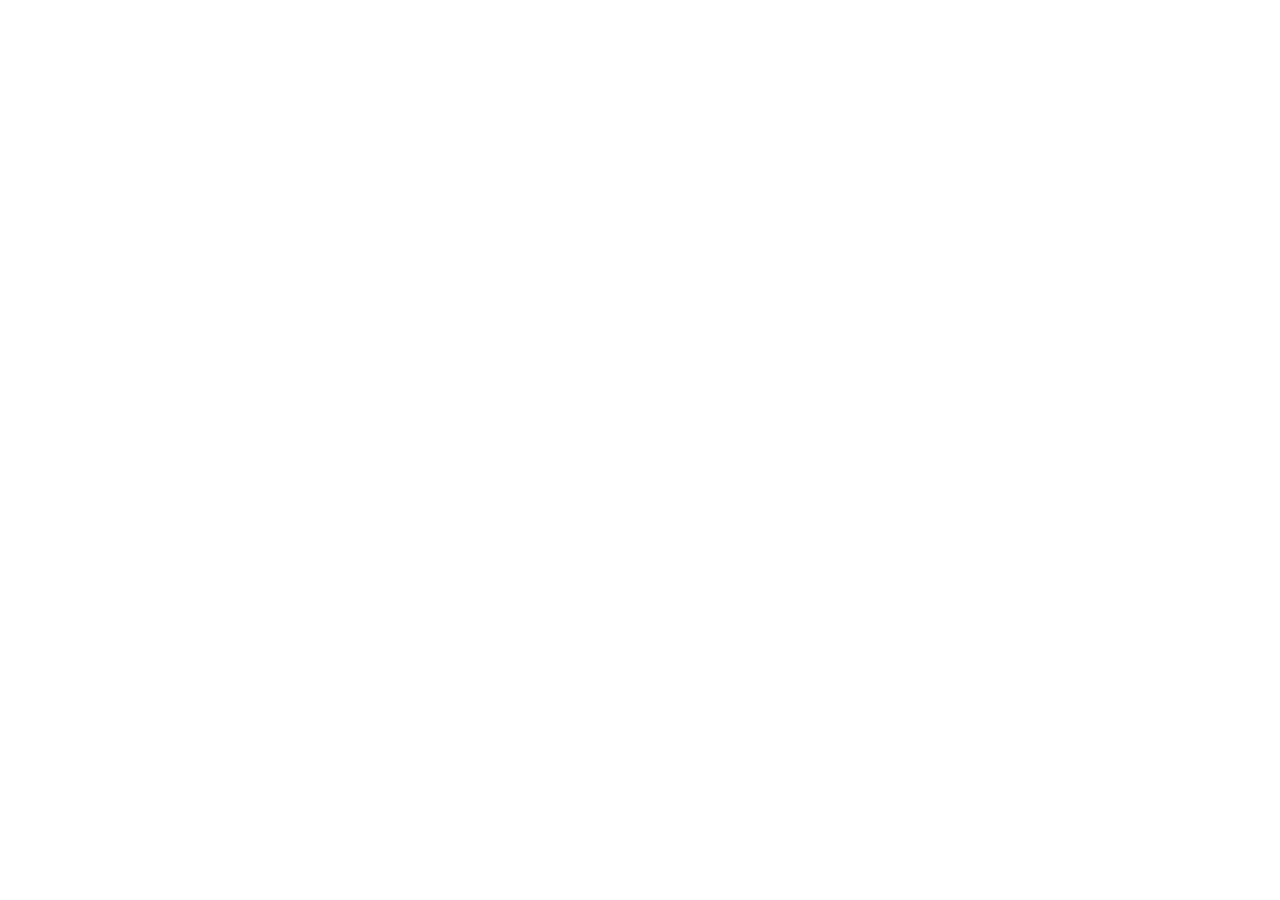
==== commit 443a046a: "更新站点文档" ====
--- a/index.html
+++ b/index.html
@@ -8,8 +8,8 @@
     <script>
       window.HR_BUILD_ENV = 'test'
     </script>
-    <script type="module" crossorigin src="/assets/index-C8U4U8ts.js"></script>
-    <link rel="stylesheet" crossorigin href="/assets/index-2hzc_AG6.css">
+    <script type="module" crossorigin src="/constellation/assets/index-D8FyPm47.js"></script>
+    <link rel="stylesheet" crossorigin href="/constellation/assets/index-2hzc_AG6.css">
   </head>
   <body>
     <div id="app"></div>
